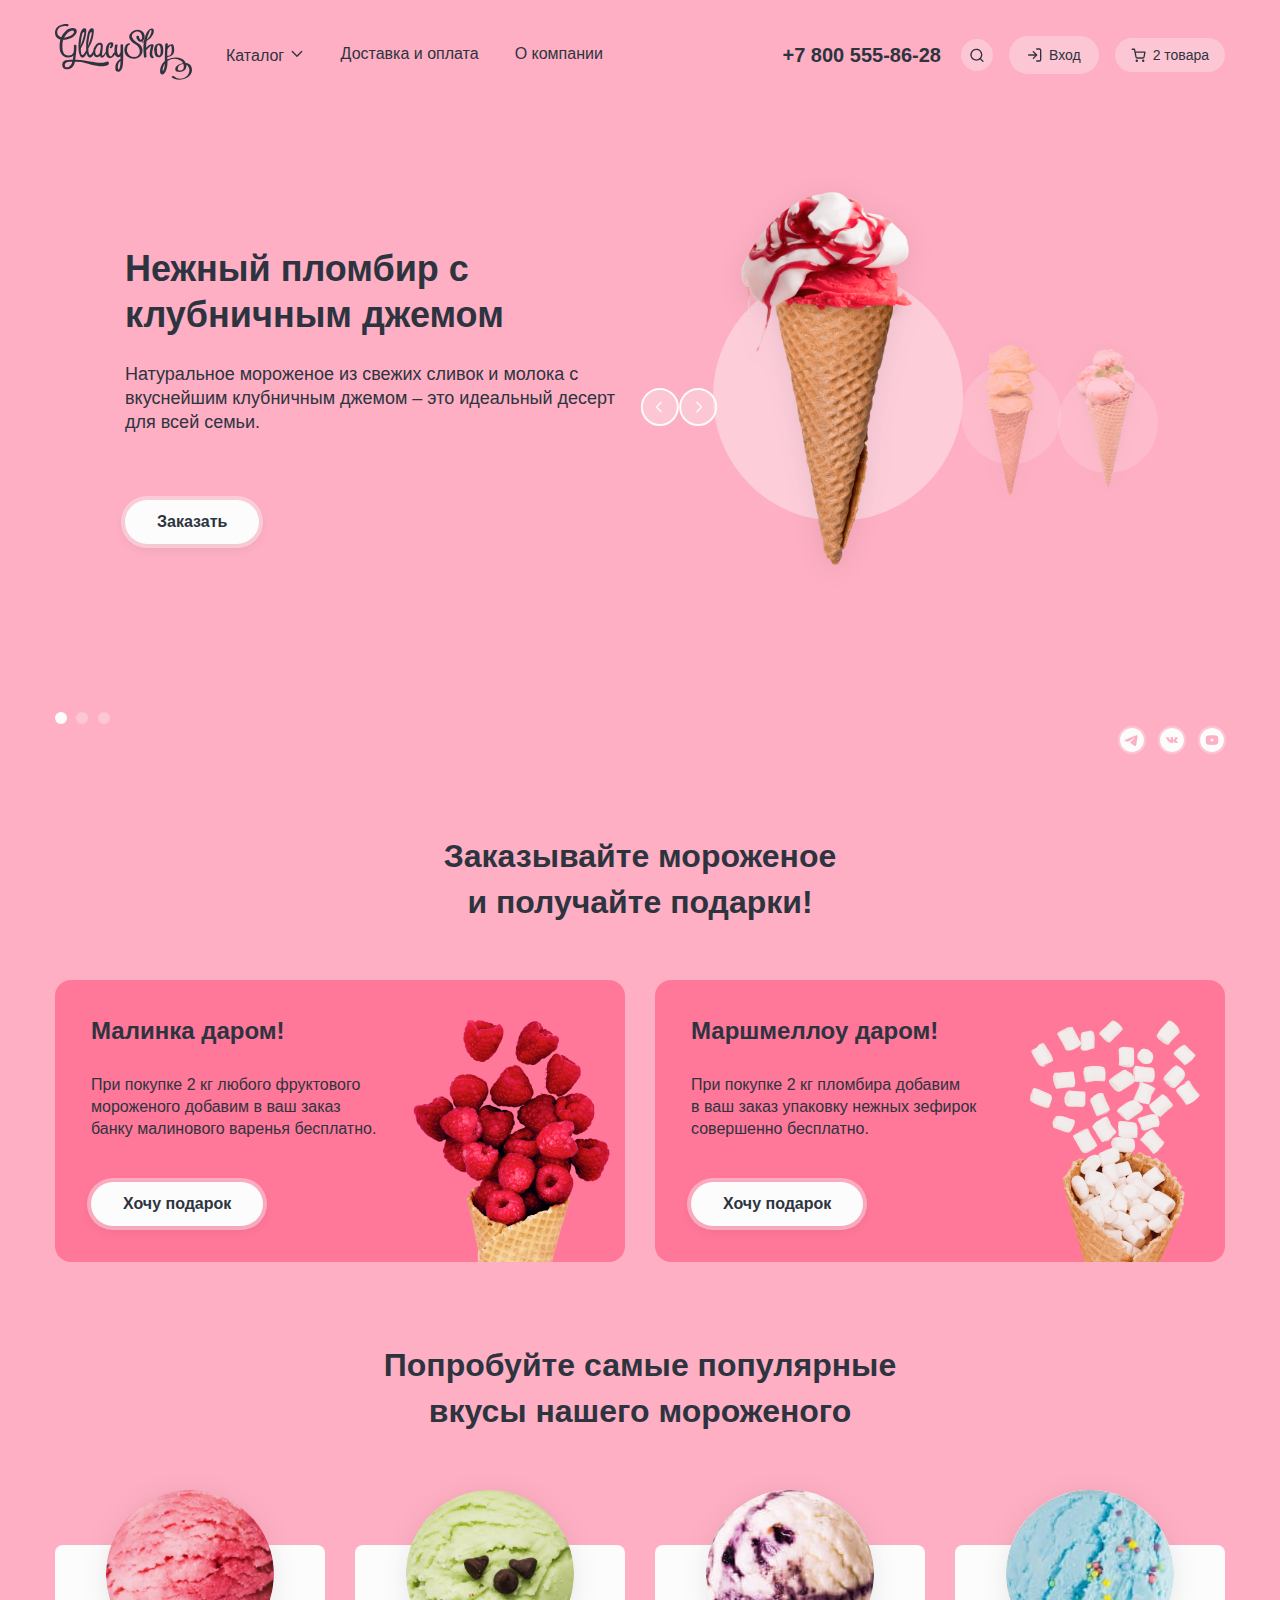
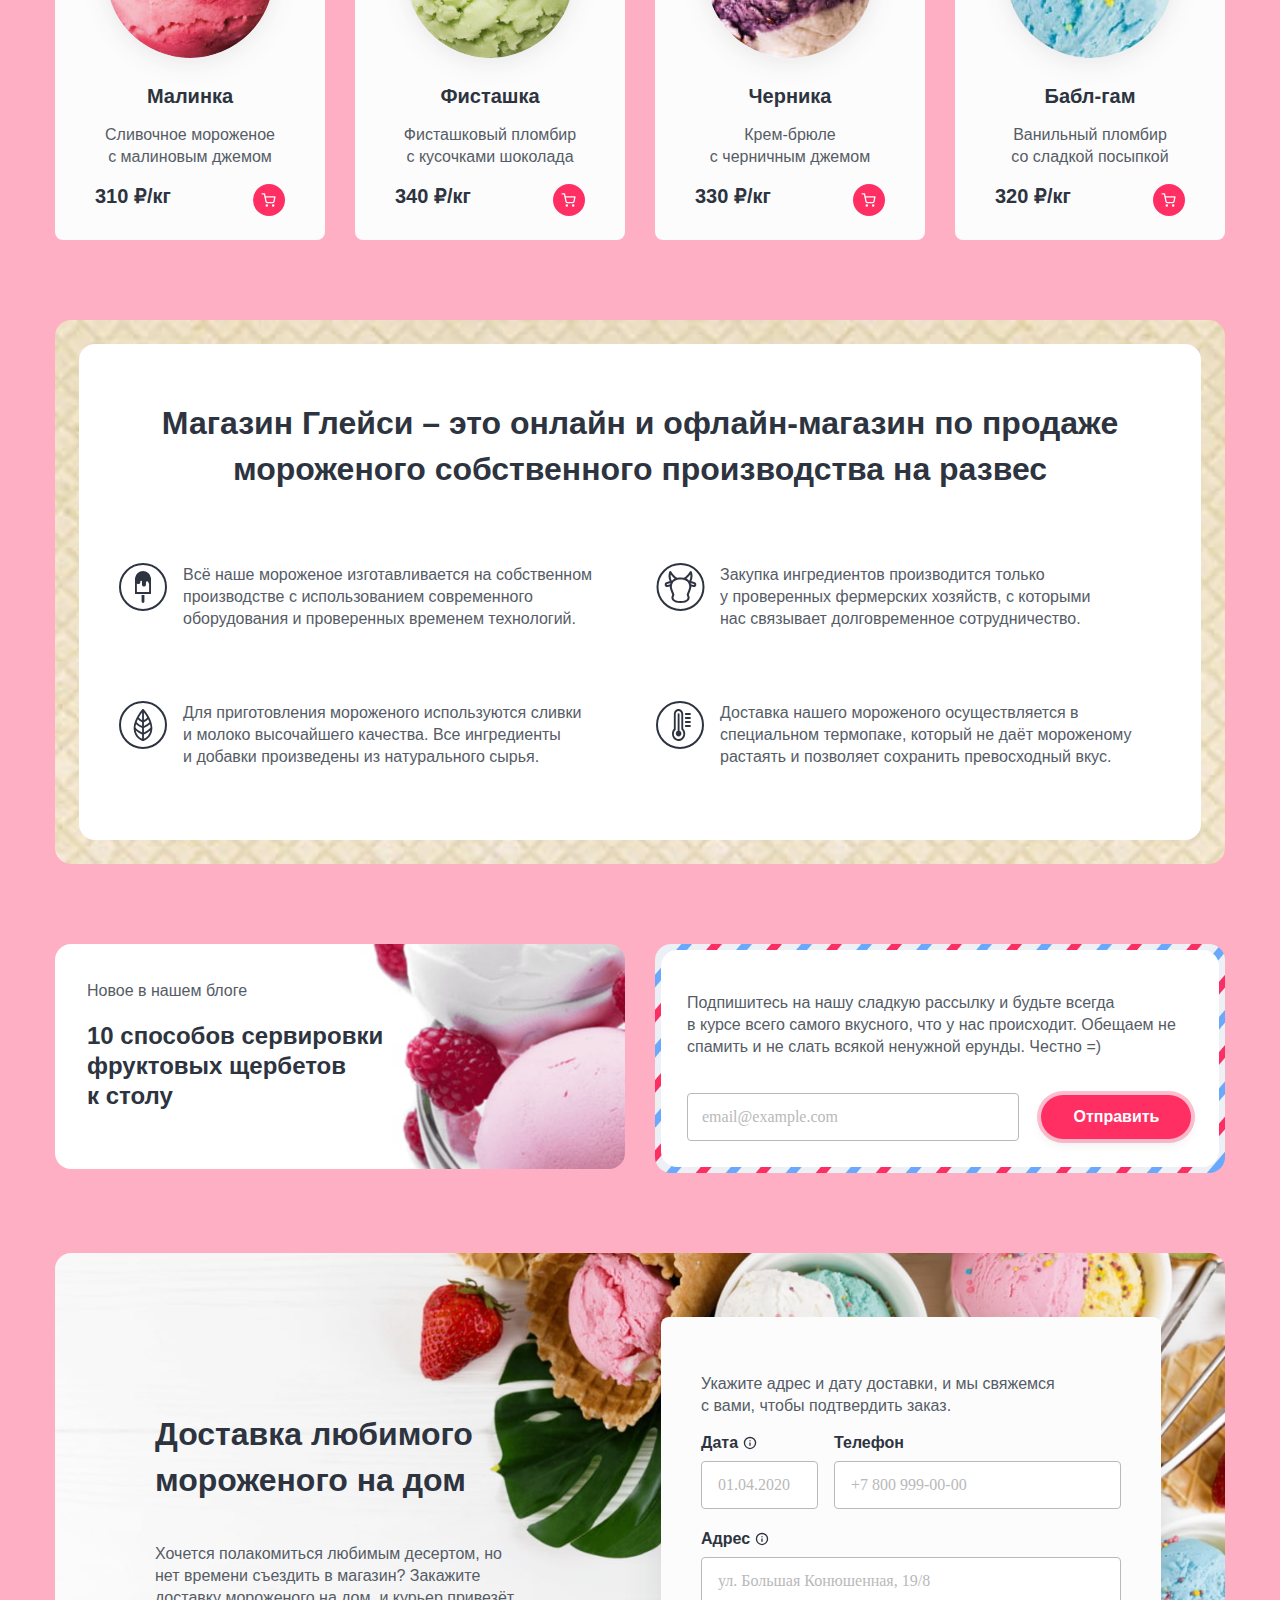
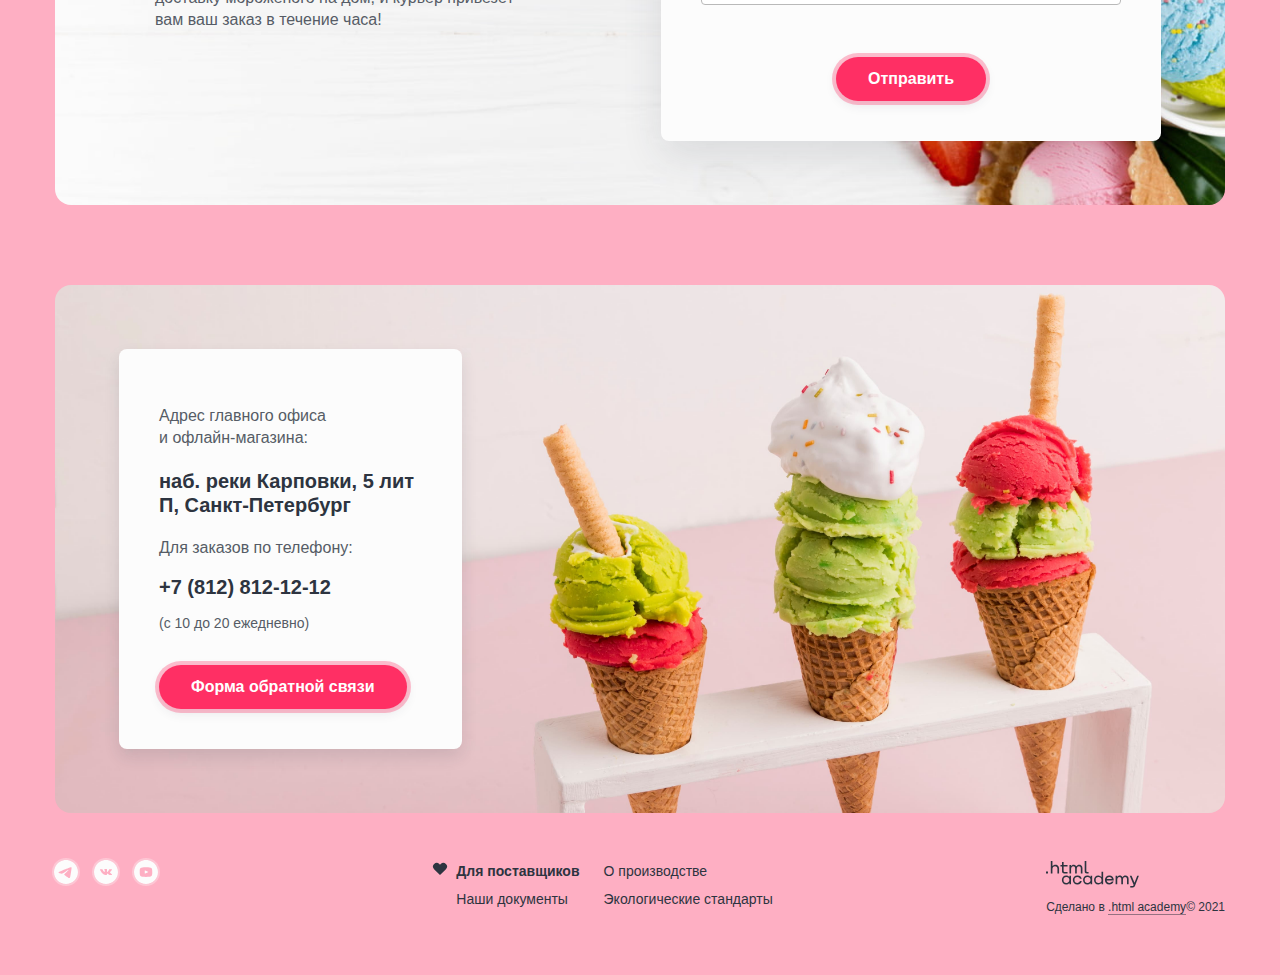
==== index.html @ df7fa011 "Вносит правки" ====
<!DOCTYPE html>
<html lang="ru">
  <head>
    <meta charset="utf-8">
    <title>HTML Academy: Глейси</title>
    <link rel="stylesheet" href="styles/styles.css">
  </head>

<!--Добавить к body классы slider-2 и slider-3 для изменения цвета фона-->

  <body class="slider-1">
    <header class="page-header">
      <nav class="navigation">
        <a class="main-logo" href="#">
          <img src="images/gllacy-logo.svg" width="137" height="56" alt="Логотип Глейси">
        </a>
        <ul class="navigation-list">
          <li class="navigation-item"> <!--Добавить к каталогу класс navigation-link-catalog для отображения выпадающего меню-->

            <a class="navigation-link navigation-link-catalog" href="catalog.html">
              Каталог
              <svg xmlns="http://www.w3.org/2000/svg" class="catalog-arrow-down" width="16" height="17" fill="none" viewBox="0 0 16 17"><path fill="#2D3440" fill-rule="evenodd" d="M3.808 7.053a.667.667 0 1 0-.943.943l4.66 4.66a.664.664 0 0 0 .955 0l4.661-4.66a.667.667 0 0 0-.942-.943l-4.196 4.195-4.195-4.195Z" clip-rule="evenodd"/></svg></a>
            <ul class="navigation-list-sub">
              <li class="navigation-item-sub">
                <a class="navigation-link-sub" href="#" >Новинки</a>
              </li>
              <li class="navigation-item-sub">
                <a class="navigation-link-sub" href="catalog.html" >Сливочное</a>
              </li>
              <li class="navigation-item-sub">
                <a class="navigation-link-sub" href="#" >Щербеты</a>
              </li>
              <li class="navigation-item-sub">
                <a class="navigation-link-sub" href="#" >Фруктовый лед</a>
              </li>
              <li class="navigation-item-sub">
                <a class="navigation-link-sub" href="#" >Мелорин</a>
              </li>
            </ul>
          </li>
          <li class="navigation-item">
            <a class="navigation-link" href="delivery-and-payment.html" >Доставка и оплата</a>
          </li>
          <li class="navigation-item">
            <a class="navigation-link" href="about.html" >О компании</a>
          </li>
        </ul>
        <address class="contacts-address">
          <a class="contacts-phone" href="tel:+78005558628">+7 800 555-86-28</a>
        </address>
        <ul class="navigation-list navigation-list-icon">
          <li class="navigation-item-icon">
            <a class="navigation-link-icon navigation-link-search icon-red" href="#">
              <span class="visually-hidden">
                Поиск
              </span>
              <svg xmlns="http://www.w3.org/2000/svg" class="navigation-icon" width="16" height="17" fill="none" viewBox="0 0 16 17"><path fill="#2D3440" fill-rule="evenodd" d="M2.663 8.188a4.667 4.667 0 1 1 8.028 3.237.67.67 0 0 0-.123.124 4.667 4.667 0 0 1-7.904-3.361Zm8.412 4.688a6 6 0 1 1 .943-.943l2.45 2.45a.667.667 0 1 1-.943.943l-2.45-2.45Z" clip-rule="evenodd"/></svg>
            </a>
            <div class="popover-search">
              <div class="popover-search-content">
                <form action="" method="get">
                  <input class="popover-search-field" name="search-popover" placeholder="Поиск по сайту" type="search">
                </form>
              </div>
            </div>
          </li>
          <li class="navigation-item-icon">
            <a class="navigation-link-icon navigation-link-login" href="#">
              <svg xmlns="http://www.w3.org/2000/svg" class="navigation-icon" width="16" height="17" fill="none" viewBox="0 0 16 17"><path fill="#2D3440" fill-rule="evenodd" d="M9 2.525c0-.369.298-.667.667-.667h2.666a2 2 0 0 1 2 2v9.333a2 2 0 0 1-2 2H9.667a.667.667 0 0 1 0-1.333h2.666A.667.667 0 0 0 13 13.19V3.858a.666.666 0 0 0-.667-.667H9.667A.667.667 0 0 1 9 2.525ZM5.862 4.72c.26-.26.682-.26.943 0l3.329 3.329a.69.69 0 0 1 .129.177.664.664 0 0 1-.13.774l-3.328 3.33a.667.667 0 1 1-.943-.944l2.195-2.195h-6.39a.667.667 0 1 1 0-1.333h6.39L5.862 5.663a.667.667 0 0 1 0-.943Z" clip-rule="evenodd"/></svg>
              Вход</a>
              <div class="popover-login">
                <div class="popover-login-content">
                  <h2 class="popover-login-title">Личный кабинет</h2>
                  <form class="login-form" action="https://echo.htmlacademy.ru/" method="post">
                    <p class="field-group">
                      <label for="login-email" class="visually-hidden">Email</label>
                <input class="login-form-field login-form-field-email" placeholder="email@example.com" type="email" name="login-email" id="login-email" required>
                    </p>
                    <p class="field-group">
                      <label class="visually-hidden" for="login-password">Пароль</label>
                      <input class="login-form-field"  placeholder="Введите пароль" type="password" id="login-password" name="login-password" required>
                    </p>
                  </form>
                  <div class="login-footer">
                      <button class="button login-button button-red" type="submit">Войти</button>
                    <ul class="popover-login-link">
                      <li class="login-link"><a href="#">Забыли пароль?</a></li>
                      <li class="login-link"><a href="#">Регистрация</a></li>
                    </ul>
                  </div>
                </div>
              </div>
          </li>
          <li class="navigation-item-icon">

            <!--Добавить navigation-link-basket-none для отображения поповера с отсутствием товаров-->

            <a class="navigation-link-icon navigation-link-basket" href="#">
              <span class="visually-hidden">Корзина</span>
              <svg xmlns="http://www.w3.org/2000/svg" class="navigation-icon" width="16" height="17" fill="none" viewBox="0 0 16 17"><path fill="#2D3440" fill-rule="evenodd" d="M1.167 2.108a.667.667 0 0 0 0 1.333h1.77l.468 2.336a.664.664 0 0 0 .011.053l.967 4.833a1.826 1.826 0 0 0 1.819 1.47h5.62a1.826 1.826 0 0 0 1.819-1.47l.001-.005.927-4.861a.667.667 0 0 0-.655-.792H4.611l-.473-2.361a.667.667 0 0 0-.654-.536H1.167Zm4.524 8.294-.813-4.064h8.23l-.775 4.067a.493.493 0 0 1-.492.395H6.183a.492.492 0 0 1-.492-.397Zm-1.134 3.961a1.246 1.246 0 1 1 2.492 0 1.246 1.246 0 0 1-2.492 0Zm6.374 0a1.246 1.246 0 1 1 2.491 0 1.246 1.246 0 0 1-2.491 0Z" clip-rule="evenodd"/></svg>
              <div class="goods">2 товара</div>
            </a>
            <div class="popover-cart-none">
              <div class="popover-cart-none-content">
                <h2 class="popover-cart-none-title">Ваша корзина пока пуста</h2>
              </div>
            </div>
            <div class="popover popover-cart">
              <div class="popover-content">
                <h2 class="popover-title">Корзина</h2>
                <ul class="cart-items-list">
                  <li class="cart-item">
                    <a class="popover-cart-link" href="#">
                      <img class="popover-cart-image" src="images/catalog/catalog-1.jpg" width="46" height="46" alt="Малинка">
                    </a>
                      <div class="cart-titles">
                        <a class="popover-cart-link" href="#">
                          <h3 class="popover-cart-title">Малинка</h3>
                          <span class="popover-cart-subtitle">1 кг х 310 ₽</span>
                        </a>
                      </div>
                    <b class="popover-cart-price">310 ₽</b>
                    <button class="cart-item-button" type="button">
                      <svg xmlns="http://www.w3.org/2000/svg" class="popover-delete" width="16" height="16" fill="none" viewBox="0 0 16 16"><path fill="#2D3440" fill-rule="evenodd" d="M12.803 4.138a.667.667 0 1 0-.943-.943L8 7.056l-3.862-3.86a.667.667 0 1 0-.943.942L7.056 8l-3.86 3.861a.667.667 0 1 0 .942.943L8 8.942l3.861 3.861a.667.667 0 1 0 .943-.943L8.942 8l3.861-3.862Z" clip-rule="evenodd"/></svg>
                      <span class="visually-hidden">Удалить</span>
                    </button>
                  </li>
                  <li class="cart-item">
                    <a class="popover-cart-link" href="#">
                      <img class="popover-cart-image" src="images/catalog/catalog-4.jpg" width="46" height="46" alt="Бабл-гам">
                    </a>
                    <div class="cart-titles">
                      <a class="popover-cart-link" href="#">
                        <h3 class="popover-cart-title">Бабл-гам</h3>
                        <span class="popover-cart-subtitle">1,5 кг х 320 ₽</span>
                      </a>
                    </div>
                    <b class="popover-cart-price">480 ₽</b>
                    <button class="cart-item-button" type="button">
                      <svg xmlns="http://www.w3.org/2000/svg" class="popover-delete" width="16" height="16" fill="none" viewBox="0 0 16 16"><path fill="#2D3440" fill-rule="evenodd" d="M12.803 4.138a.667.667 0 1 0-.943-.943L8 7.056l-3.862-3.86a.667.667 0 1 0-.943.942L7.056 8l-3.86 3.861a.667.667 0 1 0 .942.943L8 8.942l3.861 3.861a.667.667 0 1 0 .943-.943L8.942 8l3.861-3.862Z" clip-rule="evenodd"/></svg>
                      <span class="visually-hidden">Удалить</span>
                    </button>
                  </li>
                </ul>
                <a class="popover-button button button-red" href="#">Оформить заказ</a>
                <span class="popover-total">Итого: 790 ₽</span>
              </div>
            </div>
          </li>
        </ul>
      </nav>
    </header>
    <main class="main-index main-container">
      <div class="page-container">
        <section class="hero">
          <h1 class="visually-hidden">Магазин Глейси</h1>
        </section>
        <section class="best-products slider">
          <div class="slider__items">
            <div class="slider__description">
              <div class="slider__item active">
                <h3 class="best-product-card best-product-card-title page-title">Нежный пломбир с клубничным джемом</h3>
                <p class="best-product-description">Натуральное мороженое из свежих сливок
                  и молока с вкуснейшим клубничным джемом – это идеальный десерт для всей семьи.</p>
              </div>
              <div class="slider__item">
                <h3 class="best-product-card best-product-card-title page-title">Сливочное мороженое со вкусом банана</h3>
                <p class="best-product-description">Сливочное мороженое с ярким банановым вкусом подарит вам свежесть и наслаждение даже в самый жаркий летний день.</p>
              </div>
              <div class="slider__item">
                <h3 class="best-product-card best-product-card-title page-title">Карамельный пломбир с маршмеллоу</h3>
                <p class="best-product-description">Необычный сладкий десерт с карамельным топпингом и кусочками зефира завоюет сердца сладкоежек всех возрастов.</p>
              </div>
              <a class="best-product-card-button button-white button-white-loading" href="#">Заказать</a>
            </div>
            <div class="slider__images">
              <div class="slider__image active">
                <img class="product-card-image product-card-image-active" src="images/ice-cream/ice-cream-1.png" width="327" height="507" alt="Пломбир с клубничным джемом">
              </div>
              <button type="button" class="pagination-right"><span class="visually-hidden">
                Вперёд</span>
                <svg xmlns="http://www.w3.org/2000/svg" width="39" height="38" fill="none" viewBox="0 0 39 38"><rect width="36" height="36" x="37.846" y="37" fill="#FCFCFC" fill-opacity=".3" rx="18" transform="rotate(180 37.846 37)"/><path fill="#FCFCFC" fill-rule="evenodd" d="M20.71 24.135a.665.665 0 0 0 .94-.94l-4.2-4.201 4.2-4.202a.665.665 0 0 0-.94-.94l-4.668 4.668-.003.003c-.26.26-.26.681 0 .94l4.671 4.672Z" clip-rule="evenodd"/><rect width="36" height="36" x="37.846" y="37" stroke="#FCFCFC" stroke-width="2" rx="18" transform="rotate(180 37.846 37)"/></svg>
              </button>
              <button type="button" class="pagination-left"><span class="visually-hidden">
                Назад</span>
                <svg xmlns="http://www.w3.org/2000/svg" width="39" height="38" fill="none" viewBox="0 0 39 38"><rect width="36" height="36" x="1.154" y="1" fill="#FCFCFC" fill-opacity=".3" rx="18"/><path fill="#FCFCFC" fill-rule="evenodd" d="M18.29 13.865a.665.665 0 0 0-.94.94l4.2 4.201-4.2 4.202a.665.665 0 0 0 .94.94l4.668-4.668.003-.003c.26-.26.26-.681 0-.94l-4.671-4.672Z" clip-rule="evenodd"/><rect width="36" height="36" x="1.154" y="1" stroke="#FCFCFC" stroke-width="2" rx="18"/></svg>
              </button>
              <div class="slider__image">
                <img class="product-card-image" src="images/ice-cream/ice-cream-2.png" width="312" height="507" alt="Сливочное мороженое со вкусом банана">
              </div>
              <div class="slider__image">
                <img class="product-card-image" src="images/ice-cream/ice-cream-3.png" width="350" height="507" alt="Карамельный пломбир с маршмеллоу">
              </div>
            </div>
          </div>
          <div class="slider__nav">
            <button aria-label="1" class="slider__button active" type="button"></button>
            <button aria-label="2" class="slider__button" type="button"></button>
            <button aria-label="3" class="slider__button" type="button"></button>
          </div>
          <footer class="best-product-footer">
            <section class="best-product-social">
              <ul class="best-product-social-list">
                <li class="best-product-social-item">
                  <a class="best-product-social-link social-tg" href="https://t.me/htmlacademy">
                    <svg xmlns="http://www.w3.org/2000/svg" class="social-icon-top" width="28" height="28" fill="none" viewBox="0 0 28 28"><path fill="#FCFCFC" fill-rule="evenodd" d="M26 14c0 6.627-5.373 12-12 12S2 20.627 2 14 7.373 2 14 2s12 5.373 12 12Zm-11.57-3.141c-1.167.485-3.5 1.49-6.998 3.014-.568.226-.866.447-.893.663-.046.366.412.51 1.034.705.085.027.173.054.263.084.613.199 1.437.432 1.865.441.389.008.823-.152 1.302-.48 3.268-2.207 4.955-3.322 5.061-3.346.075-.017.179-.039.249.024.07.062.063.18.056.212-.046.193-1.84 1.862-2.77 2.726-.29.269-.495.46-.537.504-.094.097-.19.19-.282.279-.57.548-.996.96.024 1.632.49.323.882.59 1.273.856.427.291.853.581 1.405.943.14.092.274.187.405.28.497.355.944.673 1.496.623.32-.03.652-.331.82-1.23.397-2.126 1.179-6.73 1.36-8.628a2.112 2.112 0 0 0-.02-.472.506.506 0 0 0-.172-.325c-.143-.117-.365-.142-.465-.14-.451.008-1.143.249-4.476 1.635Z" clip-rule="evenodd"/><rect width="26" height="26" x="1" y="1" stroke="#FCFCFC" stroke-opacity=".3" stroke-width="2" rx="13"/></svg>
                    <span class="visually-hidden">Телеграм</span>
                  </a>
                </li>
                <li class="best-product-social-item">
                  <a class="best-product-social-link social-vk" href="https://vk.com/htmlacademy">
                    <svg xmlns="http://www.w3.org/2000/svg" class="social-icon-top" width="28" height="28" fill="none" viewBox="0 0 28 28"><path fill="#FCFCFC" fill-rule="evenodd" d="M26 14c0 6.627-5.373 12-12 12S2 20.627 2 14 7.373 2 14 2s12 5.373 12 12Zm-11.412 2.975h-.717s-1.582.083-2.976-1.188c-1.52-1.388-2.863-4.14-2.863-4.14s-.077-.18.007-.268c.095-.098.352-.104.352-.104l1.715-.01s.161.024.277.098a.476.476 0 0 1 .149.176s.277.615.644 1.17c.716 1.085 1.05 1.322 1.293 1.206.354-.17.248-1.533.248-1.533s.007-.495-.178-.716c-.143-.17-.414-.22-.533-.235-.096-.011.062-.207.267-.295.309-.133.854-.14 1.498-.135.501.005.645.032.842.074.455.096.44.405.41 1.07-.01.2-.02.43-.02.697 0 .06-.002.124-.004.19-.01.34-.023.73.233.876.132.074.453.011 1.256-1.185.381-.566.667-1.233.667-1.233s.062-.119.16-.17c.098-.052.232-.036.232-.036l1.805-.01s.542-.056.63.158c.091.226-.203.751-.94 1.612-.696.813-1.036 1.115-1.01 1.38.02.196.242.372.67.72.888.722 1.124 1.101 1.18 1.192a.447.447 0 0 0 .011.016c.398.578-.44.623-.44.623l-1.603.02s-.345.06-.798-.214c-.237-.142-.469-.375-.69-.597-.337-.339-.649-.652-.915-.578-.447.124-.433.967-.433.967s.004.18-.098.276c-.11.105-.328.126-.328.126Z" clip-rule="evenodd"/><rect width="26" height="26" x="1" y="1" stroke="#FCFCFC" stroke-opacity=".3" stroke-width="2" rx="13"/></svg>
                    <span class="visually-hidden">Вконтакте</span>
                  </a>
                </li>
                <li class="best-product-social-item">
                  <a class="best-product-social-link social-yt" href="https://www.youtube.com/user/htmlacademyru">
                    <svg xmlns="http://www.w3.org/2000/svg" class="social-icon-top" width="28" height="28" fill="none" viewBox="0 0 28 28"><path fill="#FCFCFC" d="m16.004 13.791-2.808-1.31c-.245-.114-.446.014-.446.285v2.468c0 .271.201.399.446.285l2.807-1.31c.246-.115.246-.303 0-.418ZM14 2C7.372 2 2 7.372 2 14s5.372 12 12 12 12-5.372 12-12S20.628 2 14 2Zm0 16.875c-6.143 0-6.25-.554-6.25-4.875S7.857 9.125 14 9.125c6.142 0 6.25.554 6.25 4.875s-.108 4.875-6.25 4.875Z"/><rect width="26" height="26" x="1" y="1" stroke="#FCFCFC" stroke-opacity=".3" stroke-width="2" rx="13"/></svg>
                    <span class="visually-hidden">Ютуб</span>
                  </a>
                </li>
              </ul>
            </section>
          </footer>
        </section>
        <section class="promotion">
          <h2 class="page-title promotion-main-title title-center">Заказывайте мороженое <br> и получайте подарки!</h2>
          <ul class="promotion-list">
            <li class="promotion-item promotion-item-raspberry">
              <h3 class="promotion-title title">Малинка даром!</h3>
              <p>При покупке 2 кг любого фруктового мороженого добавим в ваш заказ <br> банку малинового варенья бесплатно.</p>
              <a class="promotion-button button-white button-white-loading" href="#">Хочу подарок</a>
            </li>
            <li class="promotion-item promotion-item-marshmallow">
              <h3 class="promotion-title title">Маршмеллоу даром!</h3>
              <p>При покупке 2 кг пломбира добавим <br> в ваш заказ упаковку нежных зефирок совершенно бесплатно.</p>
              <a class="promotion-button button-white button-white-loading" href="#">Хочу подарок</a>
            </li>
          </ul>
        </section>
        <section class="product">
          <h2 class="page-title popular-product-title title-center">Попробуйте самые популярные <br> вкусы нашего мороженого</h2>
          <ul class="product-list">
            <li class="product-item product-card">
              <a class="product-card-link" href="#">
                <img class="product-card-image" src="images/catalog/catalog-1.jpg" width="168" height="168" alt="Малинка">
                <h3 class="product-card-title">Малинка</h3>
                <p class="description">Сливочное мороженое <br> с малиновым джемом</p>
              </a>
              <div class="price-and-basket">
                <b class="product-card-price">310 ₽/кг</b>
                <button class="product-card-button button-basket" type="button">
                  <svg xmlns="http://www.w3.org/2000/svg" class="product-card-icon" width="16" height="16" fill="none" viewBox="0 0 16 16"><path fill="#FCFCFC" fill-rule="evenodd" d="M1.167 1.25a.667.667 0 0 0 0 1.333h1.77l.468 2.336a.664.664 0 0 0 .011.053l.967 4.833a1.825 1.825 0 0 0 1.819 1.47h5.62a1.826 1.826 0 0 0 1.819-1.47l.001-.005.927-4.861a.667.667 0 0 0-.655-.792H4.611l-.473-2.361a.667.667 0 0 0-.654-.536H1.167ZM5.69 9.544 4.878 5.48h8.23l-.775 4.067a.492.492 0 0 1-.492.395H6.183a.492.492 0 0 1-.492-.397Zm-1.134 3.961a1.246 1.246 0 1 1 2.492 0 1.246 1.246 0 0 1-2.492 0Zm6.374 0a1.246 1.246 0 1 1 2.491 0 1.246 1.246 0 0 1-2.491 0Z" clip-rule="evenodd"/></svg>
                  <span class="visually-hidden">В корзину</span>
                </button>
              </div>
            </li>
            <li class="product-item product-card">
              <a class="product-card-link" href="#">
                <img class="product-card-image" src="images/catalog/catalog-2.jpg" width="168" height="168" alt="Фисташка">
                <h3 class="product-card-title">Фисташка</h3>
                <p class="description">Фисташковый пломбир <br> с кусочками шоколада</p>
              </a>
              <div class="price-and-basket">
                <b class="product-card-price">340 ₽/кг</b>
                <button class="product-card-button button-basket" type="button">
                  <svg xmlns="http://www.w3.org/2000/svg" class="product-card-icon" width="16" height="16" fill="none" viewBox="0 0 16 16"><path fill="#FCFCFC" fill-rule="evenodd" d="M1.167 1.25a.667.667 0 0 0 0 1.333h1.77l.468 2.336a.664.664 0 0 0 .011.053l.967 4.833a1.825 1.825 0 0 0 1.819 1.47h5.62a1.826 1.826 0 0 0 1.819-1.47l.001-.005.927-4.861a.667.667 0 0 0-.655-.792H4.611l-.473-2.361a.667.667 0 0 0-.654-.536H1.167ZM5.69 9.544 4.878 5.48h8.23l-.775 4.067a.492.492 0 0 1-.492.395H6.183a.492.492 0 0 1-.492-.397Zm-1.134 3.961a1.246 1.246 0 1 1 2.492 0 1.246 1.246 0 0 1-2.492 0Zm6.374 0a1.246 1.246 0 1 1 2.491 0 1.246 1.246 0 0 1-2.491 0Z" clip-rule="evenodd"/></svg>
                  <span class="visually-hidden">В корзину</span>
                </button>
              </div>
            </li>
            <li class="product-item product-card">
              <a class="product-card-link" href="#">
                <img class="product-card-image" src="images/catalog/catalog-3.jpg" width="168" height="168" alt="Черника">
                <h3 class="product-card-title">Черника</h3>
                <p class="description">Крем-брюле <br> с черничным джемом</p>
              </a>
              <div class="price-and-basket">
                <b class="product-card-price">330 ₽/кг</b>
                <button class="product-card-button button-basket" type="button">
                  <svg xmlns="http://www.w3.org/2000/svg" class="product-card-icon" width="16" height="16" fill="none" viewBox="0 0 16 16"><path fill="#FCFCFC" fill-rule="evenodd" d="M1.167 1.25a.667.667 0 0 0 0 1.333h1.77l.468 2.336a.664.664 0 0 0 .011.053l.967 4.833a1.825 1.825 0 0 0 1.819 1.47h5.62a1.826 1.826 0 0 0 1.819-1.47l.001-.005.927-4.861a.667.667 0 0 0-.655-.792H4.611l-.473-2.361a.667.667 0 0 0-.654-.536H1.167ZM5.69 9.544 4.878 5.48h8.23l-.775 4.067a.492.492 0 0 1-.492.395H6.183a.492.492 0 0 1-.492-.397Zm-1.134 3.961a1.246 1.246 0 1 1 2.492 0 1.246 1.246 0 0 1-2.492 0Zm6.374 0a1.246 1.246 0 1 1 2.491 0 1.246 1.246 0 0 1-2.491 0Z" clip-rule="evenodd"/></svg>
                  <span class="visually-hidden">В корзину</span>
                </button>
              </div>
            </li>
            <li class="product-item product-card">
              <a class="product-card-link" href="#">
                <img class="product-card-image" src="images/catalog/catalog-4.jpg" width="168" height="168" alt="Бабл-гам">
                <h3 class="product-card-title">Бабл-гам</h3>
                <p class="description">Ванильный пломбир <br> со сладкой посыпкой</p>
              </a>
              <div class="price-and-basket">
                <b class="product-card-price">320 ₽/кг</b>
                <button class="product-card-button button-basket" type="button">
                  <svg xmlns="http://www.w3.org/2000/svg" class="product-card-icon" width="16" height="16" fill="none" viewBox="0 0 16 16"><path fill="#FCFCFC" fill-rule="evenodd" d="M1.167 1.25a.667.667 0 0 0 0 1.333h1.77l.468 2.336a.664.664 0 0 0 .011.053l.967 4.833a1.825 1.825 0 0 0 1.819 1.47h5.62a1.826 1.826 0 0 0 1.819-1.47l.001-.005.927-4.861a.667.667 0 0 0-.655-.792H4.611l-.473-2.361a.667.667 0 0 0-.654-.536H1.167ZM5.69 9.544 4.878 5.48h8.23l-.775 4.067a.492.492 0 0 1-.492.395H6.183a.492.492 0 0 1-.492-.397Zm-1.134 3.961a1.246 1.246 0 1 1 2.492 0 1.246 1.246 0 0 1-2.492 0Zm6.374 0a1.246 1.246 0 1 1 2.491 0 1.246 1.246 0 0 1-2.491 0Z" clip-rule="evenodd"/></svg>
                  <span class="visually-hidden">В корзину</span>
                </button>
              </div>
            </li>
          </ul>
        </section>
        <section class="about">
          <div class="about-wrapper">
            <h2 class="visually-hidden">О магазине Глейси</h2>
            <h3 class="about-title page-title title-center">Магазин Глейси – это онлайн и офлайн-магазин по продаже мороженого собственного производства на развес</h3>
            <ul class="about-list">
              <li class="about-item">
                <svg xmlns="http://www.w3.org/2000/svg" class="about-icon" width="48" height="48" fill="none" viewBox="0 0 48 48"><circle cx="24" cy="24" r="23" stroke="#2D3440" stroke-width="2"/><path fill="#2D3440" d="M24 8a8.01 8.01 0 0 0-7.944 7.059H16v15.887h16V15.059h-.056A8.01 8.01 0 0 0 24 8Zm6.118 21.064H17.882v-8.678a1.685 1.685 0 0 0 1.45.602c1.214 0 2.005-.677 2.005-1.534v-.819a.808.808 0 0 1 1.407-.628.81.81 0 0 1 .202.628v3.097a1.76 1.76 0 0 0 1.995 1.722 1.75 1.75 0 0 0 1.995-1.647v-2.08a1.269 1.269 0 0 1 1.778-1.272 1.268 1.268 0 0 1 .754 1.272.387.387 0 0 0 0 .085 1.064 1.064 0 0 0 .63.837v8.471l.02-.056ZM22.588 38.588a1.412 1.412 0 0 0 2.824 0v-6.7h-2.824v6.7Z"/></svg>
                <p class="description">Всё наше мороженое изготавливается на собственном производстве с использованием современного оборудования и проверенных временем технологий.</p>
              </li>
              <li class="about-item">
                <svg xmlns="http://www.w3.org/2000/svg" class="about-icon" width="49" height="48" fill="none" viewBox="0 0 49 48"><circle cx="24.5" cy="24" r="23" stroke="#2D3440" stroke-width="2"/><g clip-path="url(#a)"><path fill="#2D3440" d="M35.249 18.287a12.053 12.053 0 0 0 .458-9.553 1.007 1.007 0 0 0-.337-.479 1.07 1.07 0 0 0-1.14-.109c-.18.093-.33.234-.427.407-1.322 2.285-4.163 5.969-6.244 6.14h-.093a17.336 17.336 0 0 0-2.904-.302c-.978.019-1.953.12-2.913.302h-.073c-2.081-.161-4.963-3.845-6.295-6.13a1.021 1.021 0 0 0-.425-.434 1.07 1.07 0 0 0-1.175.104c-.161.13-.279.305-.336.5a11.996 11.996 0 0 0 .406 9.544c-1.81.221-4.11.785-4.943 2.204a2.15 2.15 0 0 0 0 2.215c.239.411.593.748 1.023.97.43.224.916.323 1.402.288a7.575 7.575 0 0 0 2.518-.483 8.446 8.446 0 0 0 .135 1.62 34.441 34.441 0 0 0 1.821 5.235c.198.473.416 1.007.53 1.329-.34.808-.609 1.643-.8 2.496-.05.603.028 1.21.229 1.782.2.573.518 1.1.936 1.55C18.111 39.154 20.764 40 24.532 40c3.766 0 6.43-.846 7.928-2.517.42-.448.74-.975.94-1.549.2-.573.278-1.18.226-1.783a14.586 14.586 0 0 0-.791-2.496c.114-.322.333-.846.52-1.329a32.616 32.616 0 0 0 1.821-5.234 7.79 7.79 0 0 0 .146-1.621c.777.294 1.6.457 2.435.483.487.035.975-.065 1.406-.288.43-.222.788-.559 1.029-.97a2.15 2.15 0 0 0 0-2.215c-.822-1.369-3.122-1.973-4.943-2.194Zm-.989-6.684a9.263 9.263 0 0 1-1.04 6.15c-.26-.306-.539-.599-.832-.875a7.487 7.487 0 0 0-1.988-1.269 17.355 17.355 0 0 0 3.86-4.006Zm-19.468 0a16.957 16.957 0 0 0 3.85 4.026 6.815 6.815 0 0 0-1.967 1.269c-.298.276-.58.568-.843.875a9.283 9.283 0 0 1-1.04-6.17Zm-4.1 10.127c-.094-.162-.063-.212 0-.252.24-.393 1.446-1.007 3.756-1.238-.114.292-.218.584-.312.886-1.353.674-3.163 1.097-3.444.604Zm22.434 3.02c-.436 1.652-.999 3.27-1.685 4.841a19.56 19.56 0 0 0-.718 1.883l-.063.312.115.282c.329.767.597 1.558.8 2.365.012.318-.042.634-.158.931-.116.298-.292.57-.518.8-.749.836-2.455 1.823-6.357 1.823s-5.609-1.007-6.358-1.822a2.421 2.421 0 0 1-.677-1.732c.209-.807.48-1.598.812-2.365l.114-.282-.072-.312a15.966 15.966 0 0 0-.708-1.893 32.414 32.414 0 0 1-1.706-4.872 7.002 7.002 0 0 1 .283-3.465 7.201 7.201 0 0 1 1.923-2.937c1.57-1.53 5.13-1.872 6.368-1.883 1.238-.01 4.724.343 6.389 1.903a7.116 7.116 0 0 1 1.935 2.922 6.917 6.917 0 0 1 .281 3.46v.04Zm5.203-3.02c-.27.483-2.081.07-3.371-.595a10.09 10.09 0 0 0-.302-.895c2.29.231 3.486.845 3.715 1.238.052.04.072.09-.021.252h-.02Z"/></g><defs><clipPath id="a"><path fill="#fff" d="M8.5 8h32v32h-32z"/></clipPath></defs></svg>
                <p class="description">Закупка ингредиентов производится только<br>
                  у проверенных фермерских хозяйств, с которыми<br>
                  нас связывает долговременное сотрудничество.</p>
              </li>
              <li class="about-item">
                <svg xmlns="http://www.w3.org/2000/svg" class="about-icon" width="48" height="48" fill="none" viewBox="0 0 48 48"><circle cx="24" cy="24" r="23" stroke="#2D3440" stroke-width="2"/><path fill="#2D3440" d="M33.324 26.485C32.918 17.41 25.01 8.621 24.657 8.24h-.045l-.109-.124-.117-.077h-.506L23.708 8h-.045l-.163.115-.1.086h-.044c-.353.42-8.261 9.218-8.686 18.284a1.492 1.492 0 0 0 0 .2v1.042c.344 9.84 9.038 12.247 9.11 12.266h.226c.075.01.151.01.226 0 .082 0 8.767-2.474 9.101-12.266v-1.041c0-.067-.009-.134-.009-.2Zm-16.268-3.353a22.226 22.226 0 0 0 6.046 3.926v4.347c-2.214-1.156-5.621-3.21-6.624-5.015.081-1.103.266-2.194.55-3.258h.028Zm1.808-4.872a11.106 11.106 0 0 0 4.238 2.923v3.764c-2.019-.9-3.859-2.197-5.422-3.821.343-.978.739-1.935 1.184-2.866Zm11.487 2.866a17.3 17.3 0 0 1-5.423 3.821v-3.764a11.112 11.112 0 0 0 4.203-2.923 28.79 28.79 0 0 1 1.22 2.828v.038Zm-5.423-1.968v-7.643a43.22 43.22 0 0 1 3.299 4.949 8.28 8.28 0 0 1-3.317 2.656l.018.038Zm0 12.266v-4.366a22.21 22.21 0 0 0 6.074-3.907c.276 1.068.452 2.163.524 3.267-.994 1.777-4.402 3.821-6.616 4.968l.018.038ZM23.12 19.158a8.207 8.207 0 0 1-3.316-2.694 43.263 43.263 0 0 1 3.298-4.996l.018 7.69Zm-6.453 10.25a30.164 30.164 0 0 0 6.435 4.099v4.203a10.679 10.679 0 0 1-4.216-3.285 11.519 11.519 0 0 1-2.219-5.017Zm8.243 8.311v-4.222a29.675 29.675 0 0 0 6.435-4.089 11.368 11.368 0 0 1-2.2 5.036 10.53 10.53 0 0 1-4.235 3.275Z"/></svg>
                <p class="description">Для приготовления мороженого используются сливки<br> и молоко высочайшего качества. Все ингредиенты<br>
                  и добавки произведены из натурального сырья.</p>
              </li>
              <li class="about-item">
                <svg xmlns="http://www.w3.org/2000/svg" class="about-icon" width="48" height="48" fill="none" viewBox="0 0 48 48"><circle cx="24" cy="24" r="23" stroke="#2D3440" stroke-width="2"/><path fill="#2D3440" d="M27.189 13.07c0-1.345-.492-2.635-1.367-3.585C24.947 8.535 23.76 8 22.522 8c-1.237 0-2.424.534-3.3 1.485-.875.95-1.366 2.24-1.366 3.585v14.754c-1.197 1.327-1.864 3.112-1.856 4.969a7.685 7.685 0 0 0 .782 3.41 7.007 7.007 0 0 0 2.176 2.599 6.284 6.284 0 0 0 3.05 1.168 6.144 6.144 0 0 0 3.196-.543 6.705 6.705 0 0 0 2.577-2.124 7.489 7.489 0 0 0 1.341-3.198 7.781 7.781 0 0 0-.214-3.506 7.298 7.298 0 0 0-1.72-2.976V13.069Zm.167 19.723c.01.88-.188 1.747-.575 2.52a5.017 5.017 0 0 1-1.63 1.897 4.495 4.495 0 0 1-2.276.795 4.43 4.43 0 0 1-2.343-.51 4.88 4.88 0 0 1-1.819-1.685 5.44 5.44 0 0 1-.832-2.433 5.563 5.563 0 0 1 .363-2.566 5.125 5.125 0 0 1 1.467-2.05V13.07c0-.81.296-1.587.824-2.16a2.703 2.703 0 0 1 1.987-.894c.746 0 1.46.321 1.988.894.527.573.823 1.35.823 2.16v15.5a5.024 5.024 0 0 1 1.49 1.841 5.49 5.49 0 0 1 .533 2.382Z"/><path fill="#2D3440" d="M23.534 29.638V13.14c0-.267-.098-.524-.272-.713a.892.892 0 0 0-.656-.295.892.892 0 0 0-.656.295 1.053 1.053 0 0 0-.272.713v16.498a2.85 2.85 0 0 0-1.473 1.321A3.246 3.246 0 0 0 19.863 33c.11.703.447 1.341.949 1.8.502.46 1.137.713 1.794.713.656 0 1.292-.252 1.794-.712.502-.46.838-1.098.949-1.8a3.246 3.246 0 0 0-.343-2.042 2.85 2.85 0 0 0-1.473-1.32ZM34.667 11.94H29.1v2.016h5.567v-2.015ZM34.667 15.972H29.1v2.016h5.567v-2.016ZM34.667 20.003H29.1v2.016h5.567v-2.016ZM34.667 24.035H29.1v2.015h5.567v-2.015Z"/></svg>
                <p class="description">Доставка нашего мороженого осуществляется в специальном термопаке, который не даёт мороженому растаять и позволяет сохранить превосходный вкус.</p>
              </li>
            </ul>
          </div>
        </section>
        <div class="blog-and-newsletter">
          <article class="new-in-blog">
            <a class="new-article" href="">
              <p class="description new-in-blog-description">Новое в нашем блоге</p>
              <h2 class="page-title new-in-blog-title">10 способов сервировки фруктовых щербетов <br>
              к столу</h2>
            </a>
          </article>
          <section class="newsletter">
            <div class="newsletter-wrapper">
              <h2 class="visually-hidden">Подписка на рассылку</h2>
              <p class="description">Подпишитесь на нашу сладкую рассылку и будьте всегда <br>
                в курсе всего самого вкусного, что у нас происходит. Обещаем не спамить и не слать всякой ненужной ерунды. Честно =)</p>
              <form action="https://echo.htmlacademy.ru/" method="post">

                <!--Класс error добавляется для input при ошибке-->

                <label for="newsletter-email" class="visually-hidden">Email</label>
                <input class="field newsletter-form"  placeholder="email@example.com" type="email" name="newsletter-email" id="newsletter-email" required>

                <button class="button newsletter-button button-red" type="submit">Отправить</button>

              </form>
            </div>
          </section>
        </div>
        <section class="delivery">
          <div class="delivery-about">
            <h2 class="page-title delivery-title">Доставка любимого мороженого на дом</h2>
            <p class="description">Хочется полакомиться любимым десертом, но нет времени съездить в магазин? Закажите доставку мороженого на дом, и курьер привезёт вам ваш заказ в течение часа!</p>
          </div>
          <div class="delivery-data">
            <div class="delivery-data-wrapper">
              <h2 class="visually-hidden">Форма доставки</h2>
              <p class="description">Укажите адрес и дату доставки, и мы свяжемся <br> с вами, чтобы подтвердить заказ.</p>
              <form class="delivery-form" action="https://echo.htmlacademy.ru/" method="post">
                <div class="delivery-item">
                  <span class="form-label">
                    <label class="form-label" for="delivery-date">Дата</label>
                    <span class="tooltip">
                      <button class="tooltip-toggle" type="button" aria-labelledby="tooltip-label-date">
                        <svg xmlns="http://www.w3.org/2000/svg" width="14" height="14" fill="none" viewBox="0 0 14 14"><path fill="#2D3440" fill-rule="evenodd" d="M7 2.125a4.875 4.875 0 1 0 0 9.75 4.875 4.875 0 0 0 0-9.75ZM.792 7a6.209 6.209 0 1 1 12.417 0A6.209 6.209 0 0 1 .792 7ZM7 6.333c.368 0 .667.299.667.667v2.217a.667.667 0 0 1-1.334 0V7c0-.368.299-.667.667-.667Zm0-2.216A.667.667 0 0 0 7 5.45h.006a.667.667 0 0 0 0-1.333H7Z" clip-rule="evenodd"/><defs><clipPath id="a"><path fill="#fff" d="M0 0h14v14H0z"/></clipPath></defs></svg>
                      </button>
                      <span class="tooltip-text" role="tooltip" id="tooltip-label-date">Укажите дату доставки</span>
                    </span>
                  </span>

                  <!--Класс error добавляется для input при ошибке-->


                  <input class="form-item form-date" type="text" id="delivery-date" name="delivery-date" placeholder="01.04.2020">
                </div>
                <div class="delivery-item">
                  <label class="form-label" for="delivery-phone">
                    Телефон
                  </label>
                  <input class="form-item form-phone" type="tel" id="delivery-phone" name="delivery-phone" placeholder="+7 800 999-00-00">
                </div>
                <div class="delivery-item delivery-idk">
                  <span class="form-label">
                    <label class="form-label" for="delivery-address">
                    Адрес
                  </label>
                  <span class="tooltip">
                    <button class="tooltip-toggle" type="button" aria-labelledby="tooltip-label-address">
                      <svg xmlns="http://www.w3.org/2000/svg" width="14" height="14" fill="none" viewBox="0 0 14 14"><path fill="#2D3440" fill-rule="evenodd" d="M7 2.125a4.875 4.875 0 1 0 0 9.75 4.875 4.875 0 0 0 0-9.75ZM.792 7a6.209 6.209 0 1 1 12.417 0A6.209 6.209 0 0 1 .792 7ZM7 6.333c.368 0 .667.299.667.667v2.217a.667.667 0 0 1-1.334 0V7c0-.368.299-.667.667-.667Zm0-2.216A.667.667 0 0 0 7 5.45h.006a.667.667 0 0 0 0-1.333H7Z" clip-rule="evenodd"/><defs><clipPath id="a"><path fill="#fff" d="M0 0h14v14H0z"/></clipPath></defs></svg>
                    </button>
                    <span class="tooltip-text" role="tooltip" id="tooltip-label-address">Введите название улицы, дома и квартиры</span>
                  </span>
                </span>
                  <input class="form-item form-address" type="text" id="delivery-address" name="delivery-address" placeholder="ул. Большая Конюшенная, 19/8">
                </div>

                <button class="button delivery-button button-red" type="submit">Отправить</button>
              </form>
            </div>
          </div>
        </section>
        <section class="contacts">
          <h2 class="visually-hidden">Контакты магазина Глейси</h2>
          <div class="contacts-wrapper">
            <h3 class="address-title description">Адрес главного офиса <br> и офлайн-магазина:</h3>
            <p class="contacts-address-text">наб. реки Карповки, 5 лит П, Санкт-Петербург</p>
            <h3 class="description contacts-phone-text">Для заказов по телефону:</h3>
            <a class="contacts-phone" href="tel:+78128121212">+7 (812) 812-12-12</a>
            <h3 class="visually-hidden">Время работы</h3>
            <p class="contacts-working-hours description">(с 10 до 20 ежедневно)</p>
            <a class="button-feedback button button-red" href="#">Форма обратной связи</a>
          </div>
        </section>
      </div>
    </main>
    <footer class="page-footer">
      <section class="social-contacts">
        <ul class="social-list">
          <li class="social-item">
            <a class="social-link social-tg" href="https://t.me/htmlacademy">
              <svg xmlns="http://www.w3.org/2000/svg" class="social-icon" width="28" height="28" fill="none" viewBox="0 0 28 28"><path fill="#FCFCFC" fill-rule="evenodd" d="M26 14c0 6.627-5.373 12-12 12S2 20.627 2 14 7.373 2 14 2s12 5.373 12 12Zm-11.57-3.141c-1.167.485-3.5 1.49-6.998 3.014-.568.226-.866.447-.893.663-.046.366.412.51 1.034.705.085.027.173.054.263.084.613.199 1.437.432 1.865.441.389.008.823-.152 1.302-.48 3.268-2.207 4.955-3.322 5.061-3.346.075-.017.179-.039.249.024.07.062.063.18.056.212-.046.193-1.84 1.862-2.77 2.726-.29.269-.495.46-.537.504-.094.097-.19.19-.282.279-.57.548-.996.96.024 1.632.49.323.882.59 1.273.856.427.291.853.581 1.405.943.14.092.274.187.405.28.497.355.944.673 1.496.623.32-.03.652-.331.82-1.23.397-2.126 1.179-6.73 1.36-8.628a2.112 2.112 0 0 0-.02-.472.506.506 0 0 0-.172-.325c-.143-.117-.365-.142-.465-.14-.451.008-1.143.249-4.476 1.635Z" clip-rule="evenodd"/><rect width="26" height="26" x="1" y="1" stroke="#FCFCFC" stroke-opacity=".3" stroke-width="2" rx="13"/></svg>
              <span class="visually-hidden">Телеграм</span>
            </a>
          </li>
          <li class="social-item">
            <a class="social-link social-vk" href="https://vk.com/htmlacademy">
              <svg xmlns="http://www.w3.org/2000/svg" class="social-icon" width="28" height="28" fill="none" viewBox="0 0 28 28"><path fill="#FCFCFC" fill-rule="evenodd" d="M26 14c0 6.627-5.373 12-12 12S2 20.627 2 14 7.373 2 14 2s12 5.373 12 12Zm-11.412 2.975h-.717s-1.582.083-2.976-1.188c-1.52-1.388-2.863-4.14-2.863-4.14s-.077-.18.007-.268c.095-.098.352-.104.352-.104l1.715-.01s.161.024.277.098a.476.476 0 0 1 .149.176s.277.615.644 1.17c.716 1.085 1.05 1.322 1.293 1.206.354-.17.248-1.533.248-1.533s.007-.495-.178-.716c-.143-.17-.414-.22-.533-.235-.096-.011.062-.207.267-.295.309-.133.854-.14 1.498-.135.501.005.645.032.842.074.455.096.44.405.41 1.07-.01.2-.02.43-.02.697 0 .06-.002.124-.004.19-.01.34-.023.73.233.876.132.074.453.011 1.256-1.185.381-.566.667-1.233.667-1.233s.062-.119.16-.17c.098-.052.232-.036.232-.036l1.805-.01s.542-.056.63.158c.091.226-.203.751-.94 1.612-.696.813-1.036 1.115-1.01 1.38.02.196.242.372.67.72.888.722 1.124 1.101 1.18 1.192a.447.447 0 0 0 .011.016c.398.578-.44.623-.44.623l-1.603.02s-.345.06-.798-.214c-.237-.142-.469-.375-.69-.597-.337-.339-.649-.652-.915-.578-.447.124-.433.967-.433.967s.004.18-.098.276c-.11.105-.328.126-.328.126Z" clip-rule="evenodd"/><rect width="26" height="26" x="1" y="1" stroke="#FCFCFC" stroke-opacity=".3" stroke-width="2" rx="13"/></svg>
              <span class="visually-hidden">Вконтакте</span>
            </a>
          </li>
          <li class="social-item">
            <a class="social-link social-yt" href="https://www.youtube.com/user/htmlacademyru">
              <svg xmlns="http://www.w3.org/2000/svg" class="social-icon" width="28" height="28" fill="none" viewBox="0 0 28 28"><path fill="#FCFCFC" d="m16.004 13.791-2.808-1.31c-.245-.114-.446.014-.446.285v2.468c0 .271.201.399.446.285l2.807-1.31c.246-.115.246-.303 0-.418ZM14 2C7.372 2 2 7.372 2 14s5.372 12 12 12 12-5.372 12-12S20.628 2 14 2Zm0 16.875c-6.143 0-6.25-.554-6.25-4.875S7.857 9.125 14 9.125c6.142 0 6.25.554 6.25 4.875s-.108 4.875-6.25 4.875Z"/><rect width="26" height="26" x="1" y="1" stroke="#FCFCFC" stroke-opacity=".3" stroke-width="2" rx="13"/></svg>
              <span class="visually-hidden">Ютуб</span>
            </a>
          </li>
        </ul>
      </section>
      <section class="suppliers">
        <ul class="navigation-list navigation-list-suppliers">
          <li class="navigation-item suppliers-item">
            <a class="navigation-link-footer for-suppliers" href=""><svg xmlns="http://www.w3.org/2000/svg" class="heart" width="16" height="16" fill="none" viewBox="0 0 16 16"><path fill="#2D3440" d="M13.89 2.994a3.667 3.667 0 0 0-5.186 0l-.706.707-.707-.707a3.668 3.668 0 0 0-5.187 5.187l.707.707 5.187 5.187 5.186-5.187.707-.707a3.667 3.667 0 0 0 0-5.187Z"/></svg>
              Для поставщиков</a>
          </li>
          <li class="navigation-item suppliers-item">
            <a class="navigation-link-footer" href="">
            О производстве
            </a>
          </li>
          <li class="navigation-item suppliers-item">
            <a class="navigation-link-footer" href="">
            Наши документы
            </a>
          </li>
          <li class="navigation-item suppliers-item">
            <a class="navigation-link-footer" href="">
            Экологические стандарты
            </a>
          </li>
        </ul>
      </section>
      <div class="credits">
        <a class="logo-academy navigation-link-footer" href="">
            <img class ="logo-academy" src="images/html-academy-logo.svg" width="93" height="27" alt="Логотип HTML Academy">
        </a>
        <p class="about-text">Сделано в <a class="htmlacademy-link navigation-link-footer" href="https://htmlacademy.ru/">.html academy</a>© 2021</p>
      </div>
    </footer>
    <div class="modal-container modal-container-close modal-container-open">
      <div class="modal modal-form">
        <button class="modal-close-button" type="button">
          <span class="visually-hidden">Закрыть</span>
        </button>
        <section class="modal-content">
          <h2 class="modal-title">
            Мы обязательно ответим вам!
          </h2>
          <form class="modal-form" action="https://echo.htmlacademy.ru/" method="post">
            <div class="modal-item">
              <label class="modal-label visually-hidden" for="modal-name">Имя и фамилия</label>
              <input class="modal-item-field modal-name" type="text" id="modal-name" name="modal-name" placeholder="Имя и фамилия">
            </div>
            <div class="modal-item">
              <label class="visually-hidden" for="modal-email">E-mail</label>
              <input class="modal-item-field modal-email" placeholder="email@example.com" type="email" name="modal-email" id="modal-email" required>
            </div>
            <div class="modal-item">
              <textarea class="modal-item-field modal-item-field-message" name="modal-message" cols="50" rows="4" placeholder="В свободной форме"></textarea>
            </div>
            <button class="button modal-button button-red" type="submit">Отправить</button>
          </form>
        </section>
      </div>
    </div>
  </body>
</html>
---- styles/styles.css ----
@font-face {
  font-family: "Inter";
  font-style: normal;
  font-weight: 400;
  src: url("../fonts/inter-400.woff2") format(woff2);
  font-display: swap;
}

@font-face {
  font-family: "Inter";
  font-style: normal;
  font-weight: 700;
  src: url("../fonts/inter-700.woff2") format(woff2);
  font-display: swap;
}

@font-face {
  font-family: "Inter";
  font-style: normal;
  font-weight: 900;
  src: url("../fonts/inter-900.woff2") format(woff2);
  font-display: swap;
}

*,
*::before,
*::after {
  box-sizing: border-box;
}

html{
  height: 100%;
}

body {
  margin: 0;
  display: flex;
  flex-direction: column;
  min-height: 100%;
  font-family: "Inter", sans-serif;
  font-size: 16px;
  line-height: 22px;
  color: #2D3440;
  background-color: #FEAFC3;
}

body.slider-2 {
  background-color: #69A9FF;
}

body.slider-3 {
  background-color: #FCC850;
}

body.slider-1 {
  background-color: #FEAFC3;
}

.slider__items {
  display: flex;
  padding: 136px 70px;
}

.slider__description {
  display: flex;
  flex-direction: column;
  align-items: center;
  width: 50%;
}

.slider__item {
  display: none;
}

.slider__item.active {
  display: block;
}

.slider__images {
  display: flex;
  justify-content: space-between;
  align-items: center;
  width: 50%;
}

.slider__image {
  width: 20%;
  order: 3;
  opacity: 0.4;
}

.slider__image::before{
  content: "";
  background-color: rgba(252, 252, 252, 0.4);
  float: left;
  width: 100px;
  height: 100px;
  margin: 50px -50px -70px 0px;
  border-radius: 50%;
}

.slider__image.active {
  width: 50%;
  order: 1;
  opacity: 1;
}

.slider__image.active + .slider__image {
  order: 2;
}

.slider__image.active::before{
  content: "";
  background-color: rgba(252, 252, 252, 0.4);
  float: left;
  width: 250px;
  height: 250px;
  margin: 25px -500px -400px -5px;
  border-radius: 50%;
}

.product-card-image-active{
  position: relative;
}

.pagination-right{
  border: none;
  margin: 0;
  padding: 0;
  background-color: inherit;
}

.pagination-right:hover{

}

.pagination-left{

  border: none;
  margin: 0;
  padding: 0;
  background-color: inherit;
}

img {
  max-width: 100%;
}

.slider__button {
  width: 12px;
  height: 12px;
  margin-right: 5px;
  border-radius: 50%;
  background-color: rgba(252, 252, 252, 0.30);
  border: none;
  cursor: pointer;
  border: solid 1px transparent;
  padding: 0;
  border: 1px solid transparent;
}

.slider__button.active {
  background-color: #FCFCFC;
}

.slider__button:hover{
  background-color: rgba(252, 252, 252, 0.30);
  border-radius: 100px;
  border-color: #FCFCFC;
}

.slider__button:active{
  border-radius: 100px;
  background-color: #FCFCFC;
}

.slider__button:focus-visible{
  background-color: rgba(252, 252, 252, 0.30);
  border-color: #2D3440;
}

a {
  color: #2D3440;
  text-decoration: none;
}

.visually-hidden {
  position: absolute;
  width: 1px;
  height: 1px;
  margin: -1px;
  border: 0;
  padding: 0;
  white-space: nowrap;
  clip-path: inset(100%);
  clip: rect(0 0 0 0);
  overflow: hidden;
}

.modal-container{
  position: fixed;
  top: 0;
  left: 0;
  display: flex;
  width: 100%;
  height: 100%;
  background-color: rgba(45, 52, 64, 0.3);
}

.modal{
  position: relative;
  margin: auto;
  padding: 64px;
  background-color: #FCFCFC;
  box-shadow: 0px 15px 40px 0px rgba(45, 52, 64, 0.12);
  width: 570px;
  min-height: 545px;
  border-radius: 8px;
}

.modal-container-close{
  display: none; /*Удалить для отображения модального окна*/
}

.modal-item-field{
  font-family: "Inter", sans-serif;
  width: 442px;
  height: 48px;
  border-radius: 4px;
  border: 1px solid #B9B9B9;
  background-color: #fff;
  padding: 14px 16px;
  color: #B9B9B9;
  line-height: 20px;
  margin-bottom: 16px;
  font-size: 16px;
}

.modal-item-field::placeholder{
  color: #B9B9B9;
}

.modal-item-field:hover{
  border-color: #2D3440;
}

.modal-item-field:active{
  box-shadow: 0 0 0 1px #2D3440;
}

.modal-item-field:focus-visible{
  box-shadow: 0 0 0 1px #2D3440;
}

.modal-title{
  margin-bottom: 32px;
}

.modal-item-field-message{
  min-height: 149px;
  margin-bottom: 32px;
  resize: none;
}

.modal-close-button {
  position: absolute;
  padding: 0;
  top: 30px;
  right: 30px;
  width: 20px;
  height: 20px;
  background-color: #ffffff;
  border: none;
  background-image: url("../images/close.svg");
  background-repeat: no-repeat;
  background-position: center;
  cursor: pointer;
}

.modal-close-button:hover{
  opacity: 0.6;
}

.modal-button{
  margin-left: 292px;
}

.page-header{
  padding-top: 24px;
  padding-bottom: 24px;
}

.navigation {
  display: flex;
  width: 1170px;
  margin: 0 auto;
  align-items: center;
}

.main-logo {
  width: 137px;
  margin-right: 16px;
}

.navigation-list {
  display: flex;
  margin: 0;
  padding: 0;
  max-width: 705px;
  list-style-type: none;
}

.navigation-list-icon {
  max-width: 510px;
  margin-left: 20px;
  display: flex;
  justify-content: space-between;
  align-items: center;
}

.navigation-link {
  display: block;
  padding: 8px 16px;
  flex-wrap: wrap;
  border: 2px solid transparent;
  border-radius: 30px;
}

.navigation-link:hover{
  background-color: rgba(252, 252, 252, 0.50);
}

.navigation-link:active{
  background-color: #FCFCFC;
}

.navigation-link:focus-visible{
  background-color: rgba(252, 252, 252, 0.50);
  border-color: #2D3440;
}

.navigation-link-icon{
  position: relative;
  padding: 6px 16px;
  display: block;
  background-color: rgba(252, 252, 252, 0.30);
}

.navigation-icon{
  position: absolute;
  top: 50%;
  left: 50%;
  transform: translate(-50%, -50%);
}

.navigation-link-search{
  padding: 0;
  background-color: rgba(252, 252, 252, 0.30);
  width: 32px;
  height: 32px;
  border-radius: 27px;
  align-items: center;
  justify-content: center;
  border: 2px solid transparent;
}

.navigation-link-search:hover{
  background-color: rgba(252, 252, 252, 0.50);
}

.navigation-link-search:active{
  background-color: #FCFCFC;
}

.navigation-link-search:focus-visible{
  background-color: rgba(252, 252, 252, 0.50);
  border-color: #2D3440;
}

.popover-search{
  position: absolute;
  top: 45px;
  right: 0;
  width: 356px;
  height: 96px;
  padding: 24px 16px;
  border-radius: 4px;
  background-color: #FCFCFC;
  color: #B9B9B9;
  box-shadow: 0px 8px 16px 0px rgba(45, 52, 64, 0.12);
  display: none; /*Удалить для отображения поповера*/
}

.popover-search-field{
  width: 324px;
  height: 48px;
  padding: 14px;
  padding-left: 16px;
  color: rgba(45, 52, 64, 1);
  border: 1px solid #B9B9B9;
  border-radius: 4px;
  background-color: #fff;
}

.popover-search-field::placeholder{
  color: rgba(185, 185, 185, 1);
}

.popover-search-field:hover{
  border-color: #2D3440;
}

.popover-search-field:active{
  box-shadow: 0 0 0 1px #2D3440;
}

.popover-search-field:focus-visible{
  box-shadow: 0 0 0 1px #2D3440;
}

.navigation-link-login{
  padding-left: 38px;
  border-radius: 27px;
  border: 2px solid transparent;
}

.navigation-link-login:hover{
  background-color: rgba(252, 252, 252, 0.50);
}

.navigation-link-login:active{
  background-color: #FCFCFC;
}

.navigation-link-login:focus-visible{
  background-color: rgba(252, 252, 252, 0.50);
  border-color: #2D3440;
}

.navigation-link-login .navigation-icon{
  right: auto;
  left: 16px;
  transform: translateY(-50%);
}

.popover-login{
  position: absolute;
  top: 45px;
  right: 0;
  z-index: 1;
  width: 420px;
  min-height: 350px;
  padding: 48px;
  background-color: #FCFCFC;
  border-radius: 4px;
  box-shadow: 0px 15px 40px 0px rgba(45, 52, 64, 0.12);
  display: none; /*Удалить для отображение поповера*/
}

.popover-login-title{
  font-size: 24px;
  margin: 0;
  padding: 0;
  margin-bottom: 32px;
}

.login-form-field{
  width: 324px;
  height: 48px;
  font-size: 16px;
  color: #2D3440;
  border-radius: 4px;
  border: 1px solid #B9B9B9;
  background-color: #FFF;
  padding: 14px 16px;
}

.login-form-field::placeholder{
  color: #B9B9B9;
}

.login-form-field:hover{
  border-color: #2D3440;
}

.login-form-field:active{
  box-shadow: 0 0 0 1px #2D3440;
}

.login-form-field:focus-visible{
  box-shadow: 0 0 0 1px #2D3440;
}

.login-form-field-email{
  padding: 14px;
}

.login-button{
  margin-top: 32px;
  margin-right: 23px;
}

.login-footer{
  display: flex;
  flex-wrap: wrap;
  justify-content: start;
}

.popover-login-link{
  margin: 0;
  padding: 0;
  list-style-type: none;
  display: flex;
  align-items: start;
  flex-wrap: wrap;
  flex-direction: column;
  justify-content: flex-end;
}

.popover-login-link:hover{
  opacity: 0.6;
}

.login-link{
  border-bottom: solid 1px #2D3440;
}

.navigation-list-sub{
  border-radius: 4px;
  padding: 8px;
}

ul .navigation-list-sub {
  position: absolute;
  display: none;
}


li.navigation-item:hover ul.navigation-list-sub{
  display: block;
  z-index: 5;
  background-color: #FCFCFC;
  font-size: 14px;
}

.navigation-link-sub{
  padding: 6px 16px;
}

.navigation-link-sub:hover{
  background-color: #FFCBD8;
}

.navigation-link-sub:active{
  background-color: #F79;
}

.navigation-item-sub:first-child + .navigation-item-sub{
  border-top: solid 1px #B9B9B9;
  margin-top: 12px;
  padding-top: 12px;
}

.navigation-item-sub:first-child{
  margin: 8px 16px;
  font-weight: 700;
}

.navigation-link-basket-none{
  background-color: #FF4A78;
  color: #FCFCFC;
}

.popover-cart-none{
  padding-top: 33px;
  position: absolute;
  top: 45px;
  right: 0;
  z-index: 1;
  width: 288px;
  height: 156px;
  border-radius: 4px;
  background-color: #FCFCFC;
  box-shadow: 0px 15px 40px 0px rgba(45, 52, 64, 0.12);
  display: none; /*Удалить для отображения поповера*/
}

.popover-cart-none-title{
  text-align: center;
  line-height: 30px;
  font-size: 24px;
}

.navigation-link-basket{
  padding-left: 38px;
  border-radius: 30px;
}

.navigation-link-basket .navigation-icon{
  right: auto;
  left: 16px;
  transform: translateY(-50%);
}

.goods{
  display: inline-block;
}

.navigation-link-basket:hover{
  background-color: rgba(252, 252, 252, 0.50);
}

.navigation-link-basket:active{
  background-color: #FCFCFC;
}

.popover{
  position: absolute;
  top: 45px;
  right: 0;
  z-index: 1;
  width: 441px;
  min-height: 382px;
  border-radius: 4px;
  background-color: #FCFCFC;
  padding: 48px;
  box-shadow: 0px 15px 40px 0px rgba(45, 52, 64, 0.12);
  display: none; /*Удалить для отображения поповера*/
}

.popover-open {
  display: block;
}

.cart-items-list{
  margin: 0;
  padding: 0;
  list-style-type: none;
  border-bottom: solid 1px #E7E7E7;
  margin-bottom: 32px;
}

.cart-item:last-child{
  margin-bottom: 32px;
}

.popover-title{
  margin-bottom: 32px;
  font-size: 24px;
}

.popover-cart-title{
  font-size: 18px;
  margin: 0;
}

.popover-cart-subtitle{
  color: #B9B9B9;
  line-height: 20px;
  margin: 0;
}

.popover-content{
  height: 100%;
}

.popover-cart-price{
  font-size: 18px;
  font-weight: 700;
  margin-top: 5px;
}

.popover-button{
  margin-right: 28px;
}

.popover-total{
  font-size: 18px;
  font-weight: 700;
}

.cart-item{
  display: flex;
  flex-wrap: wrap;
  justify-content: space-between;
  margin-bottom: 24px;
}

.cart-item-button{
  width: 16px;
  height: 16px;
  border: none;
  background-color: transparent;
  padding: 0;
  margin: 0;
  margin-top: 5px;
}

.contacts-address {
  margin-left: auto;
}

.main-container {
  flex-grow: 1;
}

.page-container {
  width: 1170px;
  margin: 0 auto;
}

.page-title {
  font-size: 32px;
  font-weight: 900;
  line-height: 46px;
}

.description{
  color: #565C66;
}

.best-products{
  margin-bottom: 80px;
}

.best-product-list{
  display: flex;
}

.best-product-card {
  font-weight: 900;
  font-size: 36px;
}

.best-product-card-title {
  margin-top: 0;
  margin-bottom: 24px;
}

.best-product-social-list{
  margin: 0;
  padding: 0;
  display: flex;
  list-style-type: none;
  justify-content: flex-end;
}

.best-product-card-button{
  margin-right: auto;
  margin-top: 48px;
}

.best-product-social-item{
  width: 24px;
  height: 24px;
  margin-right: 16px;
}

.best-product-social-link{
  display: block;
  width: 22px;
  height: 22px;
  border-radius: 50%;
  position: relative;
}

.best-product-social-link:hover{
  background-color: rgba(45, 52, 64, 1);
  box-shadow: 0 0 0 3px rgba(252, 252, 252, 0.30);
}

.social-icon-top{
  position: absolute;
  top: -3px;
  left: -3px;
  height: 28px;
  width: 28px;
}

.best-product-social-link:active{
  opacity: 0.5;
}

.best-product-social-item:nth-child(3){
  margin-right: 0;
}

.slider-number{
  display: flex;
  justify-content: flex-start;
}

.slider-button{
  width: 12px;
  height: 12px;
  border-radius: 100px;
  background-color: #FFCBD8;
  border: none;
  margin-right: 8px;
}

.slider-button:nth-child(:last-child){
  margin-right: 0;
}

.slider-button-active{
  background-color: #FCFCFC;
}

.slider-button:hover{
  background-color: rgba(252, 252, 252, 0.30);
  border: 1px solid #FCFCFC;
}

.slider-button:active{
  background-color: rgba(252, 252, 252, 0.5);
  border: none;
}

.title-center {
  text-align: center;
}

.navigation-list,
.navigation-item,
.navigation-item-sub,
.best-product-item,
.slider-number {
  list-style-type: none;
}

.navigation-item {
  line-height: 20px;
}

.navigation-item-icon {
  position: relative;
  font-size: 14px;
  margin-right: 16px;
}

.navigation-item-icon:nth-child(3n) {
  margin-right: 0;
}

.button {
  font-weight: 700;
  justify-content: center;
}

.button-white {
  font-family: "Inter", sans-serif;
  font-size: 16px;
  font-weight: 700;
  text-align: center;
  padding: 12px 32px;
  border-radius: 26px;
  background: #FCFCFC;
  box-shadow: 0 0 0 4px rgba(252, 252, 252, 0.40),0px 4px 12px 0px rgba(45, 52, 64, 0.10);
  line-height: 20px;
  display: inline-block;
}

.button-white:hover{
  background-color: rgba(252, 252, 252, 0.40);
  box-shadow: 0px 0px 0px 4px #FCFCFC, 0px 4px 12px 0px rgba(45, 52, 64, 0.10);
}

.button-white:active{
  background-color: #FCFCFC;
  border: 2px solid #2D3440;
  box-shadow: 0px 4px 12px 0px rgba(45, 52, 64, 0.10);
}

.button-white:disabled{
  background-color: #E7E7E7;
  border: 4px solid rgba(252, 252, 252, 0.40);
}

.button-red{
  font-family: "Inter", sans-serif;
  font-size: 16px;
  line-height: 20px;
  color: #ffffff;
  font-weight: 700;
  text-align: center;
  padding: 12px 32px;
  border-radius: 26px;
  background: #FF2F64;
  box-shadow: 0 0 0 4px rgba(255, 47, 100, 0.30),0px 4px 12px 0px rgba(45, 52, 64, 0.10);
  border: none;
  display: inline-block;
}

.button-red:hover{
  background-color: rgba(252, 252, 252, 0.30);
  box-shadow: 0 0 0 4px #FF2F64,0px 4px 12px 0px rgba(45, 52, 64, 0.10);
  color: #2D3440;
}

.button-red:active{
  background-color: #FEAFC3;
  box-shadow: 0 0 0 2px #2D3440, 0px 4px 12px 0px rgba(45, 52, 64, 0.10);
  color: #FCFCFC;
}

.button-red:focus-visible{
  background-color: #FF2F64;
  box-shadow: 0 0 0 2px #2D3440, 0px 4px 12px 0px rgba(45, 52, 64, 0.10);
  color: #FCFCFC;
}

.button-red:disabled{
  background-color: #B9B9B9;
  border: 4px solid rgba(185, 185, 185, 0.30);
  color: #565C66;
}

.contacts-phone {
  display: block;
  font-family: "Inter", sans-serif;
  color: #2D3440;
  font-style: normal;
  font-weight: 700;
}

.best-product-description {
  font-size: 18px;
  line-height: 24px;
}

.promotion{
  margin-bottom: 80px;
}

.promotion-main-title {
  margin-top: 0;
  margin-bottom: 55px;
  text-align: center;
}

.promotion-title {
  font-size: 24px;
  line-height: 30px;
  margin-top: 0;
  margin-bottom: 28px;
}

.promotion-list {
  display: flex;
  justify-content: space-between;
  margin: 0;
  padding: 0;
  list-style-type: none;
}

.promotion-item {
  background-color: #F79;
  width: 570px;
  border-radius: 16px;
  background-repeat: no-repeat;
  background-position: right bottom;
  padding: 36px 200px 36px 36px;
  margin-right: 30px;
}

.promotion-item:nth-child(2n) {
  margin-right: 0;
}

.promotion-item-raspberry {
  background-image: url("../images/background/background-3.png");
}

.promotion-item-marshmallow {
  background-image: url("../images/background/background-4.png");
}

.promotion-button {
  display: inline-block;
  margin-top: 26px;
}

.product {
  margin-bottom: 80px;
}

.popular-product-title {
  margin-top: 0;
  margin-bottom: 56px;
}

.product-list {
  display: grid;
  grid-template-columns: repeat(4, 1fr);
  gap: 40px 30px;
  justify-content: space-between;
  margin: 0;
  padding: 0;
  list-style-type: none;
}

.product-card-title,
.product-card-price {
  font-size: 20px;
  line-height: 24px;
}

.product-card {
  border-radius: 8px;
  background: #FCFCFC;
  width: 270px;
  text-align: center;
  margin-top: 55px;
  padding-bottom: 24px;
  padding-right: 40px;
  padding-left: 40px;
}

.product-card-title{
  margin-bottom: 8px;
}

.product-card-image{
  position: relative;
  margin-top: -55px;
  border-radius: 50%;
  filter: drop-shadow(0px 4px 12px rgba(45, 52, 64, 0.10));
  height: auto;
}

.price-and-basket{
  display: flex;
  justify-content: space-between;
}

.about {
  border-radius: 16px;
  background-image: url("../images/background/background-8.jpg");
  background-size: cover;
  background-position: center;
  width: 1170px;
  padding: 24px;
  margin-bottom: 80px;
}

.about-title {
  line-height: 46px;
  margin-top: 0;
  margin-bottom: 56px;
}

.about-wrapper {
  background: #FFF;
  border-radius: 16px;
  padding: 56px 40px;
}

.about-list {
  display: grid;
  grid-template-columns: repeat(2, 1fr);
  gap: 40px 32px;
  list-style-type: none;
  padding: 0;
  margin: 0;
}

.about-item{
  position: relative;
  padding-left: 64px;
}

.about-icon{
  position: absolute;
  left: 0;
  top: 15px;
}

.blog-and-newsletter {
  display: flex;
  margin-bottom: 80px;
  align-items: flex-start;
}

.new-in-blog {
  border-radius: 16px;
  background: url("../images/background/background-5.jpg"), no-repeat;
  background-position: center;
  width: 570px;
  padding: 21px 235px 38px 32px;
  margin-right: 30px;
}

.new-in-blog-title {
  color: #2D3440;
  font-size: 24px;
  font-weight: 700;
  line-height: 30px;
}

.new-in-blog-description {
  line-height: 20px;
  margin-bottom: 12px;
}

section.newsletter p {
  margin-bottom: 35px;
}

.newsletter {
  border-radius: 16px;
  background: url("../images/background/background-9.jpg") no-repeat;
  background-position: center;
  background-size: cover;
  padding: 6px;
  width: 570px;
}

.newsletter-wrapper {
  background: #FFF;
  border-radius: 16px;
  padding: 26px;
}

.newsletter-form{
  font-family: Inter;
  font-size: 16px;
  border-radius: 4px;
  border: 1px solid #B9B9B9;
  padding: 14px;
  width: 332px;
  color: rgba(45, 52, 64, 1);
  margin-right: 18px;
}

.newsletter-form::placeholder{
  color: rgba(185, 185, 185, 1);
}

.newsletter-form:hover{
  border-color: #2D3440;
}

.newsletter-form:focus-visible{
  border-color: #2D3440;
}

input.error{
  border: 1px solid var(--status-error, #EA5454);
}

input.error:hover{
  border-color: #EA5454;
  box-shadow: 0 0 0 1px #EA5454;
}

.newsletter-button {
  border-radius: 26px;
  padding: 12px 32px;
}

.delivery {
  display: flex;
  border-radius: 16px;
  background-image: url("../images/background/background-6.jpg");
  background-position: center;
  background-size: cover;
  width: 1170px;
  min-height: 534px;
  justify-content: space-between;
  padding: 64px;
  padding-left: 100px;
  align-items: center;
  margin-bottom: 80px;
}

.delivery-title {
  margin-top: 0;
  margin-bottom: 24px;
}

.delivery-about {
  display: flex;
  flex-direction: column;
  max-width: 371px;
}

.delivery-data-wrapper {
  width: 500px;
  border-radius: 8px;
  background: var(--basic-extra-light, #FCFCFC);
  box-shadow: 0px 15px 40px 0px rgba(45, 52, 64, 0.12);
  padding: 40px;
  justify-content: center;
}

.form-label {
  font-weight: 700;
  line-height: 20px;
  display: flex;
  align-items: flex-start;
}

.delivery-form{
  display: grid;
  grid-template-columns: 117px 287px;
  gap: 20px 16px;
}

.form-address{
  grid-column: 1/-1;
}

.delivery-idk{
  grid-column: 1/-1;
}

.delivery-button{
  margin-top: 32px;
  grid-column: 1/-1;
  justify-self: center;
}

.form-item {
  font-family: Inter;
  font-size: 16px;
  width: 100%;
  margin-top: 8px;
  padding: 14px 16px;
  color: #2D3440;
  border-radius: 4px;
  border: 1px solid #B9B9B9;
  background-color: #FFF;
}

.form-item::placeholder{
  color: rgba(185, 185, 185, 1);
}

.form-item:hover{
  border-color: #2D3440;
}

.form-item:focus-visible{
  border-color: #2D3440;
}

.tooltip {
  margin-left: 5px;
  margin-top: 3px;
  position: relative;
}

button.tooltip-toggle {
  border: none;
  background-color: transparent;
  padding: 0;
  margin: 0;
  display: block;
}

button.tooltip-toggle + tooltip-text{
  display: block;
}

.tooltip-icon {
  width: 100%;
  height: 100%;
  color: #242424;
  display: block;
}

span.tooltip-text{
  font-size: 12px;
  line-height: 16px;
  color: #565C66;
  font-weight: 400;
  display: block;
  min-height: 36px;
  min-width: 169px;
  border: 1px solid #B9B9B9;
  position: absolute;
  background: #fff;
  top: -8px;
  left: calc(100% + 10px);
  padding: 10px 8px;
  display: none;
}

.tooltip-toggle:hover + .tooltip-text,
.tooltip-toggle:focus + .tooltip-text {
  display: block;
}

span.tooltip-text::before{
  content: "";
  display: block;
  width: 10px;
  height: 10px;
  position: absolute;
  border-top: 1px solid #B9B9B9;
  border-left: 1px solid #B9B9B9;
  background-color: #fff;
  transform: rotate(-45deg);
  top: 8px;
  left: -5.7px;
}

.contacts {
  border-radius: 16px;
  background-image: url("../images/background/background-7.jpg");
  background-position: center;
  background-size: cover;
  width: 1170px;
  min-height: 492px;
  margin-bottom: 48px;
  padding: 64px;
}

.address-title {
  font-family: "Inter" sans-serif;
  font-size: 16px;
  font-style: normal;
  font-weight: 400;
}

.contacts-wrapper {
  width: 343px;
  min-height: 364px;
  border-radius: 8px;
  background: #FCFCFC;
  box-shadow: 0px 8px 16px 0px rgba(45, 52, 64, 0.12);
  padding: 40px;
}

.contacts-address-text,
.contacts-phone {
  font-size: 20px;
  font-weight: 700;
  line-height: 24px;
}

.contacts-phone-text {
  font-size: 16px;
  font-weight: 400;
}

.contacts-working-hours {
  font-size: 14px;
  line-height: 20px;
  margin-bottom: 0;
}

.button-feedback{
  margin-top: 32px;
}

.page-footer {
  display: block;
  display: flex;
  width: 1170px;
  margin: 0 auto;
  padding-bottom: 48px;
  align-items: flex-start;
}

.navigation-link-footer:hover{
  opacity: 0.6;
}

.social-contacts {
  min-width: 104px;
}

.social-list {
  margin: 0;
  padding: 0;
  display: flex;
  list-style-type: none;
}

.social-item {
  width: 24px;
  height: 24px;
  margin-right: 16px;
}

.social-item:nth-child(3n) {
  margin-right: 0;
}

.social-link{
  display: block;
  width: 22px;
  height: 22px;
  border-radius: 50%;
  position: relative;
}

.social-link:hover{
  background-color: rgba(45, 52, 64, 1);
  box-shadow: 0 0 0 3px rgba(252, 252, 252, 0.30);
}

.social-icon{
  position: absolute;
  top: -3px;
  left: -3px;
  height: 28px;
  width: 28px;
}

.social-link:active{
  opacity: 0.5;
}


.navigation-list-suppliers{
  display: grid;
  grid-template-columns: max-content auto;
  gap: 8px 0;
  max-width: 1171;
}

.suppliers {
  display: flex;
  flex-wrap: wrap;
  max-width: 500px;
  margin: 0 auto;
}

.suppliers-item {
  font-size: 14px;
  line-height: 20px;
  position: relative;
  padding-left: 24px;
}

.for-suppliers {
  font-weight: 700;
}

.heart{
  position: absolute;
  top: 0;
  left: 0;
}

.about-text {
  font-size: 12px;
  line-height: 16px;
  margin-top: 5px;
}

/*Каталог*/

.catalog-title{
  margin-top: 0;
  margin-bottom: 40px;
}

.filters {
  font-size: 14px;
  line-height: 20px;
}

.range-wrapper-inputs{
  margin-bottom: 8px;
}

.range{
  background-color: #FCFCFC;
  border-radius: 20px;
  height: 36px;
  width: 196px;
  opacity: 0.3;
}

.range-scale{
  position: relative;
  background-color: rgba(86, 92, 102, 0.3);
  height: 2px;
  width: 164px;
}

.range-bar{
  position: absolute;
  top: 5px;
  left: 5px;
  height: 2px;
  background-color: #565C66;
}

.range-wrapper-inputs {
  display: flex;
  justify-content: center;
}

.catalog-filter-label {
  display: flex;
  margin-right: 5px;
}

.range-input {
  width: 30px;
  padding: 0 2px;
  font: inherit;
  text-align: center;
  background-color: transparent;
  border: none;
  appearance: textfield;
}

.range-input::-webkit-outer-spin-button,
.range-input::-webkit-inner-spin-button {
  appearance: none;
  margin: 0;
}

.catalog-filter-group{
  margin: 0;
  padding: 0;
  border: none;
}

.breadcrumbs {
  display: flex;
  margin: 0;
  padding: 0;
  list-style-type: none;
  margin-bottom: 16px;
}

.breadcrumbs-item {
  font-weight: 700;
  margin-right: 28px;
}

.breadcrumbs-item:not(:last-child)::after{
  content: "";
  position: relative;
  float: right;
  margin-top: 5px;
  width: 12px;
  height: 12px;
  background-image: url("../images/chevrons-right.svg");
}

.breadcrumbs-item:last-child{
  border-bottom: 1px solid #2D3440;
}

.breadcrumbs-item:not(:last-child){
  position: relative;
}

.breadcrumbs-link-arrow{
  position: absolute;
  top: 0;
  left: 0;
}

.breadcrumbs-link:hover{
  border-color: rgba(45, 52, 64, 0.6);
  opacity: 0.6;
}

.breadcrumbs-item:last-child:hover{
  opacity: 0.6;
}

.catalog-filter-list{
  background-color: rgba(252, 252, 252, 0.3);
  border: none;
  border-radius: 20px;
  padding: 8px 16px;
  list-style-type: none;
  margin: 0;
  margin-top: 8px;
}

.catalog-filter-title{
  margin-left: 15px;
}

.select-control{
  font-family: Inter;
  font-size: 14px;
  color: #2D3440;
}

.button-light {
  font-family: "Inter", sans-serif;
  font-size: 16px;
  font-weight: 700;
  text-align: center;
  line-height: 20px;
  width: 185px;
  padding: 8px 32px;
  border-radius: 20px;
  border: 2px solid #FCFCFC;
  background: rgba(252, 252, 252, 0.30);
  color: #2D3440;
}

.button-light:hover{
  background-color: #FCFCFC;
  border-color: rgba(252, 252, 252, 0.30);
}

.button-light:active{
  background-color: rgba(252, 252, 252, 0.50);
  border-color: rgba(252, 252, 252, 0.50);
}

.button-light:disabled{
  background-color: rgba(252, 252, 252, 0.30);
  opacity: 0.4;
  border: 2px solid #FCFCFC;
}

.catalog-products {
  display: flex;
  flex-wrap: wrap;
  margin-bottom: 44px;
  justify-content: space-between;
  max-width: 823px;
}

.catalog-filter-list{
  display: flex;
  flex-wrap: wrap;
}

.control-fillers{
  position: relative;
  display: block;
  padding-left: 10px;
}

.product-card-button{
  position: relative;
  background-color: #FF2F64;
  border: solid 2px #FF2F64;
  border-radius: 26px;
  width: 32px;
  height: 32px;
  padding: 8px 11px;
}

.product-card-button:hover path{
  fill: rgba(45, 52, 64, 1);
}

.product-card-button:hover{
  background-color: rgba(252, 252, 252, 0.30);
}

.product-card-button:active path{
  fill: rgba(45, 52, 64, 1);
}

.product-card-button:active{
  background-color: rgba(255, 203, 216, 1);
}

.product-card-button:focus-visible{
  border-color: rgba(45, 52, 64, 1);
}

.product-card-button:disabled{
  fill: rgba(86, 92, 102, 1);
  background-color: rgba(185, 185, 185, 1);
  border-color: rgba(185, 185, 185, 1);
}

.product-card-icon{
  position: absolute;
  top: 50%;
  left: 50%;
  transform: translate(-50%, -50%);
}

.pagination-area {
  display: flex;
  margin: 41px 0;
  padding-left: 480px;
}

.pagination-show-more {
  justify-content: center;
  border: none;
  color: #2D3440;
}

.pagination {
  display: flex;
  margin: 0;
  padding: 0;
  list-style-type: none;
  width: 480px;
  justify-content: flex-end;
}

.pagination-link {
  width: 24px;
  height: 24px;
  padding: 2px 8px;
  border-radius: 50px;
}

.pagination-current{
  background-color: #FCFCFC;
  border-radius: 50px;
}

.pagination-link:hover{
  background-color: rgba(252, 252, 252, 0.50);
}

.pagination-link:active{
  background-color: rgba(252, 252, 252, 0.50);
  border: 1px solid #FCFCFC;
}

.pagination-prev{
  background-image: url("../images/pagination-left.svg");
  background-position: center;
  background-size: 16px 16px;
  background-repeat: no-repeat;
  display: block;
}

.pagination-next{
  background-image: url("../images/pagination-right.svg");
  background-position: center;
  background-size: 16px 16px;
  background-repeat: no-repeat;
  display: block;
}

.inner-footer{
  border-top: 1px solid rgba(252, 252, 252, 0.30);
  padding-top: 48px;
  padding-bottom: 48px;
}

.htmlacademy-link{
  border-bottom: solid 1px rgba(45, 52, 64, 0.5);
}
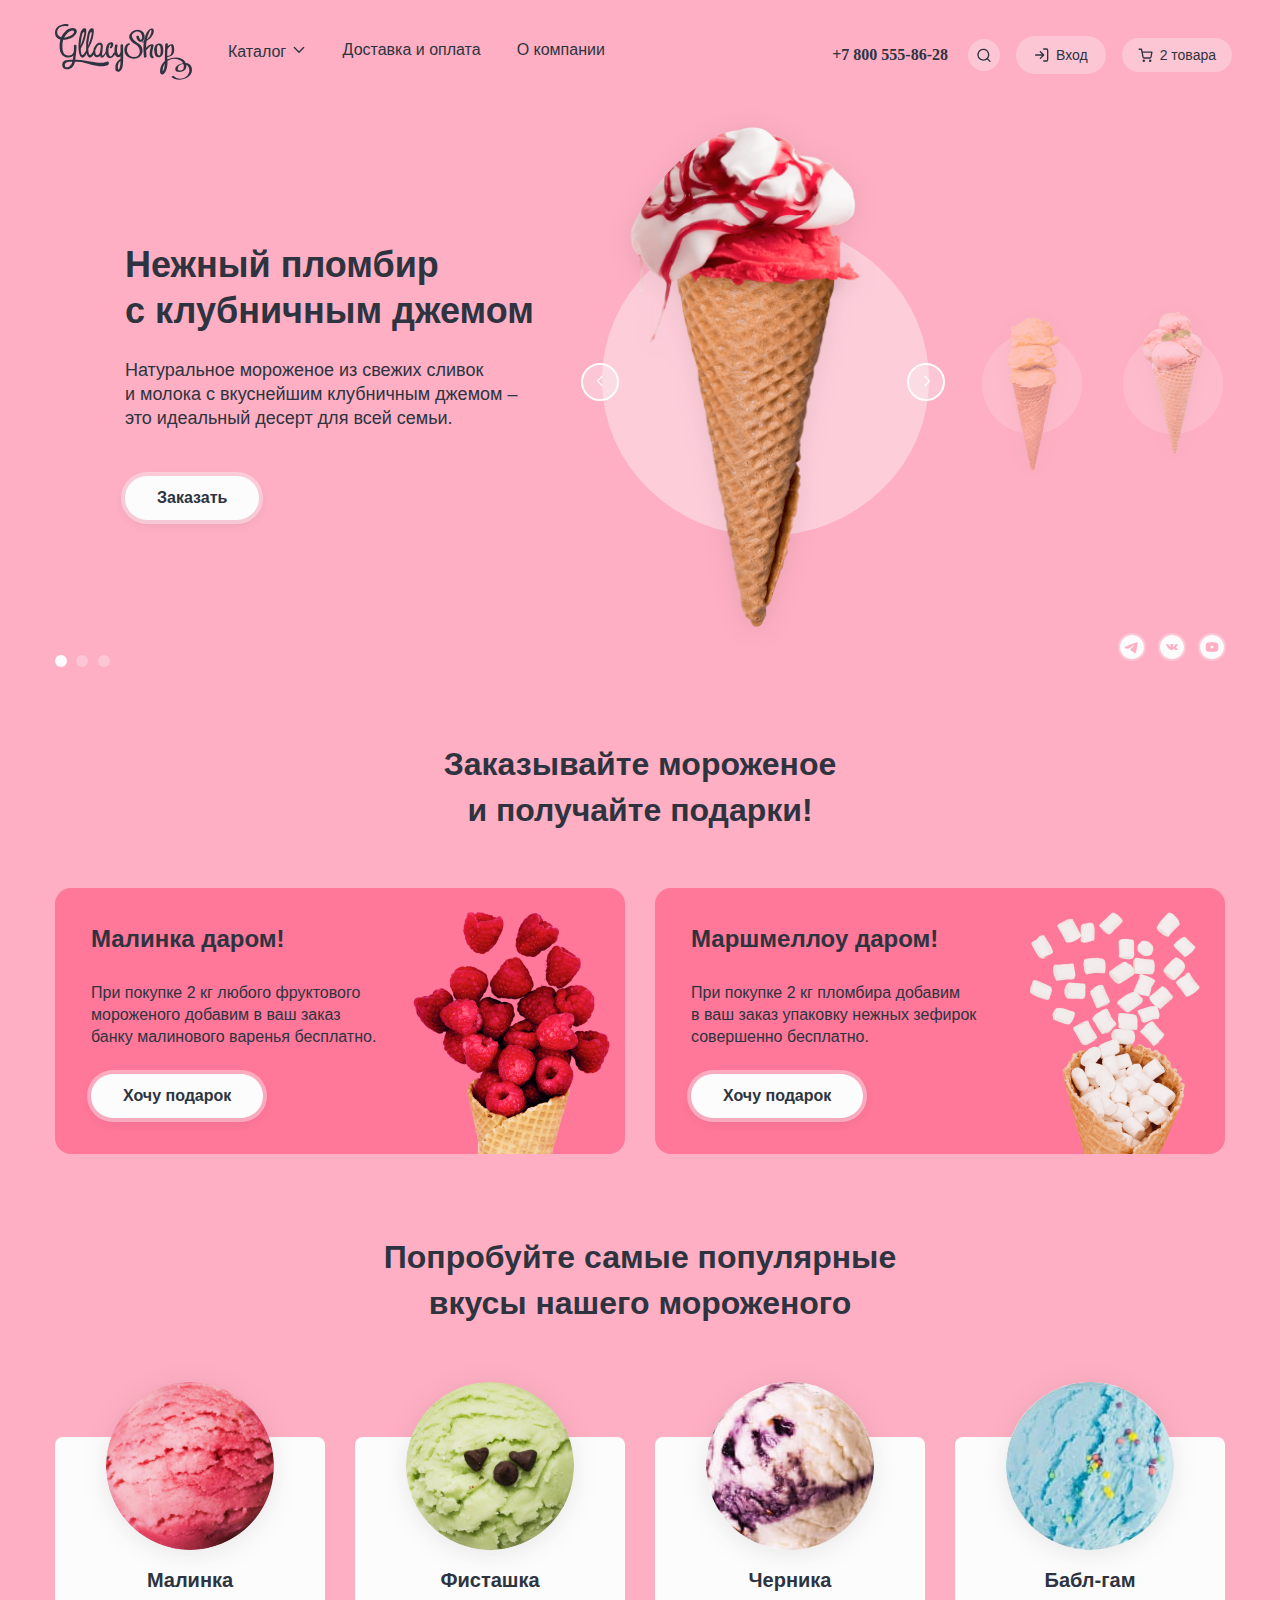
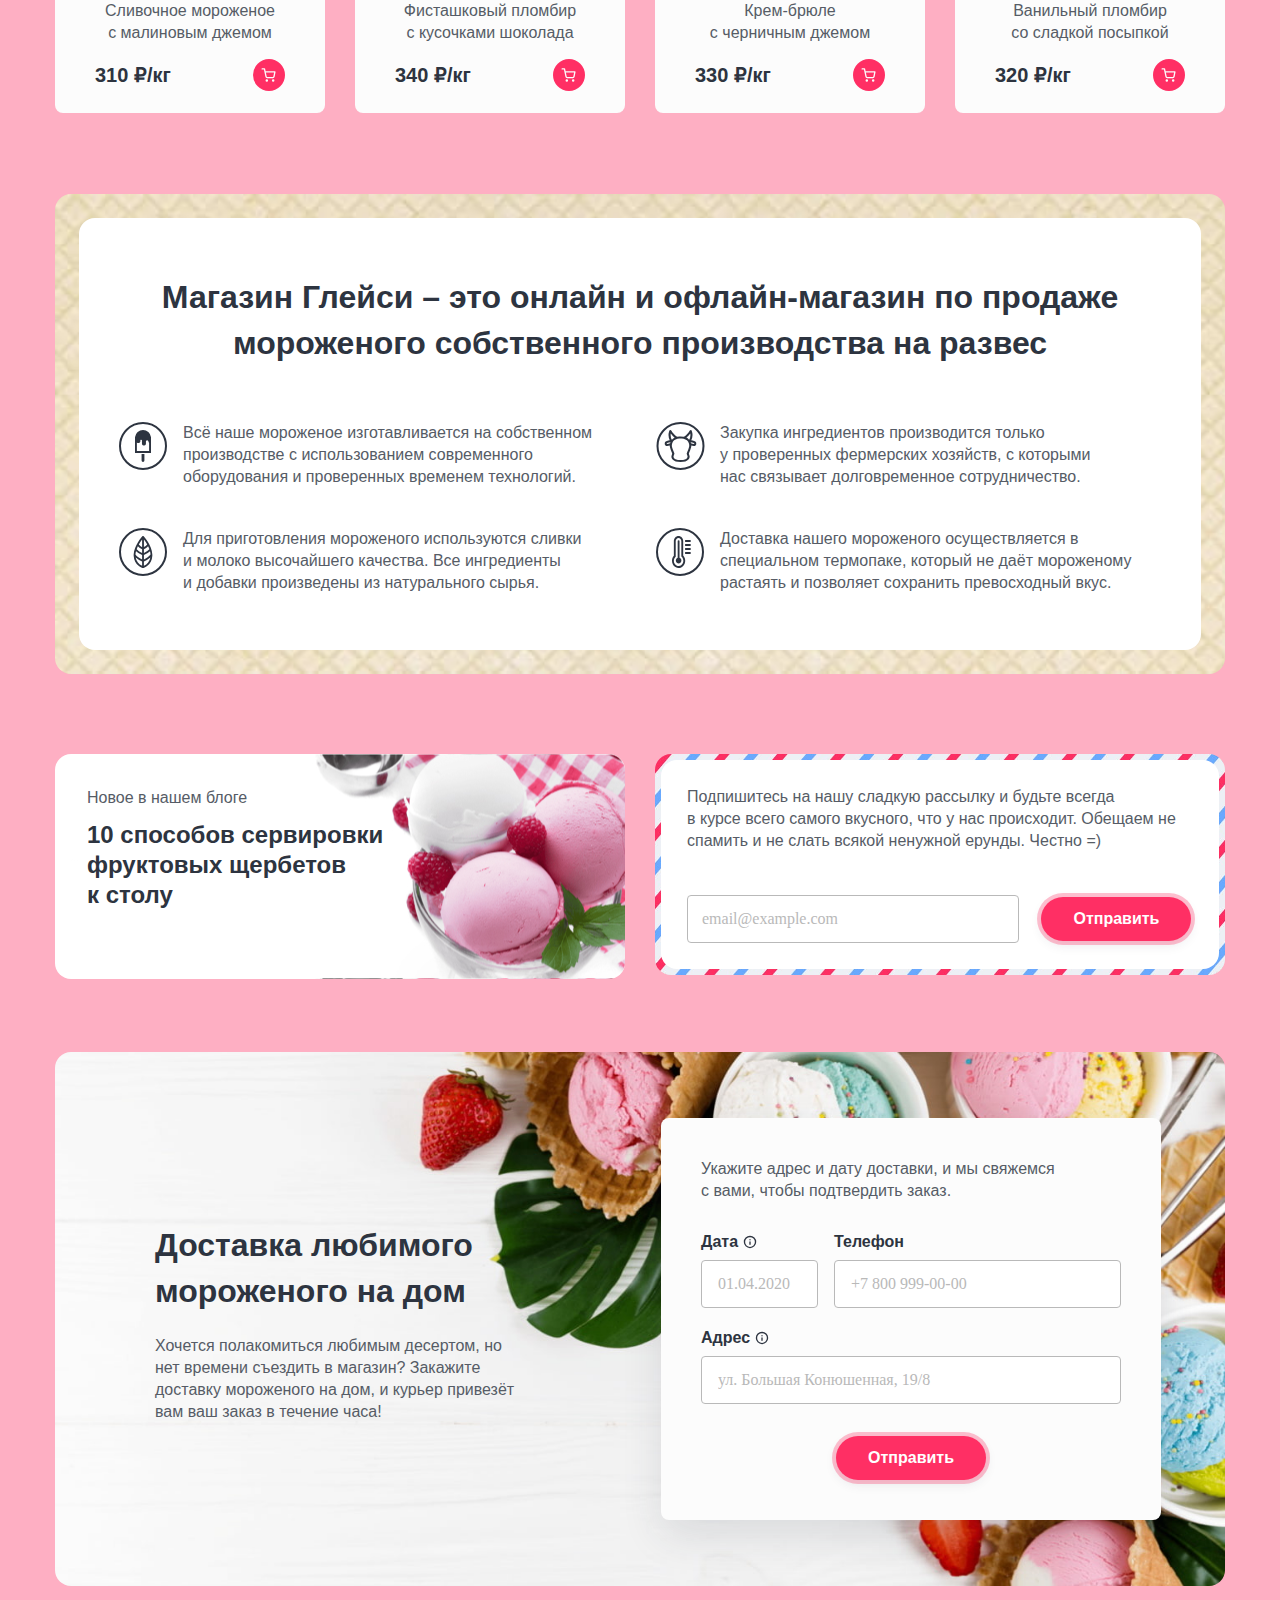
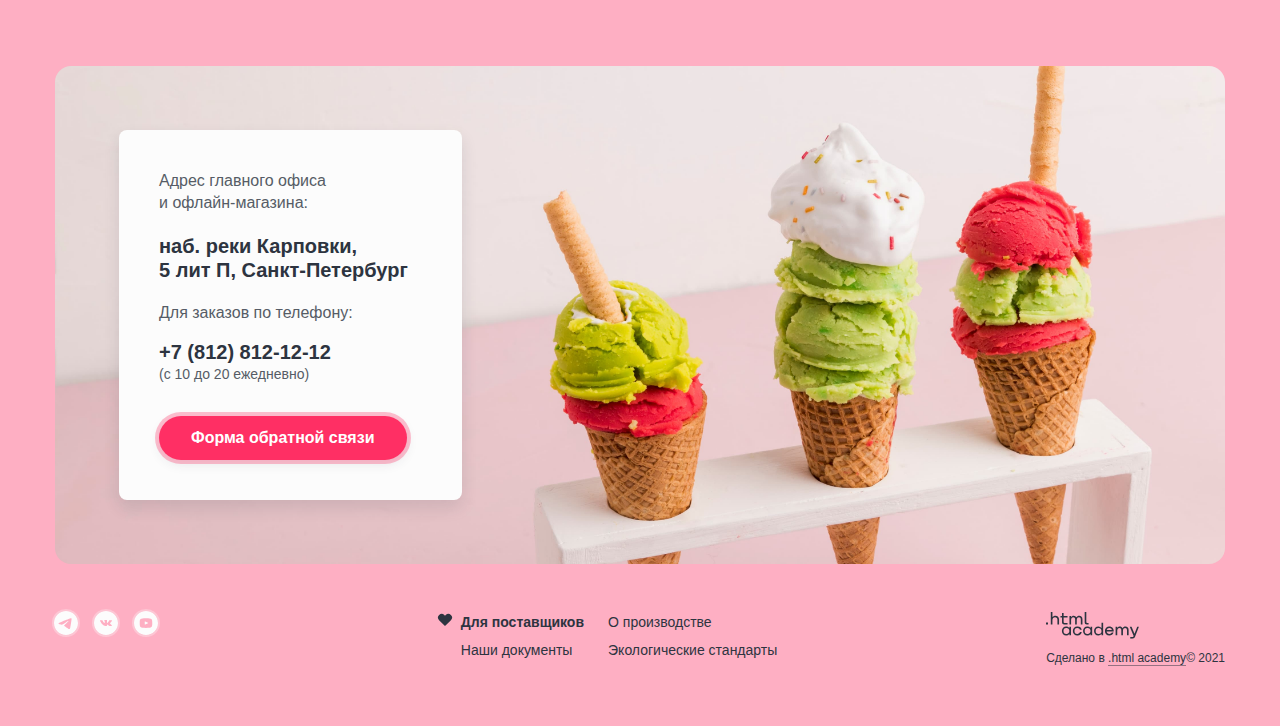
==== commit 066a4707: "Вносит правки" ====
--- a/index.html
+++ b/index.html
@@ -15,15 +15,18 @@
           <img src="images/gllacy-logo.svg" width="137" height="56" alt="Логотип Глейси">
         </a>
         <ul class="navigation-list">
-          <li class="navigation-item"> <!--Добавить к каталогу класс navigation-link-catalog для отображения выпадающего меню-->
+          <li class="navigation-item">
+
+            <!--Добавить к каталогу класс navigation-link-catalog для отображения выпадающего меню-->
 
             <a class="navigation-link navigation-link-catalog" href="catalog.html">
               Каталог
-              <svg xmlns="http://www.w3.org/2000/svg" class="catalog-arrow-down" width="16" height="17" fill="none" viewBox="0 0 16 17"><path fill="#2D3440" fill-rule="evenodd" d="M3.808 7.053a.667.667 0 1 0-.943.943l4.66 4.66a.664.664 0 0 0 .955 0l4.661-4.66a.667.667 0 0 0-.942-.943l-4.196 4.195-4.195-4.195Z" clip-rule="evenodd"/></svg></a>
+              <svg xmlns="http://www.w3.org/2000/svg" class="catalog-arrow-down" width="16" height="17" fill="#2D3440" viewBox="0 0 16 17"><path fill="" fill-rule="evenodd" d="M3.808 7.053a.667.667 0 1 0-.943.943l4.66 4.66a.664.664 0 0 0 .955 0l4.661-4.66a.667.667 0 0 0-.942-.943l-4.196 4.195-4.195-4.195Z" clip-rule="evenodd"/></svg></a>
             <ul class="navigation-list-sub">
               <li class="navigation-item-sub">
                 <a class="navigation-link-sub" href="#" >Новинки</a>
               </li>
+              <svg xmlns="http://www.w3.org/2000/svg" width="136" height="8" fill="none" viewBox="0 0 136 8"><path stroke="#B9B9B9" d="M16.5 3.5h103"/></svg>
               <li class="navigation-item-sub">
                 <a class="navigation-link-sub" href="catalog.html" >Сливочное</a>
               </li>
@@ -46,11 +49,14 @@
           </li>
         </ul>
         <address class="contacts-address">
-          <a class="contacts-phone" href="tel:+78005558628">+7 800 555-86-28</a>
+          <a class="contacts-phone-header" href="tel:+78005558628">+7 800 555-86-28</a>
         </address>
         <ul class="navigation-list navigation-list-icon">
           <li class="navigation-item-icon">
-            <a class="navigation-link-icon navigation-link-search icon-red" href="#">
+
+            <!--Добавить ссылке класс icon-red для отображения красных кнопок-->
+
+            <a class="navigation-link-icon navigation-link-search" href="#">
               <span class="visually-hidden">
                 Поиск
               </span>
@@ -159,40 +165,43 @@
           <div class="slider__items">
             <div class="slider__description">
               <div class="slider__item active">
-                <h3 class="best-product-card best-product-card-title page-title">Нежный пломбир с клубничным джемом</h3>
-                <p class="best-product-description">Натуральное мороженое из свежих сливок
-                  и молока с вкуснейшим клубничным джемом – это идеальный десерт для всей семьи.</p>
+                <h3 class="best-product-card best-product-card-title page-title">Нежный пломбир с&nbsp;клубничным джемом</h3>
+                <p class="best-product-description">Натуральное мороженое из свежих сливок <br>
+                  и молока с вкуснейшим клубничным джемом – <br> это идеальный десерт для всей семьи.</p>
               </div>
               <div class="slider__item">
-                <h3 class="best-product-card best-product-card-title page-title">Сливочное мороженое со вкусом банана</h3>
+                <h3 class="best-product-card best-product-card-title page-title">Сливочное мороженое со&nbsp;вкусом банана</h3>
                 <p class="best-product-description">Сливочное мороженое с ярким банановым вкусом подарит вам свежесть и наслаждение даже в самый жаркий летний день.</p>
               </div>
               <div class="slider__item">
-                <h3 class="best-product-card best-product-card-title page-title">Карамельный пломбир с маршмеллоу</h3>
+                <h3 class="best-product-card best-product-card-title page-title">Карамельный пломбир с&nbsp;маршмеллоу</h3>
                 <p class="best-product-description">Необычный сладкий десерт с карамельным топпингом и кусочками зефира завоюет сердца сладкоежек всех возрастов.</p>
               </div>
               <a class="best-product-card-button button-white button-white-loading" href="#">Заказать</a>
             </div>
             <div class="slider__images">
+
+              <!--Задать slider__image класс active для смены расположения картинок в слайдере-->
+
               <div class="slider__image active">
-                <img class="product-card-image product-card-image-active" src="images/ice-cream/ice-cream-1.png" width="327" height="507" alt="Пломбир с клубничным джемом">
-              </div>
-              <button type="button" class="pagination-right"><span class="visually-hidden">
-                Вперёд</span>
-                <svg xmlns="http://www.w3.org/2000/svg" width="39" height="38" fill="none" viewBox="0 0 39 38"><rect width="36" height="36" x="37.846" y="37" fill="#FCFCFC" fill-opacity=".3" rx="18" transform="rotate(180 37.846 37)"/><path fill="#FCFCFC" fill-rule="evenodd" d="M20.71 24.135a.665.665 0 0 0 .94-.94l-4.2-4.201 4.2-4.202a.665.665 0 0 0-.94-.94l-4.668 4.668-.003.003c-.26.26-.26.681 0 .94l4.671 4.672Z" clip-rule="evenodd"/><rect width="36" height="36" x="37.846" y="37" stroke="#FCFCFC" stroke-width="2" rx="18" transform="rotate(180 37.846 37)"/></svg>
-              </button>
-              <button type="button" class="pagination-left"><span class="visually-hidden">
-                Назад</span>
-                <svg xmlns="http://www.w3.org/2000/svg" width="39" height="38" fill="none" viewBox="0 0 39 38"><rect width="36" height="36" x="1.154" y="1" fill="#FCFCFC" fill-opacity=".3" rx="18"/><path fill="#FCFCFC" fill-rule="evenodd" d="M18.29 13.865a.665.665 0 0 0-.94.94l4.2 4.201-4.2 4.202a.665.665 0 0 0 .94.94l4.668-4.668.003-.003c.26-.26.26-.681 0-.94l-4.671-4.672Z" clip-rule="evenodd"/><rect width="36" height="36" x="1.154" y="1" stroke="#FCFCFC" stroke-width="2" rx="18"/></svg>
-              </button>
+                <img class="product-slider-image product-card-image-active" src="images/ice-cream/ice-cream-1.png" width="327" height="507" alt="Пломбир с клубничным джемом">
+              </div>
               <div class="slider__image">
-                <img class="product-card-image" src="images/ice-cream/ice-cream-2.png" width="312" height="507" alt="Сливочное мороженое со вкусом банана">
+                <img class="product-slider-image" src="images/ice-cream/ice-cream-2.png" width="312" height="507" alt="Сливочное мороженое со вкусом банана">
               </div>
               <div class="slider__image">
-                <img class="product-card-image" src="images/ice-cream/ice-cream-3.png" width="350" height="507" alt="Карамельный пломбир с маршмеллоу">
+                <img class="product-slider-image" src="images/ice-cream/ice-cream-3.png" width="350" height="507" alt="Карамельный пломбир с маршмеллоу">
               </div>
             </div>
           </div>
+          <button type="button" class="pagination-slider pagination-right"><span class="visually-hidden">
+            Вперёд</span>
+            <svg xmlns="http://www.w3.org/2000/svg" class="pagination-slider-icon" width="17" height="16" fill="none" viewBox="0 0 17 16"><path fill="#FCFCFC" fill-rule="evenodd" d="M9.71 13.135a.665.665 0 0 0 .94-.94l-4.2-4.201 4.2-4.202a.665.665 0 0 0-.94-.94L5.042 7.52l-.003.003c-.26.26-.26.681 0 .94l4.671 4.672Z" clip-rule="evenodd"/></svg>
+          </button>
+          <button type="button" class=" pagination-slider pagination-left"><span class="visually-hidden">
+            Назад</span>
+            <svg xmlns="http://www.w3.org/2000/svg" class="pagination-slider-icon" width="17" height="16" fill="none" viewBox="0 0 17 16"><path fill="#FCFCFC" fill-rule="evenodd" d="M7.29 2.865a.665.665 0 1 0-.94.94l4.2 4.201-4.2 4.202a.665.665 0 0 0 .94.94l4.668-4.668.003-.003c.26-.26.26-.681 0-.94L7.29 2.864Z" clip-rule="evenodd"/></svg>
+          </button>
           <div class="slider__nav">
             <button aria-label="1" class="slider__button active" type="button"></button>
             <button aria-label="2" class="slider__button" type="button"></button>
@@ -245,7 +254,7 @@
               <a class="product-card-link" href="#">
                 <img class="product-card-image" src="images/catalog/catalog-1.jpg" width="168" height="168" alt="Малинка">
                 <h3 class="product-card-title">Малинка</h3>
-                <p class="description">Сливочное мороженое <br> с малиновым джемом</p>
+                <p class="description product-card-description">Сливочное мороженое <br> с малиновым джемом</p>
               </a>
               <div class="price-and-basket">
                 <b class="product-card-price">310 ₽/кг</b>
@@ -259,7 +268,7 @@
               <a class="product-card-link" href="#">
                 <img class="product-card-image" src="images/catalog/catalog-2.jpg" width="168" height="168" alt="Фисташка">
                 <h3 class="product-card-title">Фисташка</h3>
-                <p class="description">Фисташковый пломбир <br> с кусочками шоколада</p>
+                <p class="description product-card-description">Фисташковый пломбир <br> с кусочками шоколада</p>
               </a>
               <div class="price-and-basket">
                 <b class="product-card-price">340 ₽/кг</b>
@@ -273,7 +282,7 @@
               <a class="product-card-link" href="#">
                 <img class="product-card-image" src="images/catalog/catalog-3.jpg" width="168" height="168" alt="Черника">
                 <h3 class="product-card-title">Черника</h3>
-                <p class="description">Крем-брюле <br> с черничным джемом</p>
+                <p class="description product-card-description">Крем-брюле <br> с черничным джемом</p>
               </a>
               <div class="price-and-basket">
                 <b class="product-card-price">330 ₽/кг</b>
@@ -287,7 +296,7 @@
               <a class="product-card-link" href="#">
                 <img class="product-card-image" src="images/catalog/catalog-4.jpg" width="168" height="168" alt="Бабл-гам">
                 <h3 class="product-card-title">Бабл-гам</h3>
-                <p class="description">Ванильный пломбир <br> со сладкой посыпкой</p>
+                <p class="description product-card-description">Ванильный пломбир <br> со сладкой посыпкой</p>
               </a>
               <div class="price-and-basket">
                 <b class="product-card-price">320 ₽/кг</b>
@@ -306,22 +315,22 @@
             <ul class="about-list">
               <li class="about-item">
                 <svg xmlns="http://www.w3.org/2000/svg" class="about-icon" width="48" height="48" fill="none" viewBox="0 0 48 48"><circle cx="24" cy="24" r="23" stroke="#2D3440" stroke-width="2"/><path fill="#2D3440" d="M24 8a8.01 8.01 0 0 0-7.944 7.059H16v15.887h16V15.059h-.056A8.01 8.01 0 0 0 24 8Zm6.118 21.064H17.882v-8.678a1.685 1.685 0 0 0 1.45.602c1.214 0 2.005-.677 2.005-1.534v-.819a.808.808 0 0 1 1.407-.628.81.81 0 0 1 .202.628v3.097a1.76 1.76 0 0 0 1.995 1.722 1.75 1.75 0 0 0 1.995-1.647v-2.08a1.269 1.269 0 0 1 1.778-1.272 1.268 1.268 0 0 1 .754 1.272.387.387 0 0 0 0 .085 1.064 1.064 0 0 0 .63.837v8.471l.02-.056ZM22.588 38.588a1.412 1.412 0 0 0 2.824 0v-6.7h-2.824v6.7Z"/></svg>
-                <p class="description">Всё наше мороженое изготавливается на собственном производстве с использованием современного оборудования и проверенных временем технологий.</p>
+                <p class="description description-about">Всё наше мороженое изготавливается на собственном производстве с использованием современного оборудования и проверенных временем технологий.</p>
               </li>
               <li class="about-item">
                 <svg xmlns="http://www.w3.org/2000/svg" class="about-icon" width="49" height="48" fill="none" viewBox="0 0 49 48"><circle cx="24.5" cy="24" r="23" stroke="#2D3440" stroke-width="2"/><g clip-path="url(#a)"><path fill="#2D3440" d="M35.249 18.287a12.053 12.053 0 0 0 .458-9.553 1.007 1.007 0 0 0-.337-.479 1.07 1.07 0 0 0-1.14-.109c-.18.093-.33.234-.427.407-1.322 2.285-4.163 5.969-6.244 6.14h-.093a17.336 17.336 0 0 0-2.904-.302c-.978.019-1.953.12-2.913.302h-.073c-2.081-.161-4.963-3.845-6.295-6.13a1.021 1.021 0 0 0-.425-.434 1.07 1.07 0 0 0-1.175.104c-.161.13-.279.305-.336.5a11.996 11.996 0 0 0 .406 9.544c-1.81.221-4.11.785-4.943 2.204a2.15 2.15 0 0 0 0 2.215c.239.411.593.748 1.023.97.43.224.916.323 1.402.288a7.575 7.575 0 0 0 2.518-.483 8.446 8.446 0 0 0 .135 1.62 34.441 34.441 0 0 0 1.821 5.235c.198.473.416 1.007.53 1.329-.34.808-.609 1.643-.8 2.496-.05.603.028 1.21.229 1.782.2.573.518 1.1.936 1.55C18.111 39.154 20.764 40 24.532 40c3.766 0 6.43-.846 7.928-2.517.42-.448.74-.975.94-1.549.2-.573.278-1.18.226-1.783a14.586 14.586 0 0 0-.791-2.496c.114-.322.333-.846.52-1.329a32.616 32.616 0 0 0 1.821-5.234 7.79 7.79 0 0 0 .146-1.621c.777.294 1.6.457 2.435.483.487.035.975-.065 1.406-.288.43-.222.788-.559 1.029-.97a2.15 2.15 0 0 0 0-2.215c-.822-1.369-3.122-1.973-4.943-2.194Zm-.989-6.684a9.263 9.263 0 0 1-1.04 6.15c-.26-.306-.539-.599-.832-.875a7.487 7.487 0 0 0-1.988-1.269 17.355 17.355 0 0 0 3.86-4.006Zm-19.468 0a16.957 16.957 0 0 0 3.85 4.026 6.815 6.815 0 0 0-1.967 1.269c-.298.276-.58.568-.843.875a9.283 9.283 0 0 1-1.04-6.17Zm-4.1 10.127c-.094-.162-.063-.212 0-.252.24-.393 1.446-1.007 3.756-1.238-.114.292-.218.584-.312.886-1.353.674-3.163 1.097-3.444.604Zm22.434 3.02c-.436 1.652-.999 3.27-1.685 4.841a19.56 19.56 0 0 0-.718 1.883l-.063.312.115.282c.329.767.597 1.558.8 2.365.012.318-.042.634-.158.931-.116.298-.292.57-.518.8-.749.836-2.455 1.823-6.357 1.823s-5.609-1.007-6.358-1.822a2.421 2.421 0 0 1-.677-1.732c.209-.807.48-1.598.812-2.365l.114-.282-.072-.312a15.966 15.966 0 0 0-.708-1.893 32.414 32.414 0 0 1-1.706-4.872 7.002 7.002 0 0 1 .283-3.465 7.201 7.201 0 0 1 1.923-2.937c1.57-1.53 5.13-1.872 6.368-1.883 1.238-.01 4.724.343 6.389 1.903a7.116 7.116 0 0 1 1.935 2.922 6.917 6.917 0 0 1 .281 3.46v.04Zm5.203-3.02c-.27.483-2.081.07-3.371-.595a10.09 10.09 0 0 0-.302-.895c2.29.231 3.486.845 3.715 1.238.052.04.072.09-.021.252h-.02Z"/></g><defs><clipPath id="a"><path fill="#fff" d="M8.5 8h32v32h-32z"/></clipPath></defs></svg>
-                <p class="description">Закупка ингредиентов производится только<br>
+                <p class="description description-about">Закупка ингредиентов производится только<br>
                   у проверенных фермерских хозяйств, с которыми<br>
                   нас связывает долговременное сотрудничество.</p>
               </li>
               <li class="about-item">
                 <svg xmlns="http://www.w3.org/2000/svg" class="about-icon" width="48" height="48" fill="none" viewBox="0 0 48 48"><circle cx="24" cy="24" r="23" stroke="#2D3440" stroke-width="2"/><path fill="#2D3440" d="M33.324 26.485C32.918 17.41 25.01 8.621 24.657 8.24h-.045l-.109-.124-.117-.077h-.506L23.708 8h-.045l-.163.115-.1.086h-.044c-.353.42-8.261 9.218-8.686 18.284a1.492 1.492 0 0 0 0 .2v1.042c.344 9.84 9.038 12.247 9.11 12.266h.226c.075.01.151.01.226 0 .082 0 8.767-2.474 9.101-12.266v-1.041c0-.067-.009-.134-.009-.2Zm-16.268-3.353a22.226 22.226 0 0 0 6.046 3.926v4.347c-2.214-1.156-5.621-3.21-6.624-5.015.081-1.103.266-2.194.55-3.258h.028Zm1.808-4.872a11.106 11.106 0 0 0 4.238 2.923v3.764c-2.019-.9-3.859-2.197-5.422-3.821.343-.978.739-1.935 1.184-2.866Zm11.487 2.866a17.3 17.3 0 0 1-5.423 3.821v-3.764a11.112 11.112 0 0 0 4.203-2.923 28.79 28.79 0 0 1 1.22 2.828v.038Zm-5.423-1.968v-7.643a43.22 43.22 0 0 1 3.299 4.949 8.28 8.28 0 0 1-3.317 2.656l.018.038Zm0 12.266v-4.366a22.21 22.21 0 0 0 6.074-3.907c.276 1.068.452 2.163.524 3.267-.994 1.777-4.402 3.821-6.616 4.968l.018.038ZM23.12 19.158a8.207 8.207 0 0 1-3.316-2.694 43.263 43.263 0 0 1 3.298-4.996l.018 7.69Zm-6.453 10.25a30.164 30.164 0 0 0 6.435 4.099v4.203a10.679 10.679 0 0 1-4.216-3.285 11.519 11.519 0 0 1-2.219-5.017Zm8.243 8.311v-4.222a29.675 29.675 0 0 0 6.435-4.089 11.368 11.368 0 0 1-2.2 5.036 10.53 10.53 0 0 1-4.235 3.275Z"/></svg>
-                <p class="description">Для приготовления мороженого используются сливки<br> и молоко высочайшего качества. Все ингредиенты<br>
+                <p class="description description-about">Для приготовления мороженого используются сливки<br> и молоко высочайшего качества. Все ингредиенты<br>
                   и добавки произведены из натурального сырья.</p>
               </li>
               <li class="about-item">
                 <svg xmlns="http://www.w3.org/2000/svg" class="about-icon" width="48" height="48" fill="none" viewBox="0 0 48 48"><circle cx="24" cy="24" r="23" stroke="#2D3440" stroke-width="2"/><path fill="#2D3440" d="M27.189 13.07c0-1.345-.492-2.635-1.367-3.585C24.947 8.535 23.76 8 22.522 8c-1.237 0-2.424.534-3.3 1.485-.875.95-1.366 2.24-1.366 3.585v14.754c-1.197 1.327-1.864 3.112-1.856 4.969a7.685 7.685 0 0 0 .782 3.41 7.007 7.007 0 0 0 2.176 2.599 6.284 6.284 0 0 0 3.05 1.168 6.144 6.144 0 0 0 3.196-.543 6.705 6.705 0 0 0 2.577-2.124 7.489 7.489 0 0 0 1.341-3.198 7.781 7.781 0 0 0-.214-3.506 7.298 7.298 0 0 0-1.72-2.976V13.069Zm.167 19.723c.01.88-.188 1.747-.575 2.52a5.017 5.017 0 0 1-1.63 1.897 4.495 4.495 0 0 1-2.276.795 4.43 4.43 0 0 1-2.343-.51 4.88 4.88 0 0 1-1.819-1.685 5.44 5.44 0 0 1-.832-2.433 5.563 5.563 0 0 1 .363-2.566 5.125 5.125 0 0 1 1.467-2.05V13.07c0-.81.296-1.587.824-2.16a2.703 2.703 0 0 1 1.987-.894c.746 0 1.46.321 1.988.894.527.573.823 1.35.823 2.16v15.5a5.024 5.024 0 0 1 1.49 1.841 5.49 5.49 0 0 1 .533 2.382Z"/><path fill="#2D3440" d="M23.534 29.638V13.14c0-.267-.098-.524-.272-.713a.892.892 0 0 0-.656-.295.892.892 0 0 0-.656.295 1.053 1.053 0 0 0-.272.713v16.498a2.85 2.85 0 0 0-1.473 1.321A3.246 3.246 0 0 0 19.863 33c.11.703.447 1.341.949 1.8.502.46 1.137.713 1.794.713.656 0 1.292-.252 1.794-.712.502-.46.838-1.098.949-1.8a3.246 3.246 0 0 0-.343-2.042 2.85 2.85 0 0 0-1.473-1.32ZM34.667 11.94H29.1v2.016h5.567v-2.015ZM34.667 15.972H29.1v2.016h5.567v-2.016ZM34.667 20.003H29.1v2.016h5.567v-2.016ZM34.667 24.035H29.1v2.015h5.567v-2.015Z"/></svg>
-                <p class="description">Доставка нашего мороженого осуществляется в специальном термопаке, который не даёт мороженому растаять и позволяет сохранить превосходный вкус.</p>
+                <p class="description description-about">Доставка нашего мороженого осуществляется в специальном термопаке, который не даёт мороженому растаять и позволяет сохранить превосходный вкус.</p>
               </li>
             </ul>
           </div>
@@ -337,7 +346,7 @@
           <section class="newsletter">
             <div class="newsletter-wrapper">
               <h2 class="visually-hidden">Подписка на рассылку</h2>
-              <p class="description">Подпишитесь на нашу сладкую рассылку и будьте всегда <br>
+              <p class="description newsletter-description">Подпишитесь на нашу сладкую рассылку и будьте всегда <br>
                 в курсе всего самого вкусного, что у нас происходит. Обещаем не спамить и не слать всякой ненужной ерунды. Честно =)</p>
               <form action="https://echo.htmlacademy.ru/" method="post">
 
@@ -360,7 +369,7 @@
           <div class="delivery-data">
             <div class="delivery-data-wrapper">
               <h2 class="visually-hidden">Форма доставки</h2>
-              <p class="description">Укажите адрес и дату доставки, и мы свяжемся <br> с вами, чтобы подтвердить заказ.</p>
+              <p class="description description-delivery">Укажите адрес и дату доставки, и мы свяжемся <br> с вами, чтобы подтвердить заказ.</p>
               <form class="delivery-form" action="https://echo.htmlacademy.ru/" method="post">
                 <div class="delivery-item">
                   <span class="form-label">
@@ -408,7 +417,7 @@
           <h2 class="visually-hidden">Контакты магазина Глейси</h2>
           <div class="contacts-wrapper">
             <h3 class="address-title description">Адрес главного офиса <br> и офлайн-магазина:</h3>
-            <p class="contacts-address-text">наб. реки Карповки, 5 лит П, Санкт-Петербург</p>
+            <p class="contacts-address-text">наб. реки Карповки, <br> 5 лит П, Санкт-Петербург</p>
             <h3 class="description contacts-phone-text">Для заказов по телефону:</h3>
             <a class="contacts-phone" href="tel:+78128121212">+7 (812) 812-12-12</a>
             <h3 class="visually-hidden">Время работы</h3>
--- a/styles/styles.css
+++ b/styles/styles.css
@@ -44,6 +44,10 @@
   background-color: #FEAFC3;
 }
 
+.slider{
+  position: relative;
+}
+
 body.slider-2 {
   background-color: #69A9FF;
 }
@@ -58,14 +62,16 @@
 
 .slider__items {
   display: flex;
-  padding: 136px 70px;
+  align-items: flex-start;
 }
 
 .slider__description {
   display: flex;
   flex-direction: column;
   align-items: center;
-  width: 50%;
+  width: 545px;
+  padding: 132px 70px;
+  padding-right: 0;
 }
 
 .slider__item {
@@ -74,49 +80,62 @@
 
 .slider__item.active {
   display: block;
+  margin-left: 0;
 }
 
 .slider__images {
   display: flex;
-  justify-content: space-between;
   align-items: center;
-  width: 50%;
+  flex-grow: 1;
+  padding-top: 16px;
 }
 
 .slider__image {
-  width: 20%;
   order: 3;
   opacity: 0.4;
+  width: 100px;
+  margin-left: 41px;
+  position: relative;
+  height: 150px;
 }
 
 .slider__image::before{
   content: "";
   background-color: rgba(252, 252, 252, 0.4);
-  float: left;
   width: 100px;
   height: 100px;
-  margin: 50px -50px -70px 0px;
   border-radius: 50%;
+  position: absolute;
+  top: 23px;
+  left: 0;
 }
 
 .slider__image.active {
-  width: 50%;
+  width: 325px;
   order: 1;
   opacity: 1;
+  margin-left: 0;
+  height: 519px;
 }
 
 .slider__image.active + .slider__image {
   order: 2;
+  margin-left: 57px;
 }
 
 .slider__image.active::before{
   content: "";
   background-color: rgba(252, 252, 252, 0.4);
-  float: left;
-  width: 250px;
-  height: 250px;
+  width: 327px;
+  height: 312px;
   margin: 25px -500px -400px -5px;
   border-radius: 50%;
+  top: 73px;
+  left: 7px;
+}
+
+.slider__nav{
+  margin-top: -2px;
 }
 
 .product-card-image-active{
@@ -128,18 +147,52 @@
   margin: 0;
   padding: 0;
   background-color: inherit;
-}
-
-.pagination-right:hover{
-
+  position: absolute;
+  top: 253px;
+  left: 526px;
 }
 
 .pagination-left{
-
   border: none;
   margin: 0;
   padding: 0;
   background-color: inherit;
+  position: absolute;
+  top: 253px;
+  right: 280px;
+}
+
+.pagination-slider{
+  border: none;
+  border-radius: 50%;
+  cursor: pointer;
+  z-index: 5;
+  width: 38px;
+  height: 38px;
+  border: 2px solid #FCFCFC;
+  background-color: rgba(252, 252, 252, 0.30);
+}
+
+.pagination-slider:hover{
+  background-color: #FCFCFC;
+}
+
+.pagination-slider:hover path {
+  fill: rgba(45, 52, 64, 1);
+}
+
+.pagination-slider:active{
+  background-color: rgba(252, 252, 252, 0.5);
+  border-color: rgba(252, 252, 252, 0.50);
+}
+
+.pagination-slider:focus-visible{
+  background-color: rgba(252, 252, 252, 0.30);
+  border-color: rgba(45, 52, 64, 1);
+}
+
+.pagination-slider:disabled{
+  opacity: 0.4;
 }
 
 img {
@@ -156,7 +209,6 @@
   cursor: pointer;
   border: solid 1px transparent;
   padding: 0;
-  border: 1px solid transparent;
 }
 
 .slider__button.active {
@@ -171,7 +223,8 @@
 
 .slider__button:active{
   border-radius: 100px;
-  background-color: #FCFCFC;
+  background-color: rgba(252, 252, 252, 0.5);
+  border-color: rgba(252, 252, 252, 0.5);
 }
 
 .slider__button:focus-visible{
@@ -308,6 +361,8 @@
   padding: 0;
   max-width: 705px;
   list-style-type: none;
+  margin-right: -7px;
+  margin-left: 2px;
 }
 
 .navigation-list-icon {
@@ -388,6 +443,7 @@
   background-color: #FCFCFC;
   color: #B9B9B9;
   box-shadow: 0px 8px 16px 0px rgba(45, 52, 64, 0.12);
+  z-index: 6;
   display: none; /*Удалить для отображения поповера*/
 }
 
@@ -447,7 +503,7 @@
   position: absolute;
   top: 45px;
   right: 0;
-  z-index: 1;
+  z-index: 6;
   width: 420px;
   min-height: 350px;
   padding: 48px;
@@ -461,7 +517,7 @@
   font-size: 24px;
   margin: 0;
   padding: 0;
-  margin-bottom: 32px;
+  margin-bottom: 37px;
 }
 
 .login-form-field{
@@ -496,7 +552,7 @@
 }
 
 .login-button{
-  margin-top: 32px;
+  margin-top: 18px;
   margin-right: 23px;
 }
 
@@ -527,14 +583,16 @@
 
 .navigation-list-sub{
   border-radius: 4px;
-  padding: 8px;
 }
 
 ul .navigation-list-sub {
   position: absolute;
+  padding: 8px 0;
+  top: 100%;
+  left: 0;
+  width: 135px;
   display: none;
 }
-
 
 li.navigation-item:hover ul.navigation-list-sub{
   display: block;
@@ -543,8 +601,23 @@
   font-size: 14px;
 }
 
+li.navigation-item:hover .catalog-arrow-down{
+  transform: rotate(180deg) translateY(-2px);
+  fill: rgba(252, 252, 252, 1);
+}
+
+.navigation-link-catalog{
+  margin-bottom: 8px;
+}
+
+.navigation-link-catalog:hover{
+  background-color: #FF4A78;
+  color: #FCFCFC;
+}
+
 .navigation-link-sub{
-  padding: 6px 16px;
+  padding: 6px 10px 6px 16px;
+  display: block;
 }
 
 .navigation-link-sub:hover{
@@ -555,20 +628,13 @@
   background-color: #F79;
 }
 
-.navigation-item-sub:first-child + .navigation-item-sub{
-  border-top: solid 1px #B9B9B9;
-  margin-top: 12px;
-  padding-top: 12px;
-}
-
 .navigation-item-sub:first-child{
-  margin: 8px 16px;
   font-weight: 700;
 }
 
-.navigation-link-basket-none{
+.navigation-link-sub-current{
   background-color: #FF4A78;
-  color: #FCFCFC;
+  color: rgba(252, 252, 252, 1);
 }
 
 .popover-cart-none{
@@ -614,11 +680,39 @@
   background-color: #FCFCFC;
 }
 
+.icon-red{
+  background-color: rgba(255, 74, 120, 1);
+  color: rgba(252, 252, 252, 1);
+}
+
+.icon-red path  {
+  fill: rgba(252, 252, 252, 1);
+}
+
+.icon-red:hover{
+  background-color: rgba(255, 74, 120, 0.6);
+}
+
+.icon-red:active{
+  opacity: 0.3;
+}
+
+.icon-red:focus-visible{
+  border-color: rgba(0, 0, 0, 1);
+  background-color: rgba(255, 74, 120, 1);
+  color: rgba(252, 252, 252, 1);
+}
+
+.navigation-link-basket-none{
+  background-color: #FF4A78;
+  color: #FCFCFC;
+}
+
 .popover{
   position: absolute;
   top: 45px;
   right: 0;
-  z-index: 1;
+  z-index: 6;
   width: 441px;
   min-height: 382px;
   border-radius: 4px;
@@ -719,8 +813,12 @@
   color: #565C66;
 }
 
+.description-about{
+  margin: 0;
+}
+
 .best-products{
-  margin-bottom: 80px;
+  margin-bottom: 81px;
 }
 
 .best-product-list{
@@ -743,11 +841,12 @@
   display: flex;
   list-style-type: none;
   justify-content: flex-end;
+  margin-top: -36px;
 }
 
 .best-product-card-button{
   margin-right: auto;
-  margin-top: 48px;
+  margin-top: 46px;
 }
 
 .best-product-social-item{
@@ -788,33 +887,6 @@
 .slider-number{
   display: flex;
   justify-content: flex-start;
-}
-
-.slider-button{
-  width: 12px;
-  height: 12px;
-  border-radius: 100px;
-  background-color: #FFCBD8;
-  border: none;
-  margin-right: 8px;
-}
-
-.slider-button:nth-child(:last-child){
-  margin-right: 0;
-}
-
-.slider-button-active{
-  background-color: #FCFCFC;
-}
-
-.slider-button:hover{
-  background-color: rgba(252, 252, 252, 0.30);
-  border: 1px solid #FCFCFC;
-}
-
-.slider-button:active{
-  background-color: rgba(252, 252, 252, 0.5);
-  border: none;
 }
 
 .title-center {
@@ -831,6 +903,7 @@
 
 .navigation-item {
   line-height: 20px;
+  position: relative;
 }
 
 .navigation-item-icon {
@@ -868,8 +941,7 @@
 
 .button-white:active{
   background-color: #FCFCFC;
-  border: 2px solid #2D3440;
-  box-shadow: 0px 4px 12px 0px rgba(45, 52, 64, 0.10);
+  box-shadow: 0px 0px 0px 2px #2D3440, 0px 4px 12px 0px rgba(45, 52, 64, 0.10);
 }
 
 .button-white:disabled{
@@ -924,9 +996,18 @@
   font-weight: 700;
 }
 
+.contacts-phone-header{
+  font-family: Inter;
+  font-size: 16px;
+  font-style: normal;
+  font-weight: 700;
+  line-height: 20px;
+}
+
 .best-product-description {
   font-size: 18px;
   line-height: 24px;
+  margin: 0;
 }
 
 .promotion{
@@ -978,11 +1059,11 @@
 
 .promotion-button {
   display: inline-block;
-  margin-top: 26px;
+  margin-top: 10px;
 }
 
 .product {
-  margin-bottom: 80px;
+  margin-bottom: 81px;
 }
 
 .popular-product-title {
@@ -1012,18 +1093,30 @@
   width: 270px;
   text-align: center;
   margin-top: 55px;
-  padding-bottom: 24px;
+  padding-bottom: 22px;
   padding-right: 40px;
   padding-left: 40px;
 }
 
 .product-card-title{
   margin-bottom: 8px;
+  margin-top: 12px;
+}
+
+.product-card-description{
+  margin: 0;
+  margin-bottom: 19px;
 }
 
 .product-card-image{
+  margin-top: -55px;
+  border-radius: 50%;
+  filter: drop-shadow(0px 4px 12px rgba(45, 52, 64, 0.10));
+  height: auto;
+}
+
+.product-slider-image{
   position: relative;
-  margin-top: -55px;
   border-radius: 50%;
   filter: drop-shadow(0px 4px 12px rgba(45, 52, 64, 0.10));
   height: auto;
@@ -1073,12 +1166,12 @@
 .about-icon{
   position: absolute;
   left: 0;
-  top: 15px;
+  top: 0;
 }
 
 .blog-and-newsletter {
   display: flex;
-  margin-bottom: 80px;
+  margin-bottom: 73px;
   align-items: flex-start;
 }
 
@@ -1087,7 +1180,7 @@
   background: url("../images/background/background-5.jpg"), no-repeat;
   background-position: center;
   width: 570px;
-  padding: 21px 235px 38px 32px;
+  padding: 18px 235px 49px 32px;
   margin-right: 30px;
 }
 
@@ -1096,6 +1189,7 @@
   font-size: 24px;
   font-weight: 700;
   line-height: 30px;
+  margin-top: 0;
 }
 
 .new-in-blog-description {
@@ -1104,7 +1198,7 @@
 }
 
 section.newsletter p {
-  margin-bottom: 35px;
+  margin-bottom: 43px;
 }
 
 .newsletter {
@@ -1120,6 +1214,10 @@
   background: #FFF;
   border-radius: 16px;
   padding: 26px;
+}
+
+.newsletter-description{
+  margin: 0;
 }
 
 .newsletter-form{
@@ -1157,6 +1255,7 @@
 .newsletter-button {
   border-radius: 26px;
   padding: 12px 32px;
+  cursor: pointer;
 }
 
 .delivery {
@@ -1175,8 +1274,8 @@
 }
 
 .delivery-title {
-  margin-top: 0;
-  margin-bottom: 24px;
+  margin-top: 23px;
+  margin-bottom: 5px;
 }
 
 .delivery-about {
@@ -1194,6 +1293,11 @@
   justify-content: center;
 }
 
+.description-delivery{
+  margin-top: 0;
+  margin-bottom: 30px;
+}
+
 .form-label {
   font-weight: 700;
   line-height: 20px;
@@ -1216,9 +1320,10 @@
 }
 
 .delivery-button{
-  margin-top: 32px;
+  margin-top: 12px;
   grid-column: 1/-1;
   justify-self: center;
+  cursor: pointer;
 }
 
 .form-item {
@@ -1322,6 +1427,7 @@
   font-size: 16px;
   font-style: normal;
   font-weight: 400;
+  margin: 0;
 }
 
 .contacts-wrapper {
@@ -1348,7 +1454,7 @@
 .contacts-working-hours {
   font-size: 14px;
   line-height: 20px;
-  margin-bottom: 0;
+  margin: 0;
 }
 
 .button-feedback{
@@ -1454,6 +1560,10 @@
 
 /*Каталог*/
 
+.inner-header{
+  margin-top: 27px;
+}
+
 .catalog-title{
   margin-top: 0;
   margin-bottom: 40px;
@@ -1466,14 +1576,16 @@
 
 .range-wrapper-inputs{
   margin-bottom: 8px;
+  margin-right: 31px;
 }
 
 .range{
-  background-color: #FCFCFC;
+  background-color: rgba(252, 252, 252, 0.3);
   border-radius: 20px;
   height: 36px;
   width: 196px;
-  opacity: 0.3;
+  padding-top: 17px;
+  padding-left: 16px;
 }
 
 .range-scale{
@@ -1485,12 +1597,46 @@
 
 .range-bar{
   position: absolute;
-  top: 5px;
-  left: 5px;
+  top: 0;
+  left: 8px;
   height: 2px;
   background-color: #565C66;
 }
 
+button.range-toggle{
+  padding: 0;
+  width: 16px;
+  height: 16px;
+  border-radius: 50%;
+  background-color: rgba(252, 252, 252, 1);
+  border: 0;
+  position: absolute;
+  top: -7px;
+  background-image: radial-gradient(#FCFCFC 2px, #2D3440 2px);
+  cursor: pointer;
+}
+
+button.range-toggle:hover{
+  background-image: radial-gradient(#2D3440 2px, #FCFCFC 2px);
+}
+
+button.range-toggle:active{
+  background-image: radial-gradient(#2D3440 2px, #2D3440 2px);
+}
+
+button.range-toggle:focus-visible{
+
+}
+
+.toggle-max{
+  right: -4px;
+  left: auto;
+}
+
+.toggle-min{
+  left: -12px;
+}
+
 .range-wrapper-inputs {
   display: flex;
   justify-content: center;
@@ -1500,7 +1646,6 @@
   display: flex;
   margin-right: 5px;
 }
-
 .range-input {
   width: 30px;
   padding: 0 2px;
@@ -1509,6 +1654,7 @@
   background-color: transparent;
   border: none;
   appearance: textfield;
+  color: #2D3440;
 }
 
 .range-input::-webkit-outer-spin-button,
@@ -1521,6 +1667,10 @@
   margin: 0;
   padding: 0;
   border: none;
+  margin-bottom: 15px;
+  margin-right: 21px;
+  margin-top: -1px;
+  margin-left: 1px;
 }
 
 .breadcrumbs {
@@ -1538,15 +1688,15 @@
 
 .breadcrumbs-item:not(:last-child)::after{
   content: "";
-  position: relative;
-  float: right;
+  position: absolute;
+  right: -18px;
   margin-top: 5px;
   width: 12px;
   height: 12px;
   background-image: url("../images/chevrons-right.svg");
 }
 
-.breadcrumbs-item:last-child{
+.breadcrumbs-link-current{
   border-bottom: 1px solid #2D3440;
 }
 
@@ -1579,6 +1729,16 @@
   margin-top: 8px;
 }
 
+.catalog-filter-list-fillers{
+  padding: 9px 24px;
+  padding-right: 13px;
+}
+
+.catalog-filter-list-radio{
+  padding: 8px 24px;
+  padding-right: 2px;
+}
+
 .catalog-filter-title{
   margin-left: 15px;
 }
@@ -1587,6 +1747,16 @@
   font-family: Inter;
   font-size: 14px;
   color: #2D3440;
+  -webkit-appearance: none;
+  -moz-appearance: none;
+  appearance: none;
+  padding-right: 63px;
+  background-image: url("../images/arrow-down.svg");
+  background-repeat: no-repeat;
+  background-position: 174px 8px;
+  background-size: 16px 16px;
+  height: 36px;
+  cursor: pointer;
 }
 
 .button-light {
@@ -1601,6 +1771,10 @@
   border: 2px solid #FCFCFC;
   background: rgba(252, 252, 252, 0.30);
   color: #2D3440;
+  cursor: pointer;
+  margin-bottom: 16px;
+  margin-right: 14px;
+  margin-left: -4px;
 }
 
 .button-light:hover{
@@ -1619,12 +1793,11 @@
   border: 2px solid #FCFCFC;
 }
 
-.catalog-products {
+.catalog-form {
   display: flex;
   flex-wrap: wrap;
-  margin-bottom: 44px;
-  justify-content: space-between;
-  max-width: 823px;
+  margin-bottom: 22px;
+  align-items: flex-end;
 }
 
 .catalog-filter-list{
@@ -1635,7 +1808,78 @@
 .control-fillers{
   position: relative;
   display: block;
-  padding-left: 10px;
+  padding-left: 3px;
+  padding-right: 0;
+}
+
+.control-label{
+  margin-right: 9px;
+}
+
+.control-mark{
+  display: inline-block;
+  margin-right: 8px;
+  cursor: pointer;
+}
+
+.control-mark:last-child{
+  margin-right: 0;
+}
+
+.control-mark-icon-checked{
+  display: none;
+}
+
+.control-mark:hover path{
+  fill: rgba(252, 252, 252, 1);
+}
+
+.control-mark:active path{
+  opacity: 0.5;
+}
+
+.control-input:checked + .control-mark .control-mark-icon-checked{
+  display: block;
+}
+
+.control-input:checked + .control-mark .control-mark-icon{
+  display: none;
+}
+
+.radio-mark{
+  display: inline-block;
+  margin-right: 0;
+  width: 16px;
+  height: 16px;
+  cursor: pointer;
+}
+
+.radio-mark-null{
+  margin-right: 4px;
+}
+
+.radio-mark:hover path{
+  fill: rgba(252, 252, 252, 1);
+}
+
+.radio-mark:active path{
+  opacity: 0.4;
+}
+
+.control{
+  margin-right: 21px;
+}
+
+.radio-mark-checked{
+  display: none;
+}
+
+.control-input:checked + .radio-mark .radio-mark-checked{
+  display: block;
+}
+
+.control-input:checked + .radio-mark .radio-mark-null{
+  display: none;
 }
 
 .product-card-button{
@@ -1646,6 +1890,8 @@
   width: 32px;
   height: 32px;
   padding: 8px 11px;
+  cursor: pointer;
+  margin-top: -4px;
 }
 
 .product-card-button:hover path{
@@ -1684,13 +1930,17 @@
 .pagination-area {
   display: flex;
   margin: 41px 0;
-  padding-left: 480px;
+  margin-top: 57px;
+  margin-bottom: 76px;
+  padding-left: 489px;
+  width: 100%;
 }
 
 .pagination-show-more {
   justify-content: center;
   border: none;
   color: #2D3440;
+  cursor: pointer;
 }
 
 .pagination {
@@ -1700,13 +1950,18 @@
   list-style-type: none;
   width: 480px;
   justify-content: flex-end;
+  margin-left: auto;
 }
 
 .pagination-link {
   width: 24px;
   height: 24px;
-  padding: 2px 8px;
+  padding: 1px;
   border-radius: 50px;
+  border: 1px solid transparent;
+  display: block;
+  text-align: center;
+  line-height: 20px;
 }
 
 .pagination-current{
@@ -1720,7 +1975,7 @@
 
 .pagination-link:active{
   background-color: rgba(252, 252, 252, 0.50);
-  border: 1px solid #FCFCFC;
+  border-color:  #FCFCFC;
 }
 
 .pagination-prev{
@@ -1729,6 +1984,8 @@
   background-size: 16px 16px;
   background-repeat: no-repeat;
   display: block;
+  width: 24px;
+  margin-right: 8px;
 }
 
 .pagination-next{
@@ -1737,6 +1994,8 @@
   background-size: 16px 16px;
   background-repeat: no-repeat;
   display: block;
+  width: 24px;
+  margin-left: 8px;
 }
 
 .inner-footer{
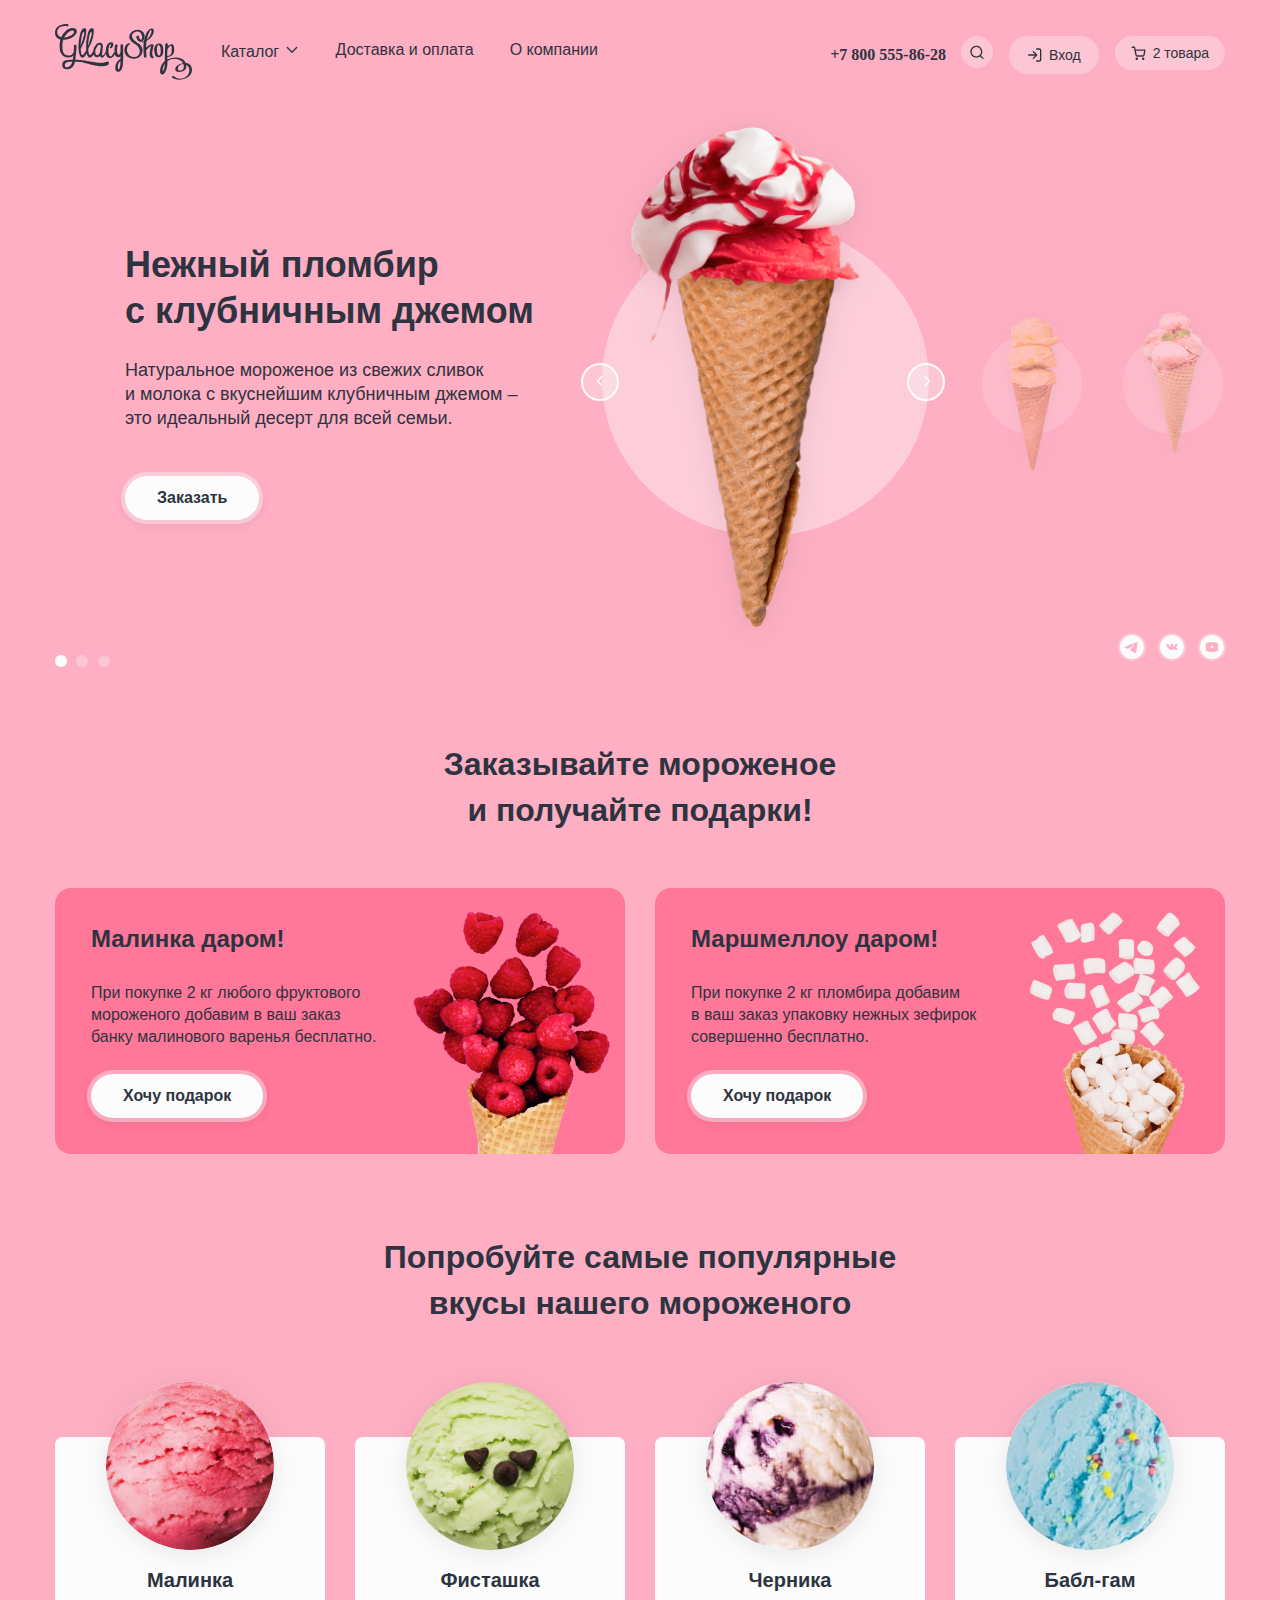
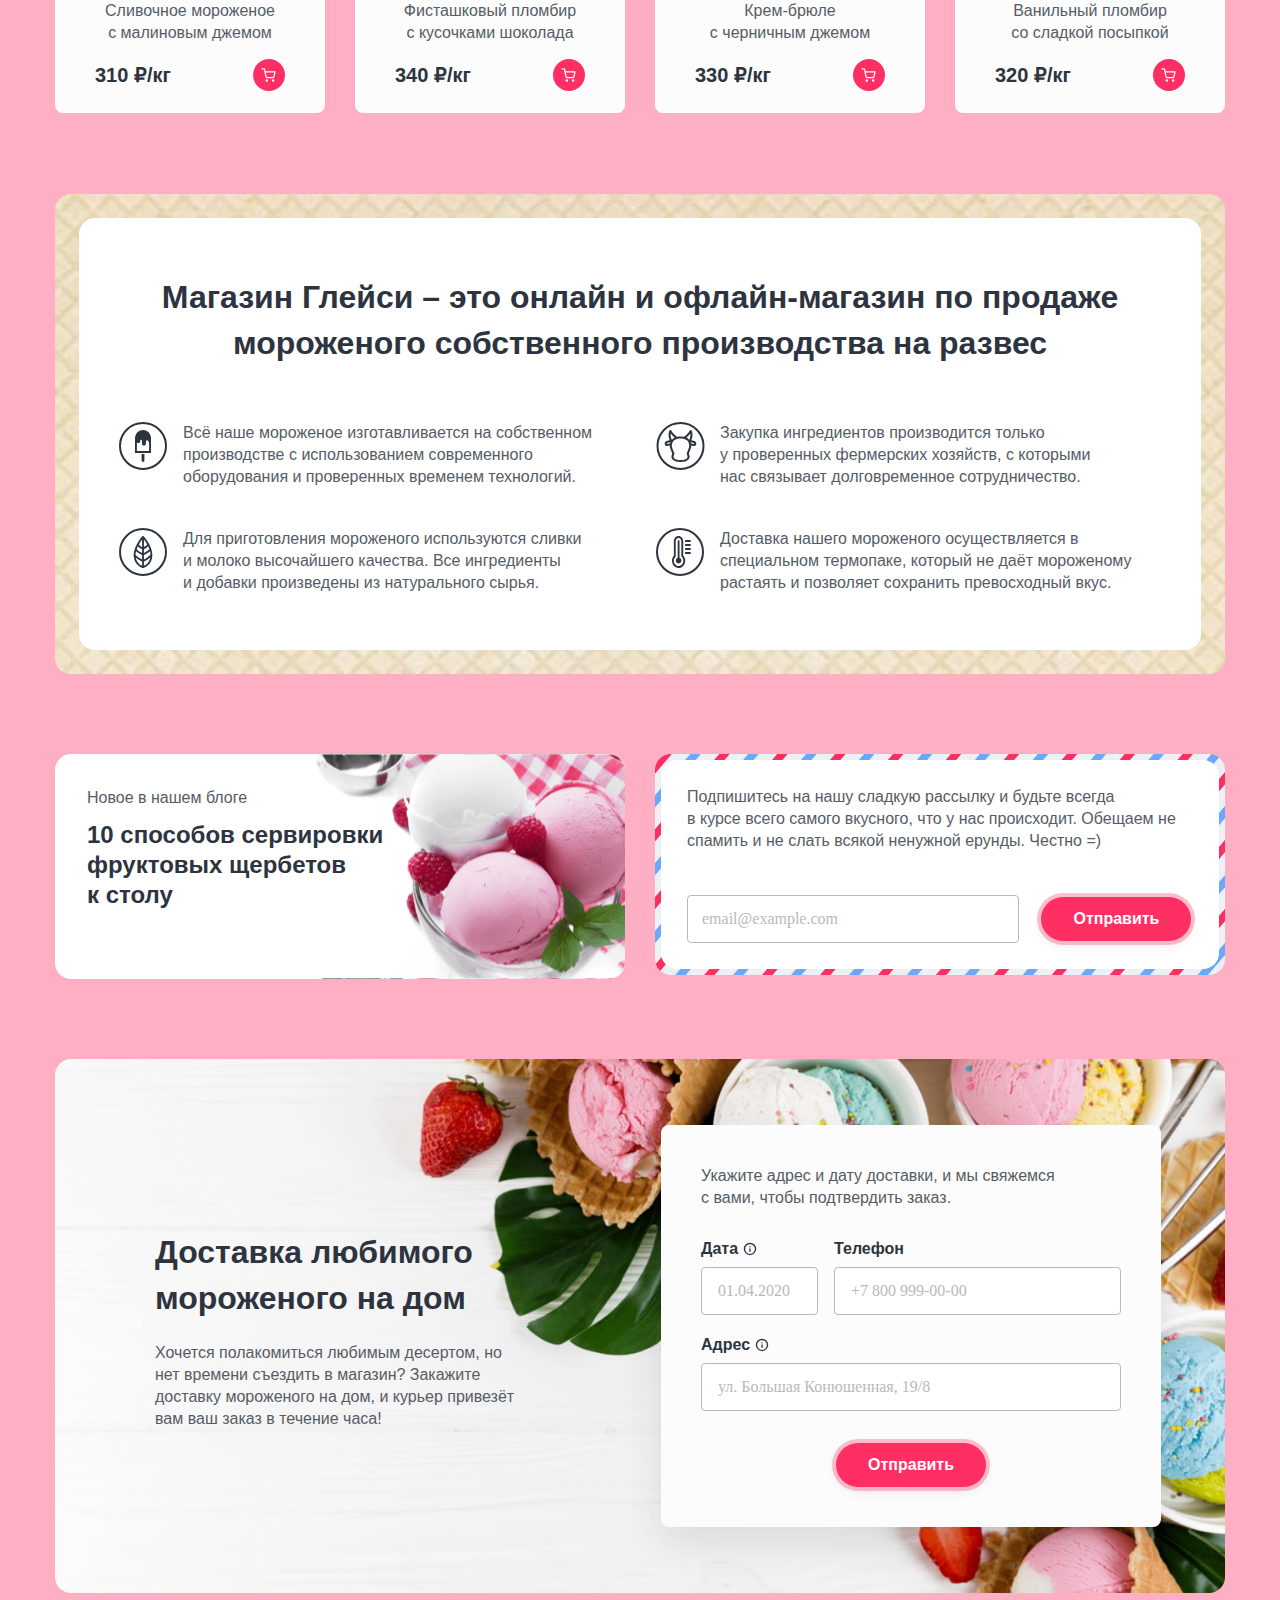
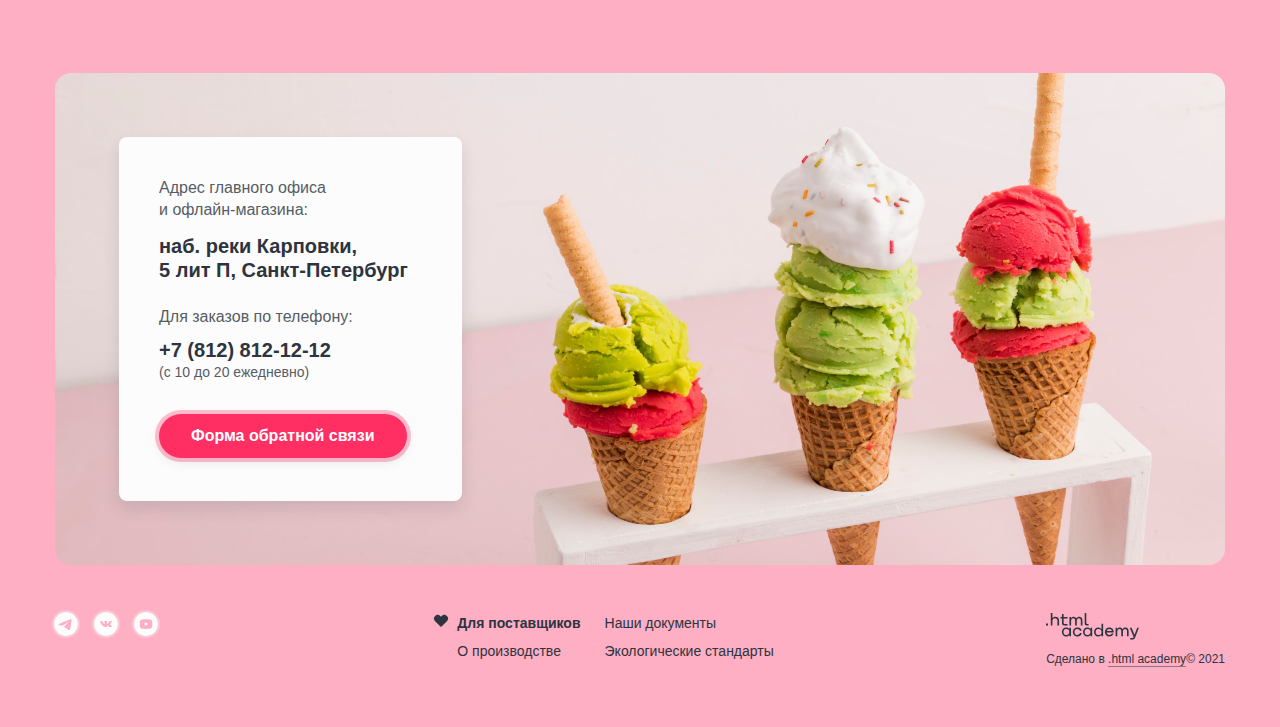
==== commit ab5d131f: "Merge pull request #4 from panterkacode/master" ====
--- a/index.html
+++ b/index.html
@@ -177,11 +177,14 @@
                 <h3 class="best-product-card best-product-card-title page-title">Карамельный пломбир с&nbsp;маршмеллоу</h3>
                 <p class="best-product-description">Необычный сладкий десерт с карамельным топпингом и кусочками зефира завоюет сердца сладкоежек всех возрастов.</p>
               </div>
-              <a class="best-product-card-button button-white button-white-loading" href="#">Заказать</a>
+
+              <!--Добавить ссылке класс button-white-loading для отображения кнопки ппри загрузке-->
+
+              <a class="best-product-card-button button-white" href="#">Заказать</a>
             </div>
             <div class="slider__images">
 
-              <!--Задать slider__image класс active для смены расположения картинок в слайдере-->
+              <!--Добавить slider__image класс active для смены расположения картинок в слайдере-->
 
               <div class="slider__image active">
                 <img class="product-slider-image product-card-image-active" src="images/ice-cream/ice-cream-1.png" width="327" height="507" alt="Пломбир с клубничным джемом">
@@ -238,12 +241,15 @@
             <li class="promotion-item promotion-item-raspberry">
               <h3 class="promotion-title title">Малинка даром!</h3>
               <p>При покупке 2 кг любого фруктового мороженого добавим в ваш заказ <br> банку малинового варенья бесплатно.</p>
-              <a class="promotion-button button-white button-white-loading" href="#">Хочу подарок</a>
+
+              <!--Добавить ссылкам классы button-white-loading и promotion-button-loading для отображения кнопки ппри загрузке-->
+
+              <a class="promotion-button button-white" href="#">Хочу подарок</a>
             </li>
             <li class="promotion-item promotion-item-marshmallow">
               <h3 class="promotion-title title">Маршмеллоу даром!</h3>
               <p>При покупке 2 кг пломбира добавим <br> в ваш заказ упаковку нежных зефирок совершенно бесплатно.</p>
-              <a class="promotion-button button-white button-white-loading" href="#">Хочу подарок</a>
+              <a class="promotion-button button-white" href="#">Хочу подарок</a>
             </li>
           </ul>
         </section>
@@ -354,6 +360,8 @@
 
                 <label for="newsletter-email" class="visually-hidden">Email</label>
                 <input class="field newsletter-form"  placeholder="email@example.com" type="email" name="newsletter-email" id="newsletter-email" required>
+
+                <!--Добавить кнопке классы button-red-loading и newsletter-button-loading для отображения кнопки при загрузке-->
 
                 <button class="button newsletter-button button-red" type="submit">Отправить</button>
 
@@ -408,6 +416,8 @@
                   <input class="form-item form-address" type="text" id="delivery-address" name="delivery-address" placeholder="ул. Большая Конюшенная, 19/8">
                 </div>
 
+                <!--Добавить кнопке класс button-red-loading для отображения кнопки при загрузке-->
+
                 <button class="button delivery-button button-red" type="submit">Отправить</button>
               </form>
             </div>
@@ -458,12 +468,12 @@
           </li>
           <li class="navigation-item suppliers-item">
             <a class="navigation-link-footer" href="">
-            О производстве
+            Наши документы
             </a>
           </li>
           <li class="navigation-item suppliers-item">
             <a class="navigation-link-footer" href="">
-            Наши документы
+            О производстве
             </a>
           </li>
           <li class="navigation-item suppliers-item">
--- a/styles/styles.css
+++ b/styles/styles.css
@@ -205,7 +205,6 @@
   margin-right: 5px;
   border-radius: 50%;
   background-color: rgba(252, 252, 252, 0.30);
-  border: none;
   cursor: pointer;
   border: solid 1px transparent;
   padding: 0;
@@ -224,7 +223,7 @@
 .slider__button:active{
   border-radius: 100px;
   background-color: rgba(252, 252, 252, 0.5);
-  border-color: rgba(252, 252, 252, 0.5);
+  border-color: transparent;
 }
 
 .slider__button:focus-visible{
@@ -362,15 +361,16 @@
   max-width: 705px;
   list-style-type: none;
   margin-right: -7px;
-  margin-left: 2px;
+  margin-left: -5px;
 }
 
 .navigation-list-icon {
   max-width: 510px;
-  margin-left: 20px;
+  margin-left: 15px;
+  margin-right: 0;
   display: flex;
   justify-content: space-between;
-  align-items: center;
+  align-items: flex-start;
 }
 
 .navigation-link {
@@ -1171,7 +1171,7 @@
 
 .blog-and-newsletter {
   display: flex;
-  margin-bottom: 73px;
+  margin-bottom: 80px;
   align-items: flex-start;
 }
 
@@ -1256,6 +1256,36 @@
   border-radius: 26px;
   padding: 12px 32px;
   cursor: pointer;
+}
+
+.newsletter-button-loading{
+  margin-left: 155px;
+  margin-top: 19px;
+  padding-right: 54px;
+  background-image: url("../images/spinner.svg");
+  background-repeat: no-repeat;
+  background-position: 128px 15px;
+}
+
+.button-white-loading{
+  padding-right: 54px;
+  background-image: url("../images/spinner-black.svg");
+  background-repeat: no-repeat;
+  background-position: 115px 15px;
+}
+
+.promotion-button-loading{
+  padding-right: 54px;
+  background-image: url("../images/spinner-black.svg");
+  background-repeat: no-repeat;
+  background-position: 152px 15px;
+}
+
+.button-red-loading{
+  padding-right: 54px;
+  background-image: url("../images/spinner.svg");
+  background-repeat: no-repeat;
+  background-position: 128px 15px;
 }
 
 .delivery {
@@ -1428,6 +1458,7 @@
   font-style: normal;
   font-weight: 400;
   margin: 0;
+  margin-bottom: 13px;
 }
 
 .contacts-wrapper {
@@ -1444,11 +1475,18 @@
   font-size: 20px;
   font-weight: 700;
   line-height: 24px;
+  margin: 0;
+}
+
+.contacts-address-text{
+  margin-bottom: 24px;
 }
 
 .contacts-phone-text {
   font-size: 16px;
   font-weight: 400;
+  margin: 0;
+  margin-bottom: 10px;
 }
 
 .contacts-working-hours {
@@ -1625,7 +1663,8 @@
 }
 
 button.range-toggle:focus-visible{
-
+  background-image: radial-gradient(#2D3440 2px, #FCFCFC 2px);
+  box-shadow: inset 2px solid #2D3440;
 }
 
 .toggle-max{
@@ -1726,7 +1765,8 @@
   padding: 8px 16px;
   list-style-type: none;
   margin: 0;
-  margin-top: 8px;
+  margin-top: 10px;
+  margin-right: -5px;
 }
 
 .catalog-filter-list-fillers{
@@ -1740,7 +1780,7 @@
 }
 
 .catalog-filter-title{
-  margin-left: 15px;
+  margin-left: 9px;
 }
 
 .select-control{
@@ -1761,7 +1801,7 @@
 
 .button-light {
   font-family: "Inter", sans-serif;
-  font-size: 16px;
+  font-size: 14px;
   font-weight: 700;
   text-align: center;
   line-height: 20px;
@@ -1796,7 +1836,7 @@
 .catalog-form {
   display: flex;
   flex-wrap: wrap;
-  margin-bottom: 22px;
+  margin-bottom: 23px;
   align-items: flex-end;
 }
 
@@ -1951,6 +1991,7 @@
   width: 480px;
   justify-content: flex-end;
   margin-left: auto;
+  margin-top: 12px;
 }
 
 .pagination-link {
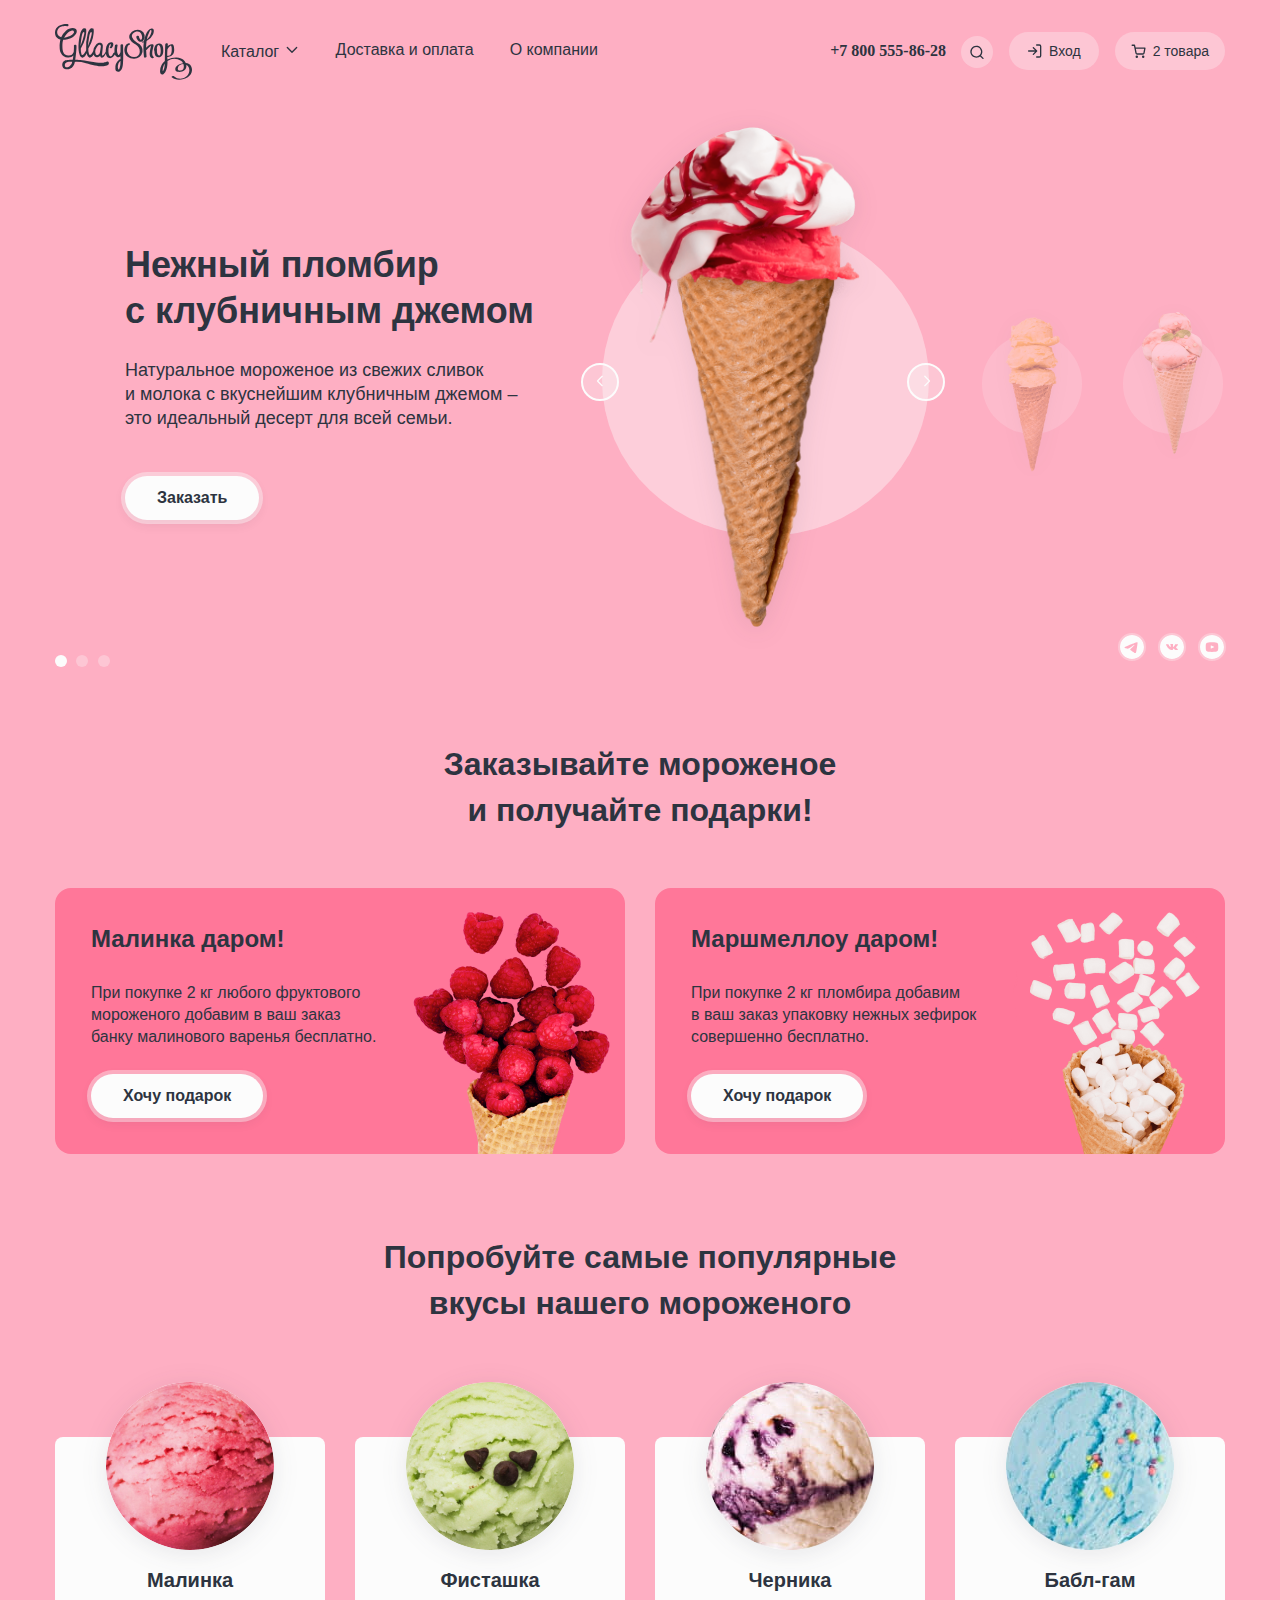
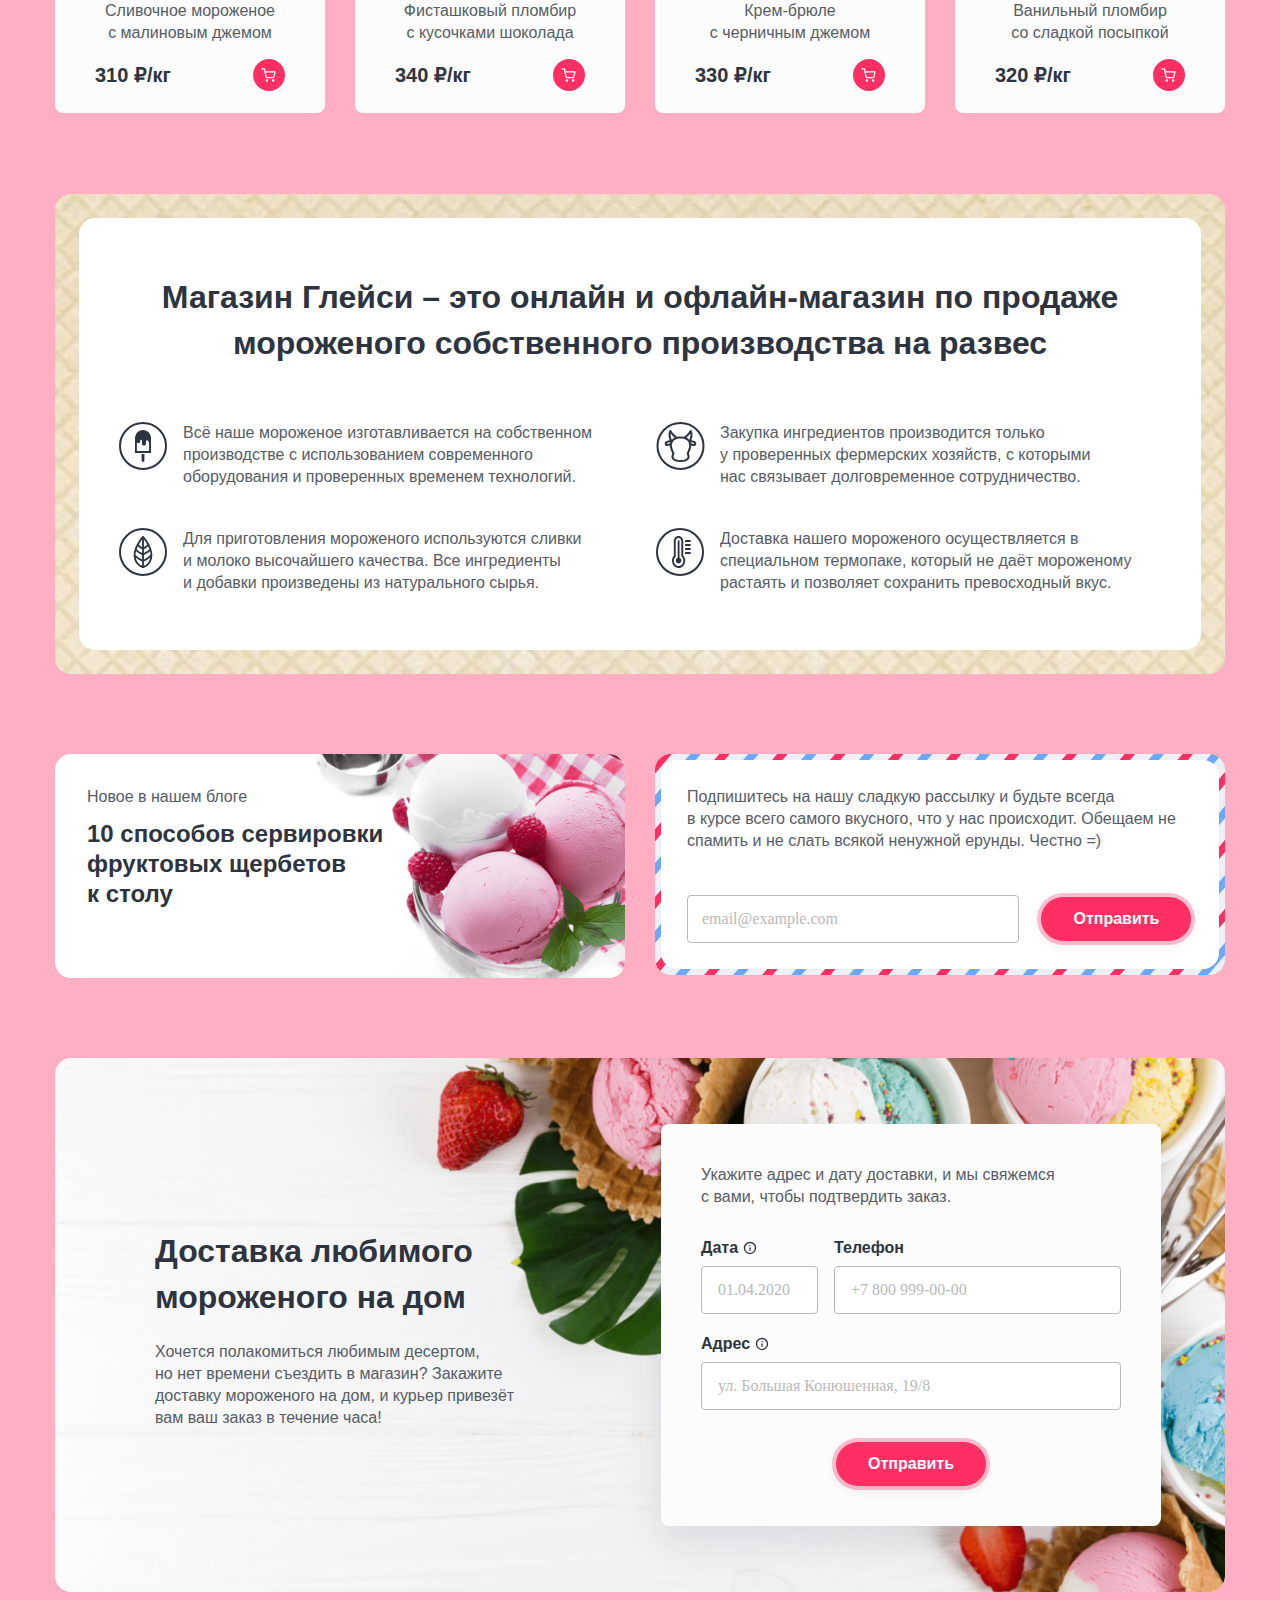
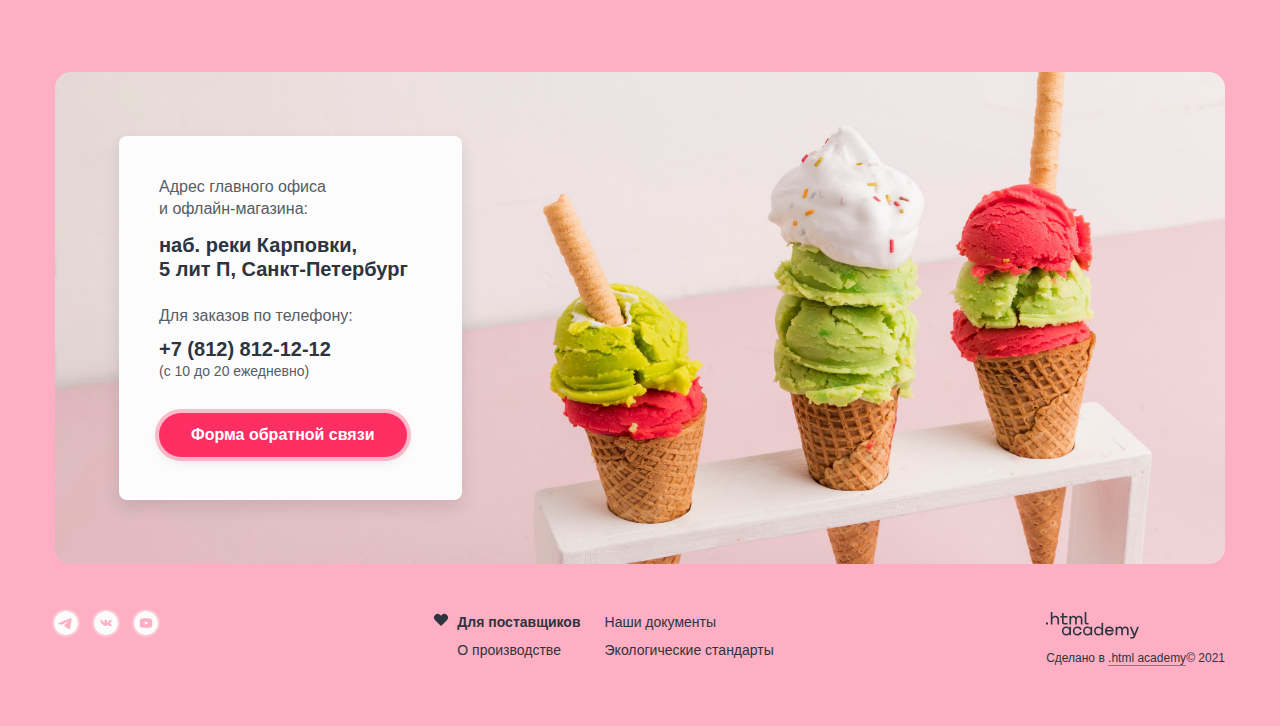
==== commit 25b7d3da: "Merge pull request #5 from panterkacode/master" ====
--- a/index.html
+++ b/index.html
@@ -19,14 +19,13 @@
 
             <!--Добавить к каталогу класс navigation-link-catalog для отображения выпадающего меню-->
 
-            <a class="navigation-link navigation-link-catalog" href="catalog.html">
-              Каталог
+            <a class="navigation-link navigation-link-catalog" href="catalog.html">Каталог
               <svg xmlns="http://www.w3.org/2000/svg" class="catalog-arrow-down" width="16" height="17" fill="#2D3440" viewBox="0 0 16 17"><path fill="" fill-rule="evenodd" d="M3.808 7.053a.667.667 0 1 0-.943.943l4.66 4.66a.664.664 0 0 0 .955 0l4.661-4.66a.667.667 0 0 0-.942-.943l-4.196 4.195-4.195-4.195Z" clip-rule="evenodd"/></svg></a>
             <ul class="navigation-list-sub">
               <li class="navigation-item-sub">
                 <a class="navigation-link-sub" href="#" >Новинки</a>
-              </li>
-              <svg xmlns="http://www.w3.org/2000/svg" width="136" height="8" fill="none" viewBox="0 0 136 8"><path stroke="#B9B9B9" d="M16.5 3.5h103"/></svg>
+                <svg xmlns="http://www.w3.org/2000/svg" width="136" height="8" fill="none" viewBox="0 0 136 8"><path stroke="#B9B9B9" d="M16.5 3.5h103"/></svg>
+              </li>
               <li class="navigation-item-sub">
                 <a class="navigation-link-sub" href="catalog.html" >Сливочное</a>
               </li>
@@ -64,7 +63,7 @@
             </a>
             <div class="popover-search">
               <div class="popover-search-content">
-                <form action="" method="get">
+                <form action="https://echo.htmlacademy.ru/" method="get">
                   <input class="popover-search-field" name="search-popover" placeholder="Поиск по сайту" type="search">
                 </form>
               </div>
@@ -88,6 +87,9 @@
                     </p>
                   </form>
                   <div class="login-footer">
+
+                    <!--Добавить кнопке класс login-button-loading для отображения кнопки при загрузке-->
+
                       <button class="button login-button button-red" type="submit">Войти</button>
                     <ul class="popover-login-link">
                       <li class="login-link"><a href="#">Забыли пароль?</a></li>
@@ -162,6 +164,7 @@
           <h1 class="visually-hidden">Магазин Глейси</h1>
         </section>
         <section class="best-products slider">
+          <h2 class="visually-hidden">Лучшие продукты магазина</h2>
           <div class="slider__items">
             <div class="slider__description">
               <div class="slider__item active">
@@ -212,6 +215,7 @@
           </div>
           <footer class="best-product-footer">
             <section class="best-product-social">
+              <h2 class="visually-hidden">Ссылки на социальные сети</h2>
               <ul class="best-product-social-list">
                 <li class="best-product-social-item">
                   <a class="best-product-social-link social-tg" href="https://t.me/htmlacademy">
@@ -315,8 +319,8 @@
           </ul>
         </section>
         <section class="about">
+          <h2 class="visually-hidden">О магазине Глейси</h2>
           <div class="about-wrapper">
-            <h2 class="visually-hidden">О магазине Глейси</h2>
             <h3 class="about-title page-title title-center">Магазин Глейси – это онлайн и офлайн-магазин по продаже мороженого собственного производства на развес</h3>
             <ul class="about-list">
               <li class="about-item">
@@ -350,8 +354,8 @@
             </a>
           </article>
           <section class="newsletter">
+            <h2 class="visually-hidden">Подписка на рассылку</h2>
             <div class="newsletter-wrapper">
-              <h2 class="visually-hidden">Подписка на рассылку</h2>
               <p class="description newsletter-description">Подпишитесь на нашу сладкую рассылку и будьте всегда <br>
                 в курсе всего самого вкусного, что у нас происходит. Обещаем не спамить и не слать всякой ненужной ерунды. Честно =)</p>
               <form action="https://echo.htmlacademy.ru/" method="post">
@@ -370,9 +374,10 @@
           </section>
         </div>
         <section class="delivery">
+          <h2 class="visually-hidden">Доставка мороженого на дом</h2>
           <div class="delivery-about">
             <h2 class="page-title delivery-title">Доставка любимого мороженого на дом</h2>
-            <p class="description">Хочется полакомиться любимым десертом, но нет времени съездить в магазин? Закажите доставку мороженого на дом, и курьер привезёт вам ваш заказ в течение часа!</p>
+            <p class="description">Хочется полакомиться любимым десертом, <br> но нет времени съездить в магазин? Закажите доставку мороженого на дом, и курьер привезёт вам ваш заказ в течение часа!</p>
           </div>
           <div class="delivery-data">
             <div class="delivery-data-wrapper">
@@ -384,7 +389,7 @@
                     <label class="form-label" for="delivery-date">Дата</label>
                     <span class="tooltip">
                       <button class="tooltip-toggle" type="button" aria-labelledby="tooltip-label-date">
-                        <svg xmlns="http://www.w3.org/2000/svg" width="14" height="14" fill="none" viewBox="0 0 14 14"><path fill="#2D3440" fill-rule="evenodd" d="M7 2.125a4.875 4.875 0 1 0 0 9.75 4.875 4.875 0 0 0 0-9.75ZM.792 7a6.209 6.209 0 1 1 12.417 0A6.209 6.209 0 0 1 .792 7ZM7 6.333c.368 0 .667.299.667.667v2.217a.667.667 0 0 1-1.334 0V7c0-.368.299-.667.667-.667Zm0-2.216A.667.667 0 0 0 7 5.45h.006a.667.667 0 0 0 0-1.333H7Z" clip-rule="evenodd"/><defs><clipPath id="a"><path fill="#fff" d="M0 0h14v14H0z"/></clipPath></defs></svg>
+                        <svg xmlns="http://www.w3.org/2000/svg" width="14" height="14" fill="none" viewBox="0 0 14 14"><path fill="#2D3440" fill-rule="evenodd" d="M7 2.125a4.875 4.875 0 1 0 0 9.75 4.875 4.875 0 0 0 0-9.75ZM.792 7a6.209 6.209 0 1 1 12.417 0A6.209 6.209 0 0 1 .792 7ZM7 6.333c.368 0 .667.299.667.667v2.217a.667.667 0 0 1-1.334 0V7c0-.368.299-.667.667-.667Zm0-2.216A.667.667 0 0 0 7 5.45h.006a.667.667 0 0 0 0-1.333H7Z" clip-rule="evenodd"/><defs><clipPath id="ad"><path fill="#fff" d="M0 0h14v14H0z"/></clipPath></defs></svg>
                       </button>
                       <span class="tooltip-text" role="tooltip" id="tooltip-label-date">Укажите дату доставки</span>
                     </span>
@@ -408,7 +413,7 @@
                   </label>
                   <span class="tooltip">
                     <button class="tooltip-toggle" type="button" aria-labelledby="tooltip-label-address">
-                      <svg xmlns="http://www.w3.org/2000/svg" width="14" height="14" fill="none" viewBox="0 0 14 14"><path fill="#2D3440" fill-rule="evenodd" d="M7 2.125a4.875 4.875 0 1 0 0 9.75 4.875 4.875 0 0 0 0-9.75ZM.792 7a6.209 6.209 0 1 1 12.417 0A6.209 6.209 0 0 1 .792 7ZM7 6.333c.368 0 .667.299.667.667v2.217a.667.667 0 0 1-1.334 0V7c0-.368.299-.667.667-.667Zm0-2.216A.667.667 0 0 0 7 5.45h.006a.667.667 0 0 0 0-1.333H7Z" clip-rule="evenodd"/><defs><clipPath id="a"><path fill="#fff" d="M0 0h14v14H0z"/></clipPath></defs></svg>
+                      <svg xmlns="http://www.w3.org/2000/svg" width="14" height="14" fill="none" viewBox="0 0 14 14"><path fill="#2D3440" fill-rule="evenodd" d="M7 2.125a4.875 4.875 0 1 0 0 9.75 4.875 4.875 0 0 0 0-9.75ZM.792 7a6.209 6.209 0 1 1 12.417 0A6.209 6.209 0 0 1 .792 7ZM7 6.333c.368 0 .667.299.667.667v2.217a.667.667 0 0 1-1.334 0V7c0-.368.299-.667.667-.667Zm0-2.216A.667.667 0 0 0 7 5.45h.006a.667.667 0 0 0 0-1.333H7Z" clip-rule="evenodd"/><defs><clipPath id="at"><path fill="#fff" d="M0 0h14v14H0z"/></clipPath></defs></svg>
                     </button>
                     <span class="tooltip-text" role="tooltip" id="tooltip-label-address">Введите название улицы, дома и квартиры</span>
                   </span>
@@ -439,6 +444,7 @@
     </main>
     <footer class="page-footer">
       <section class="social-contacts">
+        <h2 class="visually-hidden">Ссылки на социальные сети</h2>
         <ul class="social-list">
           <li class="social-item">
             <a class="social-link social-tg" href="https://t.me/htmlacademy">
@@ -461,6 +467,7 @@
         </ul>
       </section>
       <section class="suppliers">
+        <h2 class="visually-hidden">Дополнительная информация</h2>
         <ul class="navigation-list navigation-list-suppliers">
           <li class="navigation-item suppliers-item">
             <a class="navigation-link-footer for-suppliers" href=""><svg xmlns="http://www.w3.org/2000/svg" class="heart" width="16" height="16" fill="none" viewBox="0 0 16 16"><path fill="#2D3440" d="M13.89 2.994a3.667 3.667 0 0 0-5.186 0l-.706.707-.707-.707a3.668 3.668 0 0 0-5.187 5.187l.707.707 5.187 5.187 5.186-5.187.707-.707a3.667 3.667 0 0 0 0-5.187Z"/></svg>
--- a/styles/styles.css
+++ b/styles/styles.css
@@ -371,6 +371,7 @@
   display: flex;
   justify-content: space-between;
   align-items: flex-start;
+  margin-top: -8px;
 }
 
 .navigation-link {
@@ -417,6 +418,7 @@
   align-items: center;
   justify-content: center;
   border: 2px solid transparent;
+  margin-top: 4px;
 }
 
 .navigation-link-search:hover{
@@ -456,6 +458,7 @@
   border: 1px solid #B9B9B9;
   border-radius: 4px;
   background-color: #fff;
+  font-size: 16px;
 }
 
 .popover-search-field::placeholder{
@@ -615,6 +618,11 @@
   color: #FCFCFC;
 }
 
+li.navigation-item:hover .navigation-link-catalog{
+  background-color: #FF4A78;
+  color: #FCFCFC;
+}
+
 .navigation-link-sub{
   padding: 6px 10px 6px 16px;
   display: block;
@@ -670,6 +678,8 @@
 
 .goods{
   display: inline-block;
+  margin-top: 2px;
+  margin-bottom: 2px;
 }
 
 .navigation-link-basket:hover{
@@ -811,6 +821,7 @@
 
 .description{
   color: #565C66;
+  margin: 0;
 }
 
 .description-about{
@@ -1002,6 +1013,8 @@
   font-style: normal;
   font-weight: 700;
   line-height: 20px;
+  display: block;
+  margin-top: -8px;
 }
 
 .best-product-description {
@@ -1125,6 +1138,7 @@
 .price-and-basket{
   display: flex;
   justify-content: space-between;
+  margin-top: 19px;
 }
 
 .about {
@@ -1180,8 +1194,9 @@
   background: url("../images/background/background-5.jpg"), no-repeat;
   background-position: center;
   width: 570px;
-  padding: 18px 235px 49px 32px;
+  padding: 33px 235px 49px 32px;
   margin-right: 30px;
+  min-height: 224px;
 }
 
 .new-in-blog-title {
@@ -1304,8 +1319,8 @@
 }
 
 .delivery-title {
-  margin-top: 23px;
-  margin-bottom: 5px;
+  margin-top: 7px;
+  margin-bottom: 21px;
 }
 
 .delivery-about {
@@ -1453,7 +1468,7 @@
 }
 
 .address-title {
-  font-family: "Inter" sans-serif;
+  font-family: "Inter", sans-serif;
   font-size: 16px;
   font-style: normal;
   font-weight: 400;
@@ -1563,7 +1578,7 @@
   display: grid;
   grid-template-columns: max-content auto;
   gap: 8px 0;
-  max-width: 1171;
+  max-width: 1171px;
 }
 
 .suppliers {
@@ -1613,7 +1628,7 @@
 }
 
 .range-wrapper-inputs{
-  margin-bottom: 8px;
+  margin-bottom: 10px;
   margin-right: 31px;
 }
 
@@ -1623,7 +1638,7 @@
   height: 36px;
   width: 196px;
   padding-top: 17px;
-  padding-left: 16px;
+  padding-left: 18px;
 }
 
 .range-scale{
@@ -1664,16 +1679,16 @@
 
 button.range-toggle:focus-visible{
   background-image: radial-gradient(#2D3440 2px, #FCFCFC 2px);
-  box-shadow: inset 2px solid #2D3440;
+  box-shadow: inset 0 0 0 0 #2D3440;
 }
 
 .toggle-max{
-  right: -4px;
+  right: -9px;
   left: auto;
 }
 
 .toggle-min{
-  left: -12px;
+  left: -7px;
 }
 
 .range-wrapper-inputs {
@@ -1683,8 +1698,16 @@
 
 .catalog-filter-label {
   display: flex;
+  margin-right: -5px;
+  margin-top: 0;
+  margin-left: 8px;
+}
+
+.catalog-filter-item-radio{
   margin-right: 5px;
-}
+  margin-top: -2px;
+}
+
 .range-input {
   width: 30px;
   padding: 0 2px;
@@ -1725,7 +1748,7 @@
   margin-right: 28px;
 }
 
-.breadcrumbs-item:not(:last-child)::after{
+.breadcrumbs-item::before{
   content: "";
   position: absolute;
   right: -18px;
@@ -1767,20 +1790,24 @@
   margin: 0;
   margin-top: 10px;
   margin-right: -5px;
+  display: flex;
+  align-items: center;
 }
 
 .catalog-filter-list-fillers{
   padding: 9px 24px;
-  padding-right: 13px;
+  padding-right: 0;
+  padding-left: 45px;
 }
 
 .catalog-filter-list-radio{
   padding: 8px 24px;
   padding-right: 2px;
+  padding-left: 46px;
 }
 
 .catalog-filter-title{
-  margin-left: 9px;
+  margin-left: 19px;
 }
 
 .select-control{
@@ -1790,13 +1817,14 @@
   -webkit-appearance: none;
   -moz-appearance: none;
   appearance: none;
-  padding-right: 63px;
+  padding-right: 58px;
   background-image: url("../images/arrow-down.svg");
   background-repeat: no-repeat;
-  background-position: 174px 8px;
+  background-position: 166px 8px;
   background-size: 16px 16px;
   height: 36px;
   cursor: pointer;
+  padding-top: 7px;
 }
 
 .button-light {
@@ -1814,7 +1842,7 @@
   cursor: pointer;
   margin-bottom: 16px;
   margin-right: 14px;
-  margin-left: -4px;
+  margin-left: -9px;
 }
 
 .button-light:hover{
@@ -1836,7 +1864,7 @@
 .catalog-form {
   display: flex;
   flex-wrap: wrap;
-  margin-bottom: 23px;
+  margin-bottom: 30px;
   align-items: flex-end;
 }
 
@@ -1848,8 +1876,8 @@
 .control-fillers{
   position: relative;
   display: block;
-  padding-left: 3px;
-  padding-right: 0;
+  padding-left: 0;
+  padding-right: 31px;
 }
 
 .control-label{
@@ -1860,6 +1888,9 @@
   display: inline-block;
   margin-right: 8px;
   cursor: pointer;
+  position: absolute;
+  top: 2px;
+  left: -21px;
 }
 
 .control-mark:last-child{
@@ -1892,6 +1923,9 @@
   width: 16px;
   height: 16px;
   cursor: pointer;
+  position: absolute;
+  top: 1px;
+  left: -19px;
 }
 
 .radio-mark-null{
@@ -1907,7 +1941,9 @@
 }
 
 .control{
-  margin-right: 21px;
+  margin-right: 31px;
+  position: relative;
+  padding-left: 8px;
 }
 
 .radio-mark-checked{
@@ -1970,8 +2006,8 @@
 .pagination-area {
   display: flex;
   margin: 41px 0;
-  margin-top: 57px;
-  margin-bottom: 76px;
+  margin-top: 63px;
+  margin-bottom: 81px;
   padding-left: 489px;
   width: 100%;
 }
@@ -1981,6 +2017,20 @@
   border: none;
   color: #2D3440;
   cursor: pointer;
+}
+
+.pagination-show-more-loading{
+  padding-right: 54px;
+  background-image: url("../images/spinner-black.svg");
+  background-repeat: no-repeat;
+  background-position: 155px 15px;
+}
+
+.login-button-loading{
+  padding-right: 54px;
+  background-image: url("../images/spinner.svg");
+  background-repeat: no-repeat;
+  background-position: 94px 15px;
 }
 
 .pagination {
@@ -2003,6 +2053,8 @@
   display: block;
   text-align: center;
   line-height: 20px;
+  margin-right: -1px;
+  margin-top: -2px;
 }
 
 .pagination-current{
@@ -2027,6 +2079,7 @@
   display: block;
   width: 24px;
   margin-right: 8px;
+  cursor: pointer;
 }
 
 .pagination-next{
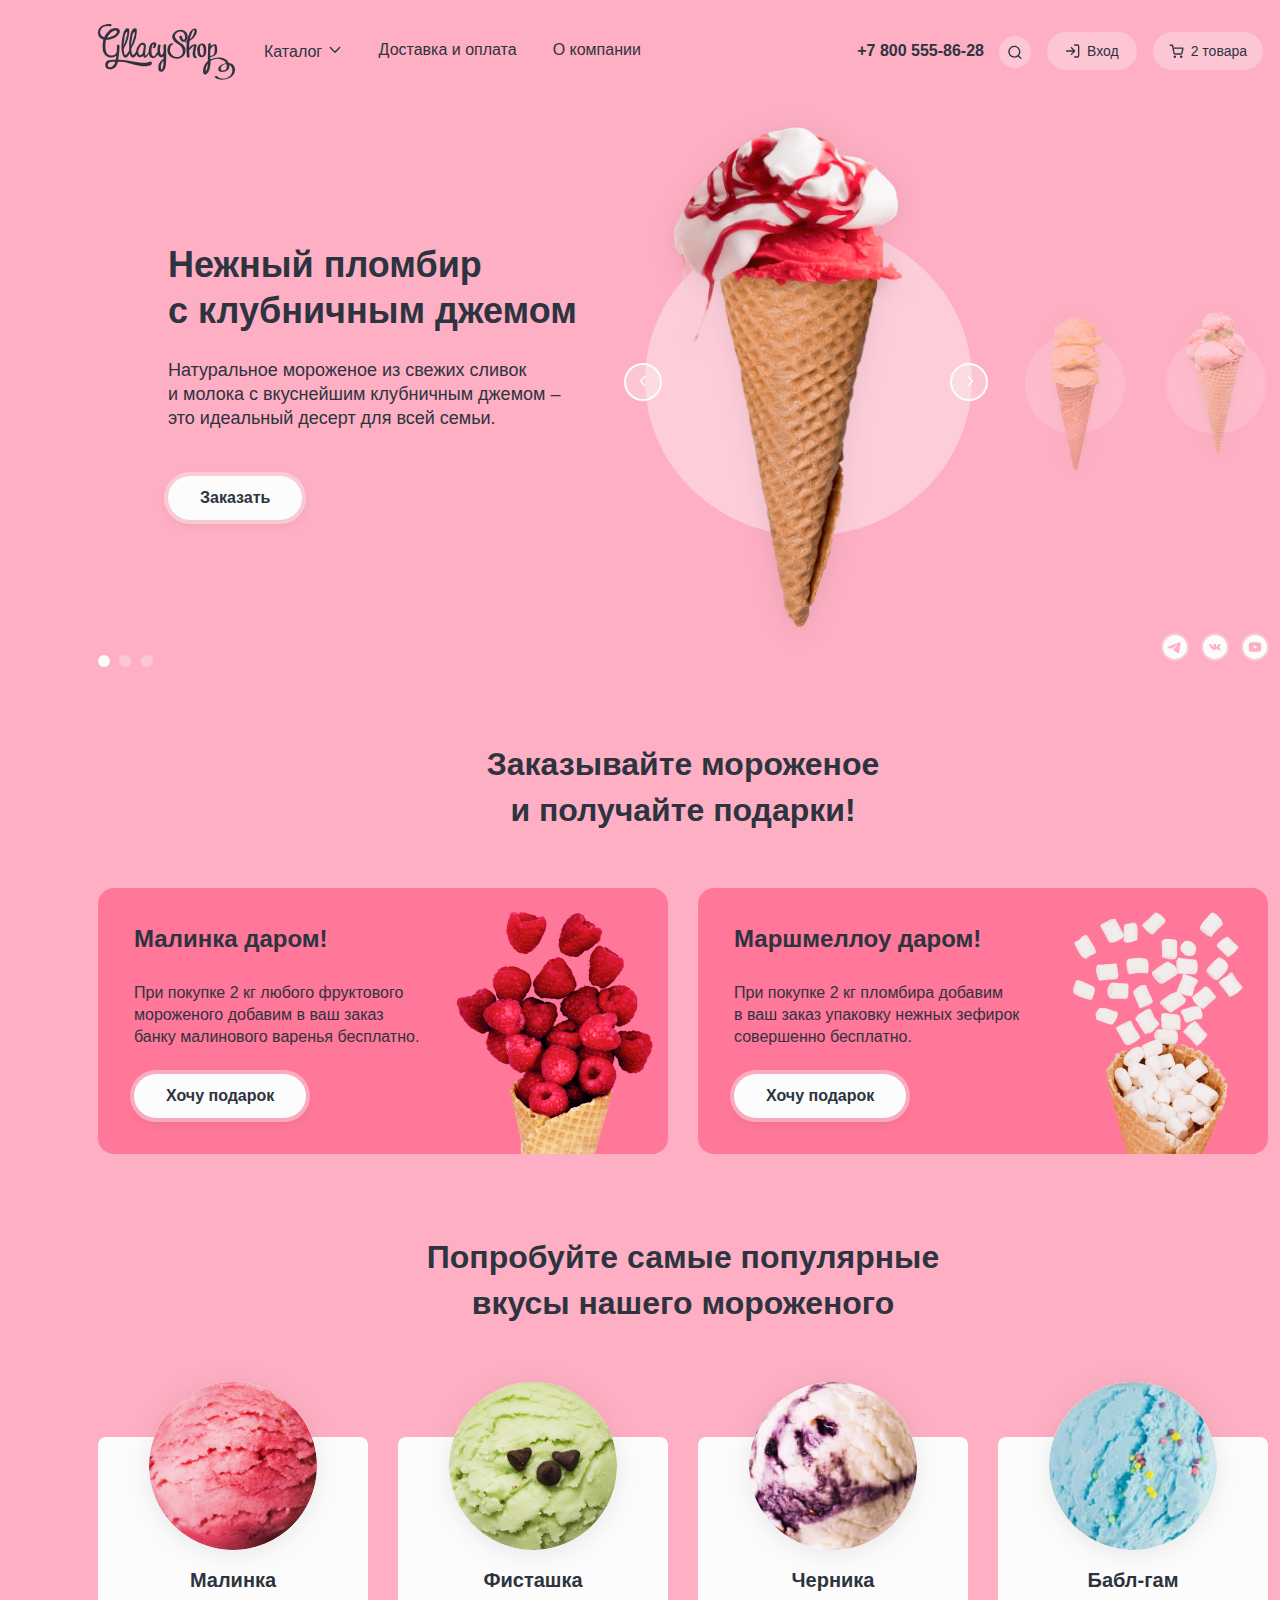
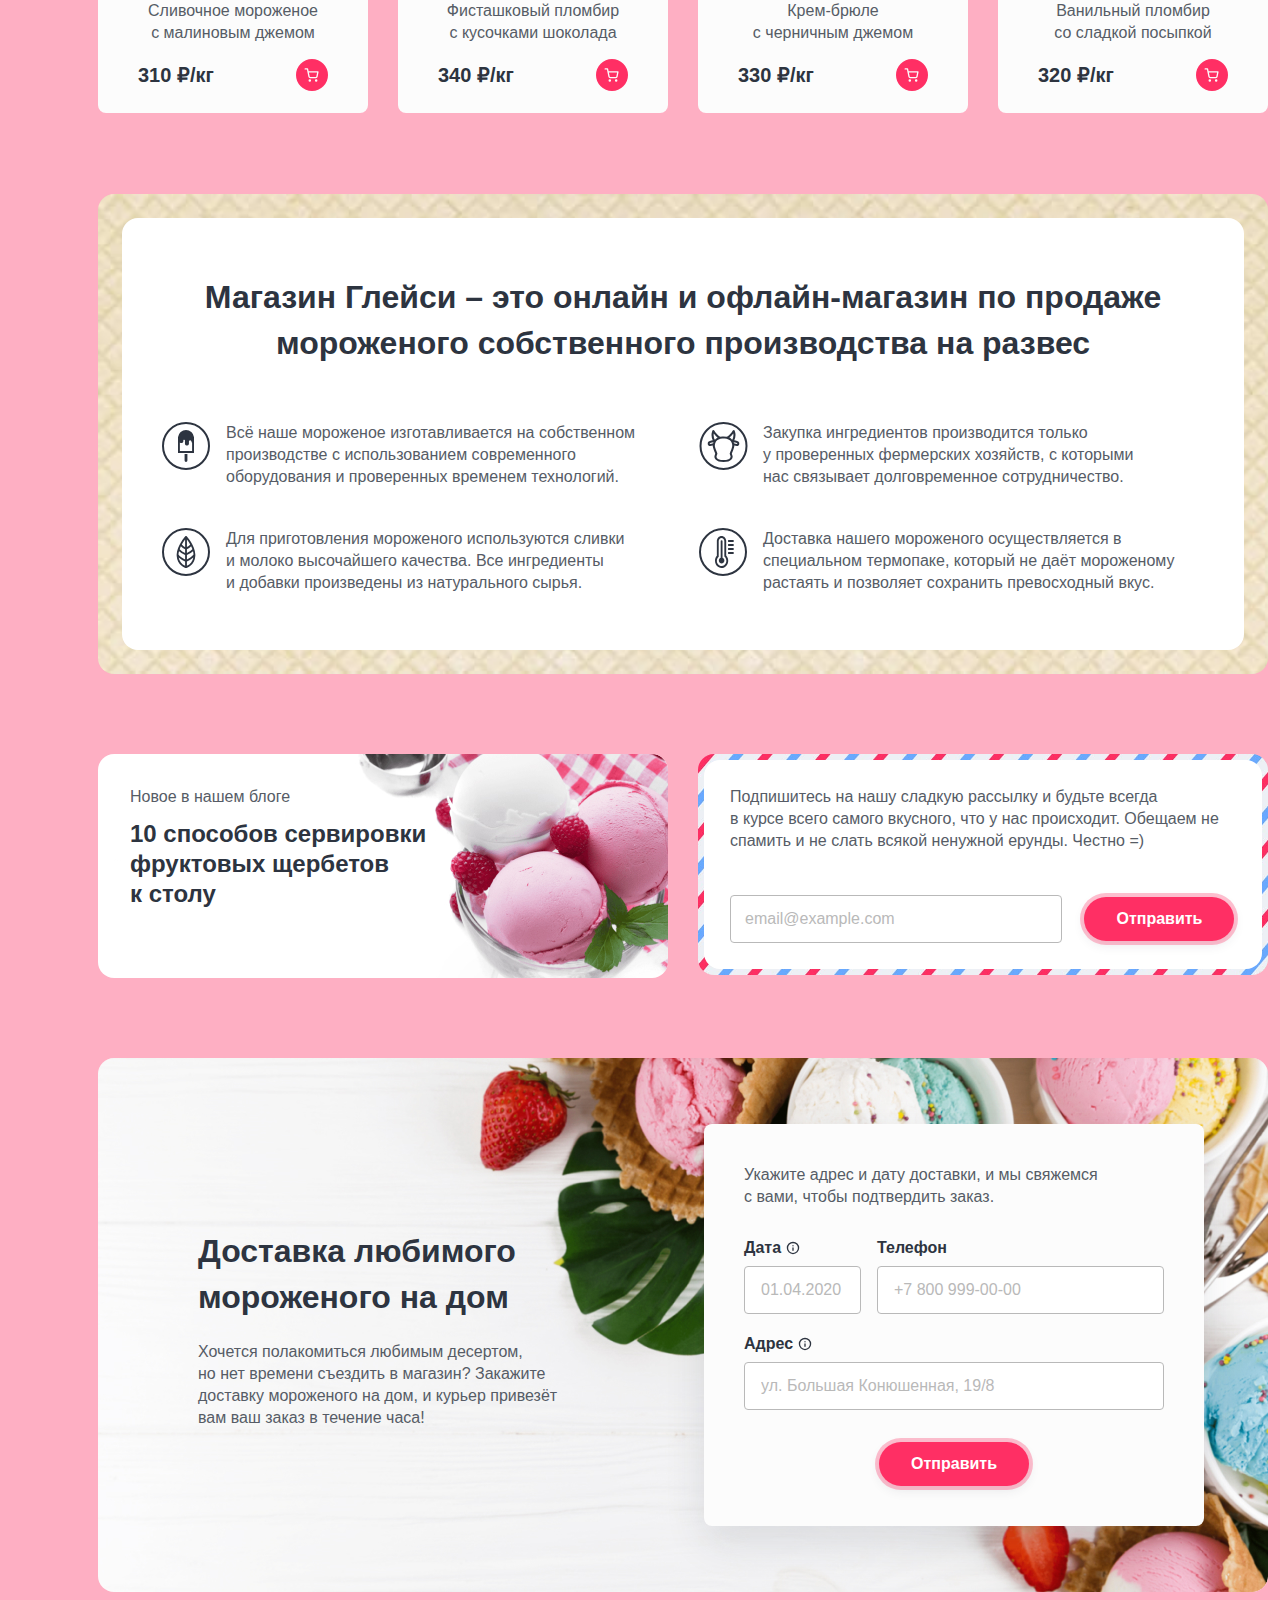
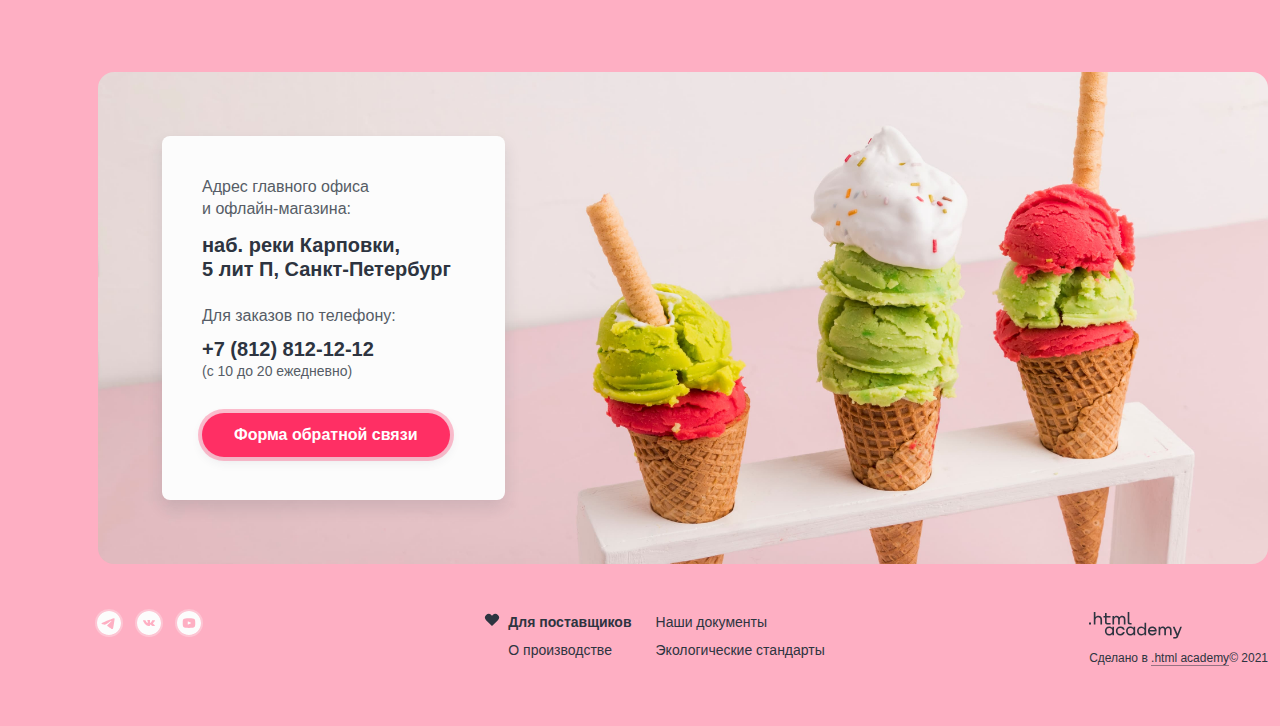
==== commit 89524a0e: "Merge pull request #7 from panterkacode/master" ====
--- a/index.html
+++ b/index.html
@@ -1,527 +1,714 @@
 <!DOCTYPE html>
 <html lang="ru">
-  <head>
-    <meta charset="utf-8">
-    <title>HTML Academy: Глейси</title>
-    <link rel="stylesheet" href="styles/styles.css">
-  </head>
+
+<head>
+  <meta charset="utf-8">
+  <title>HTML Academy: Глейси</title>
+  <link rel="stylesheet" href="styles/styles.css">
+</head>
 
 <!--Добавить к body классы slider-2 и slider-3 для изменения цвета фона-->
 
-  <body class="slider-1">
-    <header class="page-header">
-      <nav class="navigation">
-        <a class="main-logo" href="#">
-          <img src="images/gllacy-logo.svg" width="137" height="56" alt="Логотип Глейси">
-        </a>
-        <ul class="navigation-list">
-          <li class="navigation-item">
-
-            <!--Добавить к каталогу класс navigation-link-catalog для отображения выпадающего меню-->
-
-            <a class="navigation-link navigation-link-catalog" href="catalog.html">Каталог
-              <svg xmlns="http://www.w3.org/2000/svg" class="catalog-arrow-down" width="16" height="17" fill="#2D3440" viewBox="0 0 16 17"><path fill="" fill-rule="evenodd" d="M3.808 7.053a.667.667 0 1 0-.943.943l4.66 4.66a.664.664 0 0 0 .955 0l4.661-4.66a.667.667 0 0 0-.942-.943l-4.196 4.195-4.195-4.195Z" clip-rule="evenodd"/></svg></a>
-            <ul class="navigation-list-sub">
-              <li class="navigation-item-sub">
-                <a class="navigation-link-sub" href="#" >Новинки</a>
-                <svg xmlns="http://www.w3.org/2000/svg" width="136" height="8" fill="none" viewBox="0 0 136 8"><path stroke="#B9B9B9" d="M16.5 3.5h103"/></svg>
+<body class="slider-1">
+  <header class="page-header">
+    <nav class="navigation">
+      <a class="main-logo" href="#">
+        <img src="images/gllacy-logo.svg" width="137" height="56" alt="Логотип Глейси">
+      </a>
+      <ul class="navigation-list">
+        <li class="navigation-item">
+
+          <!--Добавить к каталогу класс navigation-link-catalog для отображения выпадающего меню-->
+
+          <a class="navigation-link navigation-link-catalog link" href="catalog.html">Каталог
+            <svg xmlns="http://www.w3.org/2000/svg" class="catalog-arrow-down" width="16" height="17" fill="#2D3440"
+              viewBox="0 0 16 17">
+              <path fill="" fill-rule="evenodd"
+                d="M3.808 7.053a.667.667 0 1 0-.943.943l4.66 4.66a.664.664 0 0 0 .955 0l4.661-4.66a.667.667 0 0 0-.942-.943l-4.196 4.195-4.195-4.195Z"
+                clip-rule="evenodd" />
+            </svg></a>
+          <ul class="navigation-list-sub">
+            <li class="navigation-item-sub">
+              <a class="navigation-link-sub link" href="#">Новинки</a>
+              <svg xmlns="http://www.w3.org/2000/svg" width="136" height="8" fill="none" viewBox="0 0 136 8">
+                <path stroke="#B9B9B9" d="M16.5 3.5h103" />
+              </svg>
+            </li>
+            <li class="navigation-item-sub">
+              <a class="navigation-link-sub link" href="catalog.html">Сливочное</a>
+            </li>
+            <li class="navigation-item-sub">
+              <a class="navigation-link-sub link" href="#">Щербеты</a>
+            </li>
+            <li class="navigation-item-sub">
+              <a class="navigation-link-sub link" href="#">Фруктовый лед</a>
+            </li>
+            <li class="navigation-item-sub">
+              <a class="navigation-link-sub link" href="#">Мелорин</a>
+            </li>
+          </ul>
+        </li>
+        <li class="navigation-item">
+          <a class="navigation-link link" href="delivery-and-payment.html">Доставка и оплата</a>
+        </li>
+        <li class="navigation-item">
+          <a class="navigation-link link" href="about.html">О компании</a>
+        </li>
+      </ul>
+      <address class="contacts-address">
+        <a class="contacts-phone-header link" href="tel:+78005558628">+7 800 555-86-28</a>
+      </address>
+      <ul class="navigation-list navigation-list-icon">
+        <li class="navigation-item-icon">
+
+          <!--Добавить ссылке класс icon-red для отображения красных кнопок-->
+
+          <a class="navigation-link-icon navigation-link-search link" href="#">
+            <span class="visually-hidden">
+              Поиск
+            </span>
+            <svg xmlns="http://www.w3.org/2000/svg" class="navigation-icon" width="16" height="17" fill="none"
+              viewBox="0 0 16 17">
+              <path fill="#2D3440" fill-rule="evenodd"
+                d="M2.663 8.188a4.667 4.667 0 1 1 8.028 3.237.67.67 0 0 0-.123.124 4.667 4.667 0 0 1-7.904-3.361Zm8.412 4.688a6 6 0 1 1 .943-.943l2.45 2.45a.667.667 0 1 1-.943.943l-2.45-2.45Z"
+                clip-rule="evenodd" />
+            </svg>
+          </a>
+          <div class="popover-search">
+            <div class="popover-search-content">
+              <form action="https://echo.htmlacademy.ru/" method="get">
+                <input class="popover-search-field" name="search-popover" placeholder="Поиск по сайту" type="search">
+              </form>
+            </div>
+          </div>
+        </li>
+        <li class="navigation-item-icon">
+          <a class="navigation-link-icon navigation-link-login link" href="#">
+            <svg xmlns="http://www.w3.org/2000/svg" class="navigation-icon" width="16" height="17" fill="none"
+              viewBox="0 0 16 17">
+              <path fill="#2D3440" fill-rule="evenodd"
+                d="M9 2.525c0-.369.298-.667.667-.667h2.666a2 2 0 0 1 2 2v9.333a2 2 0 0 1-2 2H9.667a.667.667 0 0 1 0-1.333h2.666A.667.667 0 0 0 13 13.19V3.858a.666.666 0 0 0-.667-.667H9.667A.667.667 0 0 1 9 2.525ZM5.862 4.72c.26-.26.682-.26.943 0l3.329 3.329a.69.69 0 0 1 .129.177.664.664 0 0 1-.13.774l-3.328 3.33a.667.667 0 1 1-.943-.944l2.195-2.195h-6.39a.667.667 0 1 1 0-1.333h6.39L5.862 5.663a.667.667 0 0 1 0-.943Z"
+                clip-rule="evenodd" />
+            </svg>
+            Вход</a>
+          <div class="popover-login">
+            <div class="popover-login-content">
+              <h2 class="popover-login-title">Личный кабинет</h2>
+              <form class="login-form" action="https://echo.htmlacademy.ru/" method="post">
+                <p class="field-group">
+                  <label for="login-email" class="visually-hidden">Email</label>
+                  <input class="login-form-field login-form-field-email" placeholder="email@example.com" type="email"
+                    name="login-email" id="login-email" required>
+                </p>
+                <p class="field-group">
+                  <label class="visually-hidden" for="login-password">Пароль</label>
+                  <input class="login-form-field" placeholder="Введите пароль" type="password" id="login-password"
+                    name="login-password" required>
+                </p>
+                <button class="button login-button button-red" type="submit">Войти</button>
+              </form>
+              <div class="login-footer">
+
+                <!--Добавить кнопке класс login-button-loading для отображения кнопки при загрузке-->
+
+                <ul class="popover-login-link">
+                  <li class="login-link"><a href="#">Забыли пароль?</a></li>
+                  <li class="login-link"><a href="#">Регистрация</a></li>
+                </ul>
+              </div>
+            </div>
+          </div>
+        </li>
+        <li class="navigation-item-icon">
+
+          <!--Добавить navigation-link-basket-none для отображения поповера с отсутствием товаров-->
+
+          <a class="navigation-link-icon navigation-link-basket link" href="#">
+            <span class="visually-hidden">Корзина</span>
+            <svg xmlns="http://www.w3.org/2000/svg" class="navigation-icon" width="16" height="17" fill="none"
+              viewBox="0 0 16 17">
+              <path fill="#2D3440" fill-rule="evenodd"
+                d="M1.167 2.108a.667.667 0 0 0 0 1.333h1.77l.468 2.336a.664.664 0 0 0 .011.053l.967 4.833a1.826 1.826 0 0 0 1.819 1.47h5.62a1.826 1.826 0 0 0 1.819-1.47l.001-.005.927-4.861a.667.667 0 0 0-.655-.792H4.611l-.473-2.361a.667.667 0 0 0-.654-.536H1.167Zm4.524 8.294-.813-4.064h8.23l-.775 4.067a.493.493 0 0 1-.492.395H6.183a.492.492 0 0 1-.492-.397Zm-1.134 3.961a1.246 1.246 0 1 1 2.492 0 1.246 1.246 0 0 1-2.492 0Zm6.374 0a1.246 1.246 0 1 1 2.491 0 1.246 1.246 0 0 1-2.491 0Z"
+                clip-rule="evenodd" />
+            </svg>
+            <div class="goods">2 товара</div>
+          </a>
+          <div class="popover-cart-none">
+            <div class="popover-cart-none-content">
+              <h2 class="popover-cart-none-title">Ваша корзина пока пуста</h2>
+            </div>
+          </div>
+          <div class="popover popover-cart">
+            <div class="popover-content">
+              <h2 class="popover-title">Корзина</h2>
+              <ul class="cart-items-list">
+                <li class="cart-item">
+                  <a class="popover-cart-link link" href="#">
+                    <img class="popover-cart-image" src="images/catalog/catalog-1.jpg" width="46" height="46"
+                      alt="Малинка">
+                  </a>
+                  <div class="cart-titles">
+                    <a class="popover-cart-link link" href="#">
+                      <h3 class="popover-cart-title">Малинка</h3>
+                      <span class="popover-cart-subtitle">1 кг х 310 ₽</span>
+                    </a>
+                  </div>
+                  <b class="popover-cart-price">310 ₽</b>
+                  <button class="cart-item-button" type="button">
+                    <svg xmlns="http://www.w3.org/2000/svg" class="popover-delete" width="16" height="16" fill="none"
+                      viewBox="0 0 16 16">
+                      <path fill="#2D3440" fill-rule="evenodd"
+                        d="M12.803 4.138a.667.667 0 1 0-.943-.943L8 7.056l-3.862-3.86a.667.667 0 1 0-.943.942L7.056 8l-3.86 3.861a.667.667 0 1 0 .942.943L8 8.942l3.861 3.861a.667.667 0 1 0 .943-.943L8.942 8l3.861-3.862Z"
+                        clip-rule="evenodd" />
+                    </svg>
+                    <span class="visually-hidden">Удалить</span>
+                  </button>
+                </li>
+                <li class="cart-item">
+                  <a class="popover-cart-link link" href="#">
+                    <img class="popover-cart-image" src="images/catalog/catalog-4.jpg" width="46" height="46"
+                      alt="Бабл-гам">
+                  </a>
+                  <div class="cart-titles">
+                    <a class="popover-cart-link link" href="#">
+                      <h3 class="popover-cart-title">Бабл-гам</h3>
+                      <span class="popover-cart-subtitle">1,5 кг х 320 ₽</span>
+                    </a>
+                  </div>
+                  <b class="popover-cart-price">480 ₽</b>
+                  <button class="cart-item-button" type="button">
+                    <svg xmlns="http://www.w3.org/2000/svg" class="popover-delete" width="16" height="16" fill="none"
+                      viewBox="0 0 16 16">
+                      <path fill="#2D3440" fill-rule="evenodd"
+                        d="M12.803 4.138a.667.667 0 1 0-.943-.943L8 7.056l-3.862-3.86a.667.667 0 1 0-.943.942L7.056 8l-3.86 3.861a.667.667 0 1 0 .942.943L8 8.942l3.861 3.861a.667.667 0 1 0 .943-.943L8.942 8l3.861-3.862Z"
+                        clip-rule="evenodd" />
+                    </svg>
+                    <span class="visually-hidden">Удалить</span>
+                  </button>
+                </li>
+              </ul>
+              <a class="popover-button button button-red link" href="#">Оформить заказ</a>
+              <span class="popover-total">Итого: 790 ₽</span>
+            </div>
+          </div>
+        </li>
+      </ul>
+    </nav>
+  </header>
+  <main class="main-index main-container">
+    <div class="page-container">
+      <section class="hero">
+        <h1 class="visually-hidden">Магазин Глейси</h1>
+      </section>
+      <section class="best-products slider">
+        <h2 class="visually-hidden">Лучшие продукты магазина</h2>
+        <div class="slider__items">
+          <div class="slider__description">
+
+            <!--Добавить для div класс active для смены слайдов-->
+
+            <div class="slider__item active">
+              <h3 class="best-product-card best-product-card-title page-title">Нежный пломбир с&nbsp;клубничным джемом
+              </h3>
+              <p class="best-product-description">Натуральное мороженое из свежих сливок <br>
+                и молока с вкуснейшим клубничным джемом – <br> это идеальный десерт для всей семьи.</p>
+            </div>
+            <div class="slider__item">
+              <h3 class="best-product-card best-product-card-title page-title">Сливочное мороженое со&nbsp;вкусом банана
+              </h3>
+              <p class="best-product-description">Сливочное мороженое с ярким банановым <br> вкусом подарит вам свежесть
+                и наслаждение <br> даже в самый жаркий летний день.</p>
+            </div>
+            <div class="slider__item">
+              <h3 class="best-product-card best-product-card-title page-title">Карамельный пломбир с&nbsp;маршмеллоу
+              </h3>
+              <p class="best-product-description">Необычный сладкий десерт с карамельным топпингом и кусочками зефира
+                завоюет <br> сердца сладкоежек всех возрастов.</p>
+            </div>
+
+            <!--Добавить ссылке класс button-white-loading для отображения кнопки ппри загрузке-->
+
+            <a class="best-product-card-button button-white link" href="#">Заказать</a>
+          </div>
+          <div class="slider__images">
+
+            <!--Добавить slider__image класс active для смены расположения картинок в слайдере-->
+
+            <div class="slider__image active">
+              <img class="product-slider-image product-card-image-active" src="images/ice-cream/ice-cream-1.png"
+                width="327" height="507" alt="Пломбир с клубничным джемом">
+            </div>
+            <div class="slider__image">
+              <img class="product-slider-image" src="images/ice-cream/ice-cream-2.png" width="312" height="507"
+                alt="Сливочное мороженое со вкусом банана">
+            </div>
+            <div class="slider__image">
+              <img class="product-slider-image" src="images/ice-cream/ice-cream-3.png" width="350" height="507"
+                alt="Карамельный пломбир с маршмеллоу">
+            </div>
+          </div>
+        </div>
+        <button type="button" class="pagination-slider pagination-right"><span class="visually-hidden">
+            Вперёд</span>
+          <svg xmlns="http://www.w3.org/2000/svg" class="pagination-slider-icon" width="17" height="16" fill="none"
+            viewBox="0 0 17 16">
+            <path fill="#FCFCFC" fill-rule="evenodd"
+              d="M9.71 13.135a.665.665 0 0 0 .94-.94l-4.2-4.201 4.2-4.202a.665.665 0 0 0-.94-.94L5.042 7.52l-.003.003c-.26.26-.26.681 0 .94l4.671 4.672Z"
+              clip-rule="evenodd" />
+          </svg>
+        </button>
+        <button type="button" class=" pagination-slider pagination-left"><span class="visually-hidden">
+            Назад</span>
+          <svg xmlns="http://www.w3.org/2000/svg" class="pagination-slider-icon" width="17" height="16" fill="none"
+            viewBox="0 0 17 16">
+            <path fill="#FCFCFC" fill-rule="evenodd"
+              d="M7.29 2.865a.665.665 0 1 0-.94.94l4.2 4.201-4.2 4.202a.665.665 0 0 0 .94.94l4.668-4.668.003-.003c.26-.26.26-.681 0-.94L7.29 2.864Z"
+              clip-rule="evenodd" />
+          </svg>
+        </button>
+        <div class="slider__nav">
+          <button aria-label="1" class="slider__button active" type="button"></button>
+          <button aria-label="2" class="slider__button" type="button"></button>
+          <button aria-label="3" class="slider__button" type="button"></button>
+        </div>
+        <footer class="best-product-footer">
+          <section class="best-product-social">
+            <h2 class="visually-hidden">Ссылки на социальные сети</h2>
+            <ul class="best-product-social-list">
+              <li class="best-product-social-item">
+                <a class="best-product-social-link social-tg link" href="https://t.me/htmlacademy">
+                  <svg xmlns="http://www.w3.org/2000/svg" class="social-icon-top" width="28" height="28" fill="none"
+                    viewBox="0 0 28 28">
+                    <path fill="#FCFCFC" fill-rule="evenodd"
+                      d="M26 14c0 6.627-5.373 12-12 12S2 20.627 2 14 7.373 2 14 2s12 5.373 12 12Zm-11.57-3.141c-1.167.485-3.5 1.49-6.998 3.014-.568.226-.866.447-.893.663-.046.366.412.51 1.034.705.085.027.173.054.263.084.613.199 1.437.432 1.865.441.389.008.823-.152 1.302-.48 3.268-2.207 4.955-3.322 5.061-3.346.075-.017.179-.039.249.024.07.062.063.18.056.212-.046.193-1.84 1.862-2.77 2.726-.29.269-.495.46-.537.504-.094.097-.19.19-.282.279-.57.548-.996.96.024 1.632.49.323.882.59 1.273.856.427.291.853.581 1.405.943.14.092.274.187.405.28.497.355.944.673 1.496.623.32-.03.652-.331.82-1.23.397-2.126 1.179-6.73 1.36-8.628a2.112 2.112 0 0 0-.02-.472.506.506 0 0 0-.172-.325c-.143-.117-.365-.142-.465-.14-.451.008-1.143.249-4.476 1.635Z"
+                      clip-rule="evenodd" />
+                    <rect width="26" height="26" x="1" y="1" stroke="#FCFCFC" stroke-opacity=".3" stroke-width="2"
+                      rx="13" />
+                  </svg>
+                  <span class="visually-hidden">Телеграм</span>
+                </a>
               </li>
-              <li class="navigation-item-sub">
-                <a class="navigation-link-sub" href="catalog.html" >Сливочное</a>
+              <li class="best-product-social-item">
+                <a class="best-product-social-link social-vk link" href="https://vk.com/htmlacademy">
+                  <svg xmlns="http://www.w3.org/2000/svg" class="social-icon-top" width="28" height="28" fill="none"
+                    viewBox="0 0 28 28">
+                    <path fill="#FCFCFC" fill-rule="evenodd"
+                      d="M26 14c0 6.627-5.373 12-12 12S2 20.627 2 14 7.373 2 14 2s12 5.373 12 12Zm-11.412 2.975h-.717s-1.582.083-2.976-1.188c-1.52-1.388-2.863-4.14-2.863-4.14s-.077-.18.007-.268c.095-.098.352-.104.352-.104l1.715-.01s.161.024.277.098a.476.476 0 0 1 .149.176s.277.615.644 1.17c.716 1.085 1.05 1.322 1.293 1.206.354-.17.248-1.533.248-1.533s.007-.495-.178-.716c-.143-.17-.414-.22-.533-.235-.096-.011.062-.207.267-.295.309-.133.854-.14 1.498-.135.501.005.645.032.842.074.455.096.44.405.41 1.07-.01.2-.02.43-.02.697 0 .06-.002.124-.004.19-.01.34-.023.73.233.876.132.074.453.011 1.256-1.185.381-.566.667-1.233.667-1.233s.062-.119.16-.17c.098-.052.232-.036.232-.036l1.805-.01s.542-.056.63.158c.091.226-.203.751-.94 1.612-.696.813-1.036 1.115-1.01 1.38.02.196.242.372.67.72.888.722 1.124 1.101 1.18 1.192a.447.447 0 0 0 .011.016c.398.578-.44.623-.44.623l-1.603.02s-.345.06-.798-.214c-.237-.142-.469-.375-.69-.597-.337-.339-.649-.652-.915-.578-.447.124-.433.967-.433.967s.004.18-.098.276c-.11.105-.328.126-.328.126Z"
+                      clip-rule="evenodd" />
+                    <rect width="26" height="26" x="1" y="1" stroke="#FCFCFC" stroke-opacity=".3" stroke-width="2"
+                      rx="13" />
+                  </svg>
+                  <span class="visually-hidden">Вконтакте</span>
+                </a>
               </li>
-              <li class="navigation-item-sub">
-                <a class="navigation-link-sub" href="#" >Щербеты</a>
-              </li>
-              <li class="navigation-item-sub">
-                <a class="navigation-link-sub" href="#" >Фруктовый лед</a>
-              </li>
-              <li class="navigation-item-sub">
-                <a class="navigation-link-sub" href="#" >Мелорин</a>
+              <li class="best-product-social-item">
+                <a class="best-product-social-link social-yt link" href="https://www.youtube.com/user/htmlacademyru">
+                  <svg xmlns="http://www.w3.org/2000/svg" class="social-icon-top" width="28" height="28" fill="none"
+                    viewBox="0 0 28 28">
+                    <path fill="#FCFCFC"
+                      d="m16.004 13.791-2.808-1.31c-.245-.114-.446.014-.446.285v2.468c0 .271.201.399.446.285l2.807-1.31c.246-.115.246-.303 0-.418ZM14 2C7.372 2 2 7.372 2 14s5.372 12 12 12 12-5.372 12-12S20.628 2 14 2Zm0 16.875c-6.143 0-6.25-.554-6.25-4.875S7.857 9.125 14 9.125c6.142 0 6.25.554 6.25 4.875s-.108 4.875-6.25 4.875Z" />
+                    <rect width="26" height="26" x="1" y="1" stroke="#FCFCFC" stroke-opacity=".3" stroke-width="2"
+                      rx="13" />
+                  </svg>
+                  <span class="visually-hidden">Ютуб</span>
+                </a>
               </li>
             </ul>
+          </section>
+        </footer>
+      </section>
+      <section class="promotion">
+        <h2 class="page-title promotion-main-title title-center">Заказывайте мороженое <br> и получайте подарки!</h2>
+        <ul class="promotion-list">
+          <li class="promotion-item promotion-item-raspberry">
+            <h3 class="promotion-title title">Малинка даром!</h3>
+            <p>При покупке 2 кг любого фруктового мороженого добавим в ваш заказ <br> банку малинового варенья
+              бесплатно.</p>
+
+            <!--Добавить ссылкам классы button-white-loading и promotion-button-loading для отображения кнопки ппри загрузке-->
+
+            <a class="promotion-button button-white link" href="#">Хочу подарок</a>
           </li>
-          <li class="navigation-item">
-            <a class="navigation-link" href="delivery-and-payment.html" >Доставка и оплата</a>
-          </li>
-          <li class="navigation-item">
-            <a class="navigation-link" href="about.html" >О компании</a>
+          <li class="promotion-item promotion-item-marshmallow">
+            <h3 class="promotion-title title">Маршмеллоу даром!</h3>
+            <p>При покупке 2 кг пломбира добавим <br> в ваш заказ упаковку нежных зефирок совершенно бесплатно.</p>
+            <a class="promotion-button button-white link" href="#">Хочу подарок</a>
           </li>
         </ul>
-        <address class="contacts-address">
-          <a class="contacts-phone-header" href="tel:+78005558628">+7 800 555-86-28</a>
-        </address>
-        <ul class="navigation-list navigation-list-icon">
-          <li class="navigation-item-icon">
-
-            <!--Добавить ссылке класс icon-red для отображения красных кнопок-->
-
-            <a class="navigation-link-icon navigation-link-search" href="#">
-              <span class="visually-hidden">
-                Поиск
-              </span>
-              <svg xmlns="http://www.w3.org/2000/svg" class="navigation-icon" width="16" height="17" fill="none" viewBox="0 0 16 17"><path fill="#2D3440" fill-rule="evenodd" d="M2.663 8.188a4.667 4.667 0 1 1 8.028 3.237.67.67 0 0 0-.123.124 4.667 4.667 0 0 1-7.904-3.361Zm8.412 4.688a6 6 0 1 1 .943-.943l2.45 2.45a.667.667 0 1 1-.943.943l-2.45-2.45Z" clip-rule="evenodd"/></svg>
+      </section>
+      <section class="product">
+        <h2 class="page-title popular-product-title title-center">Попробуйте самые популярные <br> вкусы нашего
+          мороженого</h2>
+        <ul class="product-list">
+          <li class="product-item product-card">
+            <a class="product-card-link link" href="#">
+              <img class="product-card-image" src="images/catalog/catalog-1.jpg" width="168" height="168" alt="Малинка">
+              <h3 class="product-card-title">Малинка</h3>
+              <p class="description product-card-description">Сливочное мороженое <br> с малиновым джемом</p>
             </a>
-            <div class="popover-search">
-              <div class="popover-search-content">
-                <form action="https://echo.htmlacademy.ru/" method="get">
-                  <input class="popover-search-field" name="search-popover" placeholder="Поиск по сайту" type="search">
-                </form>
-              </div>
+            <div class="price-and-basket">
+              <b class="product-card-price">310 ₽/кг</b>
+              <button class="product-card-button button-basket" type="button">
+                <svg xmlns="http://www.w3.org/2000/svg" class="product-card-icon" width="16" height="16" fill="none"
+                  viewBox="0 0 16 16">
+                  <path fill="#FCFCFC" fill-rule="evenodd"
+                    d="M1.167 1.25a.667.667 0 0 0 0 1.333h1.77l.468 2.336a.664.664 0 0 0 .011.053l.967 4.833a1.825 1.825 0 0 0 1.819 1.47h5.62a1.826 1.826 0 0 0 1.819-1.47l.001-.005.927-4.861a.667.667 0 0 0-.655-.792H4.611l-.473-2.361a.667.667 0 0 0-.654-.536H1.167ZM5.69 9.544 4.878 5.48h8.23l-.775 4.067a.492.492 0 0 1-.492.395H6.183a.492.492 0 0 1-.492-.397Zm-1.134 3.961a1.246 1.246 0 1 1 2.492 0 1.246 1.246 0 0 1-2.492 0Zm6.374 0a1.246 1.246 0 1 1 2.491 0 1.246 1.246 0 0 1-2.491 0Z"
+                    clip-rule="evenodd" />
+                </svg>
+                <span class="visually-hidden">В корзину</span>
+              </button>
             </div>
           </li>
-          <li class="navigation-item-icon">
-            <a class="navigation-link-icon navigation-link-login" href="#">
-              <svg xmlns="http://www.w3.org/2000/svg" class="navigation-icon" width="16" height="17" fill="none" viewBox="0 0 16 17"><path fill="#2D3440" fill-rule="evenodd" d="M9 2.525c0-.369.298-.667.667-.667h2.666a2 2 0 0 1 2 2v9.333a2 2 0 0 1-2 2H9.667a.667.667 0 0 1 0-1.333h2.666A.667.667 0 0 0 13 13.19V3.858a.666.666 0 0 0-.667-.667H9.667A.667.667 0 0 1 9 2.525ZM5.862 4.72c.26-.26.682-.26.943 0l3.329 3.329a.69.69 0 0 1 .129.177.664.664 0 0 1-.13.774l-3.328 3.33a.667.667 0 1 1-.943-.944l2.195-2.195h-6.39a.667.667 0 1 1 0-1.333h6.39L5.862 5.663a.667.667 0 0 1 0-.943Z" clip-rule="evenodd"/></svg>
-              Вход</a>
-              <div class="popover-login">
-                <div class="popover-login-content">
-                  <h2 class="popover-login-title">Личный кабинет</h2>
-                  <form class="login-form" action="https://echo.htmlacademy.ru/" method="post">
-                    <p class="field-group">
-                      <label for="login-email" class="visually-hidden">Email</label>
-                <input class="login-form-field login-form-field-email" placeholder="email@example.com" type="email" name="login-email" id="login-email" required>
-                    </p>
-                    <p class="field-group">
-                      <label class="visually-hidden" for="login-password">Пароль</label>
-                      <input class="login-form-field"  placeholder="Введите пароль" type="password" id="login-password" name="login-password" required>
-                    </p>
-                  </form>
-                  <div class="login-footer">
-
-                    <!--Добавить кнопке класс login-button-loading для отображения кнопки при загрузке-->
-
-                      <button class="button login-button button-red" type="submit">Войти</button>
-                    <ul class="popover-login-link">
-                      <li class="login-link"><a href="#">Забыли пароль?</a></li>
-                      <li class="login-link"><a href="#">Регистрация</a></li>
-                    </ul>
-                  </div>
-                </div>
-              </div>
+          <li class="product-item product-card">
+            <a class="product-card-link link" href="#">
+              <img class="product-card-image" src="images/catalog/catalog-2.jpg" width="168" height="168"
+                alt="Фисташка">
+              <h3 class="product-card-title">Фисташка</h3>
+              <p class="description product-card-description">Фисташковый пломбир <br> с кусочками шоколада</p>
+            </a>
+            <div class="price-and-basket">
+              <b class="product-card-price">340 ₽/кг</b>
+              <button class="product-card-button button-basket" type="button">
+                <svg xmlns="http://www.w3.org/2000/svg" class="product-card-icon" width="16" height="16" fill="none"
+                  viewBox="0 0 16 16">
+                  <path fill="#FCFCFC" fill-rule="evenodd"
+                    d="M1.167 1.25a.667.667 0 0 0 0 1.333h1.77l.468 2.336a.664.664 0 0 0 .011.053l.967 4.833a1.825 1.825 0 0 0 1.819 1.47h5.62a1.826 1.826 0 0 0 1.819-1.47l.001-.005.927-4.861a.667.667 0 0 0-.655-.792H4.611l-.473-2.361a.667.667 0 0 0-.654-.536H1.167ZM5.69 9.544 4.878 5.48h8.23l-.775 4.067a.492.492 0 0 1-.492.395H6.183a.492.492 0 0 1-.492-.397Zm-1.134 3.961a1.246 1.246 0 1 1 2.492 0 1.246 1.246 0 0 1-2.492 0Zm6.374 0a1.246 1.246 0 1 1 2.491 0 1.246 1.246 0 0 1-2.491 0Z"
+                    clip-rule="evenodd" />
+                </svg>
+                <span class="visually-hidden">В корзину</span>
+              </button>
+            </div>
           </li>
-          <li class="navigation-item-icon">
-
-            <!--Добавить navigation-link-basket-none для отображения поповера с отсутствием товаров-->
-
-            <a class="navigation-link-icon navigation-link-basket" href="#">
-              <span class="visually-hidden">Корзина</span>
-              <svg xmlns="http://www.w3.org/2000/svg" class="navigation-icon" width="16" height="17" fill="none" viewBox="0 0 16 17"><path fill="#2D3440" fill-rule="evenodd" d="M1.167 2.108a.667.667 0 0 0 0 1.333h1.77l.468 2.336a.664.664 0 0 0 .011.053l.967 4.833a1.826 1.826 0 0 0 1.819 1.47h5.62a1.826 1.826 0 0 0 1.819-1.47l.001-.005.927-4.861a.667.667 0 0 0-.655-.792H4.611l-.473-2.361a.667.667 0 0 0-.654-.536H1.167Zm4.524 8.294-.813-4.064h8.23l-.775 4.067a.493.493 0 0 1-.492.395H6.183a.492.492 0 0 1-.492-.397Zm-1.134 3.961a1.246 1.246 0 1 1 2.492 0 1.246 1.246 0 0 1-2.492 0Zm6.374 0a1.246 1.246 0 1 1 2.491 0 1.246 1.246 0 0 1-2.491 0Z" clip-rule="evenodd"/></svg>
-              <div class="goods">2 товара</div>
+          <li class="product-item product-card">
+            <a class="product-card-link link" href="#">
+              <img class="product-card-image" src="images/catalog/catalog-3.jpg" width="168" height="168" alt="Черника">
+              <h3 class="product-card-title">Черника</h3>
+              <p class="description product-card-description">Крем-брюле <br> с черничным джемом</p>
             </a>
-            <div class="popover-cart-none">
-              <div class="popover-cart-none-content">
-                <h2 class="popover-cart-none-title">Ваша корзина пока пуста</h2>
-              </div>
-            </div>
-            <div class="popover popover-cart">
-              <div class="popover-content">
-                <h2 class="popover-title">Корзина</h2>
-                <ul class="cart-items-list">
-                  <li class="cart-item">
-                    <a class="popover-cart-link" href="#">
-                      <img class="popover-cart-image" src="images/catalog/catalog-1.jpg" width="46" height="46" alt="Малинка">
-                    </a>
-                      <div class="cart-titles">
-                        <a class="popover-cart-link" href="#">
-                          <h3 class="popover-cart-title">Малинка</h3>
-                          <span class="popover-cart-subtitle">1 кг х 310 ₽</span>
-                        </a>
-                      </div>
-                    <b class="popover-cart-price">310 ₽</b>
-                    <button class="cart-item-button" type="button">
-                      <svg xmlns="http://www.w3.org/2000/svg" class="popover-delete" width="16" height="16" fill="none" viewBox="0 0 16 16"><path fill="#2D3440" fill-rule="evenodd" d="M12.803 4.138a.667.667 0 1 0-.943-.943L8 7.056l-3.862-3.86a.667.667 0 1 0-.943.942L7.056 8l-3.86 3.861a.667.667 0 1 0 .942.943L8 8.942l3.861 3.861a.667.667 0 1 0 .943-.943L8.942 8l3.861-3.862Z" clip-rule="evenodd"/></svg>
-                      <span class="visually-hidden">Удалить</span>
-                    </button>
-                  </li>
-                  <li class="cart-item">
-                    <a class="popover-cart-link" href="#">
-                      <img class="popover-cart-image" src="images/catalog/catalog-4.jpg" width="46" height="46" alt="Бабл-гам">
-                    </a>
-                    <div class="cart-titles">
-                      <a class="popover-cart-link" href="#">
-                        <h3 class="popover-cart-title">Бабл-гам</h3>
-                        <span class="popover-cart-subtitle">1,5 кг х 320 ₽</span>
-                      </a>
-                    </div>
-                    <b class="popover-cart-price">480 ₽</b>
-                    <button class="cart-item-button" type="button">
-                      <svg xmlns="http://www.w3.org/2000/svg" class="popover-delete" width="16" height="16" fill="none" viewBox="0 0 16 16"><path fill="#2D3440" fill-rule="evenodd" d="M12.803 4.138a.667.667 0 1 0-.943-.943L8 7.056l-3.862-3.86a.667.667 0 1 0-.943.942L7.056 8l-3.86 3.861a.667.667 0 1 0 .942.943L8 8.942l3.861 3.861a.667.667 0 1 0 .943-.943L8.942 8l3.861-3.862Z" clip-rule="evenodd"/></svg>
-                      <span class="visually-hidden">Удалить</span>
-                    </button>
-                  </li>
-                </ul>
-                <a class="popover-button button button-red" href="#">Оформить заказ</a>
-                <span class="popover-total">Итого: 790 ₽</span>
-              </div>
+            <div class="price-and-basket">
+              <b class="product-card-price">330 ₽/кг</b>
+              <button class="product-card-button button-basket" type="button">
+                <svg xmlns="http://www.w3.org/2000/svg" class="product-card-icon" width="16" height="16" fill="none"
+                  viewBox="0 0 16 16">
+                  <path fill="#FCFCFC" fill-rule="evenodd"
+                    d="M1.167 1.25a.667.667 0 0 0 0 1.333h1.77l.468 2.336a.664.664 0 0 0 .011.053l.967 4.833a1.825 1.825 0 0 0 1.819 1.47h5.62a1.826 1.826 0 0 0 1.819-1.47l.001-.005.927-4.861a.667.667 0 0 0-.655-.792H4.611l-.473-2.361a.667.667 0 0 0-.654-.536H1.167ZM5.69 9.544 4.878 5.48h8.23l-.775 4.067a.492.492 0 0 1-.492.395H6.183a.492.492 0 0 1-.492-.397Zm-1.134 3.961a1.246 1.246 0 1 1 2.492 0 1.246 1.246 0 0 1-2.492 0Zm6.374 0a1.246 1.246 0 1 1 2.491 0 1.246 1.246 0 0 1-2.491 0Z"
+                    clip-rule="evenodd" />
+                </svg>
+                <span class="visually-hidden">В корзину</span>
+              </button>
+            </div>
+          </li>
+          <li class="product-item product-card">
+            <a class="product-card-link link" href="#">
+              <img class="product-card-image" src="images/catalog/catalog-4.jpg" width="168" height="168"
+                alt="Бабл-гам">
+              <h3 class="product-card-title">Бабл-гам</h3>
+              <p class="description product-card-description">Ванильный пломбир <br> со сладкой посыпкой</p>
+            </a>
+            <div class="price-and-basket">
+              <b class="product-card-price">320 ₽/кг</b>
+              <button class="product-card-button button-basket" type="button">
+                <svg xmlns="http://www.w3.org/2000/svg" class="product-card-icon" width="16" height="16" fill="none"
+                  viewBox="0 0 16 16">
+                  <path fill="#FCFCFC" fill-rule="evenodd"
+                    d="M1.167 1.25a.667.667 0 0 0 0 1.333h1.77l.468 2.336a.664.664 0 0 0 .011.053l.967 4.833a1.825 1.825 0 0 0 1.819 1.47h5.62a1.826 1.826 0 0 0 1.819-1.47l.001-.005.927-4.861a.667.667 0 0 0-.655-.792H4.611l-.473-2.361a.667.667 0 0 0-.654-.536H1.167ZM5.69 9.544 4.878 5.48h8.23l-.775 4.067a.492.492 0 0 1-.492.395H6.183a.492.492 0 0 1-.492-.397Zm-1.134 3.961a1.246 1.246 0 1 1 2.492 0 1.246 1.246 0 0 1-2.492 0Zm6.374 0a1.246 1.246 0 1 1 2.491 0 1.246 1.246 0 0 1-2.491 0Z"
+                    clip-rule="evenodd" />
+                </svg>
+                <span class="visually-hidden">В корзину</span>
+              </button>
             </div>
           </li>
         </ul>
-      </nav>
-    </header>
-    <main class="main-index main-container">
-      <div class="page-container">
-        <section class="hero">
-          <h1 class="visually-hidden">Магазин Глейси</h1>
+      </section>
+      <section class="about">
+        <h2 class="visually-hidden">О магазине Глейси</h2>
+        <div class="about-wrapper">
+          <h3 class="about-title page-title title-center">Магазин Глейси – это онлайн и офлайн-магазин по продаже
+            мороженого собственного производства на развес</h3>
+          <ul class="about-list">
+            <li class="about-item">
+              <svg xmlns="http://www.w3.org/2000/svg" class="about-icon" width="48" height="48" fill="none"
+                viewBox="0 0 48 48">
+                <circle cx="24" cy="24" r="23" stroke="#2D3440" stroke-width="2" />
+                <path fill="#2D3440"
+                  d="M24 8a8.01 8.01 0 0 0-7.944 7.059H16v15.887h16V15.059h-.056A8.01 8.01 0 0 0 24 8Zm6.118 21.064H17.882v-8.678a1.685 1.685 0 0 0 1.45.602c1.214 0 2.005-.677 2.005-1.534v-.819a.808.808 0 0 1 1.407-.628.81.81 0 0 1 .202.628v3.097a1.76 1.76 0 0 0 1.995 1.722 1.75 1.75 0 0 0 1.995-1.647v-2.08a1.269 1.269 0 0 1 1.778-1.272 1.268 1.268 0 0 1 .754 1.272.387.387 0 0 0 0 .085 1.064 1.064 0 0 0 .63.837v8.471l.02-.056ZM22.588 38.588a1.412 1.412 0 0 0 2.824 0v-6.7h-2.824v6.7Z" />
+              </svg>
+              <p class="description description-about">Всё наше мороженое изготавливается на собственном производстве с
+                использованием современного оборудования и проверенных временем технологий.</p>
+            </li>
+            <li class="about-item">
+              <svg xmlns="http://www.w3.org/2000/svg" class="about-icon" width="49" height="48" fill="none"
+                viewBox="0 0 49 48">
+                <circle cx="24.5" cy="24" r="23" stroke="#2D3440" stroke-width="2" />
+                <g clip-path="url(#a)">
+                  <path fill="#2D3440"
+                    d="M35.249 18.287a12.053 12.053 0 0 0 .458-9.553 1.007 1.007 0 0 0-.337-.479 1.07 1.07 0 0 0-1.14-.109c-.18.093-.33.234-.427.407-1.322 2.285-4.163 5.969-6.244 6.14h-.093a17.336 17.336 0 0 0-2.904-.302c-.978.019-1.953.12-2.913.302h-.073c-2.081-.161-4.963-3.845-6.295-6.13a1.021 1.021 0 0 0-.425-.434 1.07 1.07 0 0 0-1.175.104c-.161.13-.279.305-.336.5a11.996 11.996 0 0 0 .406 9.544c-1.81.221-4.11.785-4.943 2.204a2.15 2.15 0 0 0 0 2.215c.239.411.593.748 1.023.97.43.224.916.323 1.402.288a7.575 7.575 0 0 0 2.518-.483 8.446 8.446 0 0 0 .135 1.62 34.441 34.441 0 0 0 1.821 5.235c.198.473.416 1.007.53 1.329-.34.808-.609 1.643-.8 2.496-.05.603.028 1.21.229 1.782.2.573.518 1.1.936 1.55C18.111 39.154 20.764 40 24.532 40c3.766 0 6.43-.846 7.928-2.517.42-.448.74-.975.94-1.549.2-.573.278-1.18.226-1.783a14.586 14.586 0 0 0-.791-2.496c.114-.322.333-.846.52-1.329a32.616 32.616 0 0 0 1.821-5.234 7.79 7.79 0 0 0 .146-1.621c.777.294 1.6.457 2.435.483.487.035.975-.065 1.406-.288.43-.222.788-.559 1.029-.97a2.15 2.15 0 0 0 0-2.215c-.822-1.369-3.122-1.973-4.943-2.194Zm-.989-6.684a9.263 9.263 0 0 1-1.04 6.15c-.26-.306-.539-.599-.832-.875a7.487 7.487 0 0 0-1.988-1.269 17.355 17.355 0 0 0 3.86-4.006Zm-19.468 0a16.957 16.957 0 0 0 3.85 4.026 6.815 6.815 0 0 0-1.967 1.269c-.298.276-.58.568-.843.875a9.283 9.283 0 0 1-1.04-6.17Zm-4.1 10.127c-.094-.162-.063-.212 0-.252.24-.393 1.446-1.007 3.756-1.238-.114.292-.218.584-.312.886-1.353.674-3.163 1.097-3.444.604Zm22.434 3.02c-.436 1.652-.999 3.27-1.685 4.841a19.56 19.56 0 0 0-.718 1.883l-.063.312.115.282c.329.767.597 1.558.8 2.365.012.318-.042.634-.158.931-.116.298-.292.57-.518.8-.749.836-2.455 1.823-6.357 1.823s-5.609-1.007-6.358-1.822a2.421 2.421 0 0 1-.677-1.732c.209-.807.48-1.598.812-2.365l.114-.282-.072-.312a15.966 15.966 0 0 0-.708-1.893 32.414 32.414 0 0 1-1.706-4.872 7.002 7.002 0 0 1 .283-3.465 7.201 7.201 0 0 1 1.923-2.937c1.57-1.53 5.13-1.872 6.368-1.883 1.238-.01 4.724.343 6.389 1.903a7.116 7.116 0 0 1 1.935 2.922 6.917 6.917 0 0 1 .281 3.46v.04Zm5.203-3.02c-.27.483-2.081.07-3.371-.595a10.09 10.09 0 0 0-.302-.895c2.29.231 3.486.845 3.715 1.238.052.04.072.09-.021.252h-.02Z" />
+                </g>
+                <defs>
+                  <clipPath id="a">
+                    <path fill="#fff" d="M8.5 8h32v32h-32z" />
+                  </clipPath>
+                </defs>
+              </svg>
+              <p class="description description-about">Закупка ингредиентов производится только<br>
+                у проверенных фермерских хозяйств, с которыми<br>
+                нас связывает долговременное сотрудничество.</p>
+            </li>
+            <li class="about-item">
+              <svg xmlns="http://www.w3.org/2000/svg" class="about-icon" width="48" height="48" fill="none"
+                viewBox="0 0 48 48">
+                <circle cx="24" cy="24" r="23" stroke="#2D3440" stroke-width="2" />
+                <path fill="#2D3440"
+                  d="M33.324 26.485C32.918 17.41 25.01 8.621 24.657 8.24h-.045l-.109-.124-.117-.077h-.506L23.708 8h-.045l-.163.115-.1.086h-.044c-.353.42-8.261 9.218-8.686 18.284a1.492 1.492 0 0 0 0 .2v1.042c.344 9.84 9.038 12.247 9.11 12.266h.226c.075.01.151.01.226 0 .082 0 8.767-2.474 9.101-12.266v-1.041c0-.067-.009-.134-.009-.2Zm-16.268-3.353a22.226 22.226 0 0 0 6.046 3.926v4.347c-2.214-1.156-5.621-3.21-6.624-5.015.081-1.103.266-2.194.55-3.258h.028Zm1.808-4.872a11.106 11.106 0 0 0 4.238 2.923v3.764c-2.019-.9-3.859-2.197-5.422-3.821.343-.978.739-1.935 1.184-2.866Zm11.487 2.866a17.3 17.3 0 0 1-5.423 3.821v-3.764a11.112 11.112 0 0 0 4.203-2.923 28.79 28.79 0 0 1 1.22 2.828v.038Zm-5.423-1.968v-7.643a43.22 43.22 0 0 1 3.299 4.949 8.28 8.28 0 0 1-3.317 2.656l.018.038Zm0 12.266v-4.366a22.21 22.21 0 0 0 6.074-3.907c.276 1.068.452 2.163.524 3.267-.994 1.777-4.402 3.821-6.616 4.968l.018.038ZM23.12 19.158a8.207 8.207 0 0 1-3.316-2.694 43.263 43.263 0 0 1 3.298-4.996l.018 7.69Zm-6.453 10.25a30.164 30.164 0 0 0 6.435 4.099v4.203a10.679 10.679 0 0 1-4.216-3.285 11.519 11.519 0 0 1-2.219-5.017Zm8.243 8.311v-4.222a29.675 29.675 0 0 0 6.435-4.089 11.368 11.368 0 0 1-2.2 5.036 10.53 10.53 0 0 1-4.235 3.275Z" />
+              </svg>
+              <p class="description description-about">Для приготовления мороженого используются сливки<br> и молоко
+                высочайшего качества. Все ингредиенты<br>
+                и добавки произведены из натурального сырья.</p>
+            </li>
+            <li class="about-item">
+              <svg xmlns="http://www.w3.org/2000/svg" class="about-icon" width="48" height="48" fill="none"
+                viewBox="0 0 48 48">
+                <circle cx="24" cy="24" r="23" stroke="#2D3440" stroke-width="2" />
+                <path fill="#2D3440"
+                  d="M27.189 13.07c0-1.345-.492-2.635-1.367-3.585C24.947 8.535 23.76 8 22.522 8c-1.237 0-2.424.534-3.3 1.485-.875.95-1.366 2.24-1.366 3.585v14.754c-1.197 1.327-1.864 3.112-1.856 4.969a7.685 7.685 0 0 0 .782 3.41 7.007 7.007 0 0 0 2.176 2.599 6.284 6.284 0 0 0 3.05 1.168 6.144 6.144 0 0 0 3.196-.543 6.705 6.705 0 0 0 2.577-2.124 7.489 7.489 0 0 0 1.341-3.198 7.781 7.781 0 0 0-.214-3.506 7.298 7.298 0 0 0-1.72-2.976V13.069Zm.167 19.723c.01.88-.188 1.747-.575 2.52a5.017 5.017 0 0 1-1.63 1.897 4.495 4.495 0 0 1-2.276.795 4.43 4.43 0 0 1-2.343-.51 4.88 4.88 0 0 1-1.819-1.685 5.44 5.44 0 0 1-.832-2.433 5.563 5.563 0 0 1 .363-2.566 5.125 5.125 0 0 1 1.467-2.05V13.07c0-.81.296-1.587.824-2.16a2.703 2.703 0 0 1 1.987-.894c.746 0 1.46.321 1.988.894.527.573.823 1.35.823 2.16v15.5a5.024 5.024 0 0 1 1.49 1.841 5.49 5.49 0 0 1 .533 2.382Z" />
+                <path fill="#2D3440"
+                  d="M23.534 29.638V13.14c0-.267-.098-.524-.272-.713a.892.892 0 0 0-.656-.295.892.892 0 0 0-.656.295 1.053 1.053 0 0 0-.272.713v16.498a2.85 2.85 0 0 0-1.473 1.321A3.246 3.246 0 0 0 19.863 33c.11.703.447 1.341.949 1.8.502.46 1.137.713 1.794.713.656 0 1.292-.252 1.794-.712.502-.46.838-1.098.949-1.8a3.246 3.246 0 0 0-.343-2.042 2.85 2.85 0 0 0-1.473-1.32ZM34.667 11.94H29.1v2.016h5.567v-2.015ZM34.667 15.972H29.1v2.016h5.567v-2.016ZM34.667 20.003H29.1v2.016h5.567v-2.016ZM34.667 24.035H29.1v2.015h5.567v-2.015Z" />
+              </svg>
+              <p class="description description-about">Доставка нашего мороженого осуществляется в специальном
+                термопаке, который не даёт мороженому растаять и позволяет сохранить превосходный вкус.</p>
+            </li>
+          </ul>
+        </div>
+      </section>
+      <div class="blog-and-newsletter">
+        <article class="new-in-blog">
+          <a class="new-article link" href="">
+            <p class="description new-in-blog-description">Новое в нашем блоге</p>
+            <h2 class="page-title new-in-blog-title">10 способов сервировки фруктовых щербетов <br>
+              к столу</h2>
+          </a>
+        </article>
+        <section class="newsletter">
+          <h2 class="visually-hidden">Подписка на рассылку</h2>
+          <div class="newsletter-wrapper">
+            <p class="description newsletter-description">Подпишитесь на нашу сладкую рассылку и будьте всегда <br>
+              в курсе всего самого вкусного, что у нас происходит. Обещаем не спамить и не слать всякой ненужной ерунды.
+              Честно =)</p>
+            <form action="https://echo.htmlacademy.ru/" method="post">
+
+              <!--Класс error добавляется для input при ошибке-->
+
+              <label for="newsletter-email" class="visually-hidden">Email</label>
+              <input class="field newsletter-form" placeholder="email@example.com" type="email" name="newsletter-email"
+                id="newsletter-email" required>
+
+              <!--Добавить кнопке классы button-red-loading и newsletter-button-loading для отображения кнопки при загрузке-->
+
+              <button class="button newsletter-button button-red" type="submit">Отправить</button>
+
+            </form>
+          </div>
         </section>
-        <section class="best-products slider">
-          <h2 class="visually-hidden">Лучшие продукты магазина</h2>
-          <div class="slider__items">
-            <div class="slider__description">
-              <div class="slider__item active">
-                <h3 class="best-product-card best-product-card-title page-title">Нежный пломбир с&nbsp;клубничным джемом</h3>
-                <p class="best-product-description">Натуральное мороженое из свежих сливок <br>
-                  и молока с вкуснейшим клубничным джемом – <br> это идеальный десерт для всей семьи.</p>
+      </div>
+      <section class="delivery">
+        <h2 class="visually-hidden">Доставка мороженого на дом</h2>
+        <div class="delivery-about">
+          <h2 class="page-title delivery-title">Доставка любимого мороженого на дом</h2>
+          <p class="description">Хочется полакомиться любимым десертом, <br> но нет времени съездить в магазин? Закажите
+            доставку мороженого на дом, и курьер привезёт вам ваш заказ в течение часа!</p>
+        </div>
+        <div class="delivery-data">
+          <div class="delivery-data-wrapper">
+            <h2 class="visually-hidden">Форма доставки</h2>
+            <p class="description description-delivery">Укажите адрес и дату доставки, и мы свяжемся <br> с вами, чтобы
+              подтвердить заказ.</p>
+            <form class="delivery-form" action="https://echo.htmlacademy.ru/" method="post">
+              <div class="delivery-item">
+                <span class="form-label">
+                  <label class="form-label" for="delivery-date">Дата</label>
+                  <span class="tooltip">
+                    <button class="tooltip-toggle" type="button" aria-labelledby="tooltip-label-date">
+                      <svg xmlns="http://www.w3.org/2000/svg" width="14" height="14" fill="none" viewBox="0 0 14 14">
+                        <path fill="#2D3440" fill-rule="evenodd"
+                          d="M7 2.125a4.875 4.875 0 1 0 0 9.75 4.875 4.875 0 0 0 0-9.75ZM.792 7a6.209 6.209 0 1 1 12.417 0A6.209 6.209 0 0 1 .792 7ZM7 6.333c.368 0 .667.299.667.667v2.217a.667.667 0 0 1-1.334 0V7c0-.368.299-.667.667-.667Zm0-2.216A.667.667 0 0 0 7 5.45h.006a.667.667 0 0 0 0-1.333H7Z"
+                          clip-rule="evenodd" />
+                        <defs>
+                          <clipPath id="ad">
+                            <path fill="#fff" d="M0 0h14v14H0z" />
+                          </clipPath>
+                        </defs>
+                      </svg>
+                    </button>
+                    <span class="tooltip-text" role="tooltip" id="tooltip-label-date">Укажите дату доставки</span>
+                  </span>
+                </span>
+
+                <!--Класс error добавляется для input при ошибке-->
+
+
+                <input class="form-item form-date" type="text" id="delivery-date" name="delivery-date"
+                  placeholder="01.04.2020" required>
               </div>
-              <div class="slider__item">
-                <h3 class="best-product-card best-product-card-title page-title">Сливочное мороженое со&nbsp;вкусом банана</h3>
-                <p class="best-product-description">Сливочное мороженое с ярким банановым вкусом подарит вам свежесть и наслаждение даже в самый жаркий летний день.</p>
+              <div class="delivery-item">
+                <label class="form-label" for="delivery-phone">
+                  Телефон
+                </label>
+                <input class="form-item form-phone" type="tel" id="delivery-phone" name="delivery-phone"
+                  placeholder="+7 800 999-00-00">
               </div>
-              <div class="slider__item">
-                <h3 class="best-product-card best-product-card-title page-title">Карамельный пломбир с&nbsp;маршмеллоу</h3>
-                <p class="best-product-description">Необычный сладкий десерт с карамельным топпингом и кусочками зефира завоюет сердца сладкоежек всех возрастов.</p>
-              </div>
-
-              <!--Добавить ссылке класс button-white-loading для отображения кнопки ппри загрузке-->
-
-              <a class="best-product-card-button button-white" href="#">Заказать</a>
-            </div>
-            <div class="slider__images">
-
-              <!--Добавить slider__image класс active для смены расположения картинок в слайдере-->
-
-              <div class="slider__image active">
-                <img class="product-slider-image product-card-image-active" src="images/ice-cream/ice-cream-1.png" width="327" height="507" alt="Пломбир с клубничным джемом">
-              </div>
-              <div class="slider__image">
-                <img class="product-slider-image" src="images/ice-cream/ice-cream-2.png" width="312" height="507" alt="Сливочное мороженое со вкусом банана">
-              </div>
-              <div class="slider__image">
-                <img class="product-slider-image" src="images/ice-cream/ice-cream-3.png" width="350" height="507" alt="Карамельный пломбир с маршмеллоу">
-              </div>
-            </div>
-          </div>
-          <button type="button" class="pagination-slider pagination-right"><span class="visually-hidden">
-            Вперёд</span>
-            <svg xmlns="http://www.w3.org/2000/svg" class="pagination-slider-icon" width="17" height="16" fill="none" viewBox="0 0 17 16"><path fill="#FCFCFC" fill-rule="evenodd" d="M9.71 13.135a.665.665 0 0 0 .94-.94l-4.2-4.201 4.2-4.202a.665.665 0 0 0-.94-.94L5.042 7.52l-.003.003c-.26.26-.26.681 0 .94l4.671 4.672Z" clip-rule="evenodd"/></svg>
-          </button>
-          <button type="button" class=" pagination-slider pagination-left"><span class="visually-hidden">
-            Назад</span>
-            <svg xmlns="http://www.w3.org/2000/svg" class="pagination-slider-icon" width="17" height="16" fill="none" viewBox="0 0 17 16"><path fill="#FCFCFC" fill-rule="evenodd" d="M7.29 2.865a.665.665 0 1 0-.94.94l4.2 4.201-4.2 4.202a.665.665 0 0 0 .94.94l4.668-4.668.003-.003c.26-.26.26-.681 0-.94L7.29 2.864Z" clip-rule="evenodd"/></svg>
-          </button>
-          <div class="slider__nav">
-            <button aria-label="1" class="slider__button active" type="button"></button>
-            <button aria-label="2" class="slider__button" type="button"></button>
-            <button aria-label="3" class="slider__button" type="button"></button>
-          </div>
-          <footer class="best-product-footer">
-            <section class="best-product-social">
-              <h2 class="visually-hidden">Ссылки на социальные сети</h2>
-              <ul class="best-product-social-list">
-                <li class="best-product-social-item">
-                  <a class="best-product-social-link social-tg" href="https://t.me/htmlacademy">
-                    <svg xmlns="http://www.w3.org/2000/svg" class="social-icon-top" width="28" height="28" fill="none" viewBox="0 0 28 28"><path fill="#FCFCFC" fill-rule="evenodd" d="M26 14c0 6.627-5.373 12-12 12S2 20.627 2 14 7.373 2 14 2s12 5.373 12 12Zm-11.57-3.141c-1.167.485-3.5 1.49-6.998 3.014-.568.226-.866.447-.893.663-.046.366.412.51 1.034.705.085.027.173.054.263.084.613.199 1.437.432 1.865.441.389.008.823-.152 1.302-.48 3.268-2.207 4.955-3.322 5.061-3.346.075-.017.179-.039.249.024.07.062.063.18.056.212-.046.193-1.84 1.862-2.77 2.726-.29.269-.495.46-.537.504-.094.097-.19.19-.282.279-.57.548-.996.96.024 1.632.49.323.882.59 1.273.856.427.291.853.581 1.405.943.14.092.274.187.405.28.497.355.944.673 1.496.623.32-.03.652-.331.82-1.23.397-2.126 1.179-6.73 1.36-8.628a2.112 2.112 0 0 0-.02-.472.506.506 0 0 0-.172-.325c-.143-.117-.365-.142-.465-.14-.451.008-1.143.249-4.476 1.635Z" clip-rule="evenodd"/><rect width="26" height="26" x="1" y="1" stroke="#FCFCFC" stroke-opacity=".3" stroke-width="2" rx="13"/></svg>
-                    <span class="visually-hidden">Телеграм</span>
-                  </a>
-                </li>
-                <li class="best-product-social-item">
-                  <a class="best-product-social-link social-vk" href="https://vk.com/htmlacademy">
-                    <svg xmlns="http://www.w3.org/2000/svg" class="social-icon-top" width="28" height="28" fill="none" viewBox="0 0 28 28"><path fill="#FCFCFC" fill-rule="evenodd" d="M26 14c0 6.627-5.373 12-12 12S2 20.627 2 14 7.373 2 14 2s12 5.373 12 12Zm-11.412 2.975h-.717s-1.582.083-2.976-1.188c-1.52-1.388-2.863-4.14-2.863-4.14s-.077-.18.007-.268c.095-.098.352-.104.352-.104l1.715-.01s.161.024.277.098a.476.476 0 0 1 .149.176s.277.615.644 1.17c.716 1.085 1.05 1.322 1.293 1.206.354-.17.248-1.533.248-1.533s.007-.495-.178-.716c-.143-.17-.414-.22-.533-.235-.096-.011.062-.207.267-.295.309-.133.854-.14 1.498-.135.501.005.645.032.842.074.455.096.44.405.41 1.07-.01.2-.02.43-.02.697 0 .06-.002.124-.004.19-.01.34-.023.73.233.876.132.074.453.011 1.256-1.185.381-.566.667-1.233.667-1.233s.062-.119.16-.17c.098-.052.232-.036.232-.036l1.805-.01s.542-.056.63.158c.091.226-.203.751-.94 1.612-.696.813-1.036 1.115-1.01 1.38.02.196.242.372.67.72.888.722 1.124 1.101 1.18 1.192a.447.447 0 0 0 .011.016c.398.578-.44.623-.44.623l-1.603.02s-.345.06-.798-.214c-.237-.142-.469-.375-.69-.597-.337-.339-.649-.652-.915-.578-.447.124-.433.967-.433.967s.004.18-.098.276c-.11.105-.328.126-.328.126Z" clip-rule="evenodd"/><rect width="26" height="26" x="1" y="1" stroke="#FCFCFC" stroke-opacity=".3" stroke-width="2" rx="13"/></svg>
-                    <span class="visually-hidden">Вконтакте</span>
-                  </a>
-                </li>
-                <li class="best-product-social-item">
-                  <a class="best-product-social-link social-yt" href="https://www.youtube.com/user/htmlacademyru">
-                    <svg xmlns="http://www.w3.org/2000/svg" class="social-icon-top" width="28" height="28" fill="none" viewBox="0 0 28 28"><path fill="#FCFCFC" d="m16.004 13.791-2.808-1.31c-.245-.114-.446.014-.446.285v2.468c0 .271.201.399.446.285l2.807-1.31c.246-.115.246-.303 0-.418ZM14 2C7.372 2 2 7.372 2 14s5.372 12 12 12 12-5.372 12-12S20.628 2 14 2Zm0 16.875c-6.143 0-6.25-.554-6.25-4.875S7.857 9.125 14 9.125c6.142 0 6.25.554 6.25 4.875s-.108 4.875-6.25 4.875Z"/><rect width="26" height="26" x="1" y="1" stroke="#FCFCFC" stroke-opacity=".3" stroke-width="2" rx="13"/></svg>
-                    <span class="visually-hidden">Ютуб</span>
-                  </a>
-                </li>
-              </ul>
-            </section>
-          </footer>
-        </section>
-        <section class="promotion">
-          <h2 class="page-title promotion-main-title title-center">Заказывайте мороженое <br> и получайте подарки!</h2>
-          <ul class="promotion-list">
-            <li class="promotion-item promotion-item-raspberry">
-              <h3 class="promotion-title title">Малинка даром!</h3>
-              <p>При покупке 2 кг любого фруктового мороженого добавим в ваш заказ <br> банку малинового варенья бесплатно.</p>
-
-              <!--Добавить ссылкам классы button-white-loading и promotion-button-loading для отображения кнопки ппри загрузке-->
-
-              <a class="promotion-button button-white" href="#">Хочу подарок</a>
-            </li>
-            <li class="promotion-item promotion-item-marshmallow">
-              <h3 class="promotion-title title">Маршмеллоу даром!</h3>
-              <p>При покупке 2 кг пломбира добавим <br> в ваш заказ упаковку нежных зефирок совершенно бесплатно.</p>
-              <a class="promotion-button button-white" href="#">Хочу подарок</a>
-            </li>
-          </ul>
-        </section>
-        <section class="product">
-          <h2 class="page-title popular-product-title title-center">Попробуйте самые популярные <br> вкусы нашего мороженого</h2>
-          <ul class="product-list">
-            <li class="product-item product-card">
-              <a class="product-card-link" href="#">
-                <img class="product-card-image" src="images/catalog/catalog-1.jpg" width="168" height="168" alt="Малинка">
-                <h3 class="product-card-title">Малинка</h3>
-                <p class="description product-card-description">Сливочное мороженое <br> с малиновым джемом</p>
-              </a>
-              <div class="price-and-basket">
-                <b class="product-card-price">310 ₽/кг</b>
-                <button class="product-card-button button-basket" type="button">
-                  <svg xmlns="http://www.w3.org/2000/svg" class="product-card-icon" width="16" height="16" fill="none" viewBox="0 0 16 16"><path fill="#FCFCFC" fill-rule="evenodd" d="M1.167 1.25a.667.667 0 0 0 0 1.333h1.77l.468 2.336a.664.664 0 0 0 .011.053l.967 4.833a1.825 1.825 0 0 0 1.819 1.47h5.62a1.826 1.826 0 0 0 1.819-1.47l.001-.005.927-4.861a.667.667 0 0 0-.655-.792H4.611l-.473-2.361a.667.667 0 0 0-.654-.536H1.167ZM5.69 9.544 4.878 5.48h8.23l-.775 4.067a.492.492 0 0 1-.492.395H6.183a.492.492 0 0 1-.492-.397Zm-1.134 3.961a1.246 1.246 0 1 1 2.492 0 1.246 1.246 0 0 1-2.492 0Zm6.374 0a1.246 1.246 0 1 1 2.491 0 1.246 1.246 0 0 1-2.491 0Z" clip-rule="evenodd"/></svg>
-                  <span class="visually-hidden">В корзину</span>
-                </button>
-              </div>
-            </li>
-            <li class="product-item product-card">
-              <a class="product-card-link" href="#">
-                <img class="product-card-image" src="images/catalog/catalog-2.jpg" width="168" height="168" alt="Фисташка">
-                <h3 class="product-card-title">Фисташка</h3>
-                <p class="description product-card-description">Фисташковый пломбир <br> с кусочками шоколада</p>
-              </a>
-              <div class="price-and-basket">
-                <b class="product-card-price">340 ₽/кг</b>
-                <button class="product-card-button button-basket" type="button">
-                  <svg xmlns="http://www.w3.org/2000/svg" class="product-card-icon" width="16" height="16" fill="none" viewBox="0 0 16 16"><path fill="#FCFCFC" fill-rule="evenodd" d="M1.167 1.25a.667.667 0 0 0 0 1.333h1.77l.468 2.336a.664.664 0 0 0 .011.053l.967 4.833a1.825 1.825 0 0 0 1.819 1.47h5.62a1.826 1.826 0 0 0 1.819-1.47l.001-.005.927-4.861a.667.667 0 0 0-.655-.792H4.611l-.473-2.361a.667.667 0 0 0-.654-.536H1.167ZM5.69 9.544 4.878 5.48h8.23l-.775 4.067a.492.492 0 0 1-.492.395H6.183a.492.492 0 0 1-.492-.397Zm-1.134 3.961a1.246 1.246 0 1 1 2.492 0 1.246 1.246 0 0 1-2.492 0Zm6.374 0a1.246 1.246 0 1 1 2.491 0 1.246 1.246 0 0 1-2.491 0Z" clip-rule="evenodd"/></svg>
-                  <span class="visually-hidden">В корзину</span>
-                </button>
-              </div>
-            </li>
-            <li class="product-item product-card">
-              <a class="product-card-link" href="#">
-                <img class="product-card-image" src="images/catalog/catalog-3.jpg" width="168" height="168" alt="Черника">
-                <h3 class="product-card-title">Черника</h3>
-                <p class="description product-card-description">Крем-брюле <br> с черничным джемом</p>
-              </a>
-              <div class="price-and-basket">
-                <b class="product-card-price">330 ₽/кг</b>
-                <button class="product-card-button button-basket" type="button">
-                  <svg xmlns="http://www.w3.org/2000/svg" class="product-card-icon" width="16" height="16" fill="none" viewBox="0 0 16 16"><path fill="#FCFCFC" fill-rule="evenodd" d="M1.167 1.25a.667.667 0 0 0 0 1.333h1.77l.468 2.336a.664.664 0 0 0 .011.053l.967 4.833a1.825 1.825 0 0 0 1.819 1.47h5.62a1.826 1.826 0 0 0 1.819-1.47l.001-.005.927-4.861a.667.667 0 0 0-.655-.792H4.611l-.473-2.361a.667.667 0 0 0-.654-.536H1.167ZM5.69 9.544 4.878 5.48h8.23l-.775 4.067a.492.492 0 0 1-.492.395H6.183a.492.492 0 0 1-.492-.397Zm-1.134 3.961a1.246 1.246 0 1 1 2.492 0 1.246 1.246 0 0 1-2.492 0Zm6.374 0a1.246 1.246 0 1 1 2.491 0 1.246 1.246 0 0 1-2.491 0Z" clip-rule="evenodd"/></svg>
-                  <span class="visually-hidden">В корзину</span>
-                </button>
-              </div>
-            </li>
-            <li class="product-item product-card">
-              <a class="product-card-link" href="#">
-                <img class="product-card-image" src="images/catalog/catalog-4.jpg" width="168" height="168" alt="Бабл-гам">
-                <h3 class="product-card-title">Бабл-гам</h3>
-                <p class="description product-card-description">Ванильный пломбир <br> со сладкой посыпкой</p>
-              </a>
-              <div class="price-and-basket">
-                <b class="product-card-price">320 ₽/кг</b>
-                <button class="product-card-button button-basket" type="button">
-                  <svg xmlns="http://www.w3.org/2000/svg" class="product-card-icon" width="16" height="16" fill="none" viewBox="0 0 16 16"><path fill="#FCFCFC" fill-rule="evenodd" d="M1.167 1.25a.667.667 0 0 0 0 1.333h1.77l.468 2.336a.664.664 0 0 0 .011.053l.967 4.833a1.825 1.825 0 0 0 1.819 1.47h5.62a1.826 1.826 0 0 0 1.819-1.47l.001-.005.927-4.861a.667.667 0 0 0-.655-.792H4.611l-.473-2.361a.667.667 0 0 0-.654-.536H1.167ZM5.69 9.544 4.878 5.48h8.23l-.775 4.067a.492.492 0 0 1-.492.395H6.183a.492.492 0 0 1-.492-.397Zm-1.134 3.961a1.246 1.246 0 1 1 2.492 0 1.246 1.246 0 0 1-2.492 0Zm6.374 0a1.246 1.246 0 1 1 2.491 0 1.246 1.246 0 0 1-2.491 0Z" clip-rule="evenodd"/></svg>
-                  <span class="visually-hidden">В корзину</span>
-                </button>
-              </div>
-            </li>
-          </ul>
-        </section>
-        <section class="about">
-          <h2 class="visually-hidden">О магазине Глейси</h2>
-          <div class="about-wrapper">
-            <h3 class="about-title page-title title-center">Магазин Глейси – это онлайн и офлайн-магазин по продаже мороженого собственного производства на развес</h3>
-            <ul class="about-list">
-              <li class="about-item">
-                <svg xmlns="http://www.w3.org/2000/svg" class="about-icon" width="48" height="48" fill="none" viewBox="0 0 48 48"><circle cx="24" cy="24" r="23" stroke="#2D3440" stroke-width="2"/><path fill="#2D3440" d="M24 8a8.01 8.01 0 0 0-7.944 7.059H16v15.887h16V15.059h-.056A8.01 8.01 0 0 0 24 8Zm6.118 21.064H17.882v-8.678a1.685 1.685 0 0 0 1.45.602c1.214 0 2.005-.677 2.005-1.534v-.819a.808.808 0 0 1 1.407-.628.81.81 0 0 1 .202.628v3.097a1.76 1.76 0 0 0 1.995 1.722 1.75 1.75 0 0 0 1.995-1.647v-2.08a1.269 1.269 0 0 1 1.778-1.272 1.268 1.268 0 0 1 .754 1.272.387.387 0 0 0 0 .085 1.064 1.064 0 0 0 .63.837v8.471l.02-.056ZM22.588 38.588a1.412 1.412 0 0 0 2.824 0v-6.7h-2.824v6.7Z"/></svg>
-                <p class="description description-about">Всё наше мороженое изготавливается на собственном производстве с использованием современного оборудования и проверенных временем технологий.</p>
-              </li>
-              <li class="about-item">
-                <svg xmlns="http://www.w3.org/2000/svg" class="about-icon" width="49" height="48" fill="none" viewBox="0 0 49 48"><circle cx="24.5" cy="24" r="23" stroke="#2D3440" stroke-width="2"/><g clip-path="url(#a)"><path fill="#2D3440" d="M35.249 18.287a12.053 12.053 0 0 0 .458-9.553 1.007 1.007 0 0 0-.337-.479 1.07 1.07 0 0 0-1.14-.109c-.18.093-.33.234-.427.407-1.322 2.285-4.163 5.969-6.244 6.14h-.093a17.336 17.336 0 0 0-2.904-.302c-.978.019-1.953.12-2.913.302h-.073c-2.081-.161-4.963-3.845-6.295-6.13a1.021 1.021 0 0 0-.425-.434 1.07 1.07 0 0 0-1.175.104c-.161.13-.279.305-.336.5a11.996 11.996 0 0 0 .406 9.544c-1.81.221-4.11.785-4.943 2.204a2.15 2.15 0 0 0 0 2.215c.239.411.593.748 1.023.97.43.224.916.323 1.402.288a7.575 7.575 0 0 0 2.518-.483 8.446 8.446 0 0 0 .135 1.62 34.441 34.441 0 0 0 1.821 5.235c.198.473.416 1.007.53 1.329-.34.808-.609 1.643-.8 2.496-.05.603.028 1.21.229 1.782.2.573.518 1.1.936 1.55C18.111 39.154 20.764 40 24.532 40c3.766 0 6.43-.846 7.928-2.517.42-.448.74-.975.94-1.549.2-.573.278-1.18.226-1.783a14.586 14.586 0 0 0-.791-2.496c.114-.322.333-.846.52-1.329a32.616 32.616 0 0 0 1.821-5.234 7.79 7.79 0 0 0 .146-1.621c.777.294 1.6.457 2.435.483.487.035.975-.065 1.406-.288.43-.222.788-.559 1.029-.97a2.15 2.15 0 0 0 0-2.215c-.822-1.369-3.122-1.973-4.943-2.194Zm-.989-6.684a9.263 9.263 0 0 1-1.04 6.15c-.26-.306-.539-.599-.832-.875a7.487 7.487 0 0 0-1.988-1.269 17.355 17.355 0 0 0 3.86-4.006Zm-19.468 0a16.957 16.957 0 0 0 3.85 4.026 6.815 6.815 0 0 0-1.967 1.269c-.298.276-.58.568-.843.875a9.283 9.283 0 0 1-1.04-6.17Zm-4.1 10.127c-.094-.162-.063-.212 0-.252.24-.393 1.446-1.007 3.756-1.238-.114.292-.218.584-.312.886-1.353.674-3.163 1.097-3.444.604Zm22.434 3.02c-.436 1.652-.999 3.27-1.685 4.841a19.56 19.56 0 0 0-.718 1.883l-.063.312.115.282c.329.767.597 1.558.8 2.365.012.318-.042.634-.158.931-.116.298-.292.57-.518.8-.749.836-2.455 1.823-6.357 1.823s-5.609-1.007-6.358-1.822a2.421 2.421 0 0 1-.677-1.732c.209-.807.48-1.598.812-2.365l.114-.282-.072-.312a15.966 15.966 0 0 0-.708-1.893 32.414 32.414 0 0 1-1.706-4.872 7.002 7.002 0 0 1 .283-3.465 7.201 7.201 0 0 1 1.923-2.937c1.57-1.53 5.13-1.872 6.368-1.883 1.238-.01 4.724.343 6.389 1.903a7.116 7.116 0 0 1 1.935 2.922 6.917 6.917 0 0 1 .281 3.46v.04Zm5.203-3.02c-.27.483-2.081.07-3.371-.595a10.09 10.09 0 0 0-.302-.895c2.29.231 3.486.845 3.715 1.238.052.04.072.09-.021.252h-.02Z"/></g><defs><clipPath id="a"><path fill="#fff" d="M8.5 8h32v32h-32z"/></clipPath></defs></svg>
-                <p class="description description-about">Закупка ингредиентов производится только<br>
-                  у проверенных фермерских хозяйств, с которыми<br>
-                  нас связывает долговременное сотрудничество.</p>
-              </li>
-              <li class="about-item">
-                <svg xmlns="http://www.w3.org/2000/svg" class="about-icon" width="48" height="48" fill="none" viewBox="0 0 48 48"><circle cx="24" cy="24" r="23" stroke="#2D3440" stroke-width="2"/><path fill="#2D3440" d="M33.324 26.485C32.918 17.41 25.01 8.621 24.657 8.24h-.045l-.109-.124-.117-.077h-.506L23.708 8h-.045l-.163.115-.1.086h-.044c-.353.42-8.261 9.218-8.686 18.284a1.492 1.492 0 0 0 0 .2v1.042c.344 9.84 9.038 12.247 9.11 12.266h.226c.075.01.151.01.226 0 .082 0 8.767-2.474 9.101-12.266v-1.041c0-.067-.009-.134-.009-.2Zm-16.268-3.353a22.226 22.226 0 0 0 6.046 3.926v4.347c-2.214-1.156-5.621-3.21-6.624-5.015.081-1.103.266-2.194.55-3.258h.028Zm1.808-4.872a11.106 11.106 0 0 0 4.238 2.923v3.764c-2.019-.9-3.859-2.197-5.422-3.821.343-.978.739-1.935 1.184-2.866Zm11.487 2.866a17.3 17.3 0 0 1-5.423 3.821v-3.764a11.112 11.112 0 0 0 4.203-2.923 28.79 28.79 0 0 1 1.22 2.828v.038Zm-5.423-1.968v-7.643a43.22 43.22 0 0 1 3.299 4.949 8.28 8.28 0 0 1-3.317 2.656l.018.038Zm0 12.266v-4.366a22.21 22.21 0 0 0 6.074-3.907c.276 1.068.452 2.163.524 3.267-.994 1.777-4.402 3.821-6.616 4.968l.018.038ZM23.12 19.158a8.207 8.207 0 0 1-3.316-2.694 43.263 43.263 0 0 1 3.298-4.996l.018 7.69Zm-6.453 10.25a30.164 30.164 0 0 0 6.435 4.099v4.203a10.679 10.679 0 0 1-4.216-3.285 11.519 11.519 0 0 1-2.219-5.017Zm8.243 8.311v-4.222a29.675 29.675 0 0 0 6.435-4.089 11.368 11.368 0 0 1-2.2 5.036 10.53 10.53 0 0 1-4.235 3.275Z"/></svg>
-                <p class="description description-about">Для приготовления мороженого используются сливки<br> и молоко высочайшего качества. Все ингредиенты<br>
-                  и добавки произведены из натурального сырья.</p>
-              </li>
-              <li class="about-item">
-                <svg xmlns="http://www.w3.org/2000/svg" class="about-icon" width="48" height="48" fill="none" viewBox="0 0 48 48"><circle cx="24" cy="24" r="23" stroke="#2D3440" stroke-width="2"/><path fill="#2D3440" d="M27.189 13.07c0-1.345-.492-2.635-1.367-3.585C24.947 8.535 23.76 8 22.522 8c-1.237 0-2.424.534-3.3 1.485-.875.95-1.366 2.24-1.366 3.585v14.754c-1.197 1.327-1.864 3.112-1.856 4.969a7.685 7.685 0 0 0 .782 3.41 7.007 7.007 0 0 0 2.176 2.599 6.284 6.284 0 0 0 3.05 1.168 6.144 6.144 0 0 0 3.196-.543 6.705 6.705 0 0 0 2.577-2.124 7.489 7.489 0 0 0 1.341-3.198 7.781 7.781 0 0 0-.214-3.506 7.298 7.298 0 0 0-1.72-2.976V13.069Zm.167 19.723c.01.88-.188 1.747-.575 2.52a5.017 5.017 0 0 1-1.63 1.897 4.495 4.495 0 0 1-2.276.795 4.43 4.43 0 0 1-2.343-.51 4.88 4.88 0 0 1-1.819-1.685 5.44 5.44 0 0 1-.832-2.433 5.563 5.563 0 0 1 .363-2.566 5.125 5.125 0 0 1 1.467-2.05V13.07c0-.81.296-1.587.824-2.16a2.703 2.703 0 0 1 1.987-.894c.746 0 1.46.321 1.988.894.527.573.823 1.35.823 2.16v15.5a5.024 5.024 0 0 1 1.49 1.841 5.49 5.49 0 0 1 .533 2.382Z"/><path fill="#2D3440" d="M23.534 29.638V13.14c0-.267-.098-.524-.272-.713a.892.892 0 0 0-.656-.295.892.892 0 0 0-.656.295 1.053 1.053 0 0 0-.272.713v16.498a2.85 2.85 0 0 0-1.473 1.321A3.246 3.246 0 0 0 19.863 33c.11.703.447 1.341.949 1.8.502.46 1.137.713 1.794.713.656 0 1.292-.252 1.794-.712.502-.46.838-1.098.949-1.8a3.246 3.246 0 0 0-.343-2.042 2.85 2.85 0 0 0-1.473-1.32ZM34.667 11.94H29.1v2.016h5.567v-2.015ZM34.667 15.972H29.1v2.016h5.567v-2.016ZM34.667 20.003H29.1v2.016h5.567v-2.016ZM34.667 24.035H29.1v2.015h5.567v-2.015Z"/></svg>
-                <p class="description description-about">Доставка нашего мороженого осуществляется в специальном термопаке, который не даёт мороженому растаять и позволяет сохранить превосходный вкус.</p>
-              </li>
-            </ul>
-          </div>
-        </section>
-        <div class="blog-and-newsletter">
-          <article class="new-in-blog">
-            <a class="new-article" href="">
-              <p class="description new-in-blog-description">Новое в нашем блоге</p>
-              <h2 class="page-title new-in-blog-title">10 способов сервировки фруктовых щербетов <br>
-              к столу</h2>
-            </a>
-          </article>
-          <section class="newsletter">
-            <h2 class="visually-hidden">Подписка на рассылку</h2>
-            <div class="newsletter-wrapper">
-              <p class="description newsletter-description">Подпишитесь на нашу сладкую рассылку и будьте всегда <br>
-                в курсе всего самого вкусного, что у нас происходит. Обещаем не спамить и не слать всякой ненужной ерунды. Честно =)</p>
-              <form action="https://echo.htmlacademy.ru/" method="post">
-
-                <!--Класс error добавляется для input при ошибке-->
-
-                <label for="newsletter-email" class="visually-hidden">Email</label>
-                <input class="field newsletter-form"  placeholder="email@example.com" type="email" name="newsletter-email" id="newsletter-email" required>
-
-                <!--Добавить кнопке классы button-red-loading и newsletter-button-loading для отображения кнопки при загрузке-->
-
-                <button class="button newsletter-button button-red" type="submit">Отправить</button>
-
-              </form>
-            </div>
-          </section>
-        </div>
-        <section class="delivery">
-          <h2 class="visually-hidden">Доставка мороженого на дом</h2>
-          <div class="delivery-about">
-            <h2 class="page-title delivery-title">Доставка любимого мороженого на дом</h2>
-            <p class="description">Хочется полакомиться любимым десертом, <br> но нет времени съездить в магазин? Закажите доставку мороженого на дом, и курьер привезёт вам ваш заказ в течение часа!</p>
-          </div>
-          <div class="delivery-data">
-            <div class="delivery-data-wrapper">
-              <h2 class="visually-hidden">Форма доставки</h2>
-              <p class="description description-delivery">Укажите адрес и дату доставки, и мы свяжемся <br> с вами, чтобы подтвердить заказ.</p>
-              <form class="delivery-form" action="https://echo.htmlacademy.ru/" method="post">
-                <div class="delivery-item">
-                  <span class="form-label">
-                    <label class="form-label" for="delivery-date">Дата</label>
-                    <span class="tooltip">
-                      <button class="tooltip-toggle" type="button" aria-labelledby="tooltip-label-date">
-                        <svg xmlns="http://www.w3.org/2000/svg" width="14" height="14" fill="none" viewBox="0 0 14 14"><path fill="#2D3440" fill-rule="evenodd" d="M7 2.125a4.875 4.875 0 1 0 0 9.75 4.875 4.875 0 0 0 0-9.75ZM.792 7a6.209 6.209 0 1 1 12.417 0A6.209 6.209 0 0 1 .792 7ZM7 6.333c.368 0 .667.299.667.667v2.217a.667.667 0 0 1-1.334 0V7c0-.368.299-.667.667-.667Zm0-2.216A.667.667 0 0 0 7 5.45h.006a.667.667 0 0 0 0-1.333H7Z" clip-rule="evenodd"/><defs><clipPath id="ad"><path fill="#fff" d="M0 0h14v14H0z"/></clipPath></defs></svg>
-                      </button>
-                      <span class="tooltip-text" role="tooltip" id="tooltip-label-date">Укажите дату доставки</span>
-                    </span>
-                  </span>
-
-                  <!--Класс error добавляется для input при ошибке-->
-
-
-                  <input class="form-item form-date" type="text" id="delivery-date" name="delivery-date" placeholder="01.04.2020">
-                </div>
-                <div class="delivery-item">
-                  <label class="form-label" for="delivery-phone">
-                    Телефон
-                  </label>
-                  <input class="form-item form-phone" type="tel" id="delivery-phone" name="delivery-phone" placeholder="+7 800 999-00-00">
-                </div>
-                <div class="delivery-item delivery-idk">
-                  <span class="form-label">
-                    <label class="form-label" for="delivery-address">
+              <div class="delivery-item delivery-idk">
+                <span class="form-label">
+                  <label class="form-label" for="delivery-address">
                     Адрес
                   </label>
                   <span class="tooltip">
                     <button class="tooltip-toggle" type="button" aria-labelledby="tooltip-label-address">
-                      <svg xmlns="http://www.w3.org/2000/svg" width="14" height="14" fill="none" viewBox="0 0 14 14"><path fill="#2D3440" fill-rule="evenodd" d="M7 2.125a4.875 4.875 0 1 0 0 9.75 4.875 4.875 0 0 0 0-9.75ZM.792 7a6.209 6.209 0 1 1 12.417 0A6.209 6.209 0 0 1 .792 7ZM7 6.333c.368 0 .667.299.667.667v2.217a.667.667 0 0 1-1.334 0V7c0-.368.299-.667.667-.667Zm0-2.216A.667.667 0 0 0 7 5.45h.006a.667.667 0 0 0 0-1.333H7Z" clip-rule="evenodd"/><defs><clipPath id="at"><path fill="#fff" d="M0 0h14v14H0z"/></clipPath></defs></svg>
+                      <svg xmlns="http://www.w3.org/2000/svg" width="14" height="14" fill="none" viewBox="0 0 14 14">
+                        <path fill="#2D3440" fill-rule="evenodd"
+                          d="M7 2.125a4.875 4.875 0 1 0 0 9.75 4.875 4.875 0 0 0 0-9.75ZM.792 7a6.209 6.209 0 1 1 12.417 0A6.209 6.209 0 0 1 .792 7ZM7 6.333c.368 0 .667.299.667.667v2.217a.667.667 0 0 1-1.334 0V7c0-.368.299-.667.667-.667Zm0-2.216A.667.667 0 0 0 7 5.45h.006a.667.667 0 0 0 0-1.333H7Z"
+                          clip-rule="evenodd" />
+                        <defs>
+                          <clipPath id="at">
+                            <path fill="#fff" d="M0 0h14v14H0z" />
+                          </clipPath>
+                        </defs>
+                      </svg>
                     </button>
-                    <span class="tooltip-text" role="tooltip" id="tooltip-label-address">Введите название улицы, дома и квартиры</span>
+                    <span class="tooltip-text" role="tooltip" id="tooltip-label-address">Введите название улицы, дома и
+                      квартиры</span>
                   </span>
                 </span>
-                  <input class="form-item form-address" type="text" id="delivery-address" name="delivery-address" placeholder="ул. Большая Конюшенная, 19/8">
-                </div>
-
-                <!--Добавить кнопке класс button-red-loading для отображения кнопки при загрузке-->
-
-                <button class="button delivery-button button-red" type="submit">Отправить</button>
-              </form>
-            </div>
-          </div>
-        </section>
-        <section class="contacts">
-          <h2 class="visually-hidden">Контакты магазина Глейси</h2>
-          <div class="contacts-wrapper">
-            <h3 class="address-title description">Адрес главного офиса <br> и офлайн-магазина:</h3>
-            <p class="contacts-address-text">наб. реки Карповки, <br> 5 лит П, Санкт-Петербург</p>
-            <h3 class="description contacts-phone-text">Для заказов по телефону:</h3>
-            <a class="contacts-phone" href="tel:+78128121212">+7 (812) 812-12-12</a>
-            <h3 class="visually-hidden">Время работы</h3>
-            <p class="contacts-working-hours description">(с 10 до 20 ежедневно)</p>
-            <a class="button-feedback button button-red" href="#">Форма обратной связи</a>
-          </div>
-        </section>
-      </div>
-    </main>
-    <footer class="page-footer">
-      <section class="social-contacts">
-        <h2 class="visually-hidden">Ссылки на социальные сети</h2>
-        <ul class="social-list">
-          <li class="social-item">
-            <a class="social-link social-tg" href="https://t.me/htmlacademy">
-              <svg xmlns="http://www.w3.org/2000/svg" class="social-icon" width="28" height="28" fill="none" viewBox="0 0 28 28"><path fill="#FCFCFC" fill-rule="evenodd" d="M26 14c0 6.627-5.373 12-12 12S2 20.627 2 14 7.373 2 14 2s12 5.373 12 12Zm-11.57-3.141c-1.167.485-3.5 1.49-6.998 3.014-.568.226-.866.447-.893.663-.046.366.412.51 1.034.705.085.027.173.054.263.084.613.199 1.437.432 1.865.441.389.008.823-.152 1.302-.48 3.268-2.207 4.955-3.322 5.061-3.346.075-.017.179-.039.249.024.07.062.063.18.056.212-.046.193-1.84 1.862-2.77 2.726-.29.269-.495.46-.537.504-.094.097-.19.19-.282.279-.57.548-.996.96.024 1.632.49.323.882.59 1.273.856.427.291.853.581 1.405.943.14.092.274.187.405.28.497.355.944.673 1.496.623.32-.03.652-.331.82-1.23.397-2.126 1.179-6.73 1.36-8.628a2.112 2.112 0 0 0-.02-.472.506.506 0 0 0-.172-.325c-.143-.117-.365-.142-.465-.14-.451.008-1.143.249-4.476 1.635Z" clip-rule="evenodd"/><rect width="26" height="26" x="1" y="1" stroke="#FCFCFC" stroke-opacity=".3" stroke-width="2" rx="13"/></svg>
-              <span class="visually-hidden">Телеграм</span>
-            </a>
-          </li>
-          <li class="social-item">
-            <a class="social-link social-vk" href="https://vk.com/htmlacademy">
-              <svg xmlns="http://www.w3.org/2000/svg" class="social-icon" width="28" height="28" fill="none" viewBox="0 0 28 28"><path fill="#FCFCFC" fill-rule="evenodd" d="M26 14c0 6.627-5.373 12-12 12S2 20.627 2 14 7.373 2 14 2s12 5.373 12 12Zm-11.412 2.975h-.717s-1.582.083-2.976-1.188c-1.52-1.388-2.863-4.14-2.863-4.14s-.077-.18.007-.268c.095-.098.352-.104.352-.104l1.715-.01s.161.024.277.098a.476.476 0 0 1 .149.176s.277.615.644 1.17c.716 1.085 1.05 1.322 1.293 1.206.354-.17.248-1.533.248-1.533s.007-.495-.178-.716c-.143-.17-.414-.22-.533-.235-.096-.011.062-.207.267-.295.309-.133.854-.14 1.498-.135.501.005.645.032.842.074.455.096.44.405.41 1.07-.01.2-.02.43-.02.697 0 .06-.002.124-.004.19-.01.34-.023.73.233.876.132.074.453.011 1.256-1.185.381-.566.667-1.233.667-1.233s.062-.119.16-.17c.098-.052.232-.036.232-.036l1.805-.01s.542-.056.63.158c.091.226-.203.751-.94 1.612-.696.813-1.036 1.115-1.01 1.38.02.196.242.372.67.72.888.722 1.124 1.101 1.18 1.192a.447.447 0 0 0 .011.016c.398.578-.44.623-.44.623l-1.603.02s-.345.06-.798-.214c-.237-.142-.469-.375-.69-.597-.337-.339-.649-.652-.915-.578-.447.124-.433.967-.433.967s.004.18-.098.276c-.11.105-.328.126-.328.126Z" clip-rule="evenodd"/><rect width="26" height="26" x="1" y="1" stroke="#FCFCFC" stroke-opacity=".3" stroke-width="2" rx="13"/></svg>
-              <span class="visually-hidden">Вконтакте</span>
-            </a>
-          </li>
-          <li class="social-item">
-            <a class="social-link social-yt" href="https://www.youtube.com/user/htmlacademyru">
-              <svg xmlns="http://www.w3.org/2000/svg" class="social-icon" width="28" height="28" fill="none" viewBox="0 0 28 28"><path fill="#FCFCFC" d="m16.004 13.791-2.808-1.31c-.245-.114-.446.014-.446.285v2.468c0 .271.201.399.446.285l2.807-1.31c.246-.115.246-.303 0-.418ZM14 2C7.372 2 2 7.372 2 14s5.372 12 12 12 12-5.372 12-12S20.628 2 14 2Zm0 16.875c-6.143 0-6.25-.554-6.25-4.875S7.857 9.125 14 9.125c6.142 0 6.25.554 6.25 4.875s-.108 4.875-6.25 4.875Z"/><rect width="26" height="26" x="1" y="1" stroke="#FCFCFC" stroke-opacity=".3" stroke-width="2" rx="13"/></svg>
-              <span class="visually-hidden">Ютуб</span>
-            </a>
-          </li>
-        </ul>
+                <input class="form-item form-address" type="text" id="delivery-address" name="delivery-address"
+                  placeholder="ул. Большая Конюшенная, 19/8" required>
+              </div>
+
+              <!--Добавить кнопке класс button-red-loading для отображения кнопки при загрузке-->
+
+              <button class="button delivery-button button-red" type="submit">Отправить</button>
+            </form>
+          </div>
+        </div>
       </section>
-      <section class="suppliers">
-        <h2 class="visually-hidden">Дополнительная информация</h2>
-        <ul class="navigation-list navigation-list-suppliers">
-          <li class="navigation-item suppliers-item">
-            <a class="navigation-link-footer for-suppliers" href=""><svg xmlns="http://www.w3.org/2000/svg" class="heart" width="16" height="16" fill="none" viewBox="0 0 16 16"><path fill="#2D3440" d="M13.89 2.994a3.667 3.667 0 0 0-5.186 0l-.706.707-.707-.707a3.668 3.668 0 0 0-5.187 5.187l.707.707 5.187 5.187 5.186-5.187.707-.707a3.667 3.667 0 0 0 0-5.187Z"/></svg>
-              Для поставщиков</a>
-          </li>
-          <li class="navigation-item suppliers-item">
-            <a class="navigation-link-footer" href="">
+      <section class="contacts">
+        <h2 class="visually-hidden">Контакты магазина Глейси</h2>
+        <div class="contacts-wrapper">
+          <h3 class="address-title description">Адрес главного офиса <br> и офлайн-магазина:</h3>
+          <p class="contacts-address-text">наб. реки Карповки, <br> 5 лит П, Санкт-Петербург</p>
+          <h3 class="description contacts-phone-text">Для заказов по телефону:</h3>
+          <a class="contacts-phone link" href="tel:+78128121212">+7 (812) 812-12-12</a>
+          <h3 class="visually-hidden">Время работы</h3>
+          <p class="contacts-working-hours description">(с 10 до 20 ежедневно)</p>
+          <a class="button-feedback button button-red link" href="#">Форма обратной связи</a>
+        </div>
+      </section>
+    </div>
+  </main>
+  <footer class="page-footer">
+    <section class="social-contacts">
+      <h2 class="visually-hidden">Ссылки на социальные сети</h2>
+      <ul class="social-list">
+        <li class="social-item">
+          <a class="social-link social-tg link" href="https://t.me/htmlacademy">
+            <svg xmlns="http://www.w3.org/2000/svg" class="social-icon" width="28" height="28" fill="none"
+              viewBox="0 0 28 28">
+              <path fill="#FCFCFC" fill-rule="evenodd"
+                d="M26 14c0 6.627-5.373 12-12 12S2 20.627 2 14 7.373 2 14 2s12 5.373 12 12Zm-11.57-3.141c-1.167.485-3.5 1.49-6.998 3.014-.568.226-.866.447-.893.663-.046.366.412.51 1.034.705.085.027.173.054.263.084.613.199 1.437.432 1.865.441.389.008.823-.152 1.302-.48 3.268-2.207 4.955-3.322 5.061-3.346.075-.017.179-.039.249.024.07.062.063.18.056.212-.046.193-1.84 1.862-2.77 2.726-.29.269-.495.46-.537.504-.094.097-.19.19-.282.279-.57.548-.996.96.024 1.632.49.323.882.59 1.273.856.427.291.853.581 1.405.943.14.092.274.187.405.28.497.355.944.673 1.496.623.32-.03.652-.331.82-1.23.397-2.126 1.179-6.73 1.36-8.628a2.112 2.112 0 0 0-.02-.472.506.506 0 0 0-.172-.325c-.143-.117-.365-.142-.465-.14-.451.008-1.143.249-4.476 1.635Z"
+                clip-rule="evenodd" />
+              <rect width="26" height="26" x="1" y="1" stroke="#FCFCFC" stroke-opacity=".3" stroke-width="2" rx="13" />
+            </svg>
+            <span class="visually-hidden">Телеграм</span>
+          </a>
+        </li>
+        <li class="social-item">
+          <a class="social-link social-vk link" href="https://vk.com/htmlacademy">
+            <svg xmlns="http://www.w3.org/2000/svg" class="social-icon" width="28" height="28" fill="none"
+              viewBox="0 0 28 28">
+              <path fill="#FCFCFC" fill-rule="evenodd"
+                d="M26 14c0 6.627-5.373 12-12 12S2 20.627 2 14 7.373 2 14 2s12 5.373 12 12Zm-11.412 2.975h-.717s-1.582.083-2.976-1.188c-1.52-1.388-2.863-4.14-2.863-4.14s-.077-.18.007-.268c.095-.098.352-.104.352-.104l1.715-.01s.161.024.277.098a.476.476 0 0 1 .149.176s.277.615.644 1.17c.716 1.085 1.05 1.322 1.293 1.206.354-.17.248-1.533.248-1.533s.007-.495-.178-.716c-.143-.17-.414-.22-.533-.235-.096-.011.062-.207.267-.295.309-.133.854-.14 1.498-.135.501.005.645.032.842.074.455.096.44.405.41 1.07-.01.2-.02.43-.02.697 0 .06-.002.124-.004.19-.01.34-.023.73.233.876.132.074.453.011 1.256-1.185.381-.566.667-1.233.667-1.233s.062-.119.16-.17c.098-.052.232-.036.232-.036l1.805-.01s.542-.056.63.158c.091.226-.203.751-.94 1.612-.696.813-1.036 1.115-1.01 1.38.02.196.242.372.67.72.888.722 1.124 1.101 1.18 1.192a.447.447 0 0 0 .011.016c.398.578-.44.623-.44.623l-1.603.02s-.345.06-.798-.214c-.237-.142-.469-.375-.69-.597-.337-.339-.649-.652-.915-.578-.447.124-.433.967-.433.967s.004.18-.098.276c-.11.105-.328.126-.328.126Z"
+                clip-rule="evenodd" />
+              <rect width="26" height="26" x="1" y="1" stroke="#FCFCFC" stroke-opacity=".3" stroke-width="2" rx="13" />
+            </svg>
+            <span class="visually-hidden">Вконтакте</span>
+          </a>
+        </li>
+        <li class="social-item">
+          <a class="social-link social-yt link" href="https://www.youtube.com/user/htmlacademyru">
+            <svg xmlns="http://www.w3.org/2000/svg" class="social-icon" width="28" height="28" fill="none"
+              viewBox="0 0 28 28">
+              <path fill="#FCFCFC"
+                d="m16.004 13.791-2.808-1.31c-.245-.114-.446.014-.446.285v2.468c0 .271.201.399.446.285l2.807-1.31c.246-.115.246-.303 0-.418ZM14 2C7.372 2 2 7.372 2 14s5.372 12 12 12 12-5.372 12-12S20.628 2 14 2Zm0 16.875c-6.143 0-6.25-.554-6.25-4.875S7.857 9.125 14 9.125c6.142 0 6.25.554 6.25 4.875s-.108 4.875-6.25 4.875Z" />
+              <rect width="26" height="26" x="1" y="1" stroke="#FCFCFC" stroke-opacity=".3" stroke-width="2" rx="13" />
+            </svg>
+            <span class="visually-hidden">Ютуб</span>
+          </a>
+        </li>
+      </ul>
+    </section>
+    <section class="suppliers">
+      <h2 class="visually-hidden">Дополнительная информация</h2>
+      <ul class="navigation-list navigation-list-suppliers">
+        <li class="navigation-item suppliers-item">
+          <a class="navigation-link-footer for-suppliers link" href=""><svg xmlns="http://www.w3.org/2000/svg" class="heart"
+              width="16" height="16" fill="none" viewBox="0 0 16 16">
+              <path fill="#2D3440"
+                d="M13.89 2.994a3.667 3.667 0 0 0-5.186 0l-.706.707-.707-.707a3.668 3.668 0 0 0-5.187 5.187l.707.707 5.187 5.187 5.186-5.187.707-.707a3.667 3.667 0 0 0 0-5.187Z" />
+            </svg>
+            Для поставщиков</a>
+        </li>
+        <li class="navigation-item suppliers-item">
+          <a class="navigation-link-footer link" href="">
             Наши документы
-            </a>
-          </li>
-          <li class="navigation-item suppliers-item">
-            <a class="navigation-link-footer" href="">
+          </a>
+        </li>
+        <li class="navigation-item suppliers-item">
+          <a class="navigation-link-footer link" href="">
             О производстве
-            </a>
-          </li>
-          <li class="navigation-item suppliers-item">
-            <a class="navigation-link-footer" href="">
+          </a>
+        </li>
+        <li class="navigation-item suppliers-item">
+          <a class="navigation-link-footer link" href="">
             Экологические стандарты
-            </a>
-          </li>
-        </ul>
+          </a>
+        </li>
+      </ul>
+    </section>
+    <div class="credits">
+      <a class="logo-academy navigation-link-footer link" href="https://htmlacademy.ru/">
+        <img class="logo-academy" src="images/html-academy-logo.svg" width="93" height="27" alt="Логотип HTML Academy">
+      </a>
+      <p class="about-text">Сделано в <a class="htmlacademy-link navigation-link-footer link"
+          href="https://htmlacademy.ru/">.html academy</a>© 2021</p>
+    </div>
+  </footer>
+  <div class="modal-container modal-container-close modal-container-open">
+    <div class="modal modal-form">
+      <button class="modal-close-button" type="button">
+        <span class="visually-hidden">Закрыть</span>
+      </button>
+      <section class="modal-content">
+        <h2 class="modal-title">
+          Мы обязательно ответим вам!
+        </h2>
+        <form class="modal-form" action="https://echo.htmlacademy.ru/" method="post">
+          <div class="modal-item">
+            <label class="modal-label visually-hidden" for="modal-name">Имя и фамилия</label>
+            <input class="modal-item-field modal-name" type="text" id="modal-name" name="modal-name"
+              placeholder="Имя и фамилия">
+          </div>
+          <div class="modal-item">
+            <label class="visually-hidden" for="modal-email">E-mail</label>
+            <input class="modal-item-field modal-email" placeholder="email@example.com" type="email" name="modal-email"
+              id="modal-email" required>
+          </div>
+          <div class="modal-item">
+            <textarea class="modal-item-field modal-item-field-message" name="modal-message" cols="50" rows="4"
+              placeholder="В свободной форме"></textarea>
+          </div>
+          <button class="button modal-button button-red" type="submit">Отправить</button>
+        </form>
       </section>
-      <div class="credits">
-        <a class="logo-academy navigation-link-footer" href="">
-            <img class ="logo-academy" src="images/html-academy-logo.svg" width="93" height="27" alt="Логотип HTML Academy">
-        </a>
-        <p class="about-text">Сделано в <a class="htmlacademy-link navigation-link-footer" href="https://htmlacademy.ru/">.html academy</a>© 2021</p>
-      </div>
-    </footer>
-    <div class="modal-container modal-container-close modal-container-open">
-      <div class="modal modal-form">
-        <button class="modal-close-button" type="button">
-          <span class="visually-hidden">Закрыть</span>
-        </button>
-        <section class="modal-content">
-          <h2 class="modal-title">
-            Мы обязательно ответим вам!
-          </h2>
-          <form class="modal-form" action="https://echo.htmlacademy.ru/" method="post">
-            <div class="modal-item">
-              <label class="modal-label visually-hidden" for="modal-name">Имя и фамилия</label>
-              <input class="modal-item-field modal-name" type="text" id="modal-name" name="modal-name" placeholder="Имя и фамилия">
-            </div>
-            <div class="modal-item">
-              <label class="visually-hidden" for="modal-email">E-mail</label>
-              <input class="modal-item-field modal-email" placeholder="email@example.com" type="email" name="modal-email" id="modal-email" required>
-            </div>
-            <div class="modal-item">
-              <textarea class="modal-item-field modal-item-field-message" name="modal-message" cols="50" rows="4" placeholder="В свободной форме"></textarea>
-            </div>
-            <button class="button modal-button button-red" type="submit">Отправить</button>
-          </form>
-        </section>
-      </div>
     </div>
-  </body>
+  </div>
+</body>
+
 </html>
--- a/styles/styles.css
+++ b/styles/styles.css
@@ -28,7 +28,7 @@
   box-sizing: border-box;
 }
 
-html{
+html {
   height: 100%;
 }
 
@@ -42,9 +42,10 @@
   line-height: 22px;
   color: #2D3440;
   background-color: #FEAFC3;
-}
-
-.slider{
+  min-width: 1366px;
+}
+
+.slider {
   position: relative;
 }
 
@@ -99,7 +100,7 @@
   height: 150px;
 }
 
-.slider__image::before{
+.slider__image::before {
   content: "";
   background-color: rgba(252, 252, 252, 0.4);
   width: 100px;
@@ -123,7 +124,7 @@
   margin-left: 57px;
 }
 
-.slider__image.active::before{
+.slider__image.active::before {
   content: "";
   background-color: rgba(252, 252, 252, 0.4);
   width: 327px;
@@ -134,15 +135,15 @@
   left: 7px;
 }
 
-.slider__nav{
+.slider__nav {
   margin-top: -2px;
 }
 
-.product-card-image-active{
+.product-card-image-active {
   position: relative;
 }
 
-.pagination-right{
+.pagination-right {
   border: none;
   margin: 0;
   padding: 0;
@@ -152,7 +153,7 @@
   left: 526px;
 }
 
-.pagination-left{
+.pagination-left {
   border: none;
   margin: 0;
   padding: 0;
@@ -162,18 +163,17 @@
   right: 280px;
 }
 
-.pagination-slider{
-  border: none;
+.pagination-slider {
   border-radius: 50%;
   cursor: pointer;
   z-index: 5;
   width: 38px;
   height: 38px;
   border: 2px solid #FCFCFC;
-  background-color: rgba(252, 252, 252, 0.30);
-}
-
-.pagination-slider:hover{
+  background-color: rgba(252, 252, 252, 0.3);
+}
+
+.pagination-slider:hover {
   background-color: #FCFCFC;
 }
 
@@ -181,17 +181,17 @@
   fill: rgba(45, 52, 64, 1);
 }
 
-.pagination-slider:active{
+.pagination-slider:active {
   background-color: rgba(252, 252, 252, 0.5);
-  border-color: rgba(252, 252, 252, 0.50);
-}
-
-.pagination-slider:focus-visible{
-  background-color: rgba(252, 252, 252, 0.30);
+  border-color: rgba(252, 252, 252, 0.5);
+}
+
+.pagination-slider:focus-visible {
+  background-color: rgba(252, 252, 252, 0.3);
   border-color: rgba(45, 52, 64, 1);
 }
 
-.pagination-slider:disabled{
+.pagination-slider:disabled {
   opacity: 0.4;
 }
 
@@ -204,7 +204,7 @@
   height: 12px;
   margin-right: 5px;
   border-radius: 50%;
-  background-color: rgba(252, 252, 252, 0.30);
+  background-color: rgba(252, 252, 252, 0.3);
   cursor: pointer;
   border: solid 1px transparent;
   padding: 0;
@@ -214,24 +214,24 @@
   background-color: #FCFCFC;
 }
 
-.slider__button:hover{
-  background-color: rgba(252, 252, 252, 0.30);
+.slider__button:hover {
+  background-color: rgba(252, 252, 252, 0.3);
   border-radius: 100px;
   border-color: #FCFCFC;
 }
 
-.slider__button:active{
+.slider__button:active {
   border-radius: 100px;
   background-color: rgba(252, 252, 252, 0.5);
   border-color: transparent;
 }
 
-.slider__button:focus-visible{
-  background-color: rgba(252, 252, 252, 0.30);
+.slider__button:focus-visible {
+  background-color: rgba(252, 252, 252, 0.3);
   border-color: #2D3440;
 }
 
-a {
+.link {
   color: #2D3440;
   text-decoration: none;
 }
@@ -249,7 +249,7 @@
   overflow: hidden;
 }
 
-.modal-container{
+.modal-container {
   position: fixed;
   top: 0;
   left: 0;
@@ -259,22 +259,22 @@
   background-color: rgba(45, 52, 64, 0.3);
 }
 
-.modal{
+.modal {
   position: relative;
   margin: auto;
   padding: 64px;
   background-color: #FCFCFC;
-  box-shadow: 0px 15px 40px 0px rgba(45, 52, 64, 0.12);
+  box-shadow: 0 15px 40px 0 rgba(45, 52, 64, 0.12);
   width: 570px;
   min-height: 545px;
   border-radius: 8px;
 }
 
-.modal-container-close{
+.modal-container-close {
   display: none; /*Удалить для отображения модального окна*/
 }
 
-.modal-item-field{
+.modal-item-field {
   font-family: "Inter", sans-serif;
   width: 442px;
   height: 48px;
@@ -288,27 +288,27 @@
   font-size: 16px;
 }
 
-.modal-item-field::placeholder{
+.modal-item-field::placeholder {
   color: #B9B9B9;
 }
 
-.modal-item-field:hover{
+.modal-item-field:hover {
   border-color: #2D3440;
 }
 
-.modal-item-field:active{
+.modal-item-field:active {
   box-shadow: 0 0 0 1px #2D3440;
 }
 
-.modal-item-field:focus-visible{
+.modal-item-field:focus-visible {
   box-shadow: 0 0 0 1px #2D3440;
 }
 
-.modal-title{
+.modal-title {
   margin-bottom: 32px;
 }
 
-.modal-item-field-message{
+.modal-item-field-message {
   min-height: 149px;
   margin-bottom: 32px;
   resize: none;
@@ -329,15 +329,15 @@
   cursor: pointer;
 }
 
-.modal-close-button:hover{
+.modal-close-button:hover {
   opacity: 0.6;
 }
 
-.modal-button{
+.modal-button {
   margin-left: 292px;
 }
 
-.page-header{
+.page-header {
   padding-top: 24px;
   padding-bottom: 24px;
 }
@@ -350,26 +350,27 @@
 }
 
 .main-logo {
-  width: 137px;
+  min-width: 137px;
   margin-right: 16px;
 }
 
 .navigation-list {
   display: flex;
+  flex-wrap: wrap;
   margin: 0;
   padding: 0;
-  max-width: 705px;
+  max-width: 575px;
   list-style-type: none;
   margin-right: -7px;
   margin-left: -5px;
 }
 
 .navigation-list-icon {
-  max-width: 510px;
+  min-width: 510px;
   margin-left: 15px;
-  margin-right: 0;
-  display: flex;
-  justify-content: space-between;
+  margin-right: -241px;
+  display: flex;
+  flex-wrap: wrap;
   align-items: flex-start;
   margin-top: -8px;
 }
@@ -382,36 +383,36 @@
   border-radius: 30px;
 }
 
-.navigation-link:hover{
-  background-color: rgba(252, 252, 252, 0.50);
-}
-
-.navigation-link:active{
+.navigation-link:hover {
+  background-color: rgba(252, 252, 252, 0.5);
+}
+
+.navigation-link:active {
   background-color: #FCFCFC;
 }
 
-.navigation-link:focus-visible{
-  background-color: rgba(252, 252, 252, 0.50);
+.navigation-link:focus-visible {
+  background-color: rgba(252, 252, 252, 0.5);
   border-color: #2D3440;
 }
 
-.navigation-link-icon{
+.navigation-link-icon {
   position: relative;
   padding: 6px 16px;
   display: block;
-  background-color: rgba(252, 252, 252, 0.30);
-}
-
-.navigation-icon{
+  background-color: rgba(252, 252, 252, 0.3);
+}
+
+.navigation-icon {
   position: absolute;
   top: 50%;
   left: 50%;
   transform: translate(-50%, -50%);
 }
 
-.navigation-link-search{
+.navigation-link-search {
   padding: 0;
-  background-color: rgba(252, 252, 252, 0.30);
+  background-color: rgba(252, 252, 252, 0.3);
   width: 32px;
   height: 32px;
   border-radius: 27px;
@@ -421,20 +422,20 @@
   margin-top: 4px;
 }
 
-.navigation-link-search:hover{
-  background-color: rgba(252, 252, 252, 0.50);
-}
-
-.navigation-link-search:active{
+.navigation-link-search:hover {
+  background-color: rgba(252, 252, 252, 0.5);
+}
+
+.navigation-link-search:active {
   background-color: #FCFCFC;
 }
 
-.navigation-link-search:focus-visible{
-  background-color: rgba(252, 252, 252, 0.50);
+.navigation-link-search:focus-visible {
+  background-color: rgba(252, 252, 252, 0.5);
   border-color: #2D3440;
 }
 
-.popover-search{
+.popover-search {
   position: absolute;
   top: 45px;
   right: 0;
@@ -444,12 +445,12 @@
   border-radius: 4px;
   background-color: #FCFCFC;
   color: #B9B9B9;
-  box-shadow: 0px 8px 16px 0px rgba(45, 52, 64, 0.12);
+  box-shadow: 0 8px 16px 0 rgba(45, 52, 64, 0.12);
   z-index: 6;
   display: none; /*Удалить для отображения поповера*/
 }
 
-.popover-search-field{
+.popover-search-field {
   width: 324px;
   height: 48px;
   padding: 14px;
@@ -461,48 +462,48 @@
   font-size: 16px;
 }
 
-.popover-search-field::placeholder{
+.popover-search-field::placeholder {
   color: rgba(185, 185, 185, 1);
 }
 
-.popover-search-field:hover{
+.popover-search-field:hover {
   border-color: #2D3440;
 }
 
-.popover-search-field:active{
+.popover-search-field:active {
   box-shadow: 0 0 0 1px #2D3440;
 }
 
-.popover-search-field:focus-visible{
+.popover-search-field:focus-visible {
   box-shadow: 0 0 0 1px #2D3440;
 }
 
-.navigation-link-login{
+.navigation-link-login {
   padding-left: 38px;
   border-radius: 27px;
   border: 2px solid transparent;
 }
 
-.navigation-link-login:hover{
-  background-color: rgba(252, 252, 252, 0.50);
-}
-
-.navigation-link-login:active{
+.navigation-link-login:hover {
+  background-color: rgba(252, 252, 252, 0.5);
+}
+
+.navigation-link-login:active {
   background-color: #FCFCFC;
 }
 
-.navigation-link-login:focus-visible{
-  background-color: rgba(252, 252, 252, 0.50);
+.navigation-link-login:focus-visible {
+  background-color: rgba(252, 252, 252, 0.5);
   border-color: #2D3440;
 }
 
-.navigation-link-login .navigation-icon{
+.navigation-link-login .navigation-icon {
   right: auto;
   left: 16px;
   transform: translateY(-50%);
 }
 
-.popover-login{
+.popover-login {
   position: absolute;
   top: 45px;
   right: 0;
@@ -512,18 +513,18 @@
   padding: 48px;
   background-color: #FCFCFC;
   border-radius: 4px;
-  box-shadow: 0px 15px 40px 0px rgba(45, 52, 64, 0.12);
+  box-shadow: 0 15px 40px 0 rgba(45, 52, 64, 0.12);
   display: none; /*Удалить для отображение поповера*/
 }
 
-.popover-login-title{
+.popover-login-title {
   font-size: 24px;
   margin: 0;
   padding: 0;
   margin-bottom: 37px;
 }
 
-.login-form-field{
+.login-form-field {
   width: 324px;
   height: 48px;
   font-size: 16px;
@@ -534,38 +535,38 @@
   padding: 14px 16px;
 }
 
-.login-form-field::placeholder{
+.login-form-field::placeholder {
   color: #B9B9B9;
 }
 
-.login-form-field:hover{
+.login-form-field:hover {
   border-color: #2D3440;
 }
 
-.login-form-field:active{
+.login-form-field:active {
   box-shadow: 0 0 0 1px #2D3440;
 }
 
-.login-form-field:focus-visible{
+.login-form-field:focus-visible {
   box-shadow: 0 0 0 1px #2D3440;
 }
 
-.login-form-field-email{
+.login-form-field-email {
   padding: 14px;
 }
 
-.login-button{
+.login-button {
   margin-top: 18px;
   margin-right: 23px;
 }
 
-.login-footer{
+.login-footer {
   display: flex;
   flex-wrap: wrap;
   justify-content: start;
 }
 
-.popover-login-link{
+.popover-login-link {
   margin: 0;
   padding: 0;
   list-style-type: none;
@@ -576,15 +577,15 @@
   justify-content: flex-end;
 }
 
-.popover-login-link:hover{
+.popover-login-link:hover {
   opacity: 0.6;
 }
 
-.login-link{
+.login-link {
   border-bottom: solid 1px #2D3440;
 }
 
-.navigation-list-sub{
+.navigation-list-sub {
   border-radius: 4px;
 }
 
@@ -597,55 +598,55 @@
   display: none;
 }
 
-li.navigation-item:hover ul.navigation-list-sub{
+li.navigation-item:hover ul.navigation-list-sub {
   display: block;
   z-index: 5;
   background-color: #FCFCFC;
   font-size: 14px;
 }
 
-li.navigation-item:hover .catalog-arrow-down{
+li.navigation-item:hover .catalog-arrow-down {
   transform: rotate(180deg) translateY(-2px);
   fill: rgba(252, 252, 252, 1);
 }
 
-.navigation-link-catalog{
+.navigation-link-catalog {
   margin-bottom: 8px;
 }
 
-.navigation-link-catalog:hover{
+.navigation-link-catalog:hover {
   background-color: #FF4A78;
   color: #FCFCFC;
 }
 
-li.navigation-item:hover .navigation-link-catalog{
+li.navigation-item:hover .navigation-link-catalog {
   background-color: #FF4A78;
   color: #FCFCFC;
 }
 
-.navigation-link-sub{
+.navigation-link-sub {
   padding: 6px 10px 6px 16px;
   display: block;
 }
 
-.navigation-link-sub:hover{
+.navigation-link-sub:hover {
   background-color: #FFCBD8;
 }
 
-.navigation-link-sub:active{
+.navigation-link-sub:active {
   background-color: #F79;
 }
 
-.navigation-item-sub:first-child{
+.navigation-item-sub:first-child {
   font-weight: 700;
 }
 
-.navigation-link-sub-current{
+.navigation-link-sub-current {
   background-color: #FF4A78;
   color: rgba(252, 252, 252, 1);
 }
 
-.popover-cart-none{
+.popover-cart-none {
   padding-top: 33px;
   position: absolute;
   top: 45px;
@@ -655,70 +656,70 @@
   height: 156px;
   border-radius: 4px;
   background-color: #FCFCFC;
-  box-shadow: 0px 15px 40px 0px rgba(45, 52, 64, 0.12);
+  box-shadow: 0 15px 40px 0 rgba(45, 52, 64, 0.12);
   display: none; /*Удалить для отображения поповера*/
 }
 
-.popover-cart-none-title{
+.popover-cart-none-title {
   text-align: center;
   line-height: 30px;
   font-size: 24px;
 }
 
-.navigation-link-basket{
+.navigation-link-basket {
   padding-left: 38px;
   border-radius: 30px;
 }
 
-.navigation-link-basket .navigation-icon{
+.navigation-link-basket .navigation-icon {
   right: auto;
   left: 16px;
   transform: translateY(-50%);
 }
 
-.goods{
+.goods {
   display: inline-block;
   margin-top: 2px;
   margin-bottom: 2px;
 }
 
-.navigation-link-basket:hover{
-  background-color: rgba(252, 252, 252, 0.50);
-}
-
-.navigation-link-basket:active{
+.navigation-link-basket:hover {
+  background-color: rgba(252, 252, 252, 0.5);
+}
+
+.navigation-link-basket:active {
   background-color: #FCFCFC;
 }
 
-.icon-red{
+.icon-red {
   background-color: rgba(255, 74, 120, 1);
   color: rgba(252, 252, 252, 1);
 }
 
-.icon-red path  {
+.icon-red path {
   fill: rgba(252, 252, 252, 1);
 }
 
-.icon-red:hover{
+.icon-red:hover {
   background-color: rgba(255, 74, 120, 0.6);
 }
 
-.icon-red:active{
+.icon-red:active {
   opacity: 0.3;
 }
 
-.icon-red:focus-visible{
+.icon-red:focus-visible {
   border-color: rgba(0, 0, 0, 1);
   background-color: rgba(255, 74, 120, 1);
   color: rgba(252, 252, 252, 1);
 }
 
-.navigation-link-basket-none{
+.navigation-link-basket-none {
   background-color: #FF4A78;
   color: #FCFCFC;
 }
 
-.popover{
+.popover {
   position: absolute;
   top: 45px;
   right: 0;
@@ -728,7 +729,7 @@
   border-radius: 4px;
   background-color: #FCFCFC;
   padding: 48px;
-  box-shadow: 0px 15px 40px 0px rgba(45, 52, 64, 0.12);
+  box-shadow: 0 15px 40px 0 rgba(45, 52, 64, 0.12);
   display: none; /*Удалить для отображения поповера*/
 }
 
@@ -736,7 +737,7 @@
   display: block;
 }
 
-.cart-items-list{
+.cart-items-list {
   margin: 0;
   padding: 0;
   list-style-type: none;
@@ -744,53 +745,53 @@
   margin-bottom: 32px;
 }
 
-.cart-item:last-child{
+.cart-item:last-child {
   margin-bottom: 32px;
 }
 
-.popover-title{
+.popover-title {
   margin-bottom: 32px;
   font-size: 24px;
 }
 
-.popover-cart-title{
+.popover-cart-title {
   font-size: 18px;
   margin: 0;
 }
 
-.popover-cart-subtitle{
+.popover-cart-subtitle {
   color: #B9B9B9;
   line-height: 20px;
   margin: 0;
 }
 
-.popover-content{
+.popover-content {
   height: 100%;
 }
 
-.popover-cart-price{
+.popover-cart-price {
   font-size: 18px;
   font-weight: 700;
   margin-top: 5px;
 }
 
-.popover-button{
+.popover-button {
   margin-right: 28px;
 }
 
-.popover-total{
+.popover-total {
   font-size: 18px;
   font-weight: 700;
 }
 
-.cart-item{
+.cart-item {
   display: flex;
   flex-wrap: wrap;
   justify-content: space-between;
   margin-bottom: 24px;
 }
 
-.cart-item-button{
+.cart-item-button {
   width: 16px;
   height: 16px;
   border: none;
@@ -819,20 +820,20 @@
   line-height: 46px;
 }
 
-.description{
+.description {
   color: #565C66;
   margin: 0;
 }
 
-.description-about{
-  margin: 0;
-}
-
-.best-products{
+.description-about {
+  margin: 0;
+}
+
+.best-products {
   margin-bottom: 81px;
 }
 
-.best-product-list{
+.best-product-list {
   display: flex;
 }
 
@@ -846,27 +847,30 @@
   margin-bottom: 24px;
 }
 
-.best-product-social-list{
+.best-product-social-list {
   margin: 0;
   padding: 0;
   display: flex;
+  flex-wrap: wrap;
   list-style-type: none;
   justify-content: flex-end;
+  margin-left: auto;
   margin-top: -36px;
-}
-
-.best-product-card-button{
+  max-width: 145px;
+}
+
+.best-product-card-button {
   margin-right: auto;
   margin-top: 46px;
 }
 
-.best-product-social-item{
+.best-product-social-item {
   width: 24px;
   height: 24px;
   margin-right: 16px;
 }
 
-.best-product-social-link{
+.best-product-social-link {
   display: block;
   width: 22px;
   height: 22px;
@@ -874,12 +878,12 @@
   position: relative;
 }
 
-.best-product-social-link:hover{
+.best-product-social-link:hover {
   background-color: rgba(45, 52, 64, 1);
-  box-shadow: 0 0 0 3px rgba(252, 252, 252, 0.30);
-}
-
-.social-icon-top{
+  box-shadow: 0 0 0 3px rgba(252, 252, 252, 0.3);
+}
+
+.social-icon-top {
   position: absolute;
   top: -3px;
   left: -3px;
@@ -887,15 +891,15 @@
   width: 28px;
 }
 
-.best-product-social-link:active{
+.best-product-social-link:active {
   opacity: 0.5;
 }
 
-.best-product-social-item:nth-child(3){
+.best-product-social-item:nth-child(3) {
   margin-right: 0;
 }
 
-.slider-number{
+.slider-number {
   display: flex;
   justify-content: flex-start;
 }
@@ -940,27 +944,27 @@
   padding: 12px 32px;
   border-radius: 26px;
   background: #FCFCFC;
-  box-shadow: 0 0 0 4px rgba(252, 252, 252, 0.40),0px 4px 12px 0px rgba(45, 52, 64, 0.10);
+  box-shadow: 0 0 0 4px rgba(252, 252, 252, 0.4), 0 4px 12px 0 rgba(45, 52, 64, 0.1);
   line-height: 20px;
   display: inline-block;
 }
 
-.button-white:hover{
-  background-color: rgba(252, 252, 252, 0.40);
-  box-shadow: 0px 0px 0px 4px #FCFCFC, 0px 4px 12px 0px rgba(45, 52, 64, 0.10);
-}
-
-.button-white:active{
+.button-white:hover {
+  background-color: rgba(252, 252, 252, 0.4);
+  box-shadow: 0 0 0 4px #FCFCFC, 0 4px 12px 0 rgba(45, 52, 64, 0.1);
+}
+
+.button-white:active {
   background-color: #FCFCFC;
-  box-shadow: 0px 0px 0px 2px #2D3440, 0px 4px 12px 0px rgba(45, 52, 64, 0.10);
-}
-
-.button-white:disabled{
+  box-shadow: 0 0 0 2px #2D3440, 0 4px 12px 0 rgba(45, 52, 64, 0.1);
+}
+
+.button-white:disabled {
   background-color: #E7E7E7;
-  border: 4px solid rgba(252, 252, 252, 0.40);
-}
-
-.button-red{
+  border: 4px solid rgba(252, 252, 252, 0.4);
+}
+
+.button-red {
   font-family: "Inter", sans-serif;
   font-size: 16px;
   line-height: 20px;
@@ -970,32 +974,32 @@
   padding: 12px 32px;
   border-radius: 26px;
   background: #FF2F64;
-  box-shadow: 0 0 0 4px rgba(255, 47, 100, 0.30),0px 4px 12px 0px rgba(45, 52, 64, 0.10);
+  box-shadow: 0 0 0 4px rgba(255, 47, 100, 0.3), 0 4px 12px 0 rgba(45, 52, 64, 0.1);
   border: none;
   display: inline-block;
 }
 
-.button-red:hover{
-  background-color: rgba(252, 252, 252, 0.30);
-  box-shadow: 0 0 0 4px #FF2F64,0px 4px 12px 0px rgba(45, 52, 64, 0.10);
+.button-red:hover {
+  background-color: rgba(252, 252, 252, 0.3);
+  box-shadow: 0 0 0 4px #FF2F64, 0 4px 12px 0 rgba(45, 52, 64, 0.1);
   color: #2D3440;
 }
 
-.button-red:active{
+.button-red:active {
   background-color: #FEAFC3;
-  box-shadow: 0 0 0 2px #2D3440, 0px 4px 12px 0px rgba(45, 52, 64, 0.10);
+  box-shadow: 0 0 0 2px #2D3440, 0 4px 12px 0 rgba(45, 52, 64, 0.1);
   color: #FCFCFC;
 }
 
-.button-red:focus-visible{
+.button-red:focus-visible {
   background-color: #FF2F64;
-  box-shadow: 0 0 0 2px #2D3440, 0px 4px 12px 0px rgba(45, 52, 64, 0.10);
+  box-shadow: 0 0 0 2px #2D3440, 0 4px 12px 0 rgba(45, 52, 64, 0.1);
   color: #FCFCFC;
 }
 
-.button-red:disabled{
+.button-red:disabled {
   background-color: #B9B9B9;
-  border: 4px solid rgba(185, 185, 185, 0.30);
+  border: 4px solid rgba(185, 185, 185, 0.3);
   color: #565C66;
 }
 
@@ -1007,13 +1011,14 @@
   font-weight: 700;
 }
 
-.contacts-phone-header{
-  font-family: Inter;
+.contacts-phone-header {
+  font-family: "Inter", sans-serif;
   font-size: 16px;
   font-style: normal;
   font-weight: 700;
   line-height: 20px;
-  display: block;
+  display: flex;
+  flex-wrap: wrap;
   margin-top: -8px;
 }
 
@@ -1023,7 +1028,7 @@
   margin: 0;
 }
 
-.promotion{
+.promotion {
   margin-bottom: 80px;
 }
 
@@ -1111,31 +1116,31 @@
   padding-left: 40px;
 }
 
-.product-card-title{
+.product-card-title {
   margin-bottom: 8px;
   margin-top: 12px;
 }
 
-.product-card-description{
+.product-card-description {
   margin: 0;
   margin-bottom: 19px;
 }
 
-.product-card-image{
+.product-card-image {
   margin-top: -55px;
   border-radius: 50%;
-  filter: drop-shadow(0px 4px 12px rgba(45, 52, 64, 0.10));
+  filter: drop-shadow(0 4px 12px rgba(45, 52, 64, 0.1));
   height: auto;
 }
 
-.product-slider-image{
+.product-slider-image {
   position: relative;
   border-radius: 50%;
-  filter: drop-shadow(0px 4px 12px rgba(45, 52, 64, 0.10));
+  filter: drop-shadow(0 4px 12px rgba(45, 52, 64, 0.1));
   height: auto;
 }
 
-.price-and-basket{
+.price-and-basket {
   display: flex;
   justify-content: space-between;
   margin-top: 19px;
@@ -1172,12 +1177,12 @@
   margin: 0;
 }
 
-.about-item{
+.about-item {
   position: relative;
   padding-left: 64px;
 }
 
-.about-icon{
+.about-icon {
   position: absolute;
   left: 0;
   top: 0;
@@ -1191,7 +1196,9 @@
 
 .new-in-blog {
   border-radius: 16px;
-  background: url("../images/background/background-5.jpg"), no-repeat;
+  background-image: url("../images/background/background-5.jpg");
+  background-repeat: no-repeat;
+  background-color: rgba(252, 252, 252, 1);
   background-position: center;
   width: 570px;
   padding: 33px 235px 49px 32px;
@@ -1231,12 +1238,12 @@
   padding: 26px;
 }
 
-.newsletter-description{
-  margin: 0;
-}
-
-.newsletter-form{
-  font-family: Inter;
+.newsletter-description {
+  margin: 0;
+}
+
+.newsletter-form {
+  font-family: "Inter", sans-serif;
   font-size: 16px;
   border-radius: 4px;
   border: 1px solid #B9B9B9;
@@ -1246,23 +1253,23 @@
   margin-right: 18px;
 }
 
-.newsletter-form::placeholder{
+.newsletter-form::placeholder {
   color: rgba(185, 185, 185, 1);
 }
 
-.newsletter-form:hover{
+.newsletter-form:hover {
   border-color: #2D3440;
 }
 
-.newsletter-form:focus-visible{
+.newsletter-form:focus-visible {
   border-color: #2D3440;
 }
 
-input.error{
+input.error {
   border: 1px solid var(--status-error, #EA5454);
 }
 
-input.error:hover{
+input.error:hover {
   border-color: #EA5454;
   box-shadow: 0 0 0 1px #EA5454;
 }
@@ -1273,7 +1280,7 @@
   cursor: pointer;
 }
 
-.newsletter-button-loading{
+.newsletter-button-loading {
   margin-left: 155px;
   margin-top: 19px;
   padding-right: 54px;
@@ -1282,21 +1289,21 @@
   background-position: 128px 15px;
 }
 
-.button-white-loading{
+.button-white-loading {
   padding-right: 54px;
   background-image: url("../images/spinner-black.svg");
   background-repeat: no-repeat;
   background-position: 115px 15px;
 }
 
-.promotion-button-loading{
+.promotion-button-loading {
   padding-right: 54px;
   background-image: url("../images/spinner-black.svg");
   background-repeat: no-repeat;
   background-position: 152px 15px;
 }
 
-.button-red-loading{
+.button-red-loading {
   padding-right: 54px;
   background-image: url("../images/spinner.svg");
   background-repeat: no-repeat;
@@ -1307,6 +1314,7 @@
   display: flex;
   border-radius: 16px;
   background-image: url("../images/background/background-6.jpg");
+  background-color: #fafafa;
   background-position: center;
   background-size: cover;
   width: 1170px;
@@ -1332,13 +1340,13 @@
 .delivery-data-wrapper {
   width: 500px;
   border-radius: 8px;
-  background: var(--basic-extra-light, #FCFCFC);
-  box-shadow: 0px 15px 40px 0px rgba(45, 52, 64, 0.12);
+  background: #FCFCFC;
+  box-shadow: 0 15px 40px 0 rgba(45, 52, 64, 0.12);
   padding: 40px;
   justify-content: center;
 }
 
-.description-delivery{
+.description-delivery {
   margin-top: 0;
   margin-bottom: 30px;
 }
@@ -1350,21 +1358,21 @@
   align-items: flex-start;
 }
 
-.delivery-form{
+.delivery-form {
   display: grid;
   grid-template-columns: 117px 287px;
   gap: 20px 16px;
 }
 
-.form-address{
+.form-address {
   grid-column: 1/-1;
 }
 
-.delivery-idk{
+.delivery-idk {
   grid-column: 1/-1;
 }
 
-.delivery-button{
+.delivery-button {
   margin-top: 12px;
   grid-column: 1/-1;
   justify-self: center;
@@ -1372,7 +1380,7 @@
 }
 
 .form-item {
-  font-family: Inter;
+  font-family: "Inter", sans-serif;
   font-size: 16px;
   width: 100%;
   margin-top: 8px;
@@ -1383,15 +1391,15 @@
   background-color: #FFF;
 }
 
-.form-item::placeholder{
+.form-item::placeholder {
   color: rgba(185, 185, 185, 1);
 }
 
-.form-item:hover{
+.form-item:hover {
   border-color: #2D3440;
 }
 
-.form-item:focus-visible{
+.form-item:focus-visible {
   border-color: #2D3440;
 }
 
@@ -1409,7 +1417,7 @@
   display: block;
 }
 
-button.tooltip-toggle + tooltip-text{
+button.tooltip-toggle + tooltip-text {
   display: block;
 }
 
@@ -1420,12 +1428,11 @@
   display: block;
 }
 
-span.tooltip-text{
+span.tooltip-text {
   font-size: 12px;
   line-height: 16px;
   color: #565C66;
   font-weight: 400;
-  display: block;
   min-height: 36px;
   min-width: 169px;
   border: 1px solid #B9B9B9;
@@ -1442,7 +1449,7 @@
   display: block;
 }
 
-span.tooltip-text::before{
+span.tooltip-text::before {
   content: "";
   display: block;
   width: 10px;
@@ -1459,6 +1466,7 @@
 .contacts {
   border-radius: 16px;
   background-image: url("../images/background/background-7.jpg");
+  background-color: #E8DDDB;
   background-position: center;
   background-size: cover;
   width: 1170px;
@@ -1481,7 +1489,7 @@
   min-height: 364px;
   border-radius: 8px;
   background: #FCFCFC;
-  box-shadow: 0px 8px 16px 0px rgba(45, 52, 64, 0.12);
+  box-shadow: 0 8px 16px 0 rgba(45, 52, 64, 0.12);
   padding: 40px;
 }
 
@@ -1493,7 +1501,7 @@
   margin: 0;
 }
 
-.contacts-address-text{
+.contacts-address-text {
   margin-bottom: 24px;
 }
 
@@ -1510,12 +1518,11 @@
   margin: 0;
 }
 
-.button-feedback{
+.button-feedback {
   margin-top: 32px;
 }
 
 .page-footer {
-  display: block;
   display: flex;
   width: 1170px;
   margin: 0 auto;
@@ -1523,7 +1530,7 @@
   align-items: flex-start;
 }
 
-.navigation-link-footer:hover{
+.navigation-link-footer:hover {
   opacity: 0.6;
 }
 
@@ -1535,20 +1542,22 @@
   margin: 0;
   padding: 0;
   display: flex;
+  flex-wrap: wrap;
   list-style-type: none;
+  max-width: 225px;
 }
 
 .social-item {
+  display: flex;
+  flex-wrap: wrap;
   width: 24px;
   height: 24px;
   margin-right: 16px;
-}
-
-.social-item:nth-child(3n) {
-  margin-right: 0;
-}
-
-.social-link{
+  margin-bottom: 16px;
+}
+
+
+.social-link {
   display: block;
   width: 22px;
   height: 22px;
@@ -1556,12 +1565,12 @@
   position: relative;
 }
 
-.social-link:hover{
+.social-link:hover {
   background-color: rgba(45, 52, 64, 1);
-  box-shadow: 0 0 0 3px rgba(252, 252, 252, 0.30);
-}
-
-.social-icon{
+  box-shadow: 0 0 0 3px rgba(252, 252, 252, 0.3);
+}
+
+.social-icon {
   position: absolute;
   top: -3px;
   left: -3px;
@@ -1569,12 +1578,12 @@
   width: 28px;
 }
 
-.social-link:active{
+.social-link:active {
   opacity: 0.5;
 }
 
 
-.navigation-list-suppliers{
+.navigation-list-suppliers {
   display: grid;
   grid-template-columns: max-content auto;
   gap: 8px 0;
@@ -1589,6 +1598,8 @@
 }
 
 .suppliers-item {
+  display: flex;
+  flex-wrap: wrap;
   font-size: 14px;
   line-height: 20px;
   position: relative;
@@ -1599,7 +1610,7 @@
   font-weight: 700;
 }
 
-.heart{
+.heart {
   position: absolute;
   top: 0;
   left: 0;
@@ -1613,11 +1624,11 @@
 
 /*Каталог*/
 
-.inner-header{
+.inner-header {
   margin-top: 27px;
 }
 
-.catalog-title{
+.catalog-title {
   margin-top: 0;
   margin-bottom: 40px;
 }
@@ -1627,12 +1638,7 @@
   line-height: 20px;
 }
 
-.range-wrapper-inputs{
-  margin-bottom: 10px;
-  margin-right: 31px;
-}
-
-.range{
+.range {
   background-color: rgba(252, 252, 252, 0.3);
   border-radius: 20px;
   height: 36px;
@@ -1641,14 +1647,14 @@
   padding-left: 18px;
 }
 
-.range-scale{
+.range-scale {
   position: relative;
   background-color: rgba(86, 92, 102, 0.3);
   height: 2px;
   width: 164px;
 }
 
-.range-bar{
+.range-bar {
   position: absolute;
   top: 0;
   left: 8px;
@@ -1656,7 +1662,7 @@
   background-color: #565C66;
 }
 
-button.range-toggle{
+button.range-toggle {
   padding: 0;
   width: 16px;
   height: 16px;
@@ -1669,31 +1675,33 @@
   cursor: pointer;
 }
 
-button.range-toggle:hover{
+button.range-toggle:hover {
   background-image: radial-gradient(#2D3440 2px, #FCFCFC 2px);
 }
 
-button.range-toggle:active{
+button.range-toggle:active {
   background-image: radial-gradient(#2D3440 2px, #2D3440 2px);
 }
 
-button.range-toggle:focus-visible{
+button.range-toggle:focus-visible {
   background-image: radial-gradient(#2D3440 2px, #FCFCFC 2px);
   box-shadow: inset 0 0 0 0 #2D3440;
 }
 
-.toggle-max{
+.toggle-max {
   right: -9px;
   left: auto;
 }
 
-.toggle-min{
+.toggle-min {
   left: -7px;
 }
 
 .range-wrapper-inputs {
   display: flex;
   justify-content: center;
+  margin-bottom: 10px;
+  margin-right: 31px;
 }
 
 .catalog-filter-label {
@@ -1703,7 +1711,7 @@
   margin-left: 8px;
 }
 
-.catalog-filter-item-radio{
+.catalog-filter-item-radio {
   margin-right: 5px;
   margin-top: -2px;
 }
@@ -1725,8 +1733,7 @@
   margin: 0;
 }
 
-.catalog-filter-group{
-  margin: 0;
+.catalog-filter-group {
   padding: 0;
   border: none;
   margin-bottom: 15px;
@@ -1737,18 +1744,21 @@
 
 .breadcrumbs {
   display: flex;
+  flex-wrap: wrap;
   margin: 0;
   padding: 0;
   list-style-type: none;
   margin-bottom: 16px;
+  max-width: 1170px
 }
 
 .breadcrumbs-item {
   font-weight: 700;
   margin-right: 28px;
-}
-
-.breadcrumbs-item::before{
+  position: relative;
+}
+
+.breadcrumbs-item:not(:last-child)::before {
   content: "";
   position: absolute;
   right: -18px;
@@ -1758,30 +1768,26 @@
   background-image: url("../images/chevrons-right.svg");
 }
 
-.breadcrumbs-link-current{
+.breadcrumbs-link-current {
   border-bottom: 1px solid #2D3440;
 }
 
-.breadcrumbs-item:not(:last-child){
-  position: relative;
-}
-
-.breadcrumbs-link-arrow{
+.breadcrumbs-link-arrow {
   position: absolute;
   top: 0;
   left: 0;
 }
 
-.breadcrumbs-link:hover{
+.breadcrumbs-link:hover {
   border-color: rgba(45, 52, 64, 0.6);
   opacity: 0.6;
 }
 
-.breadcrumbs-item:last-child:hover{
+.breadcrumbs-item:last-child:hover {
   opacity: 0.6;
 }
 
-.catalog-filter-list{
+.catalog-filter-list {
   background-color: rgba(252, 252, 252, 0.3);
   border: none;
   border-radius: 20px;
@@ -1791,27 +1797,28 @@
   margin-top: 10px;
   margin-right: -5px;
   display: flex;
+  flex-wrap: wrap;
   align-items: center;
 }
 
-.catalog-filter-list-fillers{
+.catalog-filter-list-fillers {
   padding: 9px 24px;
   padding-right: 0;
   padding-left: 45px;
 }
 
-.catalog-filter-list-radio{
+.catalog-filter-list-radio {
   padding: 8px 24px;
   padding-right: 2px;
   padding-left: 46px;
 }
 
-.catalog-filter-title{
+.catalog-filter-title {
   margin-left: 19px;
 }
 
-.select-control{
-  font-family: Inter;
+.select-control {
+  font-family: "Inter", sans-serif;
   font-size: 14px;
   color: #2D3440;
   -webkit-appearance: none;
@@ -1837,7 +1844,7 @@
   padding: 8px 32px;
   border-radius: 20px;
   border: 2px solid #FCFCFC;
-  background: rgba(252, 252, 252, 0.30);
+  background: rgba(252, 252, 252, 0.3);
   color: #2D3440;
   cursor: pointer;
   margin-bottom: 16px;
@@ -1845,18 +1852,18 @@
   margin-left: -9px;
 }
 
-.button-light:hover{
+.button-light:hover {
   background-color: #FCFCFC;
-  border-color: rgba(252, 252, 252, 0.30);
-}
-
-.button-light:active{
-  background-color: rgba(252, 252, 252, 0.50);
-  border-color: rgba(252, 252, 252, 0.50);
-}
-
-.button-light:disabled{
-  background-color: rgba(252, 252, 252, 0.30);
+  border-color: rgba(252, 252, 252, 0.3);
+}
+
+.button-light:active {
+  background-color: rgba(252, 252, 252, 0.5);
+  border-color: rgba(252, 252, 252, 0.5);
+}
+
+.button-light:disabled {
+  background-color: rgba(252, 252, 252, 0.3);
   opacity: 0.4;
   border: 2px solid #FCFCFC;
 }
@@ -1868,23 +1875,18 @@
   align-items: flex-end;
 }
 
-.catalog-filter-list{
-  display: flex;
-  flex-wrap: wrap;
-}
-
-.control-fillers{
+.control-fillers {
   position: relative;
   display: block;
   padding-left: 0;
   padding-right: 31px;
 }
 
-.control-label{
+.control-label {
   margin-right: 9px;
 }
 
-.control-mark{
+.control-mark {
   display: inline-block;
   margin-right: 8px;
   cursor: pointer;
@@ -1893,31 +1895,31 @@
   left: -21px;
 }
 
-.control-mark:last-child{
+.control-mark:last-child {
   margin-right: 0;
 }
 
-.control-mark-icon-checked{
+.control-mark-icon-checked {
   display: none;
 }
 
-.control-mark:hover path{
+.control-mark:hover path {
   fill: rgba(252, 252, 252, 1);
 }
 
-.control-mark:active path{
+.control-mark:active path {
   opacity: 0.5;
 }
 
-.control-input:checked + .control-mark .control-mark-icon-checked{
+.control-input:checked + .control-mark .control-mark-icon-checked {
   display: block;
 }
 
-.control-input:checked + .control-mark .control-mark-icon{
+.control-input:checked + .control-mark .control-mark-icon {
   display: none;
 }
 
-.radio-mark{
+.radio-mark {
   display: inline-block;
   margin-right: 0;
   width: 16px;
@@ -1928,37 +1930,41 @@
   left: -19px;
 }
 
-.radio-mark-null{
+.radio-mark-null {
   margin-right: 4px;
 }
 
-.radio-mark:hover path{
+.radio-mark:hover path {
   fill: rgba(252, 252, 252, 1);
 }
 
-.radio-mark:active path{
+.radio-mark:active path {
   opacity: 0.4;
 }
 
-.control{
+.radio-mark:focus-visible path {
+  fill: #EA5454;
+}
+
+.control {
   margin-right: 31px;
   position: relative;
   padding-left: 8px;
 }
 
-.radio-mark-checked{
+.radio-mark-checked {
   display: none;
 }
 
-.control-input:checked + .radio-mark .radio-mark-checked{
+.control-input:checked + .radio-mark .radio-mark-checked {
   display: block;
 }
 
-.control-input:checked + .radio-mark .radio-mark-null{
+.control-input:checked + .radio-mark .radio-mark-null {
   display: none;
 }
 
-.product-card-button{
+.product-card-button {
   position: relative;
   background-color: #FF2F64;
   border: solid 2px #FF2F64;
@@ -1970,33 +1976,33 @@
   margin-top: -4px;
 }
 
-.product-card-button:hover path{
+.product-card-button:hover path {
   fill: rgba(45, 52, 64, 1);
 }
 
-.product-card-button:hover{
-  background-color: rgba(252, 252, 252, 0.30);
-}
-
-.product-card-button:active path{
+.product-card-button:hover {
+  background-color: rgba(252, 252, 252, 0.3);
+}
+
+.product-card-button:active path {
   fill: rgba(45, 52, 64, 1);
 }
 
-.product-card-button:active{
+.product-card-button:active {
   background-color: rgba(255, 203, 216, 1);
 }
 
-.product-card-button:focus-visible{
+.product-card-button:focus-visible {
   border-color: rgba(45, 52, 64, 1);
 }
 
-.product-card-button:disabled{
+.product-card-button:disabled {
   fill: rgba(86, 92, 102, 1);
   background-color: rgba(185, 185, 185, 1);
   border-color: rgba(185, 185, 185, 1);
 }
 
-.product-card-icon{
+.product-card-icon {
   position: absolute;
   top: 50%;
   left: 50%;
@@ -2019,14 +2025,14 @@
   cursor: pointer;
 }
 
-.pagination-show-more-loading{
+.pagination-show-more-loading {
   padding-right: 54px;
   background-image: url("../images/spinner-black.svg");
   background-repeat: no-repeat;
   background-position: 155px 15px;
 }
 
-.login-button-loading{
+.login-button-loading {
   padding-right: 54px;
   background-image: url("../images/spinner.svg");
   background-repeat: no-repeat;
@@ -2057,21 +2063,21 @@
   margin-top: -2px;
 }
 
-.pagination-current{
+.pagination-current {
   background-color: #FCFCFC;
   border-radius: 50px;
 }
 
-.pagination-link:hover{
-  background-color: rgba(252, 252, 252, 0.50);
-}
-
-.pagination-link:active{
-  background-color: rgba(252, 252, 252, 0.50);
-  border-color:  #FCFCFC;
-}
-
-.pagination-prev{
+.pagination-link:hover {
+  background-color: rgba(252, 252, 252, 0.5);
+}
+
+.pagination-link:active {
+  background-color: rgba(252, 252, 252, 0.5);
+  border-color: #FCFCFC;
+}
+
+.pagination-prev {
   background-image: url("../images/pagination-left.svg");
   background-position: center;
   background-size: 16px 16px;
@@ -2082,7 +2088,7 @@
   cursor: pointer;
 }
 
-.pagination-next{
+.pagination-next {
   background-image: url("../images/pagination-right.svg");
   background-position: center;
   background-size: 16px 16px;
@@ -2092,13 +2098,13 @@
   margin-left: 8px;
 }
 
-.inner-footer{
-  border-top: 1px solid rgba(252, 252, 252, 0.30);
+.inner-footer {
+  border-top: 1px solid rgba(252, 252, 252, 0.3);
   padding-top: 48px;
   padding-bottom: 48px;
 }
 
-.htmlacademy-link{
+.htmlacademy-link {
   border-bottom: solid 1px rgba(45, 52, 64, 0.5);
 }
 
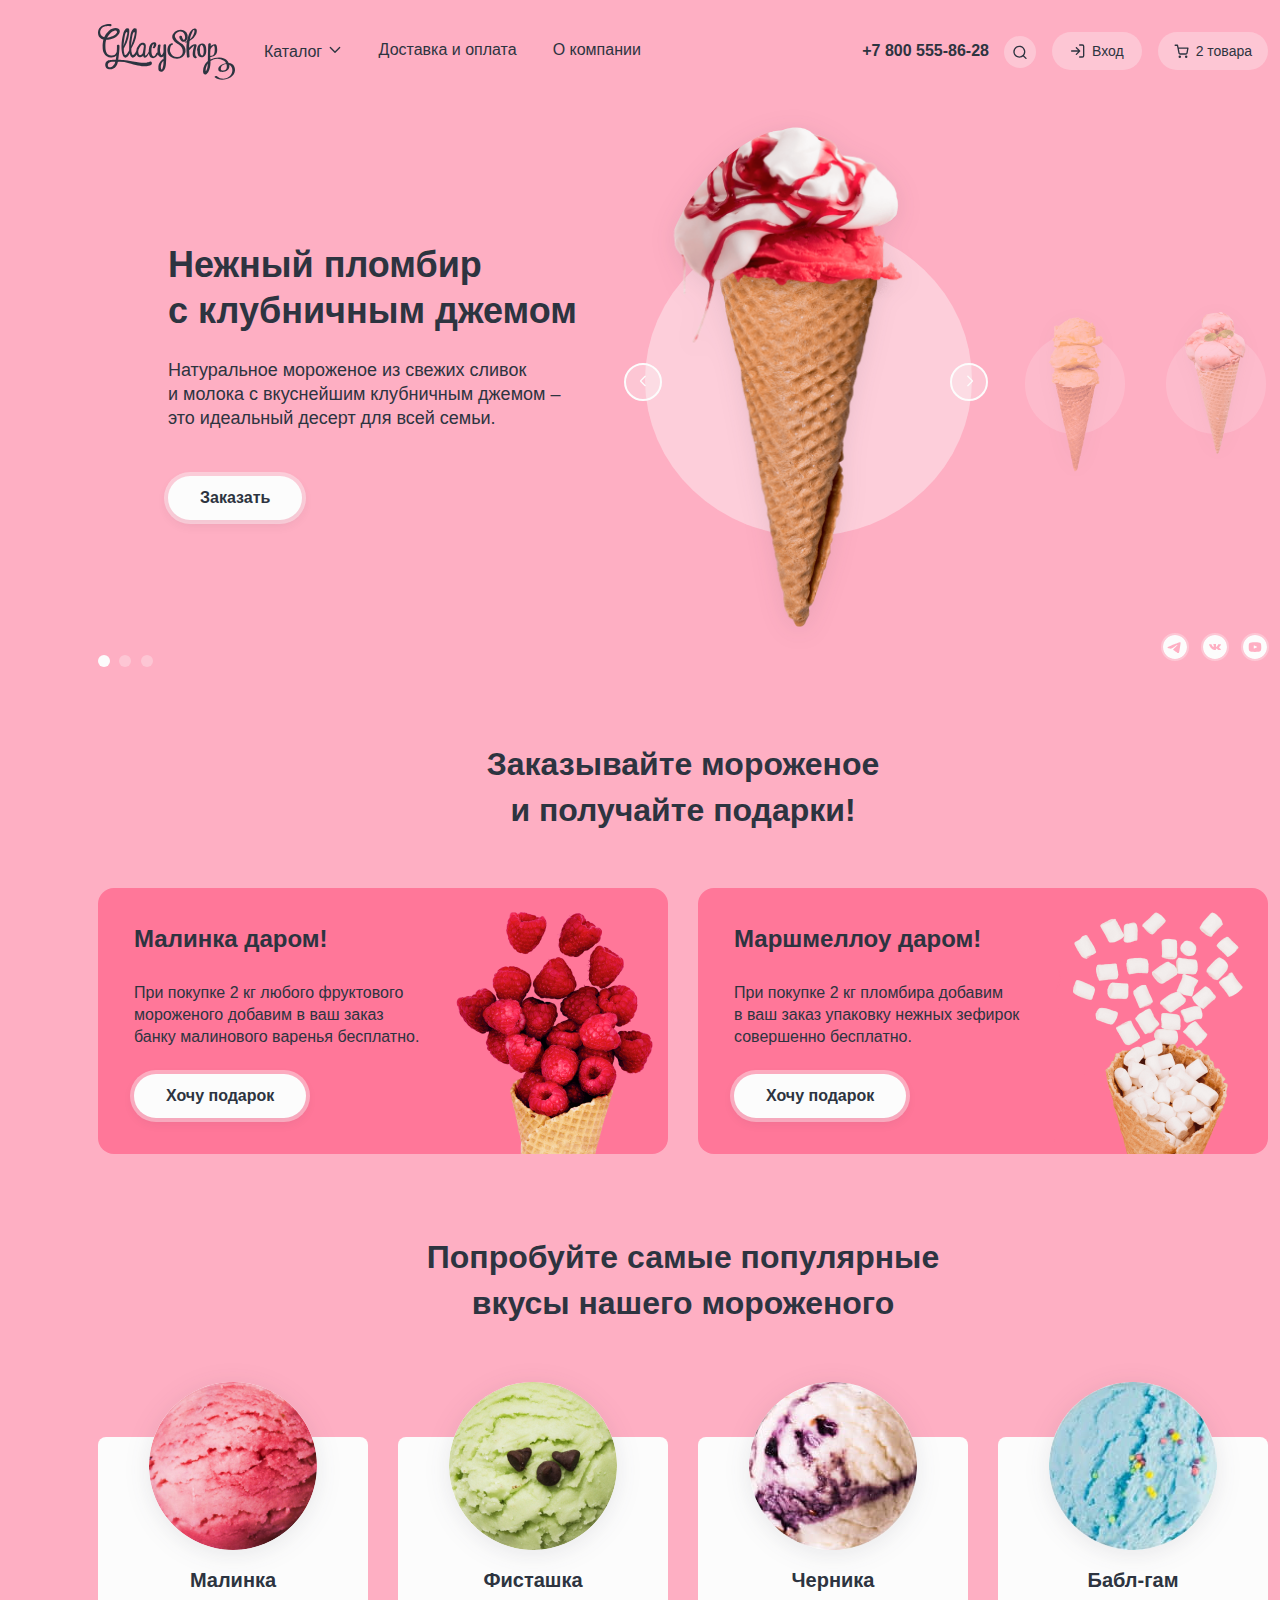
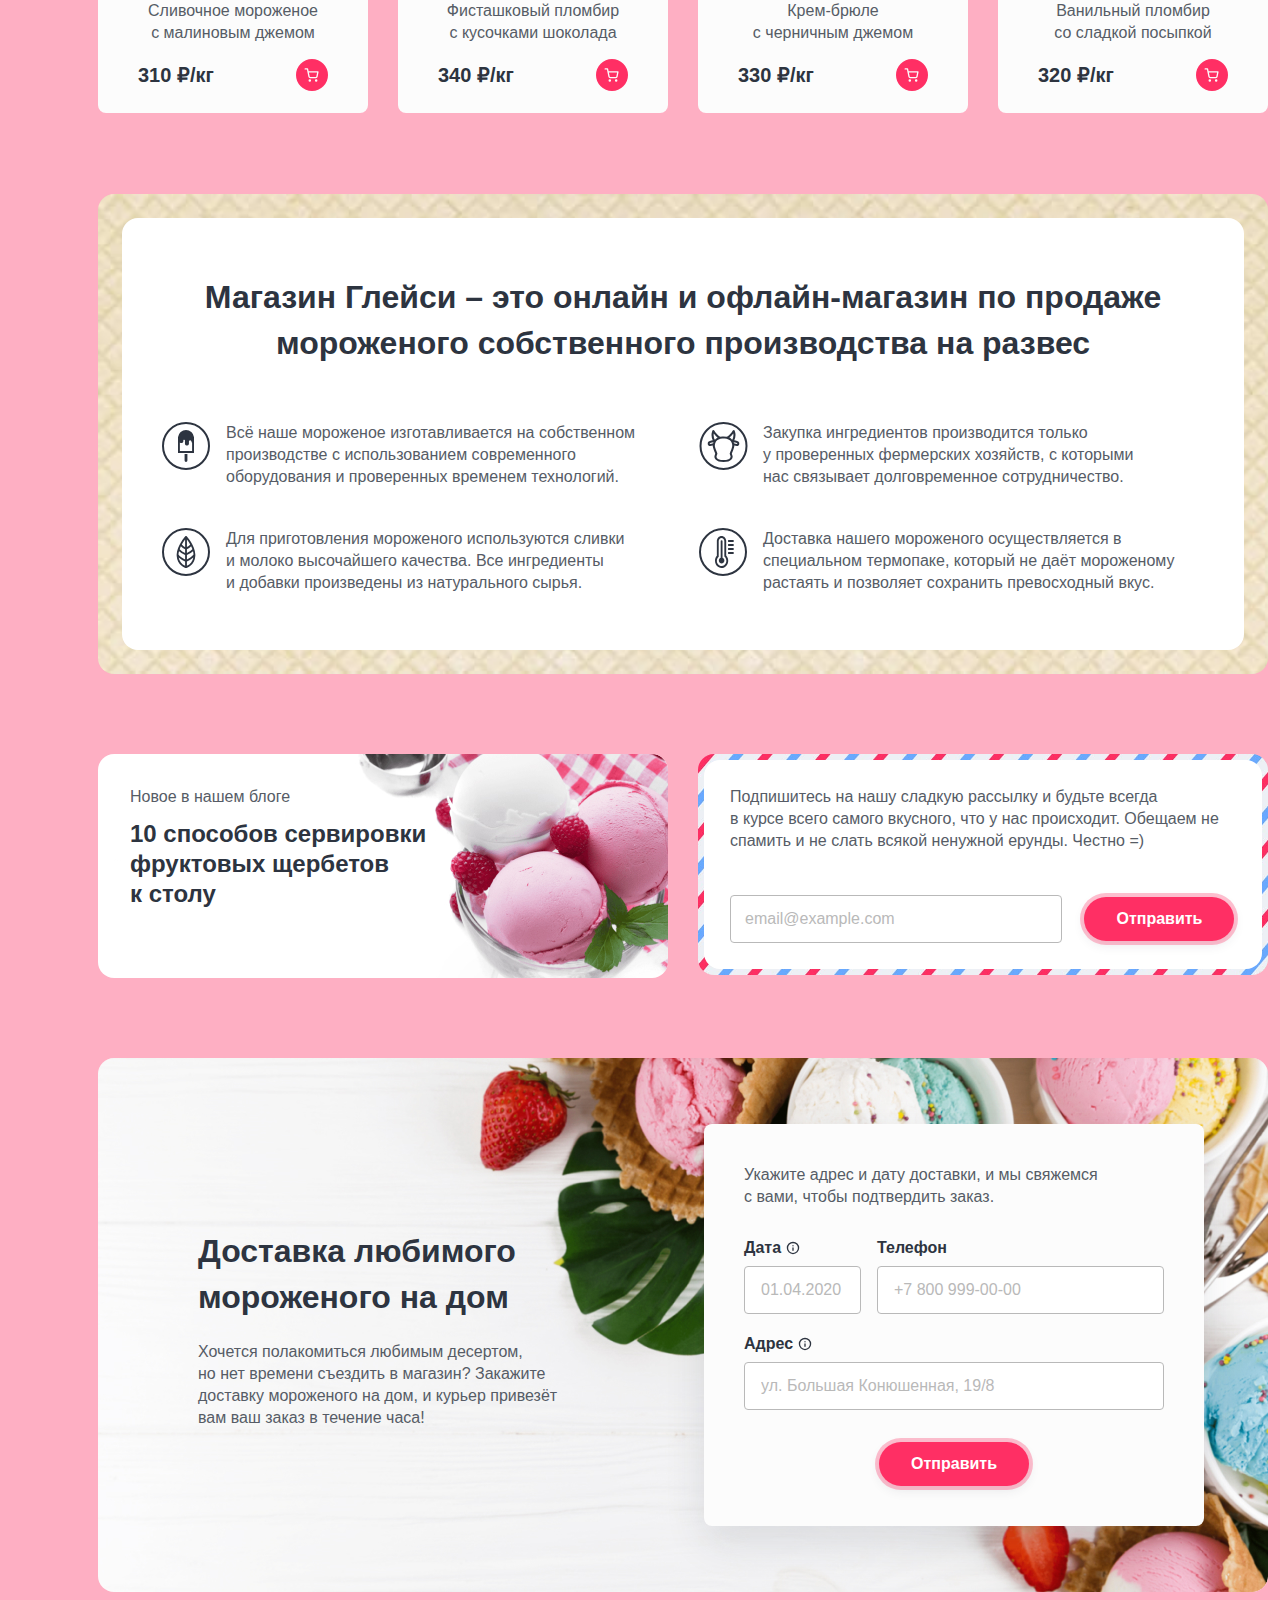
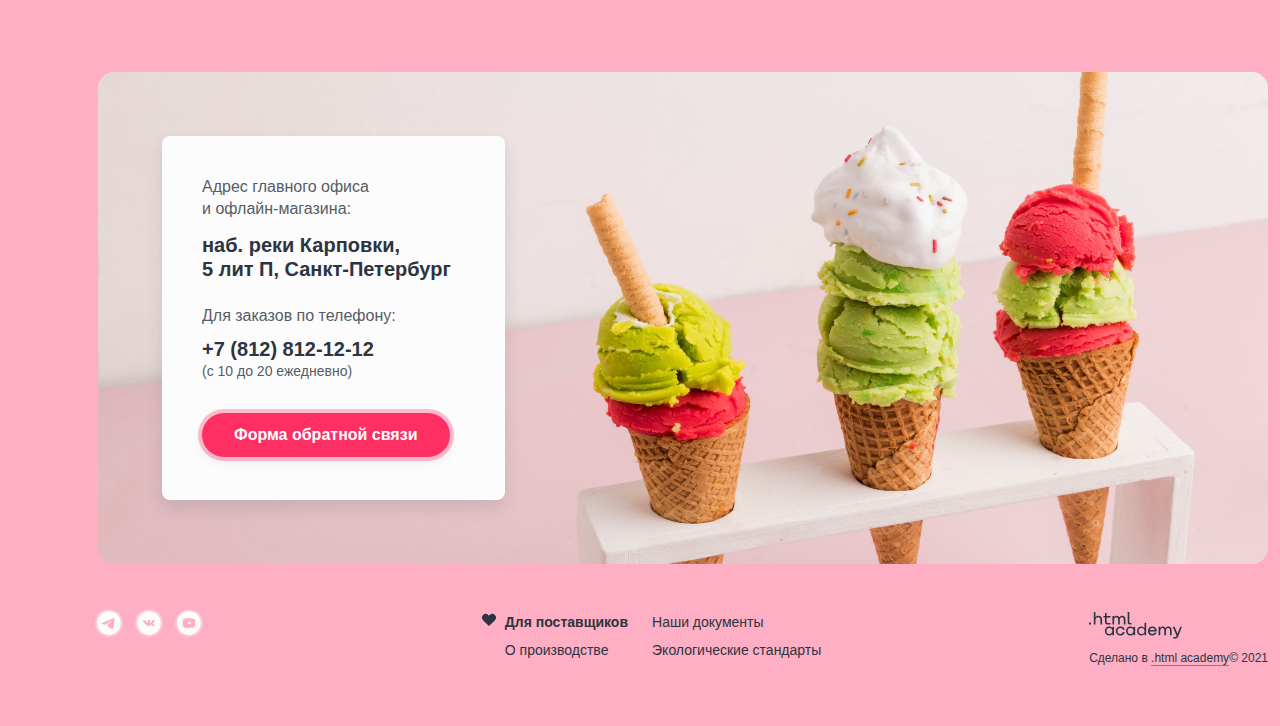
==== commit cafd7218: "Вносит правки по критериям" ====
--- a/index.html
+++ b/index.html
@@ -112,8 +112,8 @@
                 <!--Добавить кнопке класс login-button-loading для отображения кнопки при загрузке-->
 
                 <ul class="popover-login-link">
-                  <li class="login-link"><a href="#">Забыли пароль?</a></li>
-                  <li class="login-link"><a href="#">Регистрация</a></li>
+                  <li class="login-link"><a class="link" href="#">Забыли пароль?</a></li>
+                  <li class="login-link"><a class="link" href="#">Регистрация</a></li>
                 </ul>
               </div>
             </div>
@@ -648,8 +648,8 @@
       <h2 class="visually-hidden">Дополнительная информация</h2>
       <ul class="navigation-list navigation-list-suppliers">
         <li class="navigation-item suppliers-item">
-          <a class="navigation-link-footer for-suppliers link" href=""><svg xmlns="http://www.w3.org/2000/svg" class="heart"
-              width="16" height="16" fill="none" viewBox="0 0 16 16">
+          <a class="navigation-link-footer for-suppliers link" href=""><svg xmlns="http://www.w3.org/2000/svg"
+              class="heart" width="16" height="16" fill="none" viewBox="0 0 16 16">
               <path fill="#2D3440"
                 d="M13.89 2.994a3.667 3.667 0 0 0-5.186 0l-.706.707-.707-.707a3.668 3.668 0 0 0-5.187 5.187l.707.707 5.187 5.187 5.186-5.187.707-.707a3.667 3.667 0 0 0 0-5.187Z" />
             </svg>
--- a/styles/styles.css
+++ b/styles/styles.css
@@ -191,6 +191,10 @@
   border-color: rgba(45, 52, 64, 1);
 }
 
+.pagination-slider:focus-visible path {
+  fill: rgba(45, 52, 64, 1);
+}
+
 .pagination-slider:disabled {
   opacity: 0.4;
 }
@@ -271,7 +275,8 @@
 }
 
 .modal-container-close {
-  display: none; /*Удалить для отображения модального окна*/
+  display: none;
+  /*Удалить для отображения модального окна*/
 }
 
 .modal-item-field {
@@ -361,14 +366,14 @@
   padding: 0;
   max-width: 575px;
   list-style-type: none;
-  margin-right: -7px;
+
   margin-left: -5px;
 }
 
 .navigation-list-icon {
-  min-width: 510px;
+
   margin-left: 15px;
-  margin-right: -241px;
+
   display: flex;
   flex-wrap: wrap;
   align-items: flex-start;
@@ -447,7 +452,8 @@
   color: #B9B9B9;
   box-shadow: 0 8px 16px 0 rgba(45, 52, 64, 0.12);
   z-index: 6;
-  display: none; /*Удалить для отображения поповера*/
+  display: none;
+  /*Удалить для отображения поповера*/
 }
 
 .popover-search-field {
@@ -558,12 +564,15 @@
 .login-button {
   margin-top: 18px;
   margin-right: 23px;
+  cursor: pointer;
 }
 
 .login-footer {
   display: flex;
   flex-wrap: wrap;
   justify-content: start;
+  margin-left: 137px;
+  margin-top: -43px;
 }
 
 .popover-login-link {
@@ -657,7 +666,8 @@
   border-radius: 4px;
   background-color: #FCFCFC;
   box-shadow: 0 15px 40px 0 rgba(45, 52, 64, 0.12);
-  display: none; /*Удалить для отображения поповера*/
+  display: none;
+  /*Удалить для отображения поповера*/
 }
 
 .popover-cart-none-title {
@@ -730,7 +740,8 @@
   background-color: #FCFCFC;
   padding: 48px;
   box-shadow: 0 15px 40px 0 rgba(45, 52, 64, 0.12);
-  display: none; /*Удалить для отображения поповера*/
+  display: none;
+  /*Удалить для отображения поповера*/
 }
 
 .popover-open {
@@ -876,6 +887,16 @@
   height: 22px;
   border-radius: 50%;
   position: relative;
+}
+
+.best-product-social-link:focus-visible {
+  outline: none;
+  background-color: rgba(45, 52, 64, 1);
+}
+
+.best-product-social-link:focus-visible rect {
+  stroke: #2D3440;
+  stroke-opacity: 1;
 }
 
 .best-product-social-link:hover {
@@ -1417,10 +1438,6 @@
   display: block;
 }
 
-button.tooltip-toggle + tooltip-text {
-  display: block;
-}
-
 .tooltip-icon {
   width: 100%;
   height: 100%;
@@ -1582,10 +1599,19 @@
   opacity: 0.5;
 }
 
+.social-link:focus-visible {
+  outline: none;
+  background-color: rgba(45, 52, 64, 1);
+}
+
+.social-link:focus-visible rect {
+  stroke: #2D3440;
+  stroke-opacity: 1;
+}
 
 .navigation-list-suppliers {
   display: grid;
-  grid-template-columns: max-content auto;
+  grid-template-columns: 1fr auto;
   gap: 8px 0;
   max-width: 1171px;
 }
@@ -1749,7 +1775,7 @@
   padding: 0;
   list-style-type: none;
   margin-bottom: 16px;
-  max-width: 1170px
+  max-width: 1170px;
 }
 
 .breadcrumbs-item {
@@ -1911,12 +1937,20 @@
   opacity: 0.5;
 }
 
-.control-input:checked + .control-mark .control-mark-icon-checked {
+.control-mark:focus-visible path {
+  fill: rgba(252, 252, 252, 1);
+}
+
+.control-input:checked+.control-mark .control-mark-icon-checked {
   display: block;
 }
 
-.control-input:checked + .control-mark .control-mark-icon {
+.control-input:checked+.control-mark .control-mark-icon {
   display: none;
+}
+
+input:focus-visible~.control-mark path {
+  fill: rgba(252, 252, 252, 1);
 }
 
 .radio-mark {
@@ -1942,10 +1976,6 @@
   opacity: 0.4;
 }
 
-.radio-mark:focus-visible path {
-  fill: #EA5454;
-}
-
 .control {
   margin-right: 31px;
   position: relative;
@@ -1956,12 +1986,16 @@
   display: none;
 }
 
-.control-input:checked + .radio-mark .radio-mark-checked {
+.control-input:checked+.radio-mark .radio-mark-checked {
   display: block;
 }
 
-.control-input:checked + .radio-mark .radio-mark-null {
+.control-input:checked+.radio-mark .radio-mark-null {
   display: none;
+}
+
+input:focus-visible~.radio-mark path {
+  fill: rgba(252, 252, 252, 1);
 }
 
 .product-card-button {
@@ -2107,5 +2141,3 @@
 .htmlacademy-link {
   border-bottom: solid 1px rgba(45, 52, 64, 0.5);
 }
-
-
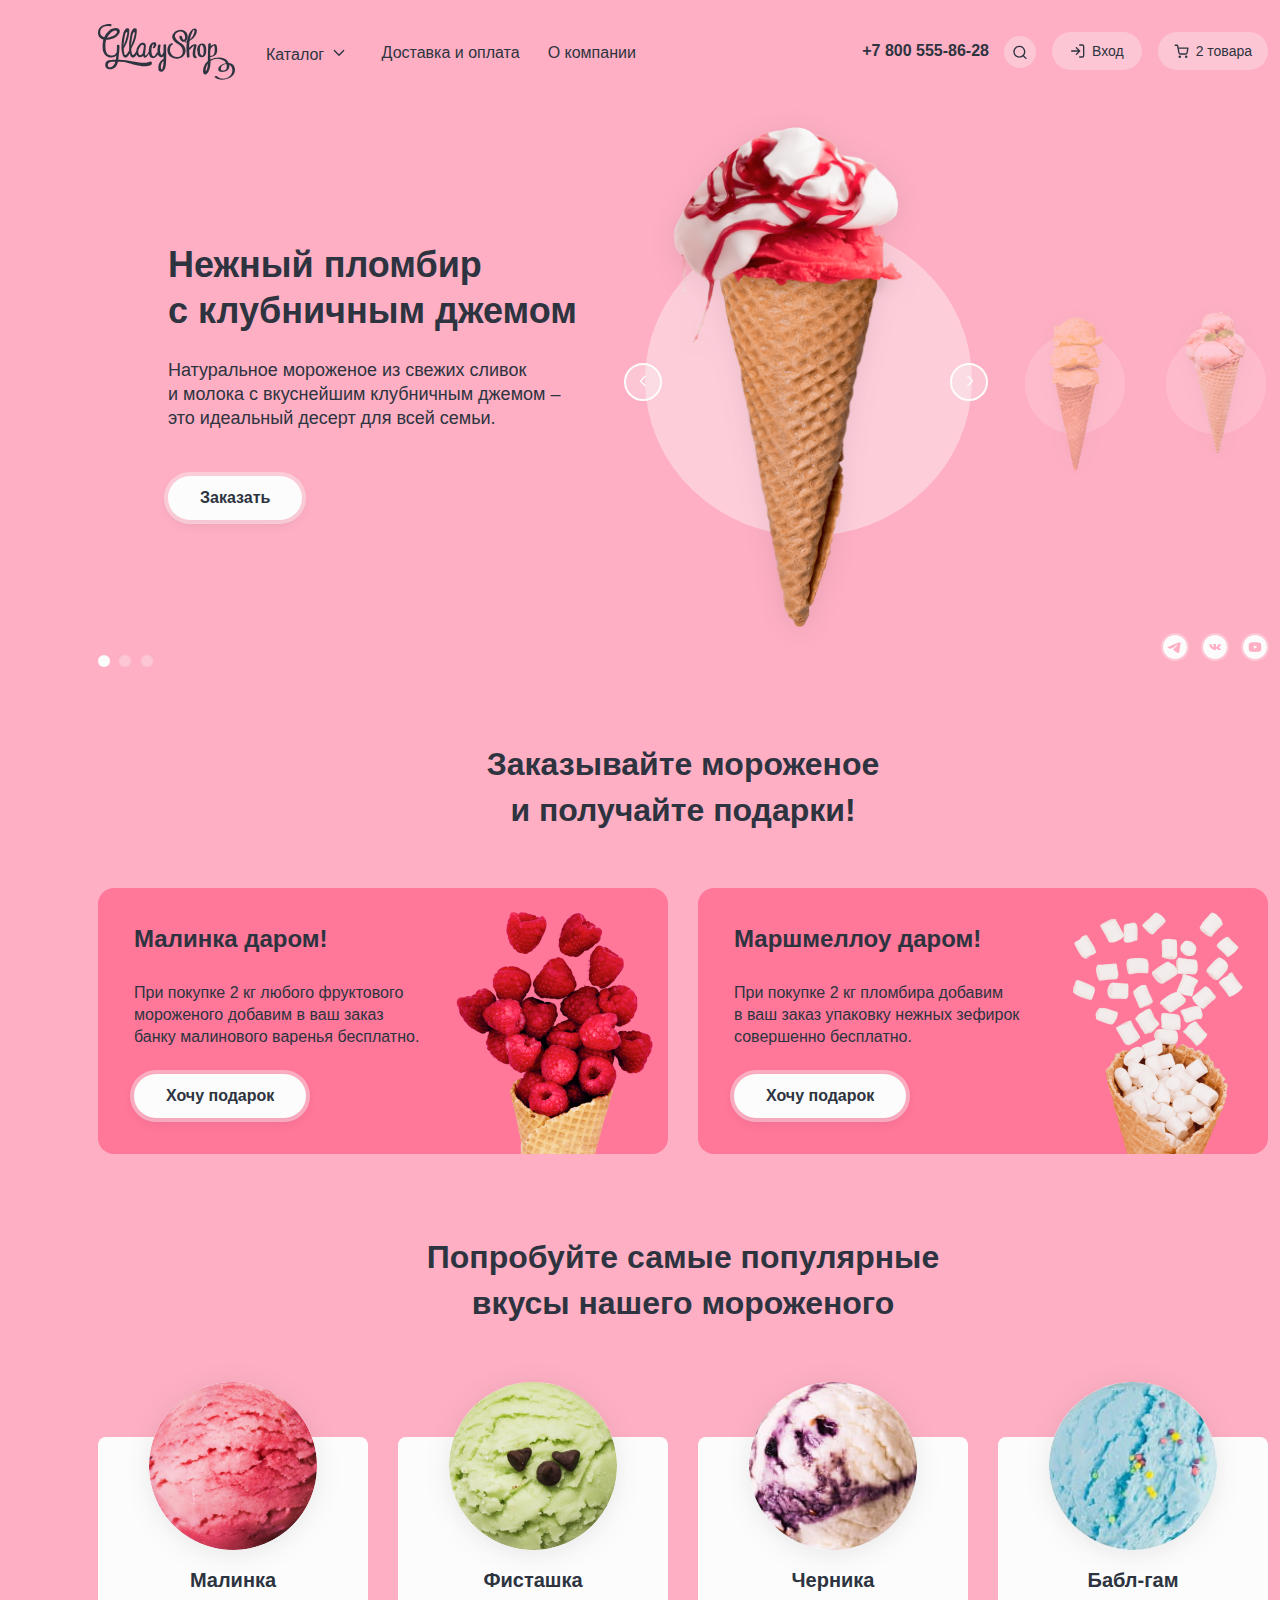
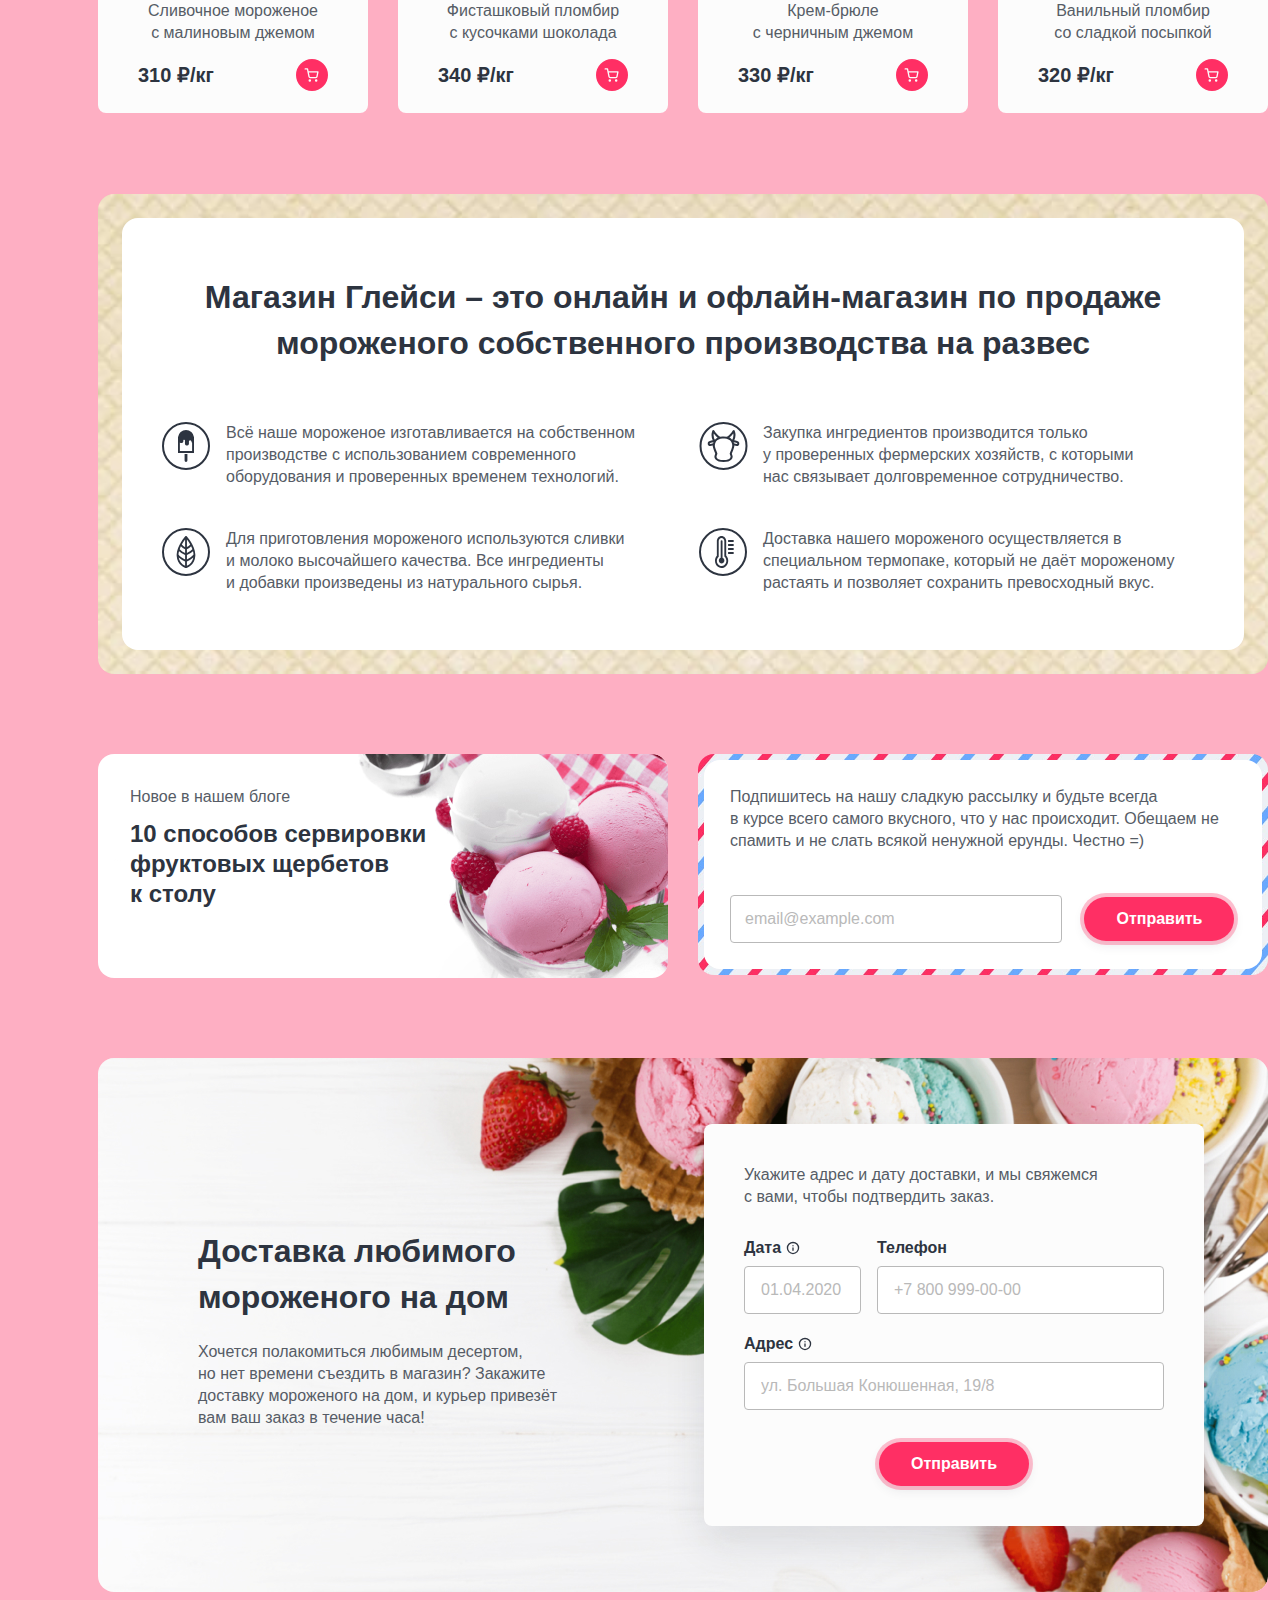
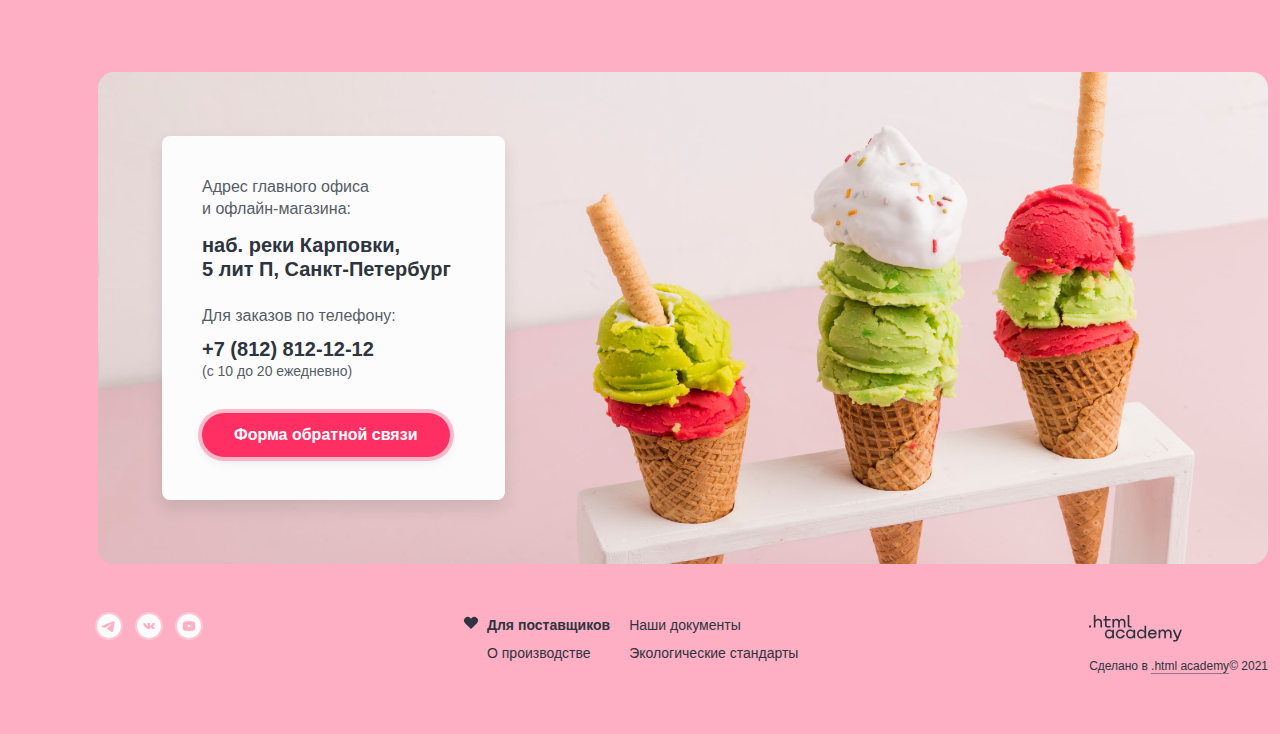
==== commit 3fa73ed7: "Вносит правки по критериям" ====
--- a/index.html
+++ b/index.html
@@ -5,6 +5,8 @@
   <meta charset="utf-8">
   <title>HTML Academy: Глейси</title>
   <link rel="stylesheet" href="styles/styles.css">
+  <link rel="icon" href="favicon.ico">
+  <link rel="icon" type="image/png" href="images/favicon.png">
 </head>
 
 <!--Добавить к body классы slider-2 и slider-3 для изменения цвета фона-->
@@ -13,7 +15,7 @@
   <header class="page-header">
     <nav class="navigation">
       <a class="main-logo" href="#">
-        <img src="images/gllacy-logo.svg" width="137" height="56" alt="Логотип Глейси">
+        <img src="images/gllacy-logo.svg" width="137" height="56" alt="Логотип Глейси.">
       </a>
       <ul class="navigation-list">
         <li class="navigation-item">
@@ -21,18 +23,23 @@
           <!--Добавить к каталогу класс navigation-link-catalog для отображения выпадающего меню-->
 
           <a class="navigation-link navigation-link-catalog link" href="catalog.html">Каталог
-            <svg xmlns="http://www.w3.org/2000/svg" class="catalog-arrow-down" width="16" height="17" fill="#2D3440"
-              viewBox="0 0 16 17">
-              <path fill="" fill-rule="evenodd"
-                d="M3.808 7.053a.667.667 0 1 0-.943.943l4.66 4.66a.664.664 0 0 0 .955 0l4.661-4.66a.667.667 0 0 0-.942-.943l-4.196 4.195-4.195-4.195Z"
-                clip-rule="evenodd" />
-            </svg></a>
+            <span class="catalog-arrow">
+              <svg xmlns="http://www.w3.org/2000/svg" class="catalog-arrow-down" width="16" height="17" fill="#2D3440"
+                viewBox="0 0 16 17">
+                <path fill="" fill-rule="evenodd"
+                  d="M3.808 7.053a.667.667 0 1 0-.943.943l4.66 4.66a.664.664 0 0 0 .955 0l4.661-4.66a.667.667 0 0 0-.942-.943l-4.196 4.195-4.195-4.195Z"
+                  clip-rule="evenodd" />
+              </svg>
+            </span>
+          </a>
           <ul class="navigation-list-sub">
             <li class="navigation-item-sub">
               <a class="navigation-link-sub link" href="#">Новинки</a>
-              <svg xmlns="http://www.w3.org/2000/svg" width="136" height="8" fill="none" viewBox="0 0 136 8">
-                <path stroke="#B9B9B9" d="M16.5 3.5h103" />
-              </svg>
+              <span class="link-sub-separator">
+                <svg xmlns="http://www.w3.org/2000/svg" width="136" height="8" fill="none" viewBox="0 0 136 8">
+                  <path stroke="#B9B9B9" d="M16.5 3.5h103" />
+                </svg>
+              </span>
             </li>
             <li class="navigation-item-sub">
               <a class="navigation-link-sub link" href="catalog.html">Сливочное</a>
@@ -77,7 +84,8 @@
           <div class="popover-search">
             <div class="popover-search-content">
               <form action="https://echo.htmlacademy.ru/" method="get">
-                <input class="popover-search-field" name="search-popover" placeholder="Поиск по сайту" type="search">
+                <input class="popover-search-field" name="search-popover" placeholder="Поиск по сайту" type="search"
+                  required>
               </form>
             </div>
           </div>
@@ -145,7 +153,7 @@
                 <li class="cart-item">
                   <a class="popover-cart-link link" href="#">
                     <img class="popover-cart-image" src="images/catalog/catalog-1.jpg" width="46" height="46"
-                      alt="Малинка">
+                      alt="Малинка.">
                   </a>
                   <div class="cart-titles">
                     <a class="popover-cart-link link" href="#">
@@ -167,7 +175,7 @@
                 <li class="cart-item">
                   <a class="popover-cart-link link" href="#">
                     <img class="popover-cart-image" src="images/catalog/catalog-4.jpg" width="46" height="46"
-                      alt="Бабл-гам">
+                      alt="Бабл-гам.">
                   </a>
                   <div class="cart-titles">
                     <a class="popover-cart-link link" href="#">
@@ -236,15 +244,15 @@
 
             <div class="slider__image active">
               <img class="product-slider-image product-card-image-active" src="images/ice-cream/ice-cream-1.png"
-                width="327" height="507" alt="Пломбир с клубничным джемом">
+                width="327" height="507" alt="Пломбир с клубничным джемом.">
             </div>
             <div class="slider__image">
               <img class="product-slider-image" src="images/ice-cream/ice-cream-2.png" width="312" height="507"
-                alt="Сливочное мороженое со вкусом банана">
+                alt="Сливочное мороженое со вкусом банана.">
             </div>
             <div class="slider__image">
               <img class="product-slider-image" src="images/ice-cream/ice-cream-3.png" width="350" height="507"
-                alt="Карамельный пломбир с маршмеллоу">
+                alt="Карамельный пломбир с маршмеллоу.">
             </div>
           </div>
         </div>
@@ -342,7 +350,8 @@
         <ul class="product-list">
           <li class="product-item product-card">
             <a class="product-card-link link" href="#">
-              <img class="product-card-image" src="images/catalog/catalog-1.jpg" width="168" height="168" alt="Малинка">
+              <img class="product-card-image" src="images/catalog/catalog-1.jpg" width="168" height="168"
+                alt="Малинка.">
               <h3 class="product-card-title">Малинка</h3>
               <p class="description product-card-description">Сливочное мороженое <br> с малиновым джемом</p>
             </a>
@@ -362,7 +371,7 @@
           <li class="product-item product-card">
             <a class="product-card-link link" href="#">
               <img class="product-card-image" src="images/catalog/catalog-2.jpg" width="168" height="168"
-                alt="Фисташка">
+                alt="Фисташка.">
               <h3 class="product-card-title">Фисташка</h3>
               <p class="description product-card-description">Фисташковый пломбир <br> с кусочками шоколада</p>
             </a>
@@ -381,7 +390,8 @@
           </li>
           <li class="product-item product-card">
             <a class="product-card-link link" href="#">
-              <img class="product-card-image" src="images/catalog/catalog-3.jpg" width="168" height="168" alt="Черника">
+              <img class="product-card-image" src="images/catalog/catalog-3.jpg" width="168" height="168"
+                alt="Черника.">
               <h3 class="product-card-title">Черника</h3>
               <p class="description product-card-description">Крем-брюле <br> с черничным джемом</p>
             </a>
@@ -401,7 +411,7 @@
           <li class="product-item product-card">
             <a class="product-card-link link" href="#">
               <img class="product-card-image" src="images/catalog/catalog-4.jpg" width="168" height="168"
-                alt="Бабл-гам">
+                alt="Бабл-гам.">
               <h3 class="product-card-title">Бабл-гам</h3>
               <p class="description product-card-description">Ванильный пломбир <br> со сладкой посыпкой</p>
             </a>
@@ -554,7 +564,7 @@
                   Телефон
                 </label>
                 <input class="form-item form-phone" type="tel" id="delivery-phone" name="delivery-phone"
-                  placeholder="+7 800 999-00-00">
+                  placeholder="+7 800 999-00-00" required>
               </div>
               <div class="delivery-item delivery-idk">
                 <span class="form-label">
@@ -674,7 +684,7 @@
     </section>
     <div class="credits">
       <a class="logo-academy navigation-link-footer link" href="https://htmlacademy.ru/">
-        <img class="logo-academy" src="images/html-academy-logo.svg" width="93" height="27" alt="Логотип HTML Academy">
+        <img class="logo-academy" src="images/html-academy-logo.svg" width="93" height="27" alt="Логотип HTML Academy.">
       </a>
       <p class="about-text">Сделано в <a class="htmlacademy-link navigation-link-footer link"
           href="https://htmlacademy.ru/">.html academy</a>© 2021</p>
--- a/styles/styles.css
+++ b/styles/styles.css
@@ -40,8 +40,8 @@
   font-family: "Inter", sans-serif;
   font-size: 16px;
   line-height: 22px;
-  color: #2D3440;
-  background-color: #FEAFC3;
+  color: #2d3440;
+  background-color: #feafc3;
   min-width: 1366px;
 }
 
@@ -50,15 +50,15 @@
 }
 
 body.slider-2 {
-  background-color: #69A9FF;
+  background-color: #69a9ff;
 }
 
 body.slider-3 {
-  background-color: #FCC850;
+  background-color: #fcc850;
 }
 
 body.slider-1 {
-  background-color: #FEAFC3;
+  background-color: #feafc3;
 }
 
 .slider__items {
@@ -169,12 +169,12 @@
   z-index: 5;
   width: 38px;
   height: 38px;
-  border: 2px solid #FCFCFC;
+  border: 2px solid #fcfcfc;
   background-color: rgba(252, 252, 252, 0.3);
 }
 
 .pagination-slider:hover {
-  background-color: #FCFCFC;
+  background-color: #fcfcfc;
 }
 
 .pagination-slider:hover path {
@@ -215,13 +215,13 @@
 }
 
 .slider__button.active {
-  background-color: #FCFCFC;
+  background-color: #fcfcfc;
 }
 
 .slider__button:hover {
   background-color: rgba(252, 252, 252, 0.3);
   border-radius: 100px;
-  border-color: #FCFCFC;
+  border-color: #fcfcfc;
 }
 
 .slider__button:active {
@@ -232,11 +232,11 @@
 
 .slider__button:focus-visible {
   background-color: rgba(252, 252, 252, 0.3);
-  border-color: #2D3440;
+  border-color: #2d3440;
 }
 
 .link {
-  color: #2D3440;
+  color: #2d3440;
   text-decoration: none;
 }
 
@@ -267,7 +267,7 @@
   position: relative;
   margin: auto;
   padding: 64px;
-  background-color: #FCFCFC;
+  background-color: #fcfcfc;
   box-shadow: 0 15px 40px 0 rgba(45, 52, 64, 0.12);
   width: 570px;
   min-height: 545px;
@@ -275,8 +275,8 @@
 }
 
 .modal-container-close {
-  display: none;
-  /*Удалить для отображения модального окна*/
+  z-index: 10;
+  display: none; /*Удалить для отображения модального окна*/
 }
 
 .modal-item-field {
@@ -284,38 +284,40 @@
   width: 442px;
   height: 48px;
   border-radius: 4px;
-  border: 1px solid #B9B9B9;
+  border: 1px solid #b9b9b9;
   background-color: #fff;
   padding: 14px 16px;
-  color: #B9B9B9;
+  color: #b9b9b9;
   line-height: 20px;
   margin-bottom: 16px;
   font-size: 16px;
 }
 
 .modal-item-field::placeholder {
-  color: #B9B9B9;
+  color: #b9b9b9;
 }
 
 .modal-item-field:hover {
-  border-color: #2D3440;
+  border-color: #2d3440;
 }
 
 .modal-item-field:active {
-  box-shadow: 0 0 0 1px #2D3440;
+  box-shadow: 0 0 0 1px #2d3440;
 }
 
 .modal-item-field:focus-visible {
-  box-shadow: 0 0 0 1px #2D3440;
+  box-shadow: 0 0 0 1px #2d3440;
 }
 
 .modal-title {
-  margin-bottom: 32px;
+  margin: 0;
+  margin-top: 1px;
+  margin-bottom: 36px;
 }
 
 .modal-item-field-message {
   min-height: 149px;
-  margin-bottom: 32px;
+  margin-bottom: 27px;
   resize: none;
 }
 
@@ -340,6 +342,7 @@
 
 .modal-button {
   margin-left: 292px;
+  cursor: pointer;
 }
 
 .page-header {
@@ -356,7 +359,7 @@
 
 .main-logo {
   min-width: 137px;
-  margin-right: 16px;
+  margin-right: 18px;
 }
 
 .navigation-list {
@@ -393,12 +396,12 @@
 }
 
 .navigation-link:active {
-  background-color: #FCFCFC;
+  background-color: #fcfcfc;
 }
 
 .navigation-link:focus-visible {
   background-color: rgba(252, 252, 252, 0.5);
-  border-color: #2D3440;
+  border-color: #2d3440;
 }
 
 .navigation-link-icon {
@@ -432,12 +435,12 @@
 }
 
 .navigation-link-search:active {
-  background-color: #FCFCFC;
+  background-color: #fcfcfc;
 }
 
 .navigation-link-search:focus-visible {
   background-color: rgba(252, 252, 252, 0.5);
-  border-color: #2D3440;
+  border-color: #2d3440;
 }
 
 .popover-search {
@@ -448,21 +451,21 @@
   height: 96px;
   padding: 24px 16px;
   border-radius: 4px;
-  background-color: #FCFCFC;
-  color: #B9B9B9;
+  background-color: #fcfcfc;
+  color: #b9b9b9;
   box-shadow: 0 8px 16px 0 rgba(45, 52, 64, 0.12);
   z-index: 6;
-  display: none;
-  /*Удалить для отображения поповера*/
+  display: none; /*Удалить для отображения поповера*/
 }
 
 .popover-search-field {
+  font-family: "Inter", sans-serif;
   width: 324px;
   height: 48px;
   padding: 14px;
   padding-left: 16px;
   color: rgba(45, 52, 64, 1);
-  border: 1px solid #B9B9B9;
+  border: 1px solid #b9b9b9;
   border-radius: 4px;
   background-color: #fff;
   font-size: 16px;
@@ -473,15 +476,15 @@
 }
 
 .popover-search-field:hover {
-  border-color: #2D3440;
+  border-color: #2d3440;
 }
 
 .popover-search-field:active {
-  box-shadow: 0 0 0 1px #2D3440;
+  box-shadow: 0 0 0 1px #2d3440;
 }
 
 .popover-search-field:focus-visible {
-  box-shadow: 0 0 0 1px #2D3440;
+  box-shadow: 0 0 0 1px #2d3440;
 }
 
 .navigation-link-login {
@@ -495,12 +498,12 @@
 }
 
 .navigation-link-login:active {
-  background-color: #FCFCFC;
+  background-color: #fcfcfc;
 }
 
 .navigation-link-login:focus-visible {
   background-color: rgba(252, 252, 252, 0.5);
-  border-color: #2D3440;
+  border-color: #2d3440;
 }
 
 .navigation-link-login .navigation-icon {
@@ -517,7 +520,7 @@
   width: 420px;
   min-height: 350px;
   padding: 48px;
-  background-color: #FCFCFC;
+  background-color: #fcfcfc;
   border-radius: 4px;
   box-shadow: 0 15px 40px 0 rgba(45, 52, 64, 0.12);
   display: none; /*Удалить для отображение поповера*/
@@ -531,30 +534,31 @@
 }
 
 .login-form-field {
+  font-family: "Inter", sans-serif;
   width: 324px;
   height: 48px;
   font-size: 16px;
-  color: #2D3440;
+  color: #2d3440;
   border-radius: 4px;
-  border: 1px solid #B9B9B9;
-  background-color: #FFF;
+  border: 1px solid #b9b9b9;
+  background-color: #fff;
   padding: 14px 16px;
 }
 
 .login-form-field::placeholder {
-  color: #B9B9B9;
+  color: #b9b9b9;
 }
 
 .login-form-field:hover {
-  border-color: #2D3440;
+  border-color: #2d3440;
 }
 
 .login-form-field:active {
-  box-shadow: 0 0 0 1px #2D3440;
+  box-shadow: 0 0 0 1px #2d3440;
 }
 
 .login-form-field:focus-visible {
-  box-shadow: 0 0 0 1px #2D3440;
+  box-shadow: 0 0 0 1px #2d3440;
 }
 
 .login-form-field-email {
@@ -591,14 +595,14 @@
 }
 
 .login-link {
-  border-bottom: solid 1px #2D3440;
+  border-bottom: solid 1px #2d3440;
 }
 
 .navigation-list-sub {
   border-radius: 4px;
 }
 
-ul .navigation-list-sub {
+ul.navigation-list-sub {
   position: absolute;
   padding: 8px 0;
   top: 100%;
@@ -610,8 +614,13 @@
 li.navigation-item:hover ul.navigation-list-sub {
   display: block;
   z-index: 5;
-  background-color: #FCFCFC;
+  background-color: #fcfcfc;
   font-size: 14px;
+}
+
+.catalog-arrow {
+  margin-right: 7px;
+  margin-left: 2px;
 }
 
 li.navigation-item:hover .catalog-arrow-down {
@@ -624,13 +633,13 @@
 }
 
 .navigation-link-catalog:hover {
-  background-color: #FF4A78;
-  color: #FCFCFC;
+  background-color: #ff4a78;
+  color: #fcfcfc;
 }
 
 li.navigation-item:hover .navigation-link-catalog {
-  background-color: #FF4A78;
-  color: #FCFCFC;
+  background-color: #ff4a78;
+  color: #fcfcfc;
 }
 
 .navigation-link-sub {
@@ -639,19 +648,25 @@
 }
 
 .navigation-link-sub:hover {
-  background-color: #FFCBD8;
+  background-color: #ffcbd8;
 }
 
 .navigation-link-sub:active {
-  background-color: #F79;
+  background-color: #f79;
 }
 
 .navigation-item-sub:first-child {
   font-weight: 700;
+  margin-bottom: -7px;
+}
+
+.link-sub-separator {
+  display: block;
+  margin-top: -4px;
 }
 
 .navigation-link-sub-current {
-  background-color: #FF4A78;
+  background-color: #ff4a78;
   color: rgba(252, 252, 252, 1);
 }
 
@@ -664,7 +679,7 @@
   width: 288px;
   height: 156px;
   border-radius: 4px;
-  background-color: #FCFCFC;
+  background-color: #fcfcfc;
   box-shadow: 0 15px 40px 0 rgba(45, 52, 64, 0.12);
   display: none;
   /*Удалить для отображения поповера*/
@@ -698,7 +713,7 @@
 }
 
 .navigation-link-basket:active {
-  background-color: #FCFCFC;
+  background-color: #fcfcfc;
 }
 
 .icon-red {
@@ -725,8 +740,8 @@
 }
 
 .navigation-link-basket-none {
-  background-color: #FF4A78;
-  color: #FCFCFC;
+  background-color: #ff4a78;
+  color: #fcfcfc;
 }
 
 .popover {
@@ -737,7 +752,7 @@
   width: 441px;
   min-height: 382px;
   border-radius: 4px;
-  background-color: #FCFCFC;
+  background-color: #fcfcfc;
   padding: 48px;
   box-shadow: 0 15px 40px 0 rgba(45, 52, 64, 0.12);
   display: none;
@@ -752,28 +767,34 @@
   margin: 0;
   padding: 0;
   list-style-type: none;
-  border-bottom: solid 1px #E7E7E7;
+  border-bottom: solid 1px #e7e7e7;
   margin-bottom: 32px;
 }
 
 .cart-item:last-child {
-  margin-bottom: 32px;
+  margin-bottom: 24px;
 }
 
 .popover-title {
-  margin-bottom: 32px;
+  margin: 0;
+  margin-bottom: 37px;
+  margin-top: 3px;
   font-size: 24px;
 }
 
 .popover-cart-title {
   font-size: 18px;
-  margin: 0;
+  margin-right: 59px;
+  margin-top: -1px;
+  margin-left: -6px;
+  margin-bottom: 3px;
 }
 
 .popover-cart-subtitle {
-  color: #B9B9B9;
+  color: #b9b9b9;
   line-height: 20px;
   margin: 0;
+  margin-left: -6px;
 }
 
 .popover-content {
@@ -783,7 +804,9 @@
 .popover-cart-price {
   font-size: 18px;
   font-weight: 700;
-  margin-top: 5px;
+  margin: 0;
+  margin-top: 12px;
+  margin-right: -5px;
 }
 
 .popover-button {
@@ -799,7 +822,7 @@
   display: flex;
   flex-wrap: wrap;
   justify-content: space-between;
-  margin-bottom: 24px;
+  margin-bottom: 19px;
 }
 
 .cart-item-button {
@@ -809,7 +832,9 @@
   background-color: transparent;
   padding: 0;
   margin: 0;
-  margin-top: 5px;
+  margin-left: 34px;
+  margin-top: 12px;
+  cursor: pointer;
 }
 
 .contacts-address {
@@ -832,7 +857,7 @@
 }
 
 .description {
-  color: #565C66;
+  color: #565c66;
   margin: 0;
 }
 
@@ -895,7 +920,7 @@
 }
 
 .best-product-social-link:focus-visible rect {
-  stroke: #2D3440;
+  stroke: #2d3440;
   stroke-opacity: 1;
 }
 
@@ -940,6 +965,8 @@
 .navigation-item {
   line-height: 20px;
   position: relative;
+  margin-right: -8px;
+  margin-top: 5px;
 }
 
 .navigation-item-icon {
@@ -964,7 +991,7 @@
   text-align: center;
   padding: 12px 32px;
   border-radius: 26px;
-  background: #FCFCFC;
+  background: #fcfcfc;
   box-shadow: 0 0 0 4px rgba(252, 252, 252, 0.4), 0 4px 12px 0 rgba(45, 52, 64, 0.1);
   line-height: 20px;
   display: inline-block;
@@ -972,16 +999,16 @@
 
 .button-white:hover {
   background-color: rgba(252, 252, 252, 0.4);
-  box-shadow: 0 0 0 4px #FCFCFC, 0 4px 12px 0 rgba(45, 52, 64, 0.1);
+  box-shadow: 0 0 0 4px #fcfcfc, 0 4px 12px 0 rgba(45, 52, 64, 0.1);
 }
 
 .button-white:active {
-  background-color: #FCFCFC;
-  box-shadow: 0 0 0 2px #2D3440, 0 4px 12px 0 rgba(45, 52, 64, 0.1);
+  background-color: #fcfcfc;
+  box-shadow: 0 0 0 2px #2d3440, 0 4px 12px 0 rgba(45, 52, 64, 0.1);
 }
 
 .button-white:disabled {
-  background-color: #E7E7E7;
+  background-color: #e7e7e7;
   border: 4px solid rgba(252, 252, 252, 0.4);
 }
 
@@ -994,7 +1021,7 @@
   text-align: center;
   padding: 12px 32px;
   border-radius: 26px;
-  background: #FF2F64;
+  background: #ff2f64;
   box-shadow: 0 0 0 4px rgba(255, 47, 100, 0.3), 0 4px 12px 0 rgba(45, 52, 64, 0.1);
   border: none;
   display: inline-block;
@@ -1002,32 +1029,32 @@
 
 .button-red:hover {
   background-color: rgba(252, 252, 252, 0.3);
-  box-shadow: 0 0 0 4px #FF2F64, 0 4px 12px 0 rgba(45, 52, 64, 0.1);
-  color: #2D3440;
+  box-shadow: 0 0 0 4px #ff2f64, 0 4px 12px 0 rgba(45, 52, 64, 0.1);
+  color: #2d3440;
 }
 
 .button-red:active {
-  background-color: #FEAFC3;
-  box-shadow: 0 0 0 2px #2D3440, 0 4px 12px 0 rgba(45, 52, 64, 0.1);
-  color: #FCFCFC;
+  background-color: #feafc3;
+  box-shadow: 0 0 0 2px #2d3440, 0 4px 12px 0 rgba(45, 52, 64, 0.1);
+  color: #fcfcfc;
 }
 
 .button-red:focus-visible {
-  background-color: #FF2F64;
-  box-shadow: 0 0 0 2px #2D3440, 0 4px 12px 0 rgba(45, 52, 64, 0.1);
-  color: #FCFCFC;
+  background-color: #ff2f64;
+  box-shadow: 0 0 0 2px #2d3440, 0 4px 12px 0 rgba(45, 52, 64, 0.1);
+  color: #fcfcfc;
 }
 
 .button-red:disabled {
-  background-color: #B9B9B9;
+  background-color: #b9b9b9;
   border: 4px solid rgba(185, 185, 185, 0.3);
-  color: #565C66;
+  color: #565c66;
 }
 
 .contacts-phone {
   display: block;
   font-family: "Inter", sans-serif;
-  color: #2D3440;
+  color: #2d3440;
   font-style: normal;
   font-weight: 700;
 }
@@ -1075,7 +1102,7 @@
 }
 
 .promotion-item {
-  background-color: #F79;
+  background-color: #f79;
   width: 570px;
   border-radius: 16px;
   background-repeat: no-repeat;
@@ -1128,7 +1155,7 @@
 
 .product-card {
   border-radius: 8px;
-  background: #FCFCFC;
+  background: #fcfcfc;
   width: 270px;
   text-align: center;
   margin-top: 55px;
@@ -1184,7 +1211,7 @@
 }
 
 .about-wrapper {
-  background: #FFF;
+  background: #fff;
   border-radius: 16px;
   padding: 56px 40px;
 }
@@ -1228,7 +1255,7 @@
 }
 
 .new-in-blog-title {
-  color: #2D3440;
+  color: #2d3440;
   font-size: 24px;
   font-weight: 700;
   line-height: 30px;
@@ -1254,7 +1281,7 @@
 }
 
 .newsletter-wrapper {
-  background: #FFF;
+  background: #fff;
   border-radius: 16px;
   padding: 26px;
 }
@@ -1267,7 +1294,7 @@
   font-family: "Inter", sans-serif;
   font-size: 16px;
   border-radius: 4px;
-  border: 1px solid #B9B9B9;
+  border: 1px solid #b9b9b9;
   padding: 14px;
   width: 332px;
   color: rgba(45, 52, 64, 1);
@@ -1279,20 +1306,20 @@
 }
 
 .newsletter-form:hover {
-  border-color: #2D3440;
+  border-color: #2d3440;
 }
 
 .newsletter-form:focus-visible {
-  border-color: #2D3440;
+  border-color: #2d3440;
 }
 
 input.error {
-  border: 1px solid var(--status-error, #EA5454);
+  border: 1px solid #ea5454;
 }
 
 input.error:hover {
-  border-color: #EA5454;
-  box-shadow: 0 0 0 1px #EA5454;
+  border-color: #ea5454;
+  box-shadow: 0 0 0 1px #ea5454;
 }
 
 .newsletter-button {
@@ -1361,7 +1388,7 @@
 .delivery-data-wrapper {
   width: 500px;
   border-radius: 8px;
-  background: #FCFCFC;
+  background: #fcfcfc;
   box-shadow: 0 15px 40px 0 rgba(45, 52, 64, 0.12);
   padding: 40px;
   justify-content: center;
@@ -1406,10 +1433,10 @@
   width: 100%;
   margin-top: 8px;
   padding: 14px 16px;
-  color: #2D3440;
+  color: #2d3440;
   border-radius: 4px;
-  border: 1px solid #B9B9B9;
-  background-color: #FFF;
+  border: 1px solid #b9b9b9;
+  background-color: #fff;
 }
 
 .form-item::placeholder {
@@ -1417,11 +1444,11 @@
 }
 
 .form-item:hover {
-  border-color: #2D3440;
+  border-color: #2d3440;
 }
 
 .form-item:focus-visible {
-  border-color: #2D3440;
+  border-color: #2d3440;
 }
 
 .tooltip {
@@ -1448,11 +1475,11 @@
 span.tooltip-text {
   font-size: 12px;
   line-height: 16px;
-  color: #565C66;
+  color: #565c66;
   font-weight: 400;
   min-height: 36px;
   min-width: 169px;
-  border: 1px solid #B9B9B9;
+  border: 1px solid #b9b9b9;
   position: absolute;
   background: #fff;
   top: -8px;
@@ -1472,8 +1499,8 @@
   width: 10px;
   height: 10px;
   position: absolute;
-  border-top: 1px solid #B9B9B9;
-  border-left: 1px solid #B9B9B9;
+  border-top: 1px solid #b9b9b9;
+  border-left: 1px solid #b9b9b9;
   background-color: #fff;
   transform: rotate(-45deg);
   top: 8px;
@@ -1483,12 +1510,12 @@
 .contacts {
   border-radius: 16px;
   background-image: url("../images/background/background-7.jpg");
-  background-color: #E8DDDB;
+  background-color: #e8dddb;
   background-position: center;
   background-size: cover;
   width: 1170px;
   min-height: 492px;
-  margin-bottom: 48px;
+  margin-bottom: 51px;
   padding: 64px;
 }
 
@@ -1505,7 +1532,7 @@
   width: 343px;
   min-height: 364px;
   border-radius: 8px;
-  background: #FCFCFC;
+  background: #fcfcfc;
   box-shadow: 0 8px 16px 0 rgba(45, 52, 64, 0.12);
   padding: 40px;
 }
@@ -1605,7 +1632,7 @@
 }
 
 .social-link:focus-visible rect {
-  stroke: #2D3440;
+  stroke: #2d3440;
   stroke-opacity: 1;
 }
 
@@ -1621,6 +1648,7 @@
   flex-wrap: wrap;
   max-width: 500px;
   margin: 0 auto;
+  margin-left: 247px;
 }
 
 .suppliers-item {
@@ -1630,6 +1658,8 @@
   line-height: 20px;
   position: relative;
   padding-left: 24px;
+  margin-top: 0;
+  margin-left: 3px;
 }
 
 .for-suppliers {
@@ -1640,6 +1670,10 @@
   position: absolute;
   top: 0;
   left: 0;
+}
+
+.logo-academy {
+  margin-bottom: 5px;
 }
 
 .about-text {
@@ -1685,7 +1719,7 @@
   top: 0;
   left: 8px;
   height: 2px;
-  background-color: #565C66;
+  background-color: #565c66;
 }
 
 button.range-toggle {
@@ -1697,21 +1731,21 @@
   border: 0;
   position: absolute;
   top: -7px;
-  background-image: radial-gradient(#FCFCFC 2px, #2D3440 2px);
+  background-image: radial-gradient(#fcfcfc 2px, #2d3440 2px);
   cursor: pointer;
 }
 
 button.range-toggle:hover {
-  background-image: radial-gradient(#2D3440 2px, #FCFCFC 2px);
+  background-image: radial-gradient(#2d3440 2px, #fcfcfc 2px);
 }
 
 button.range-toggle:active {
-  background-image: radial-gradient(#2D3440 2px, #2D3440 2px);
+  background-image: radial-gradient(#2d3440 2px, #2d3440 2px);
 }
 
 button.range-toggle:focus-visible {
-  background-image: radial-gradient(#2D3440 2px, #FCFCFC 2px);
-  box-shadow: inset 0 0 0 0 #2D3440;
+  background-image: radial-gradient(#2d3440 2px, #fcfcfc 2px);
+  box-shadow: inset 0 0 0 0 #2d3440;
 }
 
 .toggle-max {
@@ -1750,7 +1784,7 @@
   background-color: transparent;
   border: none;
   appearance: textfield;
-  color: #2D3440;
+  color: #2d3440;
 }
 
 .range-input::-webkit-outer-spin-button,
@@ -1795,7 +1829,7 @@
 }
 
 .breadcrumbs-link-current {
-  border-bottom: 1px solid #2D3440;
+  border-bottom: 1px solid #2d3440;
 }
 
 .breadcrumbs-link-arrow {
@@ -1846,7 +1880,7 @@
 .select-control {
   font-family: "Inter", sans-serif;
   font-size: 14px;
-  color: #2D3440;
+  color: #2d3440;
   -webkit-appearance: none;
   -moz-appearance: none;
   appearance: none;
@@ -1869,9 +1903,9 @@
   width: 185px;
   padding: 8px 32px;
   border-radius: 20px;
-  border: 2px solid #FCFCFC;
+  border: 2px solid #fcfcfc;
   background: rgba(252, 252, 252, 0.3);
-  color: #2D3440;
+  color: #2d3440;
   cursor: pointer;
   margin-bottom: 16px;
   margin-right: 14px;
@@ -1879,7 +1913,7 @@
 }
 
 .button-light:hover {
-  background-color: #FCFCFC;
+  background-color: #fcfcfc;
   border-color: rgba(252, 252, 252, 0.3);
 }
 
@@ -1891,7 +1925,7 @@
 .button-light:disabled {
   background-color: rgba(252, 252, 252, 0.3);
   opacity: 0.4;
-  border: 2px solid #FCFCFC;
+  border: 2px solid #fcfcfc;
 }
 
 .catalog-form {
@@ -1941,15 +1975,15 @@
   fill: rgba(252, 252, 252, 1);
 }
 
-.control-input:checked+.control-mark .control-mark-icon-checked {
+.control-input:checked + .control-mark .control-mark-icon-checked {
   display: block;
 }
 
-.control-input:checked+.control-mark .control-mark-icon {
+.control-input:checked + .control-mark .control-mark-icon {
   display: none;
 }
 
-input:focus-visible~.control-mark path {
+input:focus-visible ~ .control-mark path {
   fill: rgba(252, 252, 252, 1);
 }
 
@@ -1986,22 +2020,22 @@
   display: none;
 }
 
-.control-input:checked+.radio-mark .radio-mark-checked {
+.control-input:checked + .radio-mark .radio-mark-checked {
   display: block;
 }
 
-.control-input:checked+.radio-mark .radio-mark-null {
+.control-input:checked + .radio-mark .radio-mark-null {
   display: none;
 }
 
-input:focus-visible~.radio-mark path {
+input:focus-visible ~ .radio-mark path {
   fill: rgba(252, 252, 252, 1);
 }
 
 .product-card-button {
   position: relative;
-  background-color: #FF2F64;
-  border: solid 2px #FF2F64;
+  background-color: #ff2f64;
+  border: solid 2px #ff2f64;
   border-radius: 26px;
   width: 32px;
   height: 32px;
@@ -2055,7 +2089,7 @@
 .pagination-show-more {
   justify-content: center;
   border: none;
-  color: #2D3440;
+  color: #2d3440;
   cursor: pointer;
 }
 
@@ -2098,7 +2132,7 @@
 }
 
 .pagination-current {
-  background-color: #FCFCFC;
+  background-color: #fcfcfc;
   border-radius: 50px;
 }
 
@@ -2108,7 +2142,7 @@
 
 .pagination-link:active {
   background-color: rgba(252, 252, 252, 0.5);
-  border-color: #FCFCFC;
+  border-color: #fcfcfc;
 }
 
 .pagination-prev {
@@ -2118,7 +2152,7 @@
   background-repeat: no-repeat;
   display: block;
   width: 24px;
-  margin-right: 8px;
+  margin-right: 5px;
   cursor: pointer;
 }
 
@@ -2129,7 +2163,8 @@
   background-repeat: no-repeat;
   display: block;
   width: 24px;
-  margin-left: 8px;
+  margin-left: 5px;
+  margin-right: -2px;
 }
 
 .inner-footer {
